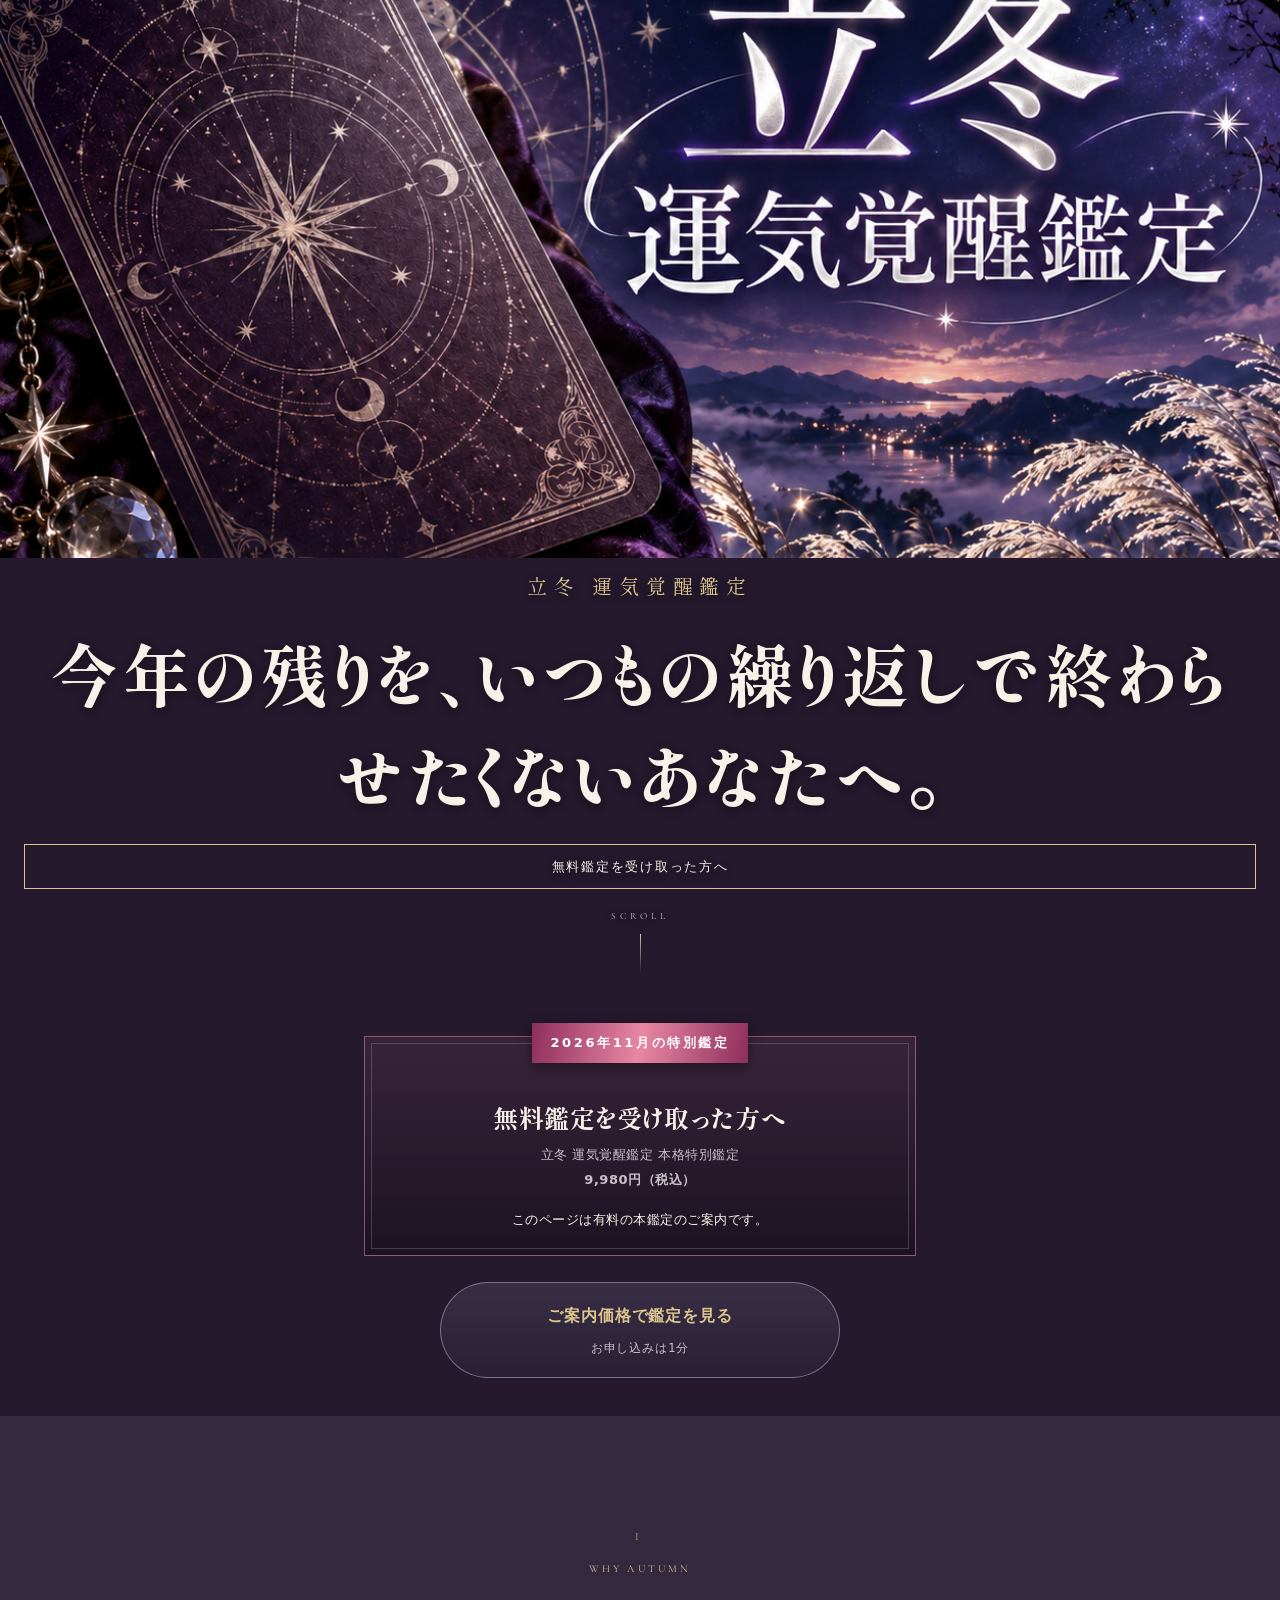
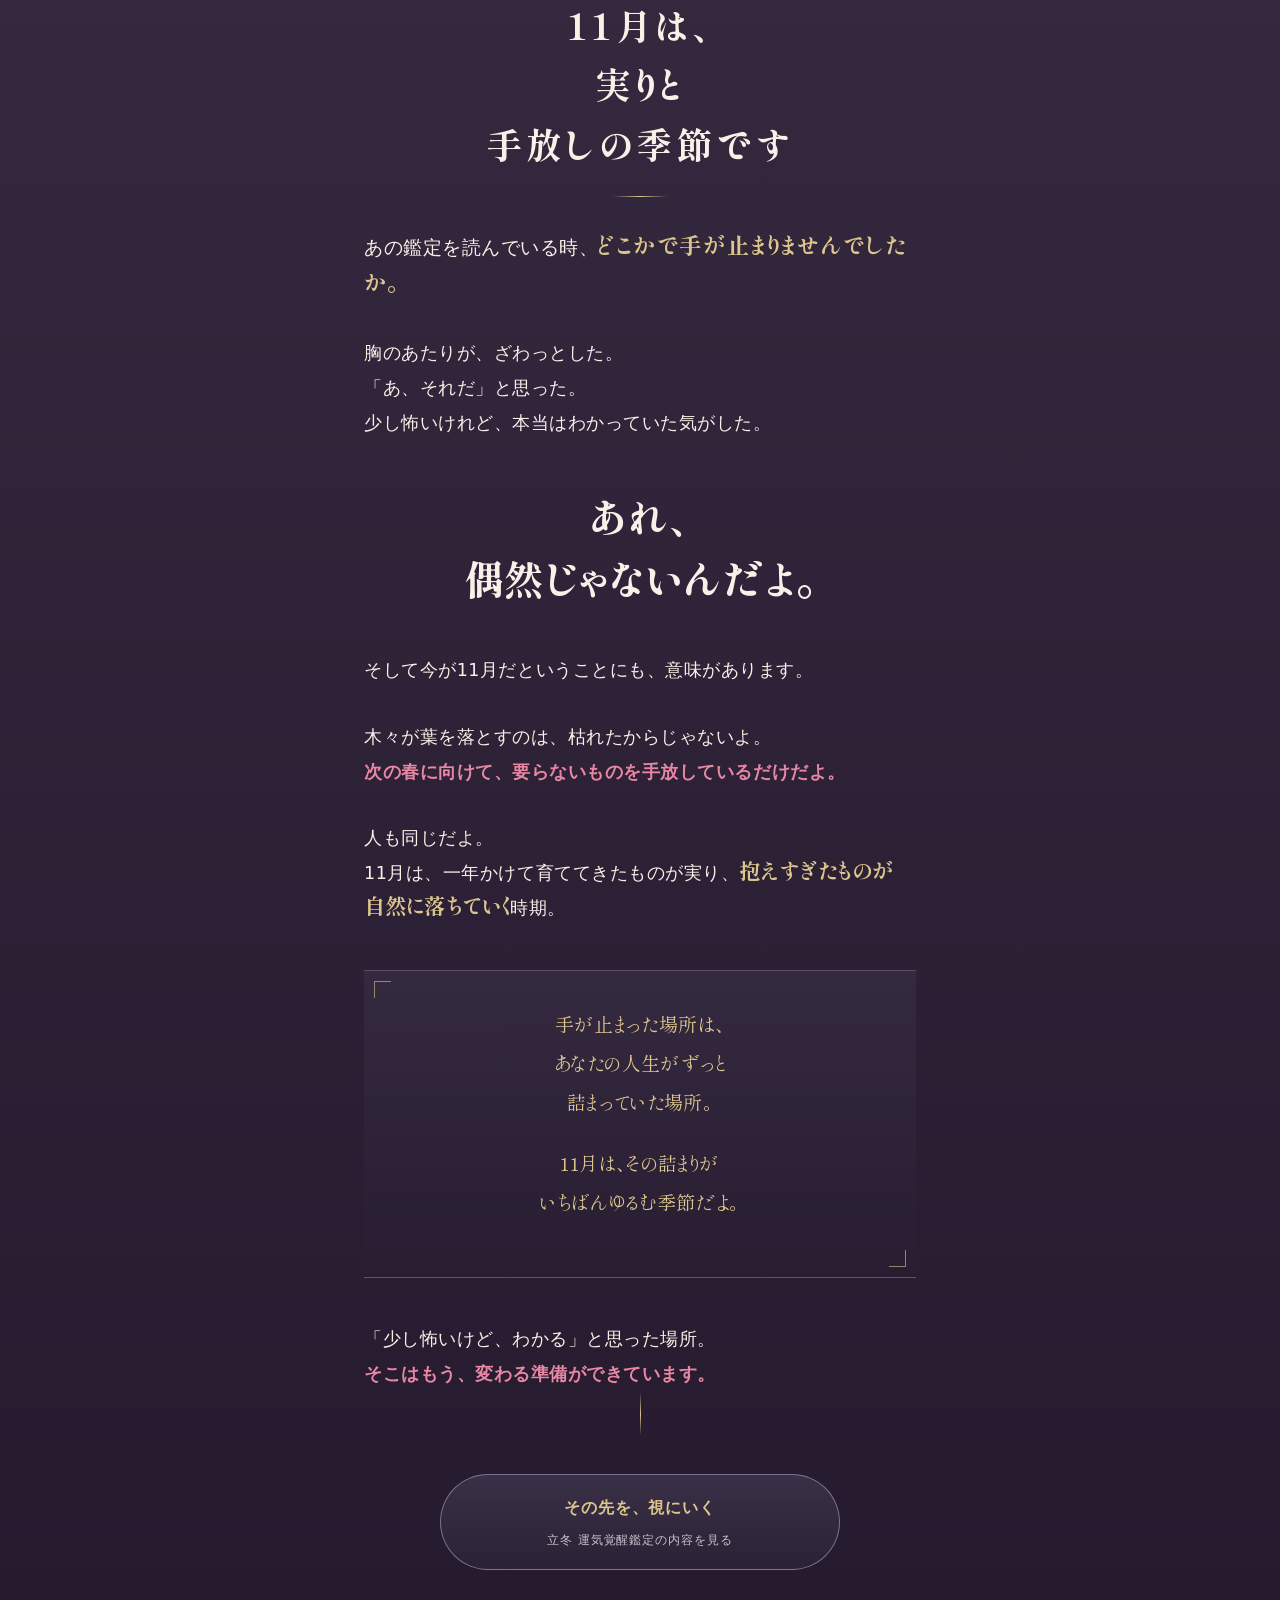
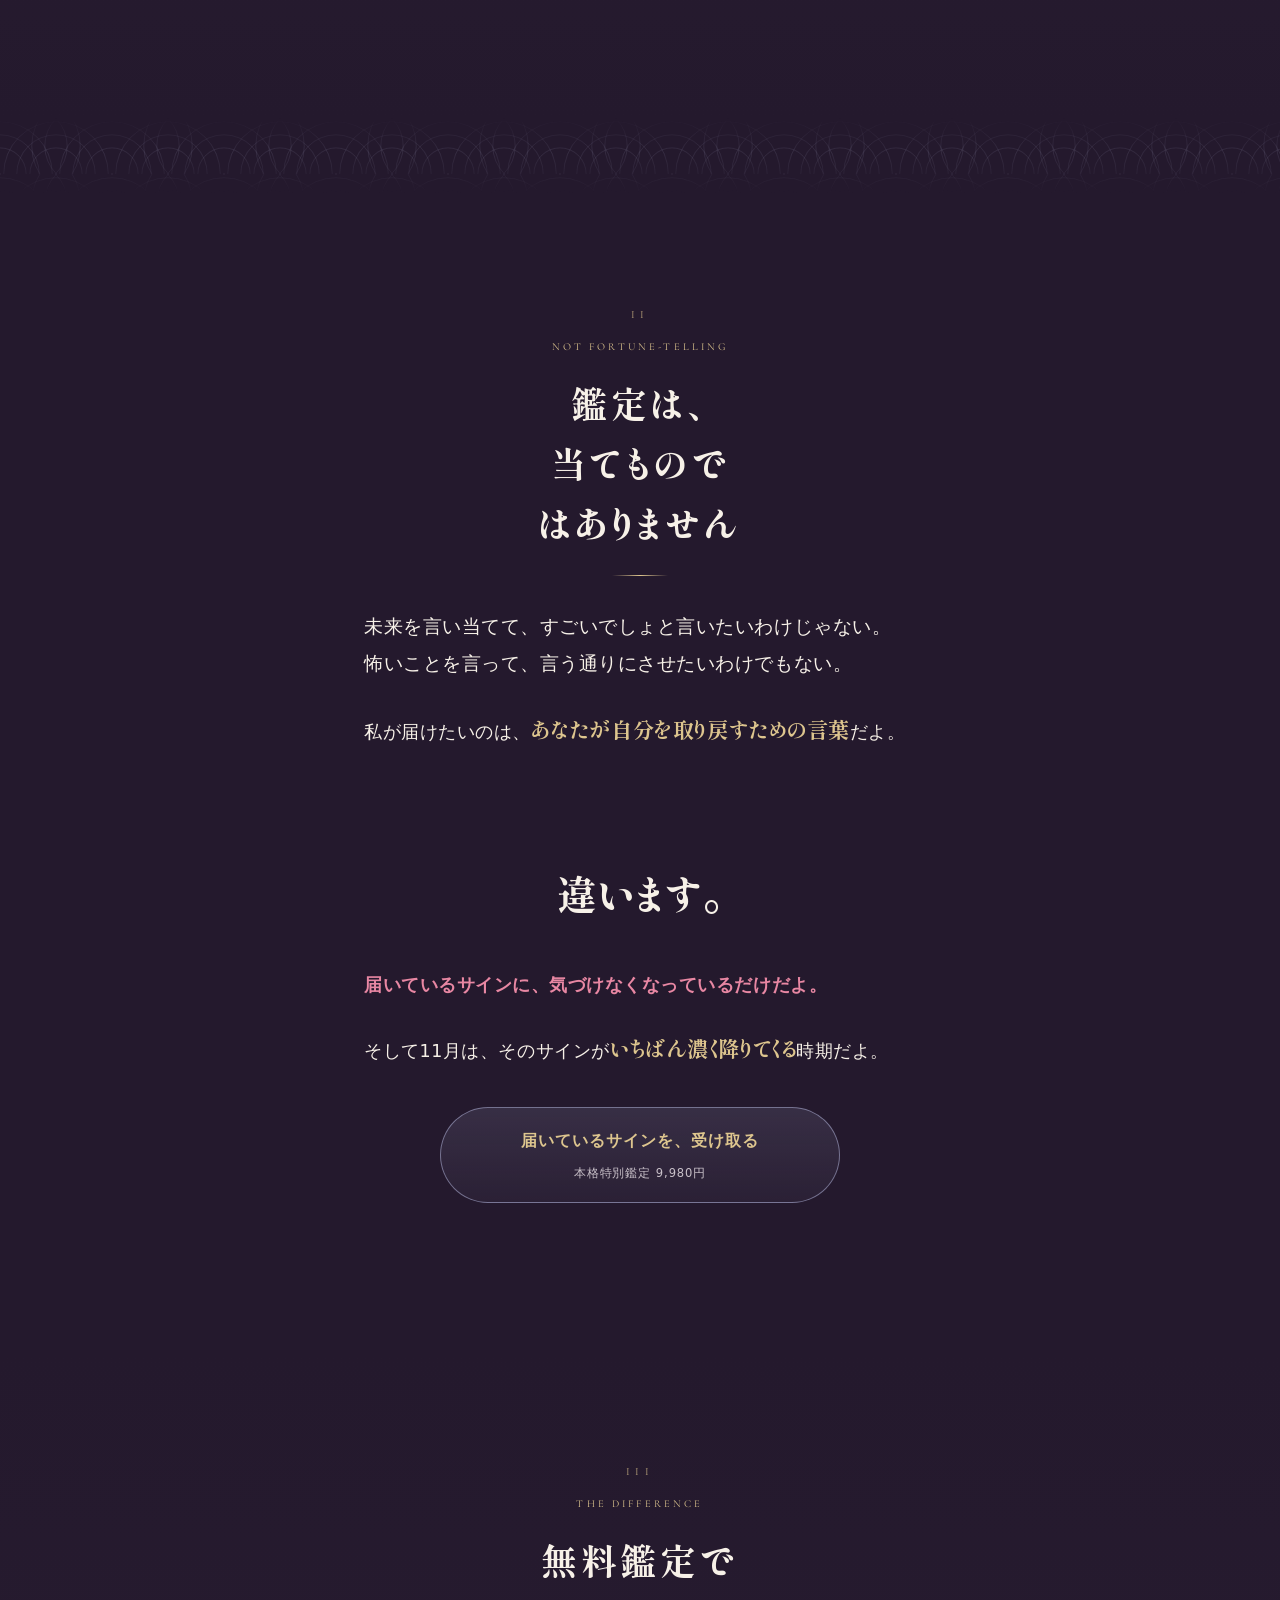
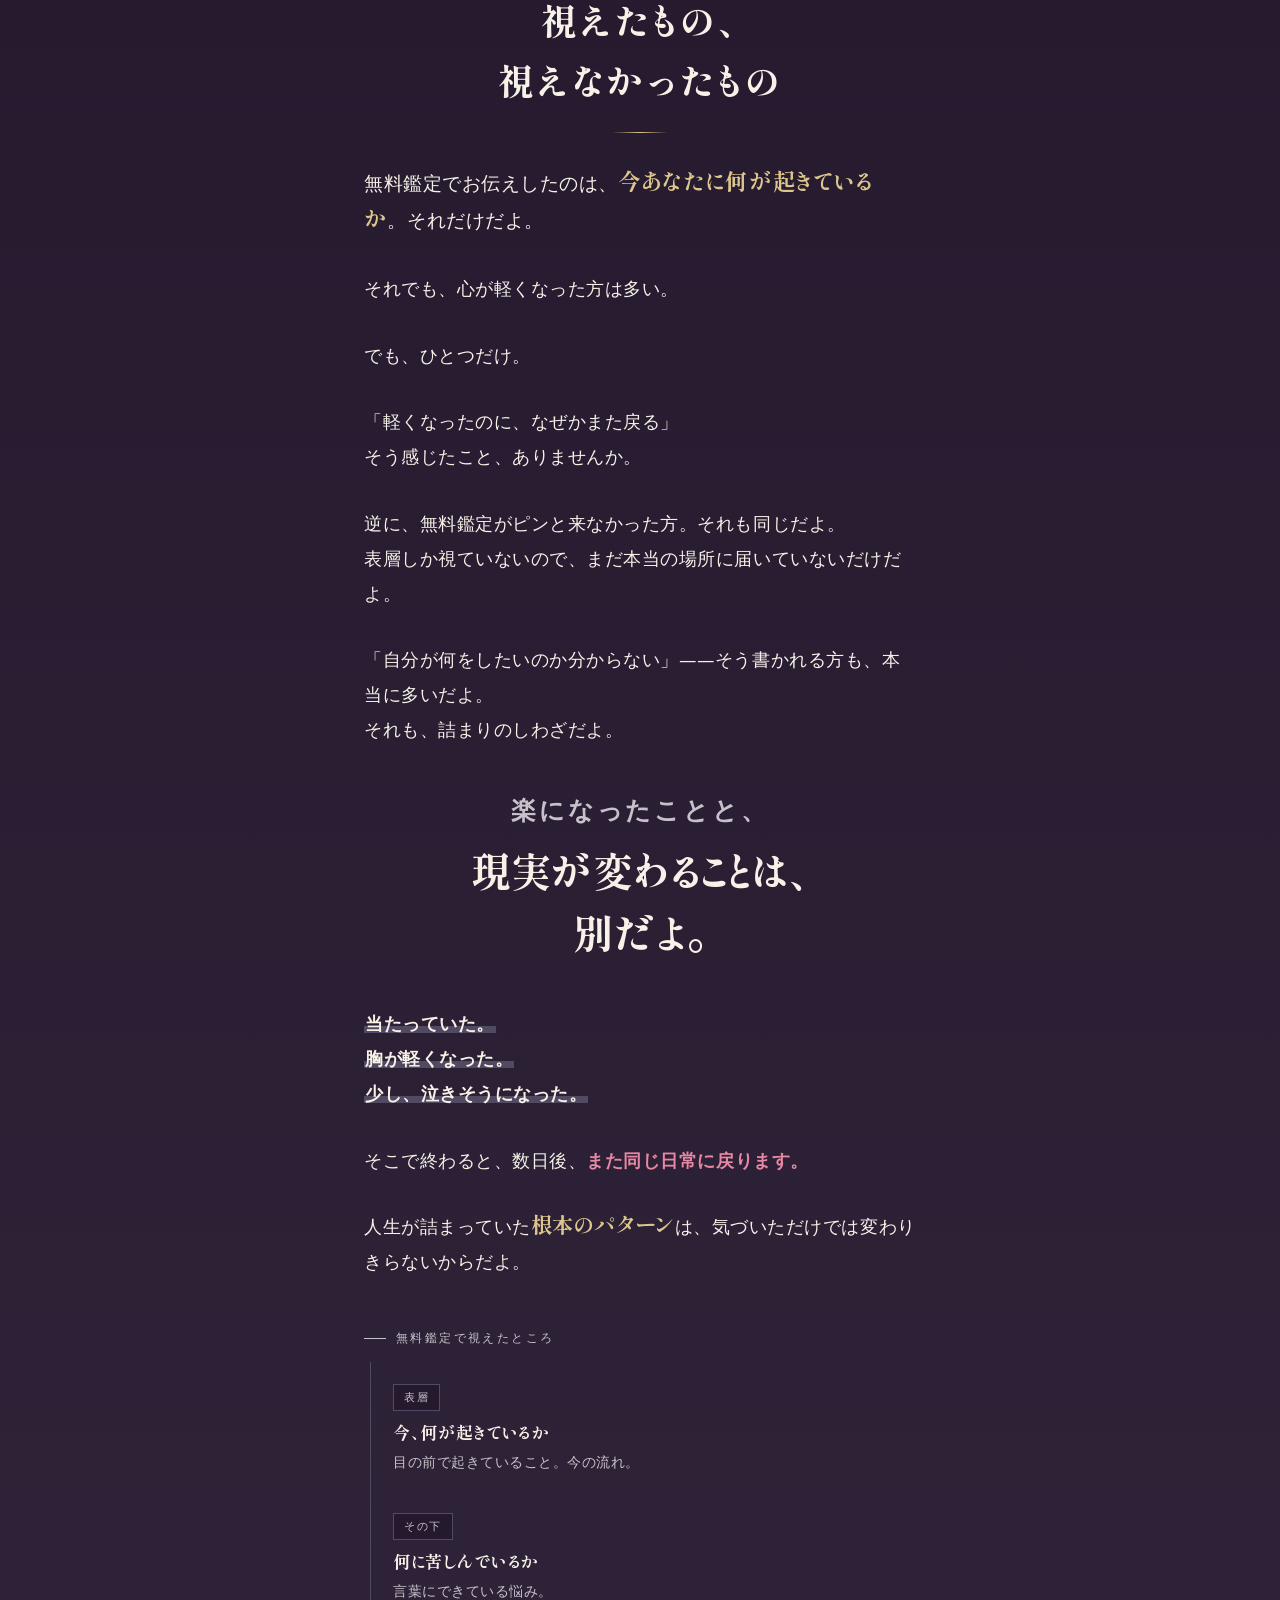
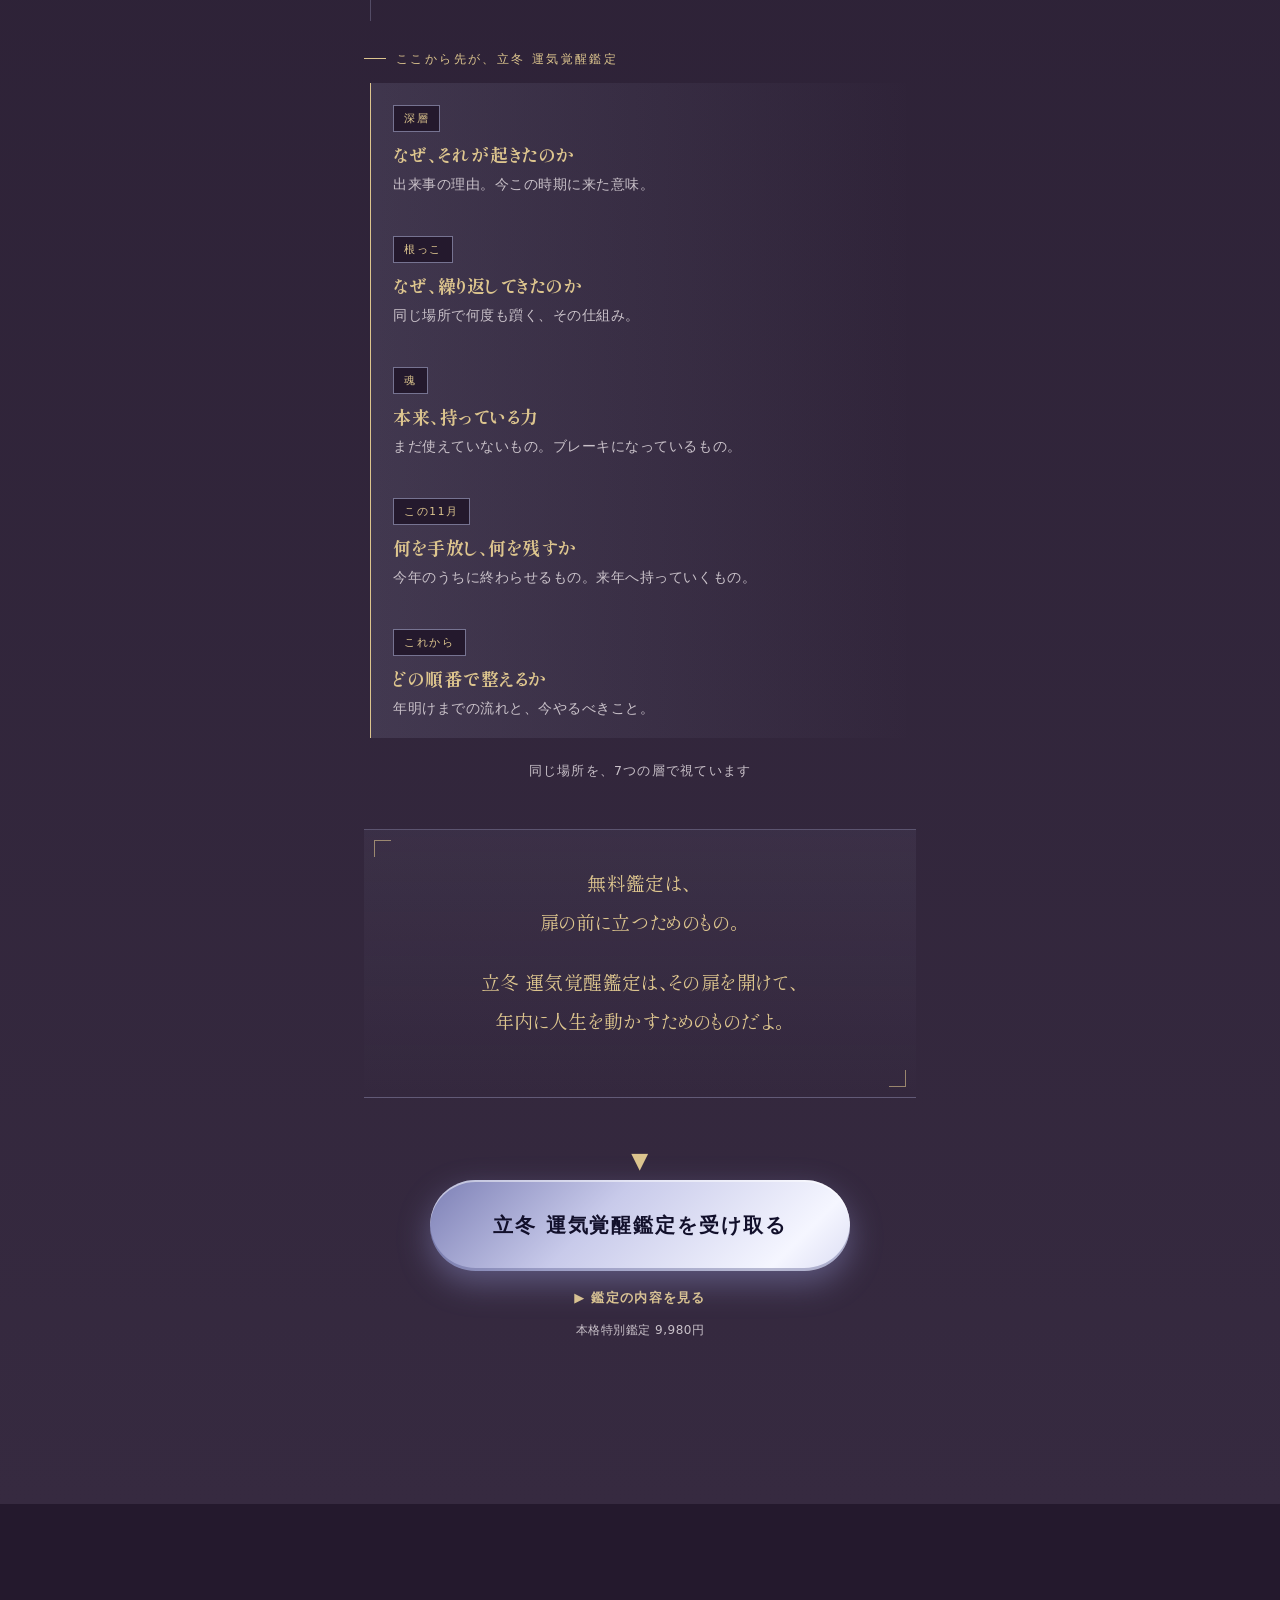
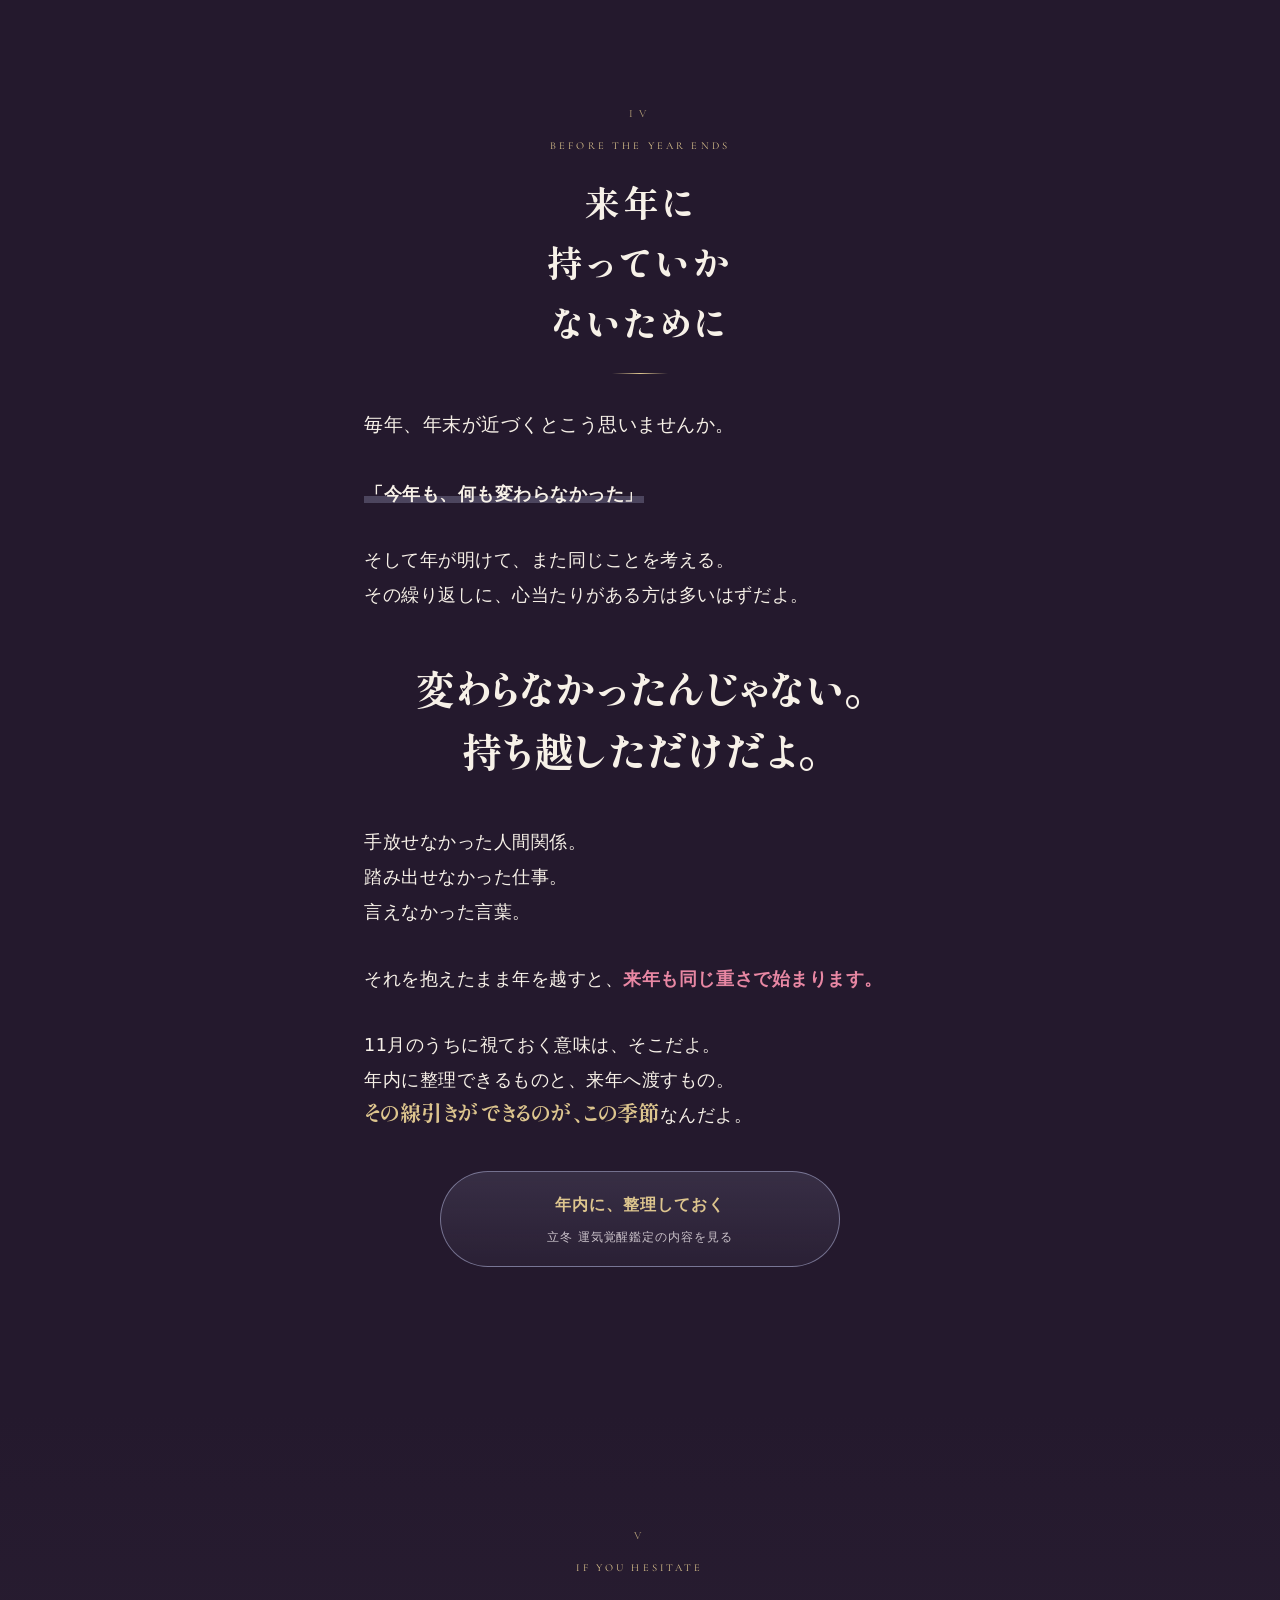
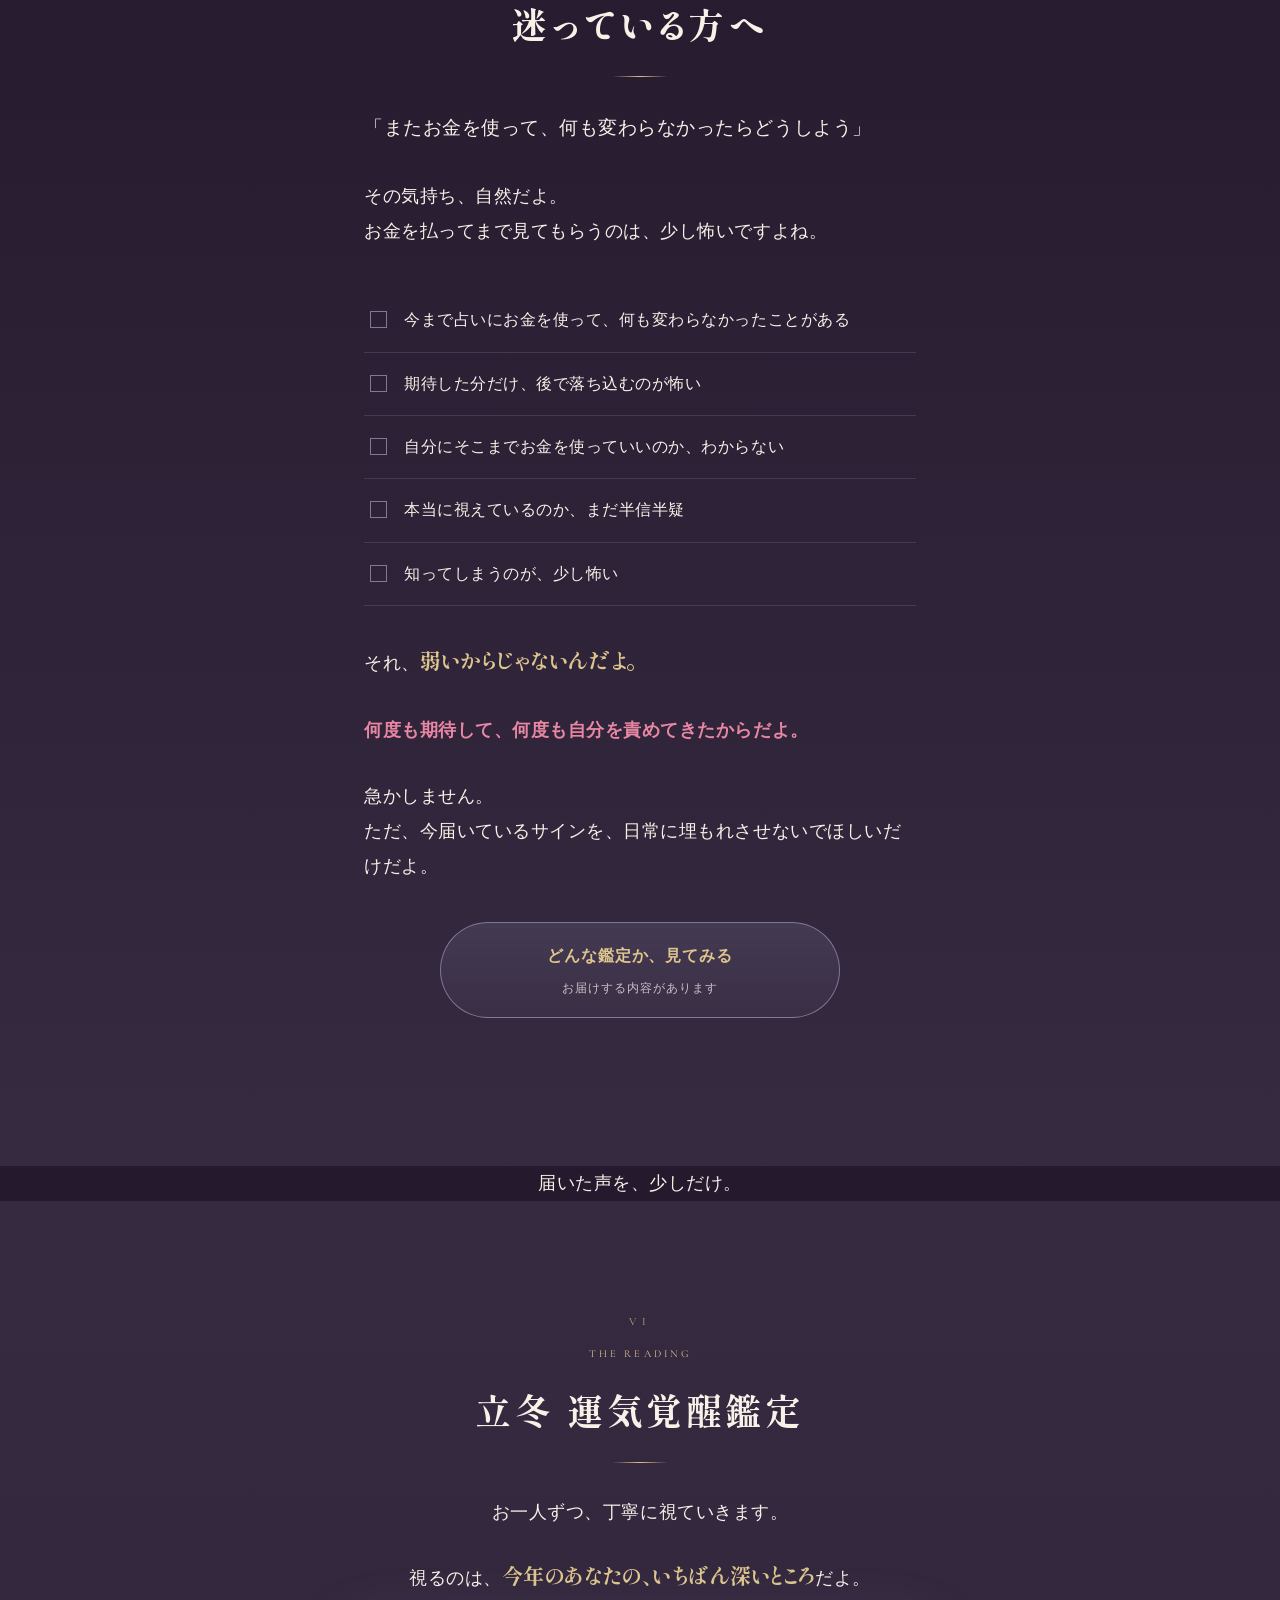
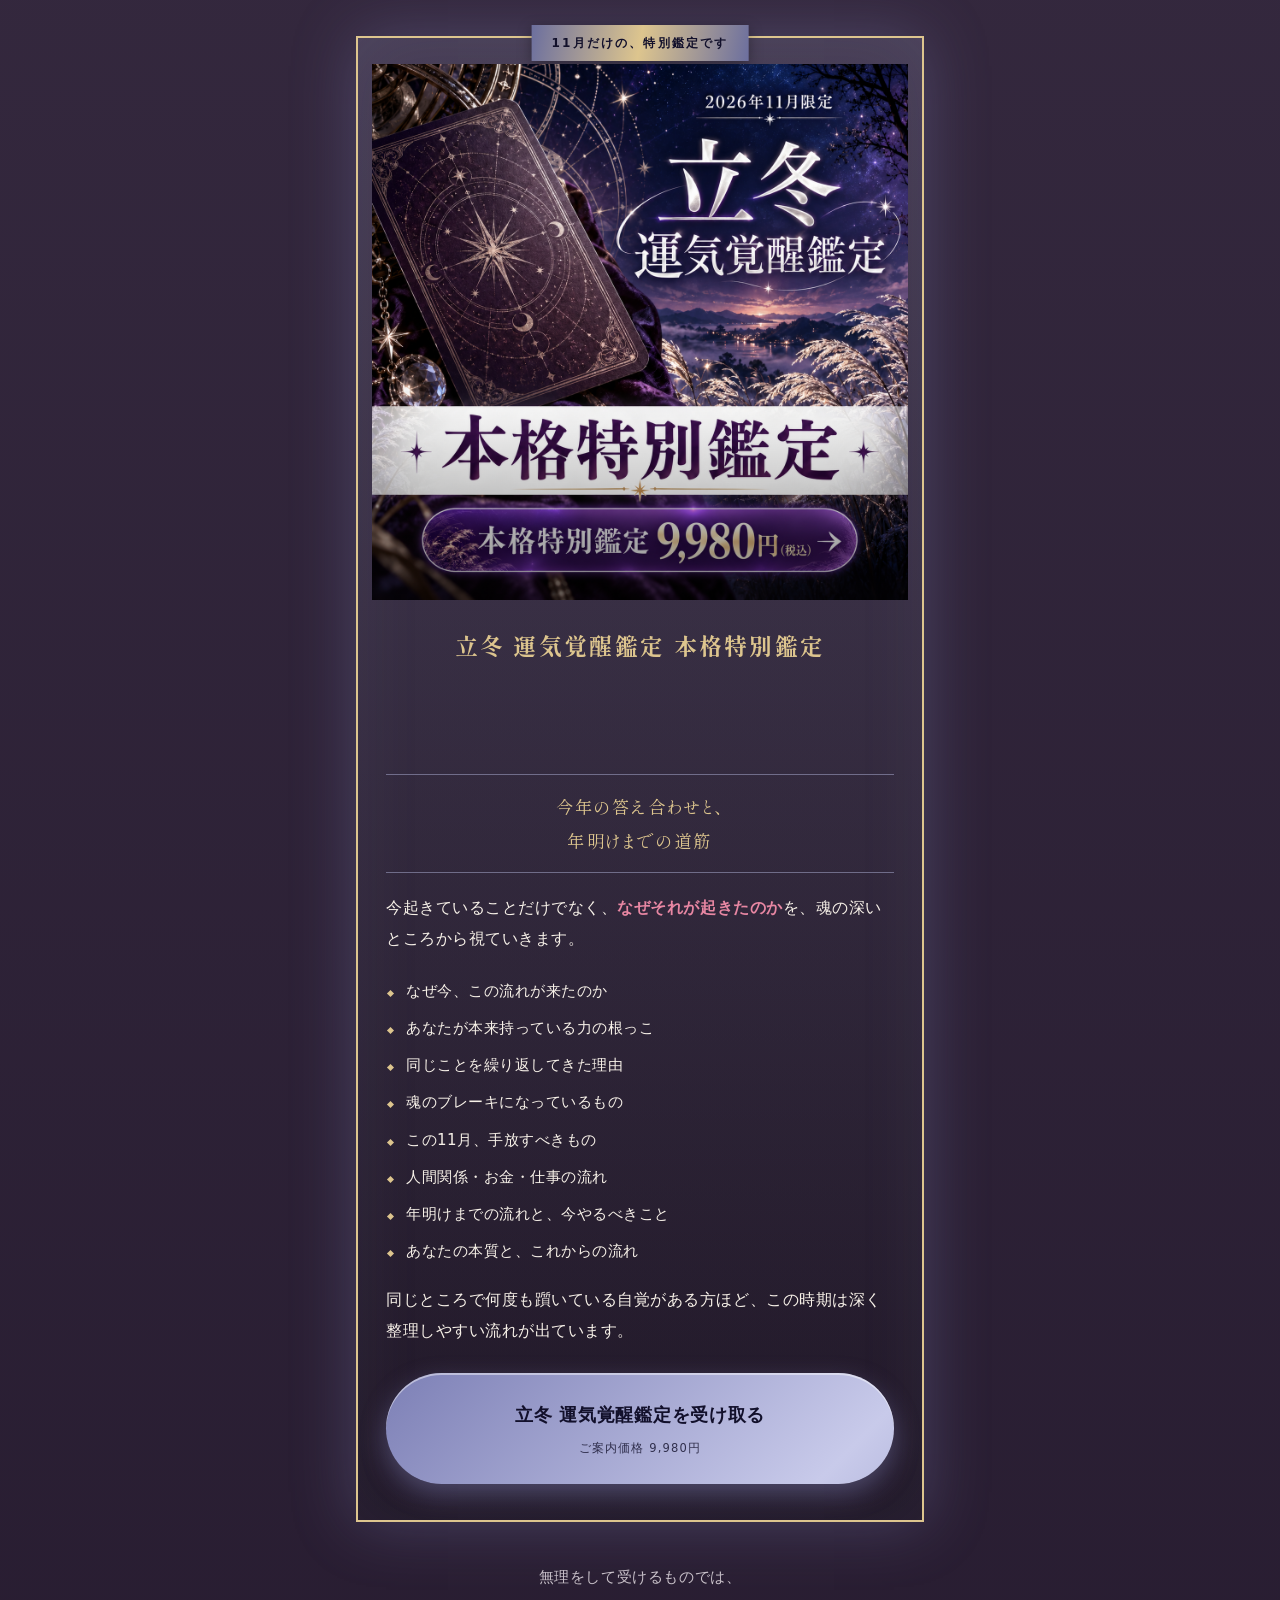
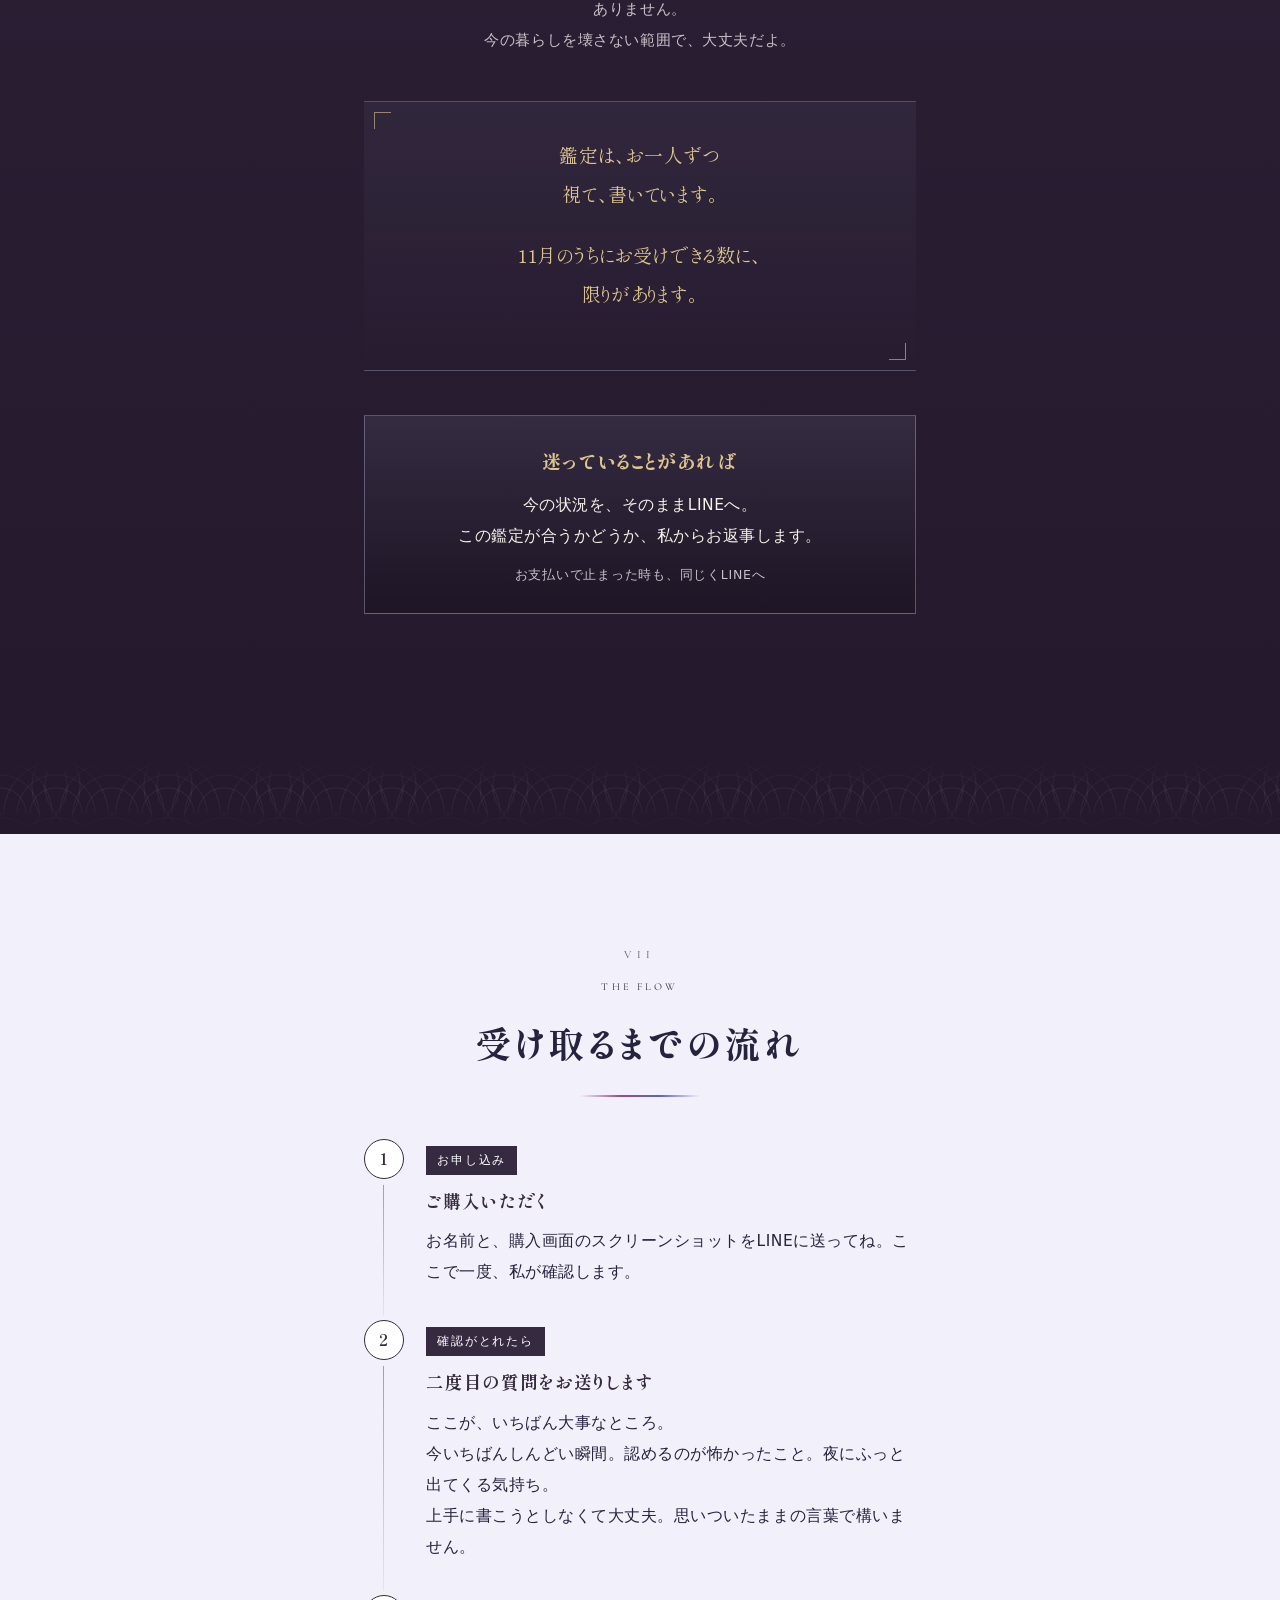
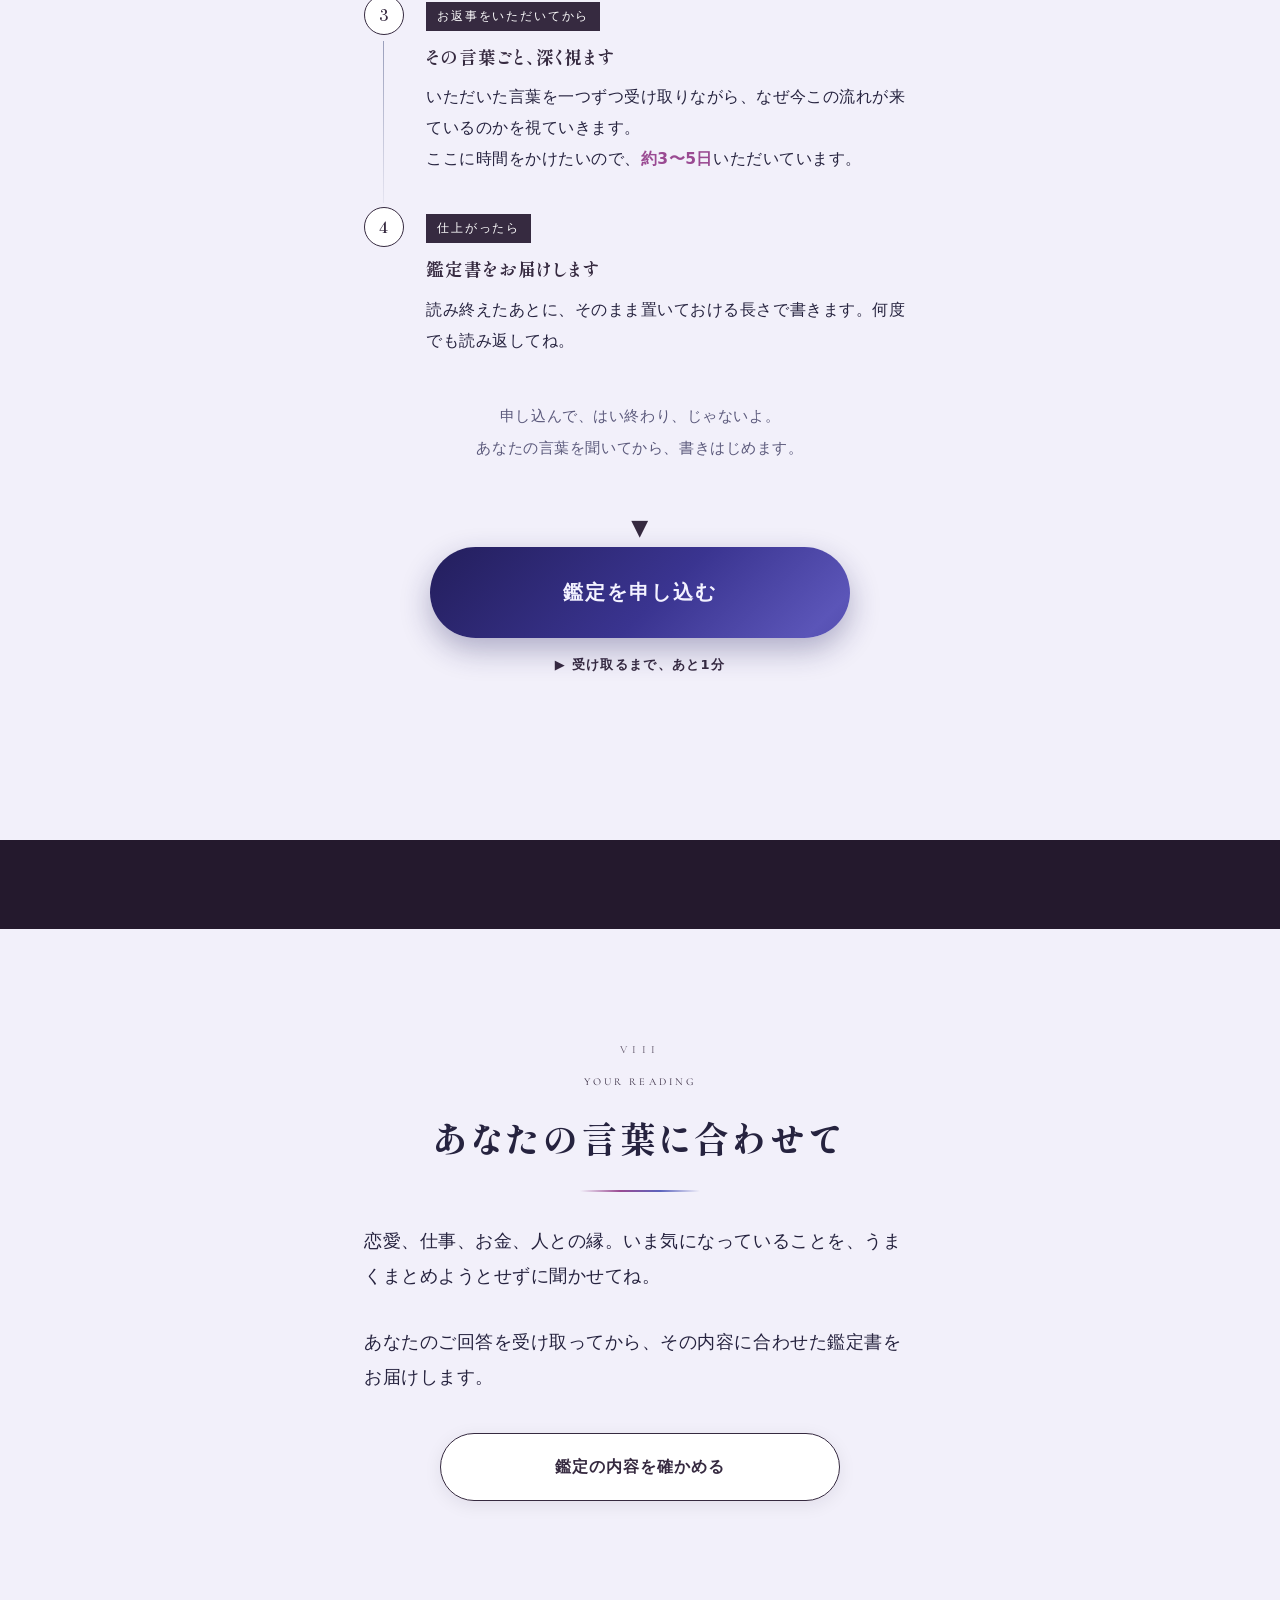
==== 202611-isshi/index.html @ 32f50322 "Add standalone November 2026 reading LP" ====
<!DOCTYPE html>

<html lang="ja">
<head>
<meta charset="utf-8"/>
<meta content="width=device-width, initial-scale=1, viewport-fit=cover" name="viewport"/>
<meta content="noindex" name="robots"/>
<meta content="#1A0E0A" name="theme-color"/>
<title>立冬 運気覚醒鑑定 本格特別鑑定｜いっしー</title>
<link href="https://fonts.googleapis.com" rel="preconnect"/>
<link crossorigin="" href="https://fonts.gstatic.com" rel="preconnect"/>
<link href="https://fonts.googleapis.com/css2?family=Shippori+Mincho+B1:wght@400;600;700;800&amp;family=Cormorant+Garamond:wght@300;500;600&amp;display=swap" rel="stylesheet"/>
<link href="reference-assets/lp.css?v=20261101" rel="stylesheet"/>
<link href="reference-assets/theme-isshi.css?v=20261101" rel="stylesheet"/>
<style>:root{--bg:#24192d;--bg2:#362a40;--bg3:#362a40;--gold:#ddc58e;--gold-hi:#ddc58e;--paper:#f7f1e8;--mute:#c9c1c9;--kon:#362a40}.hero-person img{object-fit:cover;animation:none!important;transform:none!important}.hero-person::after,.hero-flare{display:none!important}.hero-copy .tag{background:transparent;color:#f7f1e8;border:1px solid var(--gold)}.hero-person{opacity:1}.hero{min-height:650px}.hero-copy{text-shadow:0 2px 10px #0007}.hero::after{opacity:.2}.rv,.rv-b,.rv-s,.lines .ln,.stag>*{opacity:1!important;transform:none!important;filter:none!important}.connection-pending{pointer-events:none;opacity:.55}.num-gold{color:#ddc58e}.november-offer{display:block!important}.november-offer p{font-size:13px}.hero-copy .lead{font-size:20px}.s-light{color:#34291f}.hero-copy h1{font-size:clamp(32px,7vw,68px)}@media(max-width:600px){.hero{padding:0;min-height:0;display:flex;flex-direction:column}.hero-person{position:relative;inset:auto;width:100%;height:auto;aspect-ratio:1}.hero-person img{width:100%;height:100%;object-fit:contain}.hero::after{display:none}.hero-copy{position:relative;padding:30px 24px;text-shadow:none;color:#f7f1e8}.hero-copy h1{font-size:32px}.item .thumb{aspect-ratio:1;height:auto}.item .thumb img{width:100%;height:auto}}</style></head>

<body>
<div aria-hidden="true" class="prog"><i id="progbar"></i></div>
<div aria-hidden="true" class="momiji-fall"><i></i><i></i><i></i><i></i><i></i><i></i><i></i><i></i><i></i><i></i><i></i><i></i><i></i><i></i><i></i><i></i><i></i><i></i></div>

<header class="hero">
<div class="hero-person">
<img alt="立冬 運気覚醒鑑定 本格特別鑑定" fetchpriority="high" src="reference-assets/product.png"/>
<div aria-hidden="true" class="hero-flare"></div>
</div>
<div aria-hidden="true" class="particles" id="particles"></div>
<div class="hero-copy">
<div class="lead rv">立冬 運気覚醒鑑定</div>
<h1 class="lines"><span class="ln">今年の残りを、いつもの繰り返しで終わらせたくないあなたへ。</span></h1>
<div class="tag rv">無料鑑定を受け取った方へ</div>
<div class="scrollcue rv"><span class="lat">SCROLL</span><i></i></div>
</div>
</header><div class="limited november-offer"><div class="limbox"><span class="lt">2026年11月の特別鑑定</span><div class="lh">無料鑑定を受け取った方へ</div><div class="ld">立冬 運気覚醒鑑定 本格特別鑑定<br/><b>9,980円（税込）</b></div><p>このページは有料の本鑑定のご案内です。</p></div></div>


<a class="minicta rv" href="#item" style="margin-top:26px">ご案内価格で鑑定を見る<span class="s">お申し込みは1分</span></a>

<section class="s-ai">
<div class="wrap">
<div class="chapno">I</div>
<div class="eyebrow lat">Why autumn</div>
<h2 class="lines"><span class="ln">11月は、</span><br/><span class="ln">実りと</span><br/><span class="ln">手放しの季節です</span></h2>
<div class="gline"></div>
<div class="stag">
<p class="lead-p">あの鑑定を読んでいる時、<span class="ew">どこかで手が止まりませんでしたか。</span></p>
<p>胸のあたりが、ざわっとした。<br/>「あ、それだ」と思った。<br/>少し怖いけれど、本当はわかっていた気がした。</p>
</div>
<div class="big rv-b">あれ、<br/><span class="wipe">偶然じゃないんだよ。</span></div>
<div class="stag">
<p>そして今が11月だということにも、意味があります。</p>
<p>木々が葉を落とすのは、枯れたからじゃないよ。<br/><strong>次の春に向けて、要らないものを手放しているだけだよ。</strong></p>
<p>人も同じだよ。<br/>11月は、一年かけて育ててきたものが実り、<span class="ew">抱えすぎたものが自然に落ちていく</span>時期。</p>
</div>
<div class="quote stag">
<p>手が止まった場所は、<br/>あなたの人生がずっと<br/>詰まっていた場所。</p>
<p>11月は、その詰まりが<br/>いちばんゆるむ季節だよ。</p>
</div>
<div class="rv">
<p>「少し怖いけど、わかる」と思った場所。<br/><strong>そこはもう、変わる準備ができています。</strong></p>
</div>

<div aria-hidden="true" class="vline"></div>
<a class="minicta rv" href="#item">その先を、視にいく<span class="s">立冬 運気覚醒鑑定の内容を見る</span></a>
</div>
</section>
<div aria-hidden="true" class="band"></div>

<section class="s-dark">
<div class="wrap">
<div class="chapno">II</div>
<div class="eyebrow lat">Not fortune-telling</div>
<h2 class="lines"><span class="ln">鑑定は、</span><br/><span class="ln">当てもので</span><br/><span class="ln">はありません</span></h2>
<div class="gline"></div>
<div class="stag">
<p class="lead-p">未来を言い当てて、すごいでしょと言いたいわけじゃない。<br/>怖いことを言って、言う通りにさせたいわけでもない。</p>
<p>私が届けたいのは、<span class="ew">あなたが自分を取り戻すための言葉</span>だよ。</p>
</div>
<div class="ph-full px rv-s">

<div class="ov rv-b">見捨てられたわけでは、<br/>ありません。</div>
</div>

<div class="big rv-b">違います。</div>
<div class="rv">
<p><strong>届いているサインに、気づけなくなっているだけだよ。</strong></p>
<p>そして11月は、そのサインが<span class="ew">いちばん濃く降りてくる</span>時期だよ。</p>
</div>
<a class="minicta rv" href="#item">届いているサインを、受け取る<span class="s">本格特別鑑定 9,980円</span></a>
</div>
</section>

<section class="s-ai-r">
<div class="wrap">
<div class="chapno">III</div>
<div class="eyebrow lat">The difference</div>
<h2 class="lines"><span class="ln">無料鑑定で</span><br/><span class="ln">視えたもの、</span><br/><span class="ln">視えなかったもの</span></h2>
<div class="gline"></div>
<div class="stag">
<p class="lead-p">無料鑑定でお伝えしたのは、<span class="ew">今あなたに何が起きているか</span>。それだけだよ。</p>
<p>それでも、心が軽くなった方は多い。</p>
<p>でも、ひとつだけ。</p>
<p>「軽くなったのに、なぜかまた戻る」<br/>そう感じたこと、ありませんか。</p>
<p>逆に、無料鑑定がピンと来なかった方。それも同じだよ。<br/>表層しか視ていないので、まだ本当の場所に届いていないだけだよ。</p>
<p>「自分が何をしたいのか分からない」——そう書かれる方も、本当に多いだよ。<br/>それも、詰まりのしわざだよ。</p>
</div>
<div class="big rv-b"><span class="s">楽になったことと、</span>現実が変わることは、<br/><span class="wipe">別だよ。</span></div>
<div class="stag">
<p><span class="mk">当たっていた。</span><br/><span class="mk">胸が軽くなった。</span><br/><span class="mk">少し、泣きそうになった。</span></p>
<p>そこで終わると、数日後、<strong>また同じ日常に戻ります。</strong></p>
<p>人生が詰まっていた<span class="ew">根本のパターン</span>は、気づいただけでは変わりきらないからだよ。</p>
</div>
<div class="depth stag">
<div class="band-label f">無料鑑定で視えたところ</div>
<div class="layer free">
<span class="tag">表層</span>
<div class="nm">今、何が起きているか</div>
<div class="sub">目の前で起きていること。今の流れ。</div>
</div>
<div class="layer free">
<span class="tag">その下</span>
<div class="nm">何に苦しんでいるか</div>
<div class="sub">言葉にできている悩み。</div>
</div>
<div class="band-label d">ここから先が、立冬 運気覚醒鑑定</div>
<div class="layer deep">
<span class="tag">深層</span>
<div class="nm">なぜ、それが起きたのか</div>
<div class="sub">出来事の理由。今この時期に来た意味。</div>
</div>
<div class="layer deep">
<span class="tag">根っこ</span>
<div class="nm">なぜ、繰り返してきたのか</div>
<div class="sub">同じ場所で何度も躓く、その仕組み。</div>
</div>
<div class="layer deep">
<span class="tag">魂</span>
<div class="nm">本来、持っている力</div>
<div class="sub">まだ使えていないもの。ブレーキになっているもの。</div>
</div>
<div class="layer deep">
<span class="tag">この11月</span>
<div class="nm">何を手放し、何を残すか</div>
<div class="sub">今年のうちに終わらせるもの。来年へ持っていくもの。</div>
</div>
<div class="layer deep">
<span class="tag">これから</span>
<div class="nm">どの順番で整えるか</div>
<div class="sub">年明けまでの流れと、今やるべきこと。</div>
</div>
<div class="cap2">同じ場所を、7つの層で視ています</div>
</div>
<div class="quote stag">
<p>無料鑑定は、<br/>扉の前に立つためのもの。</p>
<p>立冬 運気覚醒鑑定は、その扉を開けて、<br/>年内に人生を動かすためのものだよ。</p>
</div>
<a class="cta rv" href="#item">
<span class="arrow">▼</span>
<span class="btn">立冬 運気覚醒鑑定を受け取る</span>
<span class="sub">▶ 鑑定の内容を見る</span>
<span class="micro">本格特別鑑定 9,980円</span>
</a>
</div>
</section>
<div class="wrap"><div class="growline"></div></div>

<section class="s-dark">
<div class="wrap">
<div class="chapno">IV</div>
<div class="eyebrow lat">Before the year ends</div>
<h2 class="lines"><span class="ln">来年に</span><br/><span class="ln">持っていか</span><br/><span class="ln">ないために</span></h2>
<div class="gline"></div>
<div class="stag">
<p class="lead-p">毎年、年末が近づくとこう思いませんか。</p>
<p><span class="mk">「今年も、何も変わらなかった」</span></p>
<p>そして年が明けて、また同じことを考える。<br/>その繰り返しに、心当たりがある方は多いはずだよ。</p>
</div>
<div class="big rv-b">変わらなかったんじゃない。<br/><span class="wipe">持ち越しただけだよ。</span></div>
<div class="stag">
<p>手放せなかった人間関係。<br/>踏み出せなかった仕事。<br/>言えなかった言葉。</p>
<p>それを抱えたまま年を越すと、<strong>来年も同じ重さで始まります。</strong></p>
<p>11月のうちに視ておく意味は、そこだよ。<br/>年内に整理できるものと、来年へ渡すもの。<br/><span class="ew">その線引きができるのが、この季節</span>なんだよ。</p>
</div>
<a class="minicta rv" href="#item">年内に、整理しておく<span class="s">立冬 運気覚醒鑑定の内容を見る</span></a>
</div>
</section>

<section class="s-ai-r">
<div class="wrap">
<div class="chapno">V</div>
<div class="eyebrow lat">If you hesitate</div>
<h2 class="lines"><span class="ln">迷っている方へ</span></h2>
<div class="gline"></div>
<div class="stag">
<p class="lead-p">「またお金を使って、何も変わらなかったらどうしよう」</p>
<p>その気持ち、自然だよ。<br/>お金を払ってまで見てもらうのは、少し怖いですよね。</p>
</div>
<ul class="chk rv">
<li>今まで占いにお金を使って、何も変わらなかったことがある</li>
<li>期待した分だけ、後で落ち込むのが怖い</li>
<li>自分にそこまでお金を使っていいのか、わからない</li>
<li>本当に視えているのか、まだ半信半疑</li>
<li>知ってしまうのが、少し怖い</li>
</ul>

<div class="stag">
<p>それ、<span class="ew">弱いからじゃないんだよ。</span></p>
<p><strong>何度も期待して、何度も自分を責めてきたからだよ。</strong></p>
<p>急かしません。<br/>ただ、今届いているサインを、日常に埋もれさせないでほしいだけだよ。</p>
</div>
<a class="minicta rv" href="#item">どんな鑑定か、見てみる<span class="s">お届けする内容があります</span></a>
</div>
</section>


<div class="wrap">
<div class="rv"><p class="tc">届いた声を、少しだけ。</p></div>


</div>
<section class="s-ai" data-sticky-hide="" id="item">
<div class="wrap">
<div class="chapno">VI</div>
<div class="eyebrow lat">The reading</div>
<h2 class="lines"><span class="ln">立冬 運気覚醒鑑定</span></h2>
<div class="gline"></div>
<div class="stag">
<p class="tc">お一人ずつ、丁寧に視ていきます。</p>
<p class="tc">視るのは、<span class="ew">今年のあなたの、いちばん深いところ</span>だよ。</p>
</div>


<div class="item rec">
<div class="badge">11月だけの、特別鑑定です</div>
<div class="thumb"><img alt="立冬 運気覚醒鑑定 本格特別鑑定" decoding="async" loading="lazy" src="reference-assets/product.png"/></div>
<div class="pname">立冬 運気覚醒鑑定 本格特別鑑定</div>
<div class="pr-stage">

<div class="nanto">本格特別鑑定</div>
<div class="price"><span class="num-gold">9,980</span><small>円</small></div>

</div>
<div class="goal">今年の答え合わせと、<br/>年明けまでの道筋</div>
<p>今起きていることだけでなく、<strong>なぜそれが起きたのか</strong>を、魂の深いところから視ていきます。</p>
<ul>
<li>なぜ今、この流れが来たのか</li>
<li>あなたが本来持っている力の根っこ</li>
<li>同じことを繰り返してきた理由</li>
<li>魂のブレーキになっているもの</li>
<li>この11月、手放すべきもの</li>
<li>人間関係・お金・仕事の流れ</li>
<li>年明けまでの流れと、今やるべきこと</li>
<li>あなたの本質と、これからの流れ</li>
</ul>
<p>同じところで何度も躓いている自覚がある方ほど、この時期は深く整理しやすい流れが出ています。</p>
<a class="pbtn" href="https://pmsdqb4c2p0emj0yagvc.stores.jp/items/6ad9b8a13f59f5a3f8e46f3f" rel="noopener" target="_blank">立冬 運気覚醒鑑定を受け取る<span class="s">ご案内価格 9,980円</span></a>
</div>
<div class="whisper rv">
      無理をして受けるものでは、<br/>ありません。<br/>今の暮らしを壊さない範囲で、大丈夫だよ。
    </div>
<div class="quote stag">
<p>鑑定は、お一人ずつ<br/>視て、書いています。</p>
<p>11月のうちにお受けできる数に、<br/>限りがあります。</p>
</div>
<div class="linebox rv">
<div class="lh">迷っていることがあれば</div>
<p>今の状況を、そのままLINEへ。<br/>この鑑定が合うかどうか、私からお返事します。</p>
<div class="ls">お支払いで止まった時も、同じくLINEへ</div>
</div>

</div>
</section>
<div aria-hidden="true" class="band"></div>

<section class="s-light">
<div class="wrap">
<div class="chapno">VII</div>
<div class="eyebrow lat">The flow</div>
<h2 class="lines"><span class="ln">受け取るまでの流れ</span></h2>
<div class="gline"></div>
<div class="steps stag">
<div class="st">
<span class="when">お申し込み</span>
<h4>ご購入いただく</h4>
<p>お名前と、購入画面のスクリーンショットをLINEに送ってね。ここで一度、私が確認します。</p>
</div>
<div class="st">
<span class="when">確認がとれたら</span>
<h4>二度目の質問をお送りします</h4>
<p>ここが、いちばん大事なところ。<br/>今いちばんしんどい瞬間。認めるのが怖かったこと。夜にふっと出てくる気持ち。<br/>上手に書こうとしなくて大丈夫。思いついたままの言葉で構いません。</p>
</div>
<div class="st">
<span class="when">お返事をいただいてから</span>
<h4>その言葉ごと、深く視ます</h4>
<p>いただいた言葉を一つずつ受け取りながら、なぜ今この流れが来ているのかを視ていきます。<br/>ここに時間をかけたいので、<strong>約3〜5日</strong>いただいています。</p>
</div>
<div class="st">
<span class="when">仕上がったら</span>
<h4>鑑定書をお届けします</h4>
<p>読み終えたあとに、そのまま置いておける長さで書きます。何度でも読み返してね。</p>
</div>
</div>
<div class="whisper rv">
      申し込んで、はい終わり、じゃないよ。<br/>
      あなたの言葉を聞いてから、書きはじめます。
    </div>
<a class="cta rv" href="#item">
<span class="arrow">▼</span>
<span class="btn">鑑定を申し込む</span>
<span class="sub">▶ 受け取るまで、あと1分</span>
</a>
</div>
</section>
<div class="wrap"><div class="growline"></div></div>

<section class="s-light">
<div class="wrap"><div class="chapno">VIII</div><div class="eyebrow lat">Your reading</div><h2>あなたの言葉に合わせて</h2><div class="gline"></div><p>恋愛、仕事、お金、人との縁。いま気になっていることを、うまくまとめようとせずに聞かせてね。</p><p>あなたのご回答を受け取ってから、その内容に合わせた鑑定書をお届けします。</p><a class="minicta" href="#item">鑑定の内容を確かめる</a></div>
</section>

<section class="s-ai-r">
<div class="wrap">
<div class="warn stag">
<div class="eyebrow lat">Please do not</div>
<h3>申し込まないでほしい方が、<br/>います</h3>
<p>今、生活が苦しくて、このお金を出すために何かを削らなければならない方。</p>
<p><strong>今回は、見送ってね。</strong></p>
<p>ご家族がいる方は、一度相談してから決めてね。<br/>暮らしを削ってまで、受け取るものじゃないよ。</p>
<p>無料鑑定でお伝えしたことを、何度でも読み返してね。<br/>そこに書いたことは、本当のことだよ。</p>
<p>状況が変わった時に、また来てくださったらいい。<br/><strong>その時、私はここにいます。</strong></p>
</div>
<div class="big rv-b" style="margin-top:46px">暮らしを壊さずに<br/>来られる方へ。</div>

</div>
</section>

<section class="s-dark">
<div class="wrap">
<div class="chapno">X</div>
<div class="eyebrow lat">Questions</div>
<h2 class="sm lines"><span class="ln">よくあるご質問</span></h2>
<div class="gline"></div>
<div class="stag">
<details class="faq"><summary>立冬 運気覚醒鑑定は、ふだんの鑑定と何が違いますか。</summary>
<div class="ans">視る深さは同じだよ。違うのは、この11月にあなたが何を手放し、何を年明けに持っていくべきかを、はっきりお伝えするところだよ。季節の流れに合わせて視ているので、今この時期だけのご案内にしています。</div>
</details>
<details class="faq"><summary>怖いことを言われませんか。</summary>
<div class="ans">言いません。私は、怖がらせて動かす鑑定はしません。ただ、見ないままだと同じことを繰り返しやすい部分については、正直にお伝えします。</div>
</details>
<details class="faq"><summary>当たっていなかったらどうしよう、と思ってしまいます。</summary>
<div class="ans">鑑定は、当てものじゃないよ。読んだときに「ざわっとした場所」を、あなた自身が見つけるためのものだよ。ひとつでも心に残る場所があれば、それが今のあなたに必要なところだよ。</div>
</details>
<details class="faq"><summary>家族に知られませんか。</summary>
<div class="ans">鑑定書はこのLINEにだけ届きます。郵送物も、家に届くものも一切ありません。読む時間も場所も、あなたが決めてね。</div>
</details>
<details class="faq"><summary>どれくらいで届きますか。</summary>
<div class="ans">お申し込みのあと、鑑定前に聞かせてほしいことをLINEでお送りします。ご回答をいただいてから、約3〜5日ほどで仕上げてお届けします。</div>
</details>

<details class="faq"><summary>質問に上手く答えられる自信がありません。</summary>
<div class="ans">大丈夫だよ。長く書かなくて構いません。思いついたままの言葉で送ってね。</div>
</details>
<details class="faq"><summary>お守りの石など、あとから何か購入する必要はありますか。</summary>
<div class="ans">ありません。鑑定の中で、石や道具の購入をお願いすることはありません。追加の費用も一切かかりません。</div>
</details>
<details class="faq"><summary>お支払いがうまくいきません。</summary>
<div class="ans">よくあることなので、気にしないでね。エラーが出た、途中で止まった、どの方法がいいかわからない。そのままLINEに送ってね。一緒に手順を確認します。</div>
</details>
</div>
<a class="minicta rv" href="#item">鑑定を申し込む<span class="s">立冬 運気覚醒鑑定</span></a>
</div>
</section>

<section class="s-ai">
<div class="wrap">
<div class="chapno">XI</div>
<div class="eyebrow lat">From Isshi</div>
<h2 class="lines"><span class="ln">最後に</span></h2>
<div class="gline"></div>
<!-- IMG差し替え⑦：いっしーのポートレート／イメージ（3:4 縦） -->
<div class="ph portrait rv-s">

</div>
<div class="stag">
<p class="lead-p">私は、当てて驚かせる人じゃないよ。</p>
<p><strong>占いは、当てるものじゃなくて、あなたが自分を取り戻すためのもの。</strong></p>

<p>私も昔、大切にされない恋愛をくり返してた時期があるよ。<br/>だから、ひとりで抱えて頑張る辛さが、他人事じゃない。</p>
<p>お金も、仕事も、体も、家族も、人との縁も。<br/>ぜんぶつながってるから、<span class="ew">どこか1つを責めなくていいんだよ。</span></p>
<p>無料鑑定は、入り口。<br/>そこで視えたものの<span class="ew">奥</span>が、まだ残ってる。</p>
<p>あなたがここまで来たこと自体に、意味があるよ。</p>
</div>
<div class="whisper rv">金額の話じゃなくて、<br/>お金も、仕事も、体も、家族も、人との縁も、<br/>ひとりで抱えてきた毎日を、一度ほどきたい人の話だよ。</div>

<div class="sign rv">いっしー</div>
<a class="cta rv" href="#item">
<span class="arrow">▼</span>
<span class="btn">本鑑定を受け取る</span>
<span class="sub">▶ 本格特別鑑定 9,980円</span>

</a>
</div>
</section>
<footer>

</footer>




</body>
</html>
---- 202611-isshi/reference-assets/lp.css ----
/* =====================================================================
   スピ系セールスLP 共通デザインシステム v2  (spi-sales-lp)
   - モバイルファースト（390px基準）／ダーク基調＋明セクションの明暗リズム
   - 感情を動かす4段のジャンプ率： whisper(14.5) < body(17) < quote(19) < big(28-40) < xl(34-50)
   - アカウント別の差し替えは各ページ <style> の :root 上書きだけで行う
   ===================================================================== */

:root{
  /* ---- 色トークン（既定＝みづき・本鑑定：藍×金） ---- */
  --bg:#0A1622;          /* 基調の闇 */
  --bg2:#102437;         /* 一段明るい闇（グラデ用） */
  --bg3:#0D1D2E;
  --gold:#B8964A;
  --gold-hi:#EBD9A8;
  --gold-lo:#8A6E32;
  --paper:#F2EFE7;       /* 本文 */
  --mute:#8FA3B6;        /* 囁き・注釈 */
  --shu:#E8836B;         /* 痛みの言葉・感情ピーク（strong） */
  --marker:rgba(201,162,75,.30);
  /* 明セクション */
  --cream:#F7F4EC;
  --ink:#2A2D3A;
  --ink2:#5A5E70;
  --kon:#0B3050;
  --rose:#C0456B;
  --wis:#6B5BA8;
  /* CTA */
  --cta-a:#B8862F; --cta-b:#E8C877; --cta-c:#FFF3CC; --cta-d:#A87828;
  --cta-ink:#1A1206;
  /* 寸法 */
  --pad:24px;
  --maxw:600px;
  /* 書体 */
  --serif:"Shippori Mincho B1","Hiragino Mincho ProN","Yu Mincho",serif;
  --sans:"Noto Sans JP","Hiragino Sans","Yu Gothic",sans-serif;
  --lat:"Cormorant Garamond",Georgia,serif;
}

/* ---------- リセット ---------- */
*{margin:0;padding:0;box-sizing:border-box}
html{scroll-behavior:smooth;-webkit-text-size-adjust:100%}
html,body{max-width:100%;overflow-x:clip}
body{
  background:var(--bg);color:var(--paper);
  font-family:var(--sans);
  font-size:17px;line-height:2.0;letter-spacing:.03em;
  font-feature-settings:"palt" 1;-webkit-font-smoothing:antialiased;
  padding-bottom:104px;
}
img{max-width:100%;display:block;height:auto}
a{-webkit-tap-highlight-color:rgba(201,162,75,.18)}
p{margin-bottom:1.8em}
p:last-child{margin-bottom:0}
strong{color:var(--shu);font-weight:700}
em{font-style:normal;color:var(--gold-hi)}
b{font-weight:700}
.wrap{max-width:var(--maxw);margin:0 auto;padding:0 var(--pad)}
.lat{font-family:var(--lat);letter-spacing:.3em}
.tc{text-align:center}

/* ---------- 文字の階層（感情のジャンプ率） ---------- */
.lead-p{font-size:18.5px;line-height:2.0;color:var(--paper)}
.whisper{font-size:14.5px;color:var(--mute);text-align:center;margin:36px 0;line-height:2.2;letter-spacing:.04em;text-wrap:balance}
.big{
  font-family:var(--serif);font-size:clamp(28px,8.4vw,40px);font-weight:800;
  line-height:1.55;letter-spacing:.01em;text-align:center;margin:44px 0;color:var(--paper);
  word-break:keep-all;overflow-wrap:break-word;text-wrap:balance;
}
.big.xl{font-size:clamp(34px,10.4vw,50px);line-height:1.42;margin:52px 0}
.big .g{background:linear-gradient(180deg,#FBEFC4,#D9B45C 52%,#A8813A 68%,#F2DFA6);-webkit-background-clip:text;background-clip:text;color:transparent}
.big .s{font-size:.62em;font-weight:600;color:var(--mute);display:block;margin-bottom:.35em;letter-spacing:.12em}
.quote{
  font-family:var(--serif);margin:44px 0;padding:34px 26px;position:relative;
  border-top:1px solid rgba(201,162,75,.32);border-bottom:1px solid rgba(201,162,75,.32);
  background:linear-gradient(180deg,rgba(201,162,75,.06),transparent);
  text-align:center;font-size:19px;line-height:2.05;letter-spacing:.02em;color:var(--gold-hi);
}
.quote p{margin-bottom:1.15em;text-wrap:balance}
.quote::before,.quote::after{content:"";position:absolute;width:16px;height:16px;opacity:.6}
.quote::before{top:10px;left:10px;border-top:1px solid var(--gold);border-left:1px solid var(--gold)}
.quote::after{bottom:10px;right:10px;border-bottom:1px solid var(--gold);border-right:1px solid var(--gold)}

/* 文中の強調3種：ew=感情語（明朝で少し大きく）／mk=マーカー／shu=痛み */
.ew{font-family:var(--serif);font-size:1.22em;font-weight:700;color:var(--gold-hi);line-height:1.2;letter-spacing:.02em}
.mk{background:linear-gradient(transparent 60%,var(--marker) 60%,var(--marker) 94%,transparent 94%);padding:0 .06em;font-weight:600}
.shu{color:var(--shu);font-weight:700}
.jump{display:inline-block;font-family:var(--serif);font-size:1.9em;line-height:1.2;font-weight:800;color:var(--gold-hi);text-shadow:0 0 24px rgba(245,223,160,.35);vertical-align:-.06em;margin:0 .04em}
.capsule{display:inline-block;background:var(--gold-hi);color:#14110A;font-weight:800;padding:.08em .6em;border-radius:999px;margin:0 .15em;font-size:.92em}

/* ---------- 見出し ---------- */
.chapno{display:block;text-align:center;font-family:var(--lat);font-size:11px;letter-spacing:.5em;color:var(--gold);opacity:.8;margin-bottom:10px}
.eyebrow{text-align:center;font-size:10.5px;letter-spacing:.62em;color:var(--gold);margin-bottom:16px;font-family:var(--lat);text-transform:uppercase;transition:letter-spacing 1.6s cubic-bezier(.22,.61,.36,1)}
.eyebrow:not(.on){letter-spacing:.3em}
h2{
  font-family:var(--serif);font-size:clamp(28px,8vw,36px);font-weight:800;text-align:center;
  letter-spacing:.1em;line-height:1.66;margin-bottom:8px;color:var(--paper);position:relative;
  word-break:normal;overflow-wrap:anywhere;line-break:strict;text-wrap:balance;
}
h2.sm{font-size:22px}
h2::after{content:"";position:absolute;left:50%;bottom:-26px;width:1px;height:0;background:linear-gradient(180deg,var(--gold),transparent);transform:translateX(-50%);transition:height 1.4s cubic-bezier(.22,.61,.36,1) .35s}
h2.on::after,.on h2::after{height:26px}
h3{font-family:var(--serif);font-size:20px;font-weight:700;letter-spacing:.08em;line-height:1.85;margin-bottom:18px;color:var(--gold-hi)}
.gline{width:56px;height:1px;background:linear-gradient(90deg,transparent,var(--gold),transparent);margin:22px auto 32px}
.orn{display:flex;align-items:center;gap:13px;justify-content:center;margin:34px auto}
.orn::before,.orn::after{content:"";width:64px;height:1px;background:linear-gradient(90deg,transparent,var(--gold))}
.orn::after{background:linear-gradient(90deg,var(--gold),transparent)}
.orn i{width:7px;height:7px;background:var(--gold);transform:rotate(45deg);box-shadow:0 0 12px rgba(201,162,75,.75)}
.vline{width:1px;height:44px;margin:0 auto;background:linear-gradient(180deg,transparent,var(--gold),transparent)}
.growline{height:1px;width:0;margin:44px auto;background:linear-gradient(90deg,transparent,var(--gold),transparent);transition:width 1.8s cubic-bezier(.22,.61,.36,1)}
.growline.on{width:78%}
.sign{text-align:right;font-family:var(--serif);font-size:18px;letter-spacing:.2em;color:var(--gold-hi);margin-top:38px}

/* ---------- セクション ---------- */
section{padding:60px 0;position:relative}
.s-dark{background:var(--bg)}
.s-ai{background:linear-gradient(180deg,var(--bg2) 0%,var(--bg) 100%)}
.s-ai-r{background:linear-gradient(180deg,var(--bg) 0%,var(--bg3) 100%)}
.s-light{background:var(--cream);color:var(--ink)}
.s-light h2,.s-light .big{color:var(--ink)}
.s-light h3{color:var(--kon)}
.s-light p{color:var(--ink)}
.s-light .eyebrow,.s-light .chapno{color:var(--kon)}
.s-light .gline{background:linear-gradient(90deg,transparent,var(--rose),var(--wis),transparent);height:2px;width:120px}
.s-light .whisper{color:var(--ink2)}
.s-light strong{color:var(--rose)}
.s-light .quote{color:var(--ink);border-color:rgba(22,37,92,.24);background:linear-gradient(180deg,rgba(22,37,92,.05),transparent)}
.s-light .ew{color:var(--kon)}
.s-light h2::after{background:linear-gradient(180deg,var(--rose),transparent)}

/* 青海波の帯 */
.band{height:76px;background-image:url("data:image/svg+xml;utf8,%3Csvg xmlns='http://www.w3.org/2000/svg' width='120' height='60'%3E%3Cg fill='none' stroke='%23C9A24B' stroke-opacity='.11' stroke-width='1'%3E%3Ccircle cx='0' cy='60' r='56'/%3E%3Ccircle cx='0' cy='60' r='42'/%3E%3Ccircle cx='0' cy='60' r='28'/%3E%3Ccircle cx='60' cy='60' r='56'/%3E%3Ccircle cx='60' cy='60' r='42'/%3E%3Ccircle cx='60' cy='60' r='28'/%3E%3Ccircle cx='120' cy='60' r='56'/%3E%3Ccircle cx='120' cy='60' r='42'/%3E%3Ccircle cx='120' cy='60' r='28'/%3E%3Ccircle cx='30' cy='30' r='56'/%3E%3Ccircle cx='30' cy='30' r='42'/%3E%3Ccircle cx='90' cy='30' r='56'/%3E%3Ccircle cx='90' cy='30' r='42'/%3E%3C/g%3E%3C/svg%3E");background-size:112px 56px;-webkit-mask-image:linear-gradient(180deg,transparent,#000 45%,transparent);mask-image:linear-gradient(180deg,transparent,#000 45%,transparent)}

/* ---------- 動き：リビール系 ---------- */
.rv{opacity:0;transform:translateY(28px);transition:opacity 1.1s cubic-bezier(.22,.61,.36,1),transform 1.1s cubic-bezier(.22,.61,.36,1)}
.rv.on{opacity:1;transform:none}
.rv-s{opacity:0;transform:scale(1.05);transition:opacity 1.4s ease,transform 1.9s cubic-bezier(.22,.61,.36,1)}
.rv-s.on{opacity:1;transform:none}
.rv-b{opacity:0;filter:blur(8px);transform:translateY(10px);transition:opacity 1.3s ease,filter 1.3s ease,transform 1.3s cubic-bezier(.22,.61,.36,1)}
.rv-b.on{opacity:1;filter:blur(0);transform:none}
/* 子要素を順番に出す（.stag の直下） */
.stag>*{opacity:0;transform:translateY(16px);transition:opacity .9s cubic-bezier(.22,.61,.36,1),transform .9s cubic-bezier(.22,.61,.36,1)}
.stag.on>*{opacity:1;transform:none}
.stag.on>*:nth-child(1){transition-delay:.05s}
.stag.on>*:nth-child(2){transition-delay:.22s}
.stag.on>*:nth-child(3){transition-delay:.39s}
.stag.on>*:nth-child(4){transition-delay:.56s}
.stag.on>*:nth-child(5){transition-delay:.73s}
.stag.on>*:nth-child(6){transition-delay:.90s}
.stag.on>*:nth-child(7){transition-delay:1.07s}
.stag.on>*:nth-child(8){transition-delay:1.24s}
.stag.on>*:nth-child(n+9){transition-delay:1.4s}
/* 見出し・大文字の行ごと出し（.lines > .ln） */
.lines .ln{display:inline-block;max-width:100%;opacity:0;transform:translateY(.5em);transition:opacity 1s cubic-bezier(.22,.61,.36,1),transform 1s cubic-bezier(.22,.61,.36,1)}
.lines.on .ln{opacity:1;transform:none}
.lines.on .ln:nth-child(2){transition-delay:.28s}
.lines.on .ln:nth-child(3){transition-delay:.56s}
.lines.on .ln:nth-child(4){transition-delay:.84s}
.lines.on .ln:nth-child(5){transition-delay:1.12s}
/* 大文字の下に金の光が走る */
.wipe{display:inline;background-image:linear-gradient(90deg,var(--gold-hi),var(--gold-hi));background-repeat:no-repeat;background-position:0 100%;background-size:0 2px;-webkit-box-decoration-break:clone;box-decoration-break:clone;padding-bottom:.06em;transition:background-size 1.3s cubic-bezier(.22,.61,.36,1) .5s}
.on .wipe,.wipe.on{background-size:100% 2px}
/* 金の箔文字 */
.gg{background:linear-gradient(115deg,#F7E9C4 0%,#DCBE85 28%,#A8874E 48%,#DCBE85 70%,#F7E9C4 100%);background-size:230% 100%;-webkit-background-clip:text;background-clip:text;color:transparent;animation:sheen 8s ease-in-out infinite}
@keyframes sheen{0%,100%{background-position:0% 0}50%{background-position:100% 0}}

/* 進捗バー */
.prog{position:fixed;top:0;left:0;height:2px;width:100%;z-index:70;pointer-events:none}
.prog i{display:block;height:100%;width:0;background:linear-gradient(90deg,var(--gold-lo),var(--gold-hi));box-shadow:0 0 10px rgba(245,223,160,.6);transition:width .1s linear}

/* 粒子 */
.particles{position:absolute;inset:0;overflow:hidden;pointer-events:none;z-index:1}
.particle{position:absolute;bottom:-12px;width:var(--size);height:var(--size);background:radial-gradient(circle,var(--gold-hi) 0%,rgba(245,223,160,0) 70%);border-radius:50%;animation:floatUp var(--duration) linear var(--delay) infinite;will-change:transform,opacity}
@keyframes floatUp{0%{transform:translate3d(0,0,0);opacity:0}12%{opacity:.75}88%{opacity:.35}100%{transform:translate3d(0,-108vh,0);opacity:0}}

/* ---------- ヒーロー：写真上／文字下 ---------- */
.hero{min-height:100svh;display:flex;flex-direction:column;justify-content:flex-start;position:relative;overflow:hidden;background:var(--bg)}
.hero-person{position:relative;width:100%;height:52svh;overflow:hidden;flex:none}
.hero-person img{width:100%;height:100%;object-fit:cover;object-position:38% 26%;transform:scale(1.02);animation:heroDrift 34s ease-in-out infinite alternate}
@keyframes heroDrift{from{transform:scale(1.02)}to{transform:scale(1.09)}}
.hero-person::after{content:"";position:absolute;inset:0;background:linear-gradient(180deg,rgba(0,0,0,.16) 0%,transparent 24%,transparent 58%,color-mix(in srgb,var(--bg) 86%,transparent) 90%,var(--bg) 100%)}
.hero-flare{position:absolute;inset:0;pointer-events:none;z-index:2;background:linear-gradient(100deg,transparent 30%,rgba(255,240,200,.16) 50%,transparent 70%);background-size:300% 100%;background-position:120% 0;animation:flare 3.2s cubic-bezier(.22,.61,.36,1) .6s 1 forwards}
@keyframes flare{0%{background-position:120% 0}100%{background-position:-120% 0}}
.hero-copy{position:relative;z-index:3;flex:1;display:flex;flex-direction:column;justify-content:center;padding:8px 24px 36px;text-align:center}
.hero-copy .lead{font-size:13px;letter-spacing:.34em;color:var(--gold);font-family:var(--serif);margin-bottom:16px}
.hero-copy h1{font-family:var(--serif);font-size:clamp(31px,9vw,44px);font-weight:800;line-height:1.5;letter-spacing:.05em;margin-bottom:18px;word-break:normal;overflow-wrap:anywhere}
.hero-copy .tag{display:inline-block;font-size:12.5px;letter-spacing:.14em;color:var(--gold-hi);border:1px solid rgba(201,162,75,.5);padding:10px 18px;background:rgba(0,0,0,.35);line-height:1.85}
.scrollcue{margin-top:18px;display:flex;flex-direction:column;align-items:center;gap:8px}
.scrollcue span{font-size:9.5px;letter-spacing:.42em;color:var(--mute);font-family:var(--lat)}
.scrollcue i{display:block;width:1px;height:40px;background:linear-gradient(180deg,var(--gold),transparent);animation:cue 2.4s ease-in-out infinite}
@keyframes cue{0%,100%{transform:scaleY(.4);transform-origin:top;opacity:.4}50%{transform:scaleY(1);transform-origin:top;opacity:1}}

/* ---------- 写真 ---------- */
.ph{margin:52px 0;position:relative;overflow:hidden}
.ph img{width:100%;filter:brightness(.94) saturate(.96);will-change:transform}
.ph.wide img{aspect-ratio:16/10;object-fit:cover}
.ph.tall img{aspect-ratio:3/4;object-fit:cover}
.ph.portrait{max-width:300px;margin:46px auto;padding:9px;background:linear-gradient(160deg,rgba(201,162,75,.30),rgba(201,162,75,.06))}
.ph.portrait::before{content:"";position:absolute;inset:9px;border:1px solid rgba(201,162,75,.28);z-index:2;pointer-events:none}
.ph.portrait img{aspect-ratio:3/4;object-fit:cover;object-position:center 20%}
.ph::after{content:"";position:absolute;inset:0;background:linear-gradient(180deg,rgba(0,0,0,.28),transparent 30%,transparent 70%,rgba(0,0,0,.5));pointer-events:none}
.ph .cap{position:absolute;left:0;right:0;bottom:18px;text-align:center;z-index:2;font-size:12.5px;letter-spacing:.2em;color:var(--paper);text-shadow:0 2px 10px rgba(0,0,0,.9)}
.ph-full{position:relative;overflow:hidden;margin:56px 0;width:100%}
.ph-full img{width:100%;aspect-ratio:4/5;object-fit:cover;filter:brightness(.82) saturate(.9);will-change:transform}
.ph-full::after{content:"";position:absolute;inset:0;background:linear-gradient(180deg,var(--bg),transparent 22%,transparent 74%,var(--bg));pointer-events:none}
.ph-full .ov{position:absolute;inset:0;display:flex;align-items:center;justify-content:center;z-index:2;padding:0 30px;text-align:center;font-family:var(--serif);font-size:clamp(21px,5.8vw,27px);font-weight:800;line-height:1.9;letter-spacing:.08em;text-shadow:0 3px 18px rgba(0,0,0,.9)}
/* パララックス（JSで --py を更新） */
.px img{transform:translate3d(0,var(--py,0),0) scale(1.12)}

/* ---------- 共感チェック ---------- */
.chk{margin:40px 0;padding:0;list-style:none}
.chk li{position:relative;padding:16px 6px 16px 40px;border-bottom:1px solid rgba(201,162,75,.14);font-size:16px;line-height:1.9}
.chk li::before{content:"";position:absolute;left:6px;top:22px;width:15px;height:15px;border:1px solid rgba(201,162,75,.6)}
.chk li::after{content:"";position:absolute;left:9px;top:26px;width:11px;height:6px;border-left:1.5px solid var(--gold-hi);border-bottom:1.5px solid var(--gold-hi);transform:rotate(-45deg) scale(0);transform-origin:center;transition:transform .45s cubic-bezier(.34,1.56,.64,1)}
.chk li.on::after{transform:rotate(-45deg) scale(1)}
.chk li.on{background:linear-gradient(90deg,rgba(201,162,75,.07),transparent)}

/* ---------- 実績カウンタ ---------- */
.stat{text-align:center;margin:38px 0}
.stat .num{font-family:var(--lat);font-size:clamp(56px,16vw,78px);font-weight:600;line-height:1;letter-spacing:.02em;background:linear-gradient(180deg,#FBEFC4,#D9B45C 50%,#A8813A 66%,#F2DFA6);-webkit-background-clip:text;background-clip:text;color:transparent}
.stat .unit{font-size:20px;margin-left:6px;font-family:var(--serif);-webkit-text-fill-color:var(--gold-hi)}
.stat .lbl{font-size:13.5px;letter-spacing:.24em;color:var(--mute);margin-top:16px}
.s-light .stat .num{background:linear-gradient(100deg,var(--rose),var(--wis));-webkit-background-clip:text;background-clip:text}
.s-light .stat .unit{-webkit-text-fill-color:var(--kon)}

/* ---------- 深さの図解（本鑑定） ---------- */
.depth{margin:46px 0}
.depth .band-label{display:flex;align-items:center;gap:10px;margin:6px 0 12px;font-size:12px;letter-spacing:.2em}
.depth .band-label.f{color:var(--mute)}
.depth .band-label.d{color:var(--gold);margin-top:26px}
.depth .band-label::before{content:"";width:22px;height:1px;background:currentColor}
.depth .layer{position:relative;padding:16px 16px 16px 22px;border-left:1px solid rgba(201,162,75,.28);margin-left:6px}
.depth .layer .tag{display:inline-block;font-size:10.5px;letter-spacing:.16em;padding:2px 10px;margin-bottom:6px;color:var(--mute);border:1px solid rgba(201,162,75,.3);background:var(--bg)}
.depth .layer .nm{font-family:var(--serif);font-size:17px;font-weight:700;color:var(--paper);line-height:1.8;margin-bottom:2px}
.depth .layer .sub{font-size:13.5px;color:var(--mute);line-height:1.9}
.depth .layer.free{opacity:.8}
.depth .layer.deep{background:linear-gradient(90deg,rgba(201,162,75,.12),transparent);border-left-color:var(--gold)}
.depth .layer.deep .tag{color:var(--gold-hi);border-color:rgba(201,162,75,.6)}
.depth .layer.deep .nm{color:var(--gold-hi);font-size:18px}
.depth .cap2{text-align:center;font-size:12.5px;color:var(--mute);margin-top:20px;letter-spacing:.1em}

/* ---------- 2列比較表 ---------- */
.vs{margin:34px 0 8px;border:1px solid rgba(201,162,75,.3);overflow:hidden}
.vs .r{display:grid;grid-template-columns:1fr 1.15fr;border-bottom:1px solid rgba(201,162,75,.16)}
.vs .r:last-child{border-bottom:none}
.vs .c{padding:14px 10px;font-size:14px;line-height:1.7;text-align:center;word-break:keep-all}
.vs .c:first-child{border-right:1px solid rgba(201,162,75,.16);color:var(--mute)}
.vs .r.hd .c{background:rgba(0,0,0,.25);font-weight:800;font-size:14.5px;color:var(--paper);padding:15px 8px;font-family:var(--serif)}
.vs .r.hd .c:last-child{background:rgba(201,162,75,.16);color:var(--gold-hi)}
.vs .r.pr .c .v{font-family:var(--lat);font-size:26px;font-weight:600;color:var(--paper)}
.vs .r.pr .c:last-child .v{font-size:30px;background:linear-gradient(180deg,#FBEFC4,#D9B45C 50%,#A8813A 66%,#F2DFA6);-webkit-background-clip:text;background-clip:text;color:transparent}
.vs .r .c:last-child{color:var(--paper)}
.vs .tick{color:var(--gold-hi);font-weight:700}
.vs .tick::before{content:"✓ ";color:var(--gold)}
.vs .dash{color:var(--mute);opacity:.5}

/* ---------- 商品／プランカード ---------- */
.item,.plan{margin:26px 0;padding:34px 24px 30px;border:1px solid rgba(201,162,75,.26);background:linear-gradient(180deg,rgba(255,255,255,.035),rgba(0,0,0,.18));position:relative}
.item.rec,.plan.rec{border:2px solid var(--gold);background:linear-gradient(180deg,rgba(201,162,75,.16),rgba(0,0,0,.2));box-shadow:0 0 60px rgba(201,162,75,.26),inset 0 0 70px rgba(201,162,75,.07);margin:40px -8px;padding:46px 28px 36px}
.item.rec.on,.plan.rec.on{animation:recGlow 2.4s ease-out .4s 1}
@keyframes recGlow{0%{box-shadow:0 0 60px rgba(201,162,75,.26),inset 0 0 70px rgba(201,162,75,.07)}35%{box-shadow:0 0 110px rgba(235,217,168,.55),inset 0 0 90px rgba(201,162,75,.16)}100%{box-shadow:0 0 60px rgba(201,162,75,.26),inset 0 0 70px rgba(201,162,75,.07)}}
.badge{position:absolute;top:-13px;left:50%;transform:translateX(-50%);background:linear-gradient(100deg,var(--gold-lo),var(--gold-hi),var(--gold-lo));color:#14110A;font-size:12px;font-weight:800;letter-spacing:.18em;padding:6px 20px;white-space:nowrap;box-shadow:0 4px 14px rgba(0,0,0,.35)}
.thumb{margin:-12px -6px 20px;position:relative;overflow:hidden}
.thumb img{width:100%;aspect-ratio:1/1;object-fit:cover}
.thumb::after{content:"";position:absolute;inset:0;background:linear-gradient(180deg,transparent 62%,rgba(0,0,0,.45) 100%);pointer-events:none}
.rec .thumb{margin:-20px -14px 22px}
.pname{font-family:var(--serif);font-size:20px;font-weight:700;letter-spacing:.1em;text-align:center;margin-bottom:8px;color:var(--gold-hi)}
.rec .pname{font-size:23px}
.pterm{font-size:12px;letter-spacing:.3em;color:var(--mute);text-align:center;margin-bottom:16px;font-family:var(--lat)}
.was{text-align:center;font-size:14px;color:var(--mute);margin-bottom:2px}
.was s{text-decoration:line-through;text-decoration-color:rgba(232,131,107,.8)}
.price{text-align:center;font-size:30px;font-weight:800;letter-spacing:.02em;margin-bottom:6px;font-family:var(--lat);line-height:1.1}
.rec .price{font-size:40px}
.price small{font-size:15px;letter-spacing:.1em;margin-left:3px;font-family:var(--serif);color:var(--gold-hi)}
.num-gold{font-size:1em;font-weight:700;display:inline-block;background:linear-gradient(180deg,#FBEFC4 0%,#D9B45C 46%,#A8813A 62%,#F2DFA6 100%);-webkit-background-clip:text;background-clip:text;color:transparent;filter:drop-shadow(0 2px 4px rgba(0,0,0,.4))}
.goal{text-align:center;font-family:var(--serif);font-size:16px;color:var(--gold-hi);letter-spacing:.08em;margin:20px 0;padding:15px 0;border-top:1px solid rgba(201,162,75,.22);border-bottom:1px solid rgba(201,162,75,.22);line-height:1.9}
.rec .goal{font-size:17.5px;border-color:rgba(201,162,75,.5)}
.item p,.plan p{font-size:15.5px;line-height:2.0;margin-bottom:1.4em}
.item p:last-of-type,.plan p:last-of-type{margin-bottom:0}
.honest{color:var(--mute);font-size:14.5px}
.item ul,.plan ul{list-style:none;margin:18px 0}
.item ul li,.plan ul li{position:relative;padding-left:20px;font-size:15px;line-height:1.95;margin-bottom:8px}
.item ul li::before,.plan ul li::before{content:"";position:absolute;left:2px;top:14px;width:5px;height:5px;background:var(--gold);transform:rotate(45deg)}
.pbtn{display:block;margin-top:26px;text-decoration:none;text-align:center;padding:21px 14px;font-weight:800;font-size:17px;letter-spacing:.08em;color:var(--gold-hi);border:2px solid rgba(201,162,75,.6);background:rgba(201,162,75,.08);border-radius:999px;min-height:60px}
.rec .pbtn{color:var(--cta-ink);border:none;background:linear-gradient(135deg,var(--cta-a),var(--cta-b) 48%,var(--cta-d));background-size:200% 100%;animation:ctaShine 3.4s ease-in-out infinite,ctaPulse 2.6s ease-in-out infinite;font-size:18px;letter-spacing:.04em;padding:24px 14px;font-weight:900;box-shadow:0 10px 26px rgba(201,162,75,.36),0 2px 0 rgba(255,255,255,.45) inset}
.pbtn .s{display:block;font-size:11.5px;font-weight:500;letter-spacing:.1em;margin-top:4px;opacity:.8}

/* 波動の重なり（伴走） */
.wave{margin:22px 0 4px}
.wave .lbl{font-size:12px;letter-spacing:.16em;color:var(--mute);margin-bottom:9px;text-align:center}
.wave .rings{display:flex;justify-content:center;align-items:center;gap:7px}
.wave .rings i{width:10px;height:10px;border-radius:50%;border:1px solid rgba(201,162,75,.5);transition:background .6s ease,box-shadow .6s ease,transform .4s ease}
.wave .rings i.f{background:radial-gradient(circle,var(--gold-hi) 0%,var(--gold) 75%);box-shadow:0 0 9px rgba(245,223,160,.55)}
.wave .cnt{text-align:center;font-size:13px;color:var(--gold-hi);margin-top:11px;letter-spacing:.1em}
.wave .cnt b{font-family:var(--lat);font-size:1.6em;font-weight:600;margin:0 3px}

/* 月相（伴走） */
.moonwrap{display:flex;justify-content:center;gap:18px;margin:46px 0}
.moonwrap .col{text-align:center}
.moonwrap .m{width:28px;height:28px;border-radius:50%;border:1px solid rgba(201,162,75,.55);position:relative;overflow:hidden;margin:0 auto}
.moonwrap .m i{position:absolute;inset:0;background:var(--gold);transform-origin:left center;transform:scaleX(0);transition:transform 1.4s cubic-bezier(.22,.61,.36,1)}
.moonwrap.on .m1 i{transform:scaleX(.12)}
.moonwrap.on .m2 i{transform:scaleX(.34);transition-delay:.25s}
.moonwrap.on .m3 i{transform:scaleX(.62);transition-delay:.5s}
.moonwrap.on .m4 i{transform:scaleX(1);background:linear-gradient(135deg,var(--gold-hi),var(--gold));transition-delay:.75s}
.moonwrap .lb{font-size:11px;letter-spacing:.2em;color:var(--mute);text-align:center;margin-top:8px}

/* 装置カード（伴走） */
.dev{margin:30px 0;padding:30px 24px;background:linear-gradient(180deg,rgba(255,255,255,.04),rgba(0,0,0,.2));border:1px solid rgba(201,162,75,.2);position:relative}
.dev::before{content:"";position:absolute;top:-1px;left:-1px;width:22px;height:22px;border-top:1px solid var(--gold);border-left:1px solid var(--gold)}
.dev::after{content:"";position:absolute;bottom:-1px;right:-1px;width:22px;height:22px;border-bottom:1px solid var(--gold);border-right:1px solid var(--gold)}
.dev .no{font-family:var(--lat);font-size:12px;letter-spacing:.34em;color:var(--gold);margin-bottom:12px}
.dev p{font-size:16px;line-height:2.1;margin-bottom:1.5em}

/* 因果の流れ図 */
.flow{margin:46px 0}
.flow .fi{text-align:center;padding:18px 16px;border:1px solid rgba(201,162,75,.24);background:rgba(0,0,0,.2);font-size:15.5px;line-height:1.85}
.flow .fa{width:1px;height:32px;margin:0 auto;background:linear-gradient(180deg,var(--gold),transparent);position:relative}
.flow .fa::after{content:"";position:absolute;bottom:2px;left:50%;transform:translateX(-50%) rotate(45deg);width:6px;height:6px;border-right:1px solid var(--gold);border-bottom:1px solid var(--gold)}
.flow .fi.last{border-color:rgba(201,162,75,.6);background:rgba(201,162,75,.1);color:var(--gold-hi);font-family:var(--serif);font-weight:700;font-size:17px}

/* ---------- 受け取りまでの流れ ---------- */
.steps{margin:44px 0;counter-reset:st}
.steps .st{position:relative;padding:0 0 34px 62px}
.steps .st::before{counter-increment:st;content:counter(st);position:absolute;left:0;top:-2px;width:38px;height:38px;border-radius:50%;border:1px solid rgba(201,162,75,.6);display:flex;align-items:center;justify-content:center;font-family:var(--lat);font-size:17px;color:var(--gold-hi);background:rgba(201,162,75,.07)}
.steps .st::after{content:"";position:absolute;left:19px;top:44px;bottom:6px;width:1px;background:linear-gradient(180deg,rgba(201,162,75,.45),rgba(201,162,75,.08))}
.steps .st:last-child{padding-bottom:0}
.steps .st:last-child::after{display:none}
.steps .st h4{font-family:var(--serif);font-size:17.5px;font-weight:700;color:var(--gold-hi);letter-spacing:.06em;margin-bottom:10px;line-height:1.75}
.steps .st p{font-size:15.5px;line-height:2.0;margin-bottom:0}
.steps .st .when{display:inline-block;font-size:11.5px;letter-spacing:.16em;color:var(--gold);border:1px solid rgba(201,162,75,.35);padding:3px 11px;margin-bottom:11px}
.s-light .steps .st::before{background:#fff;color:var(--kon);border-color:var(--kon)}
.s-light .steps .st::after{background:linear-gradient(180deg,rgba(22,37,92,.4),rgba(22,37,92,.06))}
.s-light .steps .st h4{color:var(--kon)}
.s-light .steps .st .when{color:#fff;background:var(--kon);border:none}

/* ---------- 声 ---------- */
.voice{margin:24px 0;padding:26px 22px;background:rgba(255,255,255,.04);border-left:2px solid rgba(201,162,75,.5);position:relative}
.voice::before{content:"\201C";position:absolute;top:6px;right:16px;font-family:var(--lat);font-size:56px;line-height:1;color:rgba(201,162,75,.22)}
.voice .meta{font-size:12px;color:var(--gold);letter-spacing:.16em;margin-bottom:12px}
.voice .vhd{font-family:var(--serif);font-size:20px;font-weight:800;line-height:1.6;color:var(--gold-hi);margin-bottom:14px;letter-spacing:.02em}
.voice p{font-size:15.5px;line-height:2.05;margin-bottom:0;color:#E8E3DA}
.s-light .voice{background:#fff;border-left:3px solid var(--rose);box-shadow:0 4px 20px rgba(20,17,34,.08)}
.s-light .voice p{color:var(--ink)}
.s-light .voice .meta{color:var(--wis);font-weight:700}
.s-light .voice .vhd{color:var(--rose)}
.s-light .voice::before{color:rgba(107,91,168,.18)}
.wcard{background:#fff;padding:26px 22px;margin:20px 0;box-shadow:0 6px 26px rgba(20,17,34,.10)}
.wcard .hd{font-family:var(--serif);font-size:21px;font-weight:800;color:var(--ink);line-height:1.5;margin-bottom:8px}
.wcard .who{font-size:12.5px;color:var(--ink2);margin-top:10px;text-align:center}
.wcard p{font-size:15px;line-height:1.95;color:var(--ink);margin:0}
/* 感想スクショ（画像は無加工・原寸比率。外側に薄い影だけ） */
.shot{margin:18px 0}
.shot img{width:100%;height:auto;display:block;box-shadow:0 6px 22px rgba(20,17,34,.14)}
.gradline{height:2px;background:linear-gradient(90deg,var(--rose),var(--wis));margin:14px 0 16px;border:0}

/* ---------- 警告 ---------- */
.warn{margin:44px 0;padding:34px 24px;border:1px solid rgba(232,131,107,.42);background:linear-gradient(180deg,rgba(181,67,46,.10),rgba(0,0,0,.25))}
.warn h3{color:#E8A392;text-align:center}
.warn .eyebrow{color:#E8A392}

/* ---------- FAQ ---------- */
.faq{border-bottom:1px solid rgba(201,162,75,.16)}
.faq summary{padding:22px 34px 22px 4px;cursor:pointer;list-style:none;font-size:16px;font-weight:600;line-height:1.85;position:relative;color:var(--paper)}
.faq summary::-webkit-details-marker{display:none}
.faq summary::after{content:"";position:absolute;right:8px;top:50%;width:9px;height:9px;border-right:1px solid var(--gold);border-bottom:1px solid var(--gold);transform:translateY(-70%) rotate(45deg);transition:transform .35s ease}
.faq[open] summary::after{transform:translateY(-30%) rotate(225deg)}
.faq .ans{padding:0 4px 26px;font-size:15.5px;line-height:2.05;color:#D8D3CA}

/* ---------- CTA 3階層：peek（冒頭）／minicta（文中・弱）／cta（ピーク・強）／sticky（追従） ---------- */
@keyframes ctaShine{0%,100%{background-position:0% 0}50%{background-position:100% 0}}
@keyframes ctaPulse{0%,100%{transform:scale(1)}50%{transform:scale(1.028)}}
@keyframes ctaSweep{0%{left:-60%}55%{left:120%}100%{left:120%}}
@keyframes bob{0%,100%{transform:translateY(0);opacity:.55}50%{transform:translateY(6px);opacity:1}}

.pricepeek{margin:0 auto;padding:26px 20px 24px;max-width:var(--maxw);border-top:1px solid rgba(201,162,75,.28);border-bottom:1px solid rgba(201,162,75,.28);background:linear-gradient(180deg,rgba(201,162,75,.07),transparent);text-align:center}
.pricepeek .ttl{font-size:12px;letter-spacing:.24em;color:var(--gold);margin-bottom:14px}
.pricepeek .items{display:grid;grid-template-columns:repeat(2,1fr);gap:12px;max-width:420px;margin:0 auto}
.pricepeek .it{padding:13px 8px;border:1px solid rgba(201,162,75,.24);background:rgba(0,0,0,.18);position:relative}
.pricepeek .it.rec{border-color:rgba(201,162,75,.8);background:rgba(201,162,75,.12)}
.pricepeek .it .n{font-size:12.5px;color:var(--paper);margin-bottom:7px;line-height:1.5}
.pricepeek .it .v{font-family:var(--lat);font-size:27px;font-weight:600;line-height:1;background:linear-gradient(180deg,#FBEFC4,#D9B45C 50%,#A8813A 66%,#F2DFA6);-webkit-background-clip:text;background-clip:text;color:transparent}
.pricepeek .it .v small{font-family:var(--serif);font-size:12px;-webkit-text-fill-color:var(--gold-hi);margin-left:2px}
.pricepeek .it .b{display:inline-block;font-size:10px;letter-spacing:.1em;color:#1A1206;background:linear-gradient(100deg,#C9A24B,#F0D68F);padding:2px 8px;margin-top:8px}
.pricepeek .note{font-size:12.5px;color:var(--mute);margin-top:14px;line-height:1.9}

.minicta{display:block;margin:38px auto;max-width:400px;text-decoration:none;text-align:center;padding:17px 16px;border:1.5px solid rgba(201,162,75,.55);background:linear-gradient(180deg,rgba(201,162,75,.14),rgba(201,162,75,.05));color:var(--gold-hi);font-weight:800;font-size:16px;letter-spacing:.06em;border-radius:999px;position:relative;overflow:hidden;min-height:60px}
.minicta::after{content:"";position:absolute;top:0;left:-60%;width:38%;height:100%;background:linear-gradient(100deg,transparent,rgba(255,255,255,.22),transparent);animation:ctaSweep 5s ease-in-out infinite}
.minicta .s{display:block;font-size:11.5px;color:var(--mute);font-weight:400;margin-top:5px;letter-spacing:.08em}
.s-light .minicta{border-color:var(--kon);background:#fff;color:var(--kon);box-shadow:0 4px 18px rgba(20,17,34,.08)}
.s-light .minicta .s{color:var(--ink2)}

.cta{display:block;margin:52px auto;max-width:420px;text-decoration:none;position:relative}
.cta .arrow{display:block;text-align:center;color:var(--gold-hi);font-size:22px;line-height:1;margin-bottom:8px;animation:bob 1.5s ease-in-out infinite}
.cta .btn{display:block;text-align:center;padding:26px 18px;background:linear-gradient(135deg,var(--cta-a) 0%,var(--cta-b) 22%,var(--cta-c) 46%,var(--cta-b) 62%,var(--cta-d) 100%);background-size:200% 100%;color:var(--cta-ink);font-weight:900;font-size:19.5px;letter-spacing:.1em;border-radius:999px;box-shadow:0 12px 32px rgba(201,162,75,.42),0 2px 0 rgba(255,255,255,.5) inset,0 -3px 0 rgba(120,86,26,.35) inset;animation:ctaShine 3.4s ease-in-out infinite,ctaPulse 2.6s ease-in-out infinite;position:relative;overflow:hidden}
.cta .btn::after{content:"";position:absolute;top:0;left:-60%;width:40%;height:100%;background:linear-gradient(100deg,transparent,rgba(255,255,255,.75),transparent);animation:ctaSweep 3.6s ease-in-out infinite}
.cta .sub{text-align:center;font-size:13px;color:var(--gold-hi);margin-top:14px;letter-spacing:.1em;display:block;font-weight:600}
.cta .micro{text-align:center;font-size:12px;color:var(--mute);margin-top:7px;display:block}
.s-light .cta .arrow{color:var(--kon)}
.s-light .cta .sub{color:var(--kon)}
.s-light .cta .micro{color:var(--ink2)}

/* CTA直前の感情ピーク */
.peak{text-align:center;margin:52px auto 30px;max-width:520px;font-family:var(--serif)}
.peak .l1{font-size:15px;color:var(--mute);letter-spacing:.14em;margin-bottom:16px;line-height:2}
.peak .l2{font-size:clamp(30px,9vw,42px);font-weight:800;line-height:1.5;letter-spacing:.02em;color:var(--paper);word-break:keep-all}
.peak .l2 em{background:linear-gradient(115deg,#FBEFC4,#D9B45C 45%,#F5DFA0 52%,#A8813A 70%,#F2DFA6);background-size:220% 100%;-webkit-background-clip:text;background-clip:text;color:transparent;animation:sheen 6s ease-in-out infinite}
.peak .l3{font-size:14.5px;color:var(--mute);margin-top:18px;line-height:1.95;font-family:var(--sans)}

/* 追従バー */
.sticky{position:fixed;left:0;right:0;bottom:0;z-index:60;padding:10px 14px calc(10px + env(safe-area-inset-bottom));background:linear-gradient(180deg,color-mix(in srgb,var(--bg) 55%,transparent),color-mix(in srgb,var(--bg) 98%,transparent));backdrop-filter:blur(16px);-webkit-backdrop-filter:blur(16px);border-top:1px solid rgba(201,162,75,.4);transform:translateY(105%);transition:transform .5s cubic-bezier(.22,.61,.36,1)}
.sticky.on{transform:none}
.sticky .lab{display:block;text-align:center;font-size:11px;letter-spacing:.14em;color:var(--gold-hi);margin-bottom:7px;font-weight:600}
.sticky .row{display:flex;align-items:center;gap:11px;max-width:460px;margin:0 auto}
.sticky .pricebox{flex:none;text-align:left;line-height:1.25}
.sticky .pricebox .p{font-family:var(--lat);font-size:25px;font-weight:600;background:linear-gradient(180deg,#FBEFC4,#D9B45C 50%,#A8813A 66%,#F2DFA6);-webkit-background-clip:text;background-clip:text;color:transparent}
.sticky .pricebox .p small{font-family:var(--serif);font-size:12px;-webkit-text-fill-color:var(--gold-hi);margin-left:2px}
.sticky .pricebox .n{font-size:10.5px;color:var(--mute);letter-spacing:.06em;white-space:nowrap}
.sticky .row a{flex:1;display:block;text-decoration:none;text-align:center;padding:16px 10px;font-weight:900;font-size:15.5px;letter-spacing:.08em;color:var(--cta-ink);background:linear-gradient(135deg,var(--cta-a),#F0D68F 48%,var(--cta-d));border-radius:999px;box-shadow:0 6px 20px rgba(201,162,75,.4),0 2px 0 rgba(255,255,255,.45) inset;animation:ctaPulse 2.6s ease-in-out infinite}

/* ---------- 限定料金（ジャパネット型：通常→なんと→限定→お得額） ---------- */
.limited{margin:0 auto;max-width:var(--maxw);padding:0 var(--pad)}
.limbox{position:relative;margin:26px 0 0;padding:24px 18px 22px;border:1.5px solid rgba(232,131,107,.55);background:linear-gradient(180deg,rgba(232,131,107,.10),rgba(0,0,0,.25));text-align:center}
.limbox::before{content:"";position:absolute;inset:6px;border:1px solid rgba(201,162,75,.25);pointer-events:none}
.limbox .lt{display:inline-block;position:relative;top:-38px;margin-bottom:-30px;background:linear-gradient(100deg,#B5432E,#E8836B 50%,#B5432E);color:#fff;font-weight:900;font-size:13px;letter-spacing:.2em;padding:7px 18px;box-shadow:0 4px 14px rgba(0,0,0,.4)}
.limbox .lh{font-family:var(--serif);font-size:clamp(20px,5.8vw,25px);font-weight:800;line-height:1.6;color:var(--paper);margin-bottom:6px;word-break:keep-all}
.limbox .lh .g{color:var(--gold-hi)}
.limbox .ld{font-size:13px;color:var(--mute);line-height:1.9;margin-bottom:14px}
.cd{display:flex;justify-content:center;align-items:flex-end;gap:6px;margin:8px 0 10px}
.cd .u{text-align:center}
.cd .u b{display:block;font-family:var(--lat);font-size:clamp(30px,8.6vw,40px);font-weight:600;line-height:1;color:#fff;text-shadow:0 0 18px rgba(232,131,107,.6);min-width:1.35em;font-variant-numeric:tabular-nums}
.cd .u.s b{color:#FFB4A0}
.cd .u i{display:block;font-style:normal;font-size:10.5px;letter-spacing:.18em;color:var(--mute);margin-top:6px}
.cd .sep{font-family:var(--lat);font-size:26px;color:rgba(232,131,107,.8);line-height:1;padding-bottom:18px;animation:blink 1s steps(1) infinite}
@keyframes blink{50%{opacity:.25}}
.cd.expired{display:none}
.cd-expired{display:none;font-size:13.5px;color:var(--gold-hi);line-height:1.9;margin:6px 0 10px}
.cd-expired.on{display:block}
.limbox .ln2{font-size:12.5px;color:var(--gold-hi);letter-spacing:.06em;line-height:1.9}
/* カード内の価格段階見せ */
.pr-stage{text-align:center;margin:6px 0 4px}
.pr-stage .was{font-size:14.5px;color:var(--mute);margin-bottom:6px}
.pr-stage .was s{position:relative;text-decoration:none}
.pr-stage .was s::after{content:"";position:absolute;left:0;right:0;top:52%;height:2px;background:var(--shu);transform:scaleX(0);transform-origin:left;transition:transform .7s cubic-bezier(.22,.61,.36,1) .5s}
.on .pr-stage .was s::after{transform:scaleX(1)}
.pr-stage .nanto{font-family:var(--serif);font-size:16px;font-weight:700;color:var(--shu);letter-spacing:.14em;margin-bottom:2px;opacity:0;transform:translateY(6px);transition:opacity .6s ease 1.1s,transform .6s ease 1.1s}
.on .pr-stage .nanto{opacity:1;transform:none}
.pr-stage .price{margin-bottom:8px;transform:scale(.6);opacity:0;transition:transform .8s cubic-bezier(.34,1.56,.64,1) 1.5s,opacity .5s ease 1.5s}
.on .pr-stage .price{transform:none;opacity:1}
.pr-stage .off{display:inline-block;font-size:12.5px;font-weight:800;letter-spacing:.1em;color:#1A1206;background:linear-gradient(100deg,#F0D68F,#FBEFC4 50%,#E8C877);padding:4px 14px;border-radius:999px;opacity:0;transform:scale(.8);transition:opacity .5s ease 2.2s,transform .5s cubic-bezier(.34,1.56,.64,1) 2.2s}
.on .pr-stage .off{opacity:1;transform:none}
.pr-stage .off b{font-family:var(--lat);font-size:1.25em;margin:0 2px}
/* 混雑お詫び型の社会的証明（テレビ通販「オペレーターを増やして」型） */
.crowd{text-wrap:pretty;display:flex;gap:12px;align-items:flex-start;margin:30px 0 8px;padding:16px 16px;border:1px solid rgba(201,162,75,.3);background:rgba(201,162,75,.07);font-size:14px;line-height:1.9;color:var(--paper)}
.crowd b{color:var(--gold-hi)}
.crowd .dot{flex:none;width:9px;height:9px;border-radius:50%;background:#E8836B;margin-top:9px;box-shadow:0 0 0 0 rgba(232,131,107,.7);animation:crowdPulse 1.8s ease-out infinite}
@keyframes crowdPulse{0%{box-shadow:0 0 0 0 rgba(232,131,107,.7)}100%{box-shadow:0 0 0 12px rgba(232,131,107,0)}}
.crowd.hot{border-color:rgba(232,131,107,.6);background:linear-gradient(180deg,rgba(232,131,107,.14),rgba(0,0,0,.25))}
.crowd .ct{font-family:var(--serif);font-size:16.5px;font-weight:800;color:#fff;letter-spacing:.06em;margin-bottom:4px}
/* 残枠バー（売り切れ間近） */
.stock{margin:14px 0 4px}
.stock .sl{display:flex;justify-content:space-between;align-items:baseline;font-size:12px;letter-spacing:.1em;color:var(--mute);margin-bottom:6px}
.stock .sl b{font-family:var(--serif);font-size:15px;color:#FFB4A0;letter-spacing:.08em}
.stock .bar{height:9px;border-radius:999px;background:rgba(255,255,255,.08);border:1px solid rgba(201,162,75,.25);overflow:hidden}
.stock .bar i{display:block;height:100%;width:0;border-radius:999px;background:linear-gradient(90deg,#B5432E,#E8836B 60%,#FFB4A0);box-shadow:0 0 12px rgba(232,131,107,.6);transition:width 2.2s cubic-bezier(.22,.61,.36,1) .4s}
.on .stock .bar i,.stock.on .bar i{width:var(--fill,92%)}
.stock .sn{font-size:11.5px;color:var(--mute);margin-top:8px;text-align:center;letter-spacing:.04em;line-height:1.8}
.sticky .lab .hot{color:#FFB4A0;font-weight:800;margin-right:8px}
/* LINE相談ボックス（電話＝接客チャネルの代替） */
.linebox{margin:34px 0;padding:26px 22px;text-align:center;border:1px solid rgba(201,162,75,.4);background:linear-gradient(180deg,rgba(201,162,75,.10),rgba(0,0,0,.2))}
.linebox .lh{font-family:var(--serif);font-size:19px;font-weight:800;color:var(--gold-hi);margin-bottom:10px;letter-spacing:.06em}
.linebox p{font-size:15.5px;line-height:2;margin-bottom:10px;text-wrap:balance}
.linebox .ls{font-size:12.5px;color:var(--mute);letter-spacing:.06em}
/* 追従バーの残り時間 */
.sticky .lab .cdmini{color:#fff;font-family:var(--lat);font-size:13.5px;letter-spacing:.04em;margin-left:6px;font-variant-numeric:tabular-nums}

/* 今だけ特典（ジャパネット「さらに今なら」型） */
.bonus{position:relative;margin:34px 0 10px;padding:30px 20px 24px;text-align:center;border:2px solid var(--gold);background:linear-gradient(180deg,rgba(201,162,75,.16),rgba(0,0,0,.25));box-shadow:0 0 40px rgba(201,162,75,.18),inset 0 0 40px rgba(201,162,75,.06)}
.bonus .bt{display:inline-block;position:relative;top:-46px;margin-bottom:-38px;background:linear-gradient(100deg,var(--gold-lo),var(--gold-hi) 50%,var(--gold-lo));color:#14110A;font-weight:900;font-size:13px;letter-spacing:.2em;padding:7px 20px;box-shadow:0 4px 14px rgba(0,0,0,.4)}
.bonus .bh{font-family:var(--serif);font-size:clamp(21px,6vw,26px);font-weight:800;line-height:1.6;color:var(--gold-hi);margin-bottom:10px;word-break:keep-all}
.bonus .bw{font-size:14px;color:var(--mute);margin-bottom:6px}
.bonus .bw s{color:var(--paper);font-size:1.15em}
.bonus .bfree{font-family:var(--serif);font-size:clamp(30px,9vw,42px);font-weight:800;line-height:1.2;background:linear-gradient(180deg,#FBEFC4,#D9B45C 52%,#A8813A 68%,#F2DFA6);-webkit-background-clip:text;background-clip:text;color:transparent;margin:4px 0 12px}
.bonus p{font-size:15px;line-height:1.95;margin-bottom:8px;text-wrap:balance}
.bonus .bn{font-size:12px;color:var(--mute);letter-spacing:.06em}
.gift{display:inline-block;font-size:12.5px;font-weight:700;letter-spacing:.08em;color:var(--gold-hi);border:1px solid rgba(201,162,75,.6);background:rgba(201,162,75,.1);padding:4px 12px;border-radius:999px;margin:10px auto 0}
.plan .gift{display:block;width:max-content;max-width:100%;margin:12px auto 0}
/* ---------- フッター ---------- */
footer{padding:56px 0 34px;text-align:center;border-top:1px solid rgba(201,162,75,.14)}
footer p{font-size:12px;color:var(--mute);letter-spacing:.1em;margin-bottom:.9em;line-height:2}
footer a{color:var(--mute);text-decoration:underline;text-underline-offset:3px;display:inline-block;padding:14px 8px;min-height:44px}

/* ---------- レスポンシブ ---------- */
@media (max-width:380px){
  :root{--pad:20px}
  body{font-size:16.5px}
  h2{font-size:27px;letter-spacing:.08em}
  .price{font-size:27px}.rec .price{font-size:34px}
  .peak .l2{font-size:28px}
  .pricepeek .it .v{font-size:24px}
  .sticky .pricebox .p{font-size:21px}
  .sticky .row a{font-size:14px}
  .vs .c{font-size:13px;padding:12px 6px}
}
@media (min-width:700px){
  body{font-size:17.5px}
  section{padding:110px 0}
  .hero-person{height:62svh}
}
@media (prefers-reduced-motion:reduce){
  *{animation:none!important;transition:none!important}
  .rv,.rv-s,.rv-b,.stag>*,.lines .ln{opacity:1;transform:none;filter:none}
  .particle,.hero-flare{display:none}
  .chk li::after{transform:rotate(-45deg) scale(1)}
  .wipe{background-size:100% 2px}
  .growline{width:78%}
  .moonwrap .m1 i{transform:scaleX(.12)}.moonwrap .m2 i{transform:scaleX(.34)}.moonwrap .m3 i{transform:scaleX(.62)}.moonwrap .m4 i{transform:scaleX(1)}
  .px img{transform:none}
  .eyebrow:not(.on){letter-spacing:.62em}
}

/* =====================================================================
   図解部品 v3（見るだけで分かる）: .strata 地層図 / .curve 心の折れ線 / .loop 戻るループ / .depthbar 深さバー / .dev .ic アイコン / .tl 章の一行要約
   色はすべてトークン参照（テーマで自動追従）
   ===================================================================== */
.tl{font-size:13px;letter-spacing:.14em;color:var(--gold-hi);margin:-10px 0 26px;padding:8px 12px;border:1px solid rgba(201,162,75,.35);display:inline-block;background:rgba(201,162,75,.06)}
.s-light .tl{color:var(--kon);border-color:rgba(255,255,255,.35);background:rgba(255,255,255,.06)}

/* 地層図 */
.strata{position:relative;margin:40px 0 30px;padding-left:54px}
.strata .gauge{position:absolute;left:0;top:0;bottom:0;width:44px}
.strata .gauge i{position:absolute;left:20px;width:1px;background:var(--gold);opacity:.7}
.strata .gauge .g1{top:0;height:var(--free-h,33%)}
.strata .gauge .g2{top:0;height:100%;opacity:.3}
.strata .gauge b{position:absolute;left:0;width:44px;text-align:center;font-size:9.5px;letter-spacing:.06em;line-height:1.35;color:var(--gold-hi);background:var(--bg);padding:3px 0;font-family:var(--serif);font-weight:700}
.strata .gauge .l1{top:calc(var(--free-h,33%) - 16px)}
.strata .gauge .l2{bottom:-6px}
.strata .layer{position:relative;padding:14px 14px 12px 16px;border-left:3px solid rgba(201,162,75,.35);margin-bottom:6px;background:linear-gradient(90deg,rgba(201,162,75,calc(.05 + var(--d,0) * .06)),transparent 85%)}
.strata .layer::before{content:"";position:absolute;left:-3px;top:0;bottom:0;width:3px;background:var(--gold);opacity:calc(.25 + var(--d,0) * .18)}
.strata .layer .lv{font-size:10px;letter-spacing:.24em;color:var(--mute);display:block;margin-bottom:2px}
.strata .layer b{display:block;font-family:var(--serif);font-size:16.5px;font-weight:700;color:var(--paper);line-height:1.6}
.strata .layer small{display:block;font-size:12.5px;color:var(--mute);line-height:1.8;margin-top:2px}
.strata .layer.deep b{color:var(--gold-hi)}
.strata .layer.deep{border-left-color:var(--gold)}
.strata .layer.free{opacity:.78}
.strata .cap{margin:14px 0 0;font-size:12.5px;color:var(--mute);letter-spacing:.08em;text-align:right}

/* SVG共通 */
.dg{display:block;width:100%;height:auto;margin:30px 0 10px}
.dg .ax{stroke:var(--mute);stroke-opacity:.5;stroke-width:1}
.dg .ln{stroke:var(--gold-hi);stroke-width:2.6;fill:none;stroke-linecap:round;stroke-linejoin:round}
.dg .ln2{stroke:var(--shu);stroke-width:2.6;fill:none;stroke-linecap:round;stroke-dasharray:6 6}
.dg .tx{fill:var(--mute);font-size:11px;font-family:var(--sans);letter-spacing:.06em}
.dg .tb{fill:var(--paper);font-size:12.5px;font-family:var(--serif);font-weight:700}
.dg .tg{fill:var(--gold-hi);font-size:12.5px;font-family:var(--serif);font-weight:700}
.dg .ts{fill:var(--shu);font-size:12.5px;font-family:var(--serif);font-weight:700}
.dg .nd{fill:var(--bg);stroke:var(--gold);stroke-width:1.2}
.dg .nd.bad{stroke:var(--shu)}
.dg .arc{fill:none;stroke:var(--gold);stroke-width:1.4;stroke-opacity:.8}
.dg .arr{fill:var(--gold)}
.dg .out{stroke:var(--gold-hi);stroke-width:2.4;fill:none;stroke-linecap:round}
.dg .outh{fill:var(--gold-hi)}
.dg .dot{fill:var(--gold-hi)}
.dg .dotr{fill:var(--shu)}
.s-light .dg .tb{fill:var(--ink)}.s-light .dg .tx{fill:var(--ink2)}.s-light .dg .nd{fill:var(--cream)}
.dgcap{display:flex;gap:16px;justify-content:center;flex-wrap:wrap;font-size:12px;color:var(--mute);margin-bottom:26px}
.dgcap i{display:inline-block;width:18px;height:0;border-top:2.6px solid var(--gold-hi);vertical-align:middle;margin-right:6px}
.dgcap i.d{border-top-style:dashed;border-top-color:var(--shu)}

/* 深さバー */
.depthbar{margin:34px 0 8px}
.depthbar .row{display:grid;grid-template-columns:64px 1fr;align-items:center;gap:12px;margin-bottom:12px}
.depthbar .nm{font-family:var(--serif);font-size:13.5px;color:var(--paper);letter-spacing:.06em;text-align:right;line-height:1.3}
.depthbar .bar{position:relative;height:26px;background:rgba(201,162,75,.08);border:1px solid rgba(201,162,75,.25)}
.depthbar .bar i{position:absolute;left:0;top:0;bottom:0;width:0;background:linear-gradient(90deg,rgba(201,162,75,.35),var(--gold));transition:width 1.6s cubic-bezier(.22,.61,.36,1) .2s}
.depthbar.on .bar i{width:var(--w)}
.depthbar .bar b{position:absolute;right:6px;top:4px;height:18px;line-height:18px;padding:0 8px;font-size:11px;letter-spacing:.1em;color:var(--gold-hi);font-family:var(--serif);background:var(--bg);border:1px solid rgba(201,162,75,.4)}
.depthbar .row.rec .bar i{background:linear-gradient(90deg,rgba(201,162,75,.5),var(--gold-hi))}
.depthbar .row.rec .nm{color:var(--gold-hi)}
.depthbar .scale{display:grid;grid-template-columns:64px 1fr;gap:12px;font-size:10.5px;color:var(--mute);letter-spacing:.08em}
.depthbar .scale div{display:flex;justify-content:space-between}

/* 装置アイコン */
.dev .ic{width:34px;height:34px;display:block;margin-bottom:10px;color:var(--gold-hi)}
.dev .ic svg{width:100%;height:100%;fill:none;stroke:currentColor;stroke-width:1.5;stroke-linecap:round;stroke-linejoin:round}

/* =====================================================================
   編集デザイン層 v4（body.ed で有効）: テンプレ感・単調さを崩す
   透かしノンブル／縦書き一行／左右の振り／写真のはみ出し／番号カード／スクショの互い違い
   ===================================================================== */
body.ed section{position:relative;overflow:hidden}
body.ed .chapno{position:absolute;right:calc(var(--pad) - 6px);top:26px;font-size:96px;line-height:1;letter-spacing:0;opacity:.09;color:var(--gold-hi);font-family:var(--lat);font-weight:500;pointer-events:none;margin:0;text-align:right;padding:0}
body.ed .s-light .chapno{color:#fff;opacity:.1}
/* 縦書きの一行 */
.tate{writing-mode:vertical-rl;text-orientation:mixed;font-family:var(--serif);font-size:20px;letter-spacing:.28em;line-height:1.9;color:var(--gold-hi);margin:34px 0 34px auto;padding:10px 12px;border-right:1px solid rgba(201,162,75,.5);height:min(280px,64vw);text-align:start;font-weight:600}
.tate.l{margin:34px auto 34px 0;border-right:none;border-left:1px solid rgba(201,162,75,.5)}
.s-light .tate{color:var(--kon);border-color:rgba(255,255,255,.4)}
/* 核心一行を左右に振る（xlは中央のまま） */
body.ed section:nth-of-type(even) .big:not(.xl){text-align:right;padding-right:14px;padding-left:0}
body.ed section:nth-of-type(odd) .big:not(.xl){text-align:left;padding-left:14px}
/* 写真を左右にはみ出す */
body.ed section:nth-of-type(odd) .ph.wide{margin-left:calc(-1 * var(--pad));width:calc(100% + var(--pad));border-radius:0 6px 6px 0}
body.ed section:nth-of-type(even) .ph.wide{margin-right:calc(-1 * var(--pad));width:calc(100% + var(--pad));border-radius:6px 0 0 6px}
body.ed .ph.wide img{aspect-ratio:16/11}
/* 共感チェック：番号つきカード */
body.ed .chk{counter-reset:ck;display:grid;gap:10px}
body.ed .chk li{border:1px solid rgba(201,162,75,.35);border-bottom-width:1px;padding:16px 16px 16px 58px;background:rgba(255,255,255,.04);font-size:15.5px;line-height:1.85}
body.ed .chk li::before{counter-increment:ck;content:counter(ck,decimal-leading-zero);left:14px;top:14px;width:auto;height:auto;border:none;font-family:var(--lat);font-size:22px;color:var(--gold);line-height:1;opacity:.9}
body.ed .chk li::after{left:auto;right:14px;top:22px}
body.ed .chk li.on{background:rgba(201,162,75,.10)}
/* スクショを互い違いに */
body.ed .shot{width:calc(100% - 22px)}
body.ed .shot:nth-of-type(odd){margin-right:auto;margin-left:0}
body.ed .shot:nth-of-type(even){margin-left:auto;margin-right:0}
body.ed .shot img{box-shadow:0 14px 34px rgba(0,0,0,.22)}
/* 章間の呼吸：小さな装飾線 */
.breath{display:flex;align-items:center;justify-content:center;gap:10px;margin:54px 0 8px;color:var(--gold);opacity:.8}
.breath::before,.breath::after{content:"";width:28px;height:1px;background:currentColor}
.breath i{width:5px;height:5px;background:currentColor;transform:rotate(45deg)}
/* 商品カードの上の一言（型の変化） */
.pre{font-family:var(--serif);font-size:13px;letter-spacing:.3em;color:var(--gold-hi);text-align:center;margin:34px 0 -8px}

body.ed .chk li{padding-right:44px}
body.ed .chk li::after{top:24px}

/* =====================================================================
   数字の書体を統一（ユーザー指摘：Cormorantのオールドスタイル数字は高さが揃わず読みにくい）
   → 数字はすべて明朝（Shippori Mincho B1）のライニング数字・等幅に
   ===================================================================== */
.cd .u b,.sticky .lab .cdmini,.price,.num-gold,.stat .num,.sticky .pricebox .p,.pricepeek .it .v,.vs .r.pr .c .v,.wave .cnt b,.steps .st::before,.pr-stage .off b,.dev .no,body.ed .chk li::before,body.ed .chapno{font-family:var(--serif)!important;font-variant-numeric:lining-nums tabular-nums;font-feature-settings:"lnum" 1,"tnum" 1}
.cd .u b{font-weight:700;font-size:clamp(32px,9vw,42px);letter-spacing:.02em}
.cd .sep{font-family:var(--serif);font-size:26px;padding-bottom:16px}
.sticky .lab .cdmini{font-weight:700;font-size:13px}
.price{font-weight:800}
.stat .num{font-weight:800;font-size:clamp(46px,13vw,64px);letter-spacing:.02em}
.sticky .pricebox .p{font-weight:800;font-size:22px}
.pricepeek .it .v{font-weight:800}
.vs .r.pr .c .v{font-weight:800;font-size:24px}
.wave .cnt b{font-weight:800;font-size:1.4em}
.steps .st::before{font-size:15px;font-weight:700}
.dev .no{font-size:13px}
body.ed .chapno{font-size:80px;font-weight:700}
body.ed .chk li::before{font-size:18px;font-weight:700}
---- 202611-isshi/reference-assets/theme-isshi.css ----
/* =====================================================================
   いっしー 本鑑定テーマ「深い藍紫 × 銀・プラチナ」（spi-sales-lp / theme-isshi.css）
   lp.css の後に読み込む。構造・文字階層・動きは共通、色だけ差し替える。
   みづき（藍×金）／あまね（生成り×ボルドー）と被らない：夜の旅・月光・銀の羅針。

   方針：
   1) 基本は :root のトークン上書き（--gold 系は「銀」の値を入れる）
   2) lp.css 側でトークン化されていない金色の直書き（gradient / rgba）だけ、
      「色プロパティのみ」を上書きする。
   3) 構造セレクタ（.item>* / position / z-index / margin / padding / display 等）は一切触らない。
   ===================================================================== */
:root{
  /* 闇：深い藍紫 */
  --bg:#0E0B22;  --bg2:#1A1540;  --bg3:#130F2E;
  /* 銀・プラチナ（変数名は lp.css に合わせて gold のまま） */
  --gold:#A9ABCF;  --gold-hi:#E8E9F6;  --gold-lo:#6C6F9E;
  --paper:#EFEEF8;           /* 本文 */
  --mute:#9795BA;            /* 囁き・注釈 */
  --shu:#E887A3;             /* 痛みの言葉・感情ピーク（ローズ） */
  --marker:rgba(169,171,207,.30);
  /* 明セクション：冷たい月光の白 */
  --cream:#F2F0FA;
  --ink:#26233F;
  --ink2:#5C5A7C;
  --kon:#2B2670;             /* 見出し・アクセント（深い藍紫） */
  --rose:#9A4A92;            /* 明セクションの強調（菫ローズ） */
  --wis:#5B63BD;
  /* CTA：プラチナ */
  --cta-a:#7D80B6; --cta-b:#C8CAEA; --cta-c:#F5F6FF; --cta-d:#6A6DA6;
  --cta-ink:#12102B;
}

/* ---------- 直書きの金グラデを銀に（背景グラデ・文字色のみ） ---------- */
.big .g,
.num-gold,
.vs .r.pr .c:last-child .v,
.sticky .pricebox .p,
.pricepeek .it .v,
.stat .num,
.bonus .bfree{
  background-image:linear-gradient(180deg,#FFFFFF,#CBCDEC 48%,#8E91C6 64%,#E9EAFA);
}
.gg,
.peak .l2 em{
  background-image:linear-gradient(115deg,#F4F5FF 0%,#C4C7E8 28%,#8B8EC2 48%,#C4C7E8 70%,#F4F5FF 100%);
}
.gg{background-size:230% 100%}
.peak .l2 em{background-size:220% 100%}
.jump{text-shadow:0 0 24px rgba(200,202,240,.38)}

/* ---------- 銀のヘアライン（rgba 直書き分） ---------- */
a{-webkit-tap-highlight-color:rgba(169,171,207,.18)}
.quote{border-top-color:rgba(169,171,207,.34);border-bottom-color:rgba(169,171,207,.34);background-image:linear-gradient(180deg,rgba(169,171,207,.07),transparent)}
.chk li{border-bottom-color:rgba(169,171,207,.18)}
.chk li::before{border-color:rgba(169,171,207,.65)}
.chk li.on{background-image:linear-gradient(90deg,rgba(169,171,207,.09),transparent)}
body.ed .chk li{border-color:rgba(169,171,207,.38)}
.hero-copy .tag{border-color:rgba(169,171,207,.55)}
.ph.portrait{background-image:linear-gradient(160deg,rgba(169,171,207,.32),rgba(169,171,207,.07))}
.ph.portrait::before{border-color:rgba(169,171,207,.3)}

/* 深さ図 */
.depth .layer{border-left-color:rgba(169,171,207,.3)}
.depth .layer .tag{border-color:rgba(169,171,207,.34)}
.depth .layer.deep{background-image:linear-gradient(90deg,rgba(169,171,207,.14),transparent)}
.depth .layer.deep .tag{border-color:rgba(169,171,207,.62)}

/* 比較表 */
.vs{border-color:rgba(169,171,207,.34)}
.vs .r{border-bottom-color:rgba(169,171,207,.18)}
.vs .c:first-child{border-right-color:rgba(169,171,207,.18)}
.vs .r.hd .c:last-child{background:rgba(169,171,207,.18)}

/* 商品カード（色・影のみ。レイアウトは触らない） */
.item,.plan{border-color:rgba(169,171,207,.28);background-image:linear-gradient(180deg,rgba(255,255,255,.04),rgba(0,0,0,.2))}
.item.rec,.plan.rec{background-image:linear-gradient(180deg,rgba(169,171,207,.17),rgba(0,0,0,.22));box-shadow:0 0 60px rgba(150,153,214,.28),inset 0 0 70px rgba(169,171,207,.08)}
@keyframes recGlow{
  0%{box-shadow:0 0 60px rgba(150,153,214,.28),inset 0 0 70px rgba(169,171,207,.08)}
  35%{box-shadow:0 0 110px rgba(214,216,246,.55),inset 0 0 90px rgba(169,171,207,.18)}
  100%{box-shadow:0 0 60px rgba(150,153,214,.28),inset 0 0 70px rgba(169,171,207,.08)}
}
.goal{border-top-color:rgba(169,171,207,.24);border-bottom-color:rgba(169,171,207,.24)}
.rec .goal{border-top-color:rgba(169,171,207,.52);border-bottom-color:rgba(169,171,207,.52)}
.pbtn{border-color:rgba(169,171,207,.62);background-color:rgba(169,171,207,.09)}
.rec .pbtn{box-shadow:0 10px 26px rgba(150,153,214,.38),0 2px 0 rgba(255,255,255,.45) inset}
.pr-stage .off{background-image:linear-gradient(100deg,#D5D7F2,#FFFFFF 50%,#BFC2E8)}
.badge{color:#12102B}

/* 限定ボックス：リボンは菫ローズ（藍紫の上で警告色が浮かないように） */
.limbox{border-color:rgba(232,135,163,.55);background-image:linear-gradient(180deg,rgba(232,135,163,.10),rgba(0,0,0,.25))}
.limbox::before{border-color:rgba(169,171,207,.28)}
.limbox .lt{background-image:linear-gradient(100deg,#8E2E5C,#E887A3 50%,#8E2E5C)}
.cd .u b{text-shadow:0 0 18px rgba(232,135,163,.55)}
.cd .u.s b{color:#FFC1D2}
.cd .sep{color:rgba(232,135,163,.8)}
.stock .sl b{color:#FFC1D2}
.stock .bar{border-color:rgba(169,171,207,.28)}
.stock .bar i{background-image:linear-gradient(90deg,#8E2E5C,#E887A3 60%,#FFC1D2);box-shadow:0 0 12px rgba(232,135,163,.55)}
.sticky .lab .hot{color:#FFC1D2}

/* 混雑帯・LINE箱・警告 */
.crowd{border-color:rgba(169,171,207,.32);background-color:rgba(169,171,207,.07)}
.crowd.hot{border-color:rgba(232,135,163,.6);background-image:linear-gradient(180deg,rgba(232,135,163,.14),rgba(0,0,0,.25))}
.crowd .dot{background:#E887A3}
@keyframes crowdPulse{0%{box-shadow:0 0 0 0 rgba(232,135,163,.7)}100%{box-shadow:0 0 0 12px rgba(232,135,163,0)}}
.linebox{border-color:rgba(169,171,207,.42);background-image:linear-gradient(180deg,rgba(169,171,207,.11),rgba(0,0,0,.2))}
.warn{border-color:rgba(232,135,163,.42);background-image:linear-gradient(180deg,rgba(142,46,92,.14),rgba(0,0,0,.25))}
.warn h3,.warn .eyebrow{color:#F0A6BC}

/* CTA */
.minicta{border-color:rgba(169,171,207,.58);background-image:linear-gradient(180deg,rgba(169,171,207,.15),rgba(169,171,207,.05))}
.cta .btn{box-shadow:0 12px 32px rgba(150,153,214,.42),0 2px 0 rgba(255,255,255,.5) inset,0 -3px 0 rgba(70,73,126,.35) inset}
.sticky{border-top-color:rgba(169,171,207,.42)}
.sticky .row a{box-shadow:0 6px 20px rgba(150,153,214,.4),0 2px 0 rgba(255,255,255,.45) inset}
.sticky .row a{background-image:linear-gradient(135deg,var(--cta-a),#D9DBF4 48%,var(--cta-d))}

/* 明セクションのCTA（銀は明地で沈むため、深い藍紫に反転） */
.s-light .cta .btn{background-image:linear-gradient(135deg,#231E5C 0%,#3A3490 30%,#5B55B8 50%,#3A3490 70%,#231E5C 100%);color:#F3F2FF;box-shadow:0 12px 30px rgba(35,30,92,.32)}
.s-light .cta .btn::after{background-image:linear-gradient(100deg,transparent,rgba(255,255,255,.45),transparent)}
.s-light .cta .arrow,.s-light .cta .sub{color:var(--kon)}

/* 進捗バー・ヒーローの光・粒子 */
.prog i{box-shadow:0 0 10px rgba(214,216,246,.6)}
.hero-flare{background-image:linear-gradient(100deg,transparent 30%,rgba(214,218,255,.16) 50%,transparent 70%)}

/* 青海波の帯：銀の線に */
.band{background-image:url("data:image/svg+xml;utf8,%3Csvg xmlns='http://www.w3.org/2000/svg' width='120' height='60'%3E%3Cg fill='none' stroke='%23A9ABCF' stroke-opacity='.13' stroke-width='1'%3E%3Ccircle cx='0' cy='60' r='56'/%3E%3Ccircle cx='0' cy='60' r='42'/%3E%3Ccircle cx='0' cy='60' r='28'/%3E%3Ccircle cx='60' cy='60' r='56'/%3E%3Ccircle cx='60' cy='60' r='42'/%3E%3Ccircle cx='60' cy='60' r='28'/%3E%3Ccircle cx='120' cy='60' r='56'/%3E%3Ccircle cx='120' cy='60' r='42'/%3E%3Ccircle cx='120' cy='60' r='28'/%3E%3Ccircle cx='30' cy='30' r='56'/%3E%3Ccircle cx='30' cy='30' r='42'/%3E%3Ccircle cx='90' cy='30' r='56'/%3E%3Ccircle cx='90' cy='30' r='42'/%3E%3C/g%3E%3C/svg%3E")}

/* FAQ・フッター */
.faq{border-bottom-color:rgba(169,171,207,.2)}
.faq .ans{color:#D5D3E8}
footer{border-top-color:rgba(169,171,207,.18)}

/* ヒーロー写真の見え方補正（2026-10-08 差し替えた横長写真に合わせる）
   lp.css の object-position:38% 26% は縦長写真向け。
   今回の写真は顔が中央やや上にあるため、中央寄りに補正する。 */
.hero-person img{object-position:50% 30%}

/* 表示速度の改善（2026-10-08）: 本文ゴシックのWebフォント読み込みを廃止。
   Hiragino Sans（iOS/Mac標準）で視覚的な差はほぼ無く、約1MB削減できる。
   見出しの明朝（Shippori Mincho B1）は世界観の核なので維持する。 */
:root{--sans:"Hiragino Sans","Hiragino Kaku Gothic ProN","Yu Gothic Medium","Yu Gothic",system-ui,sans-serif}
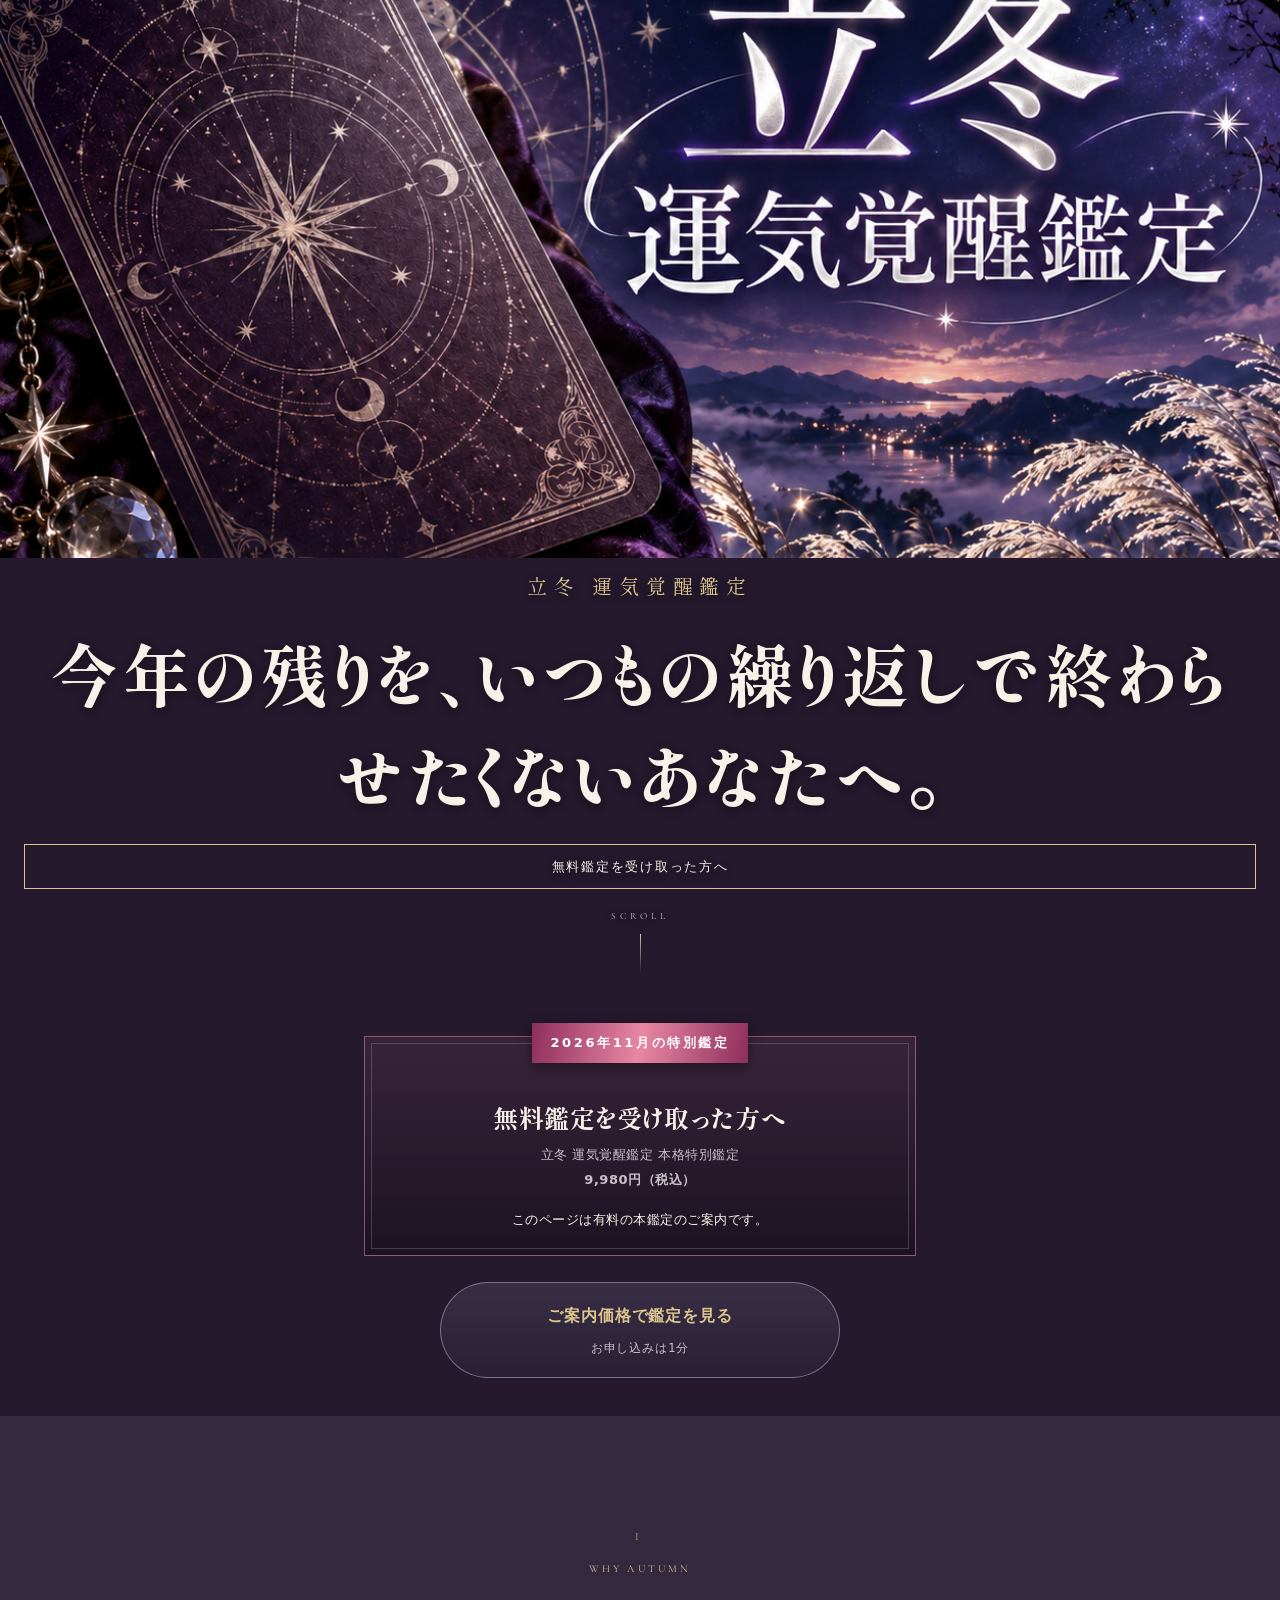
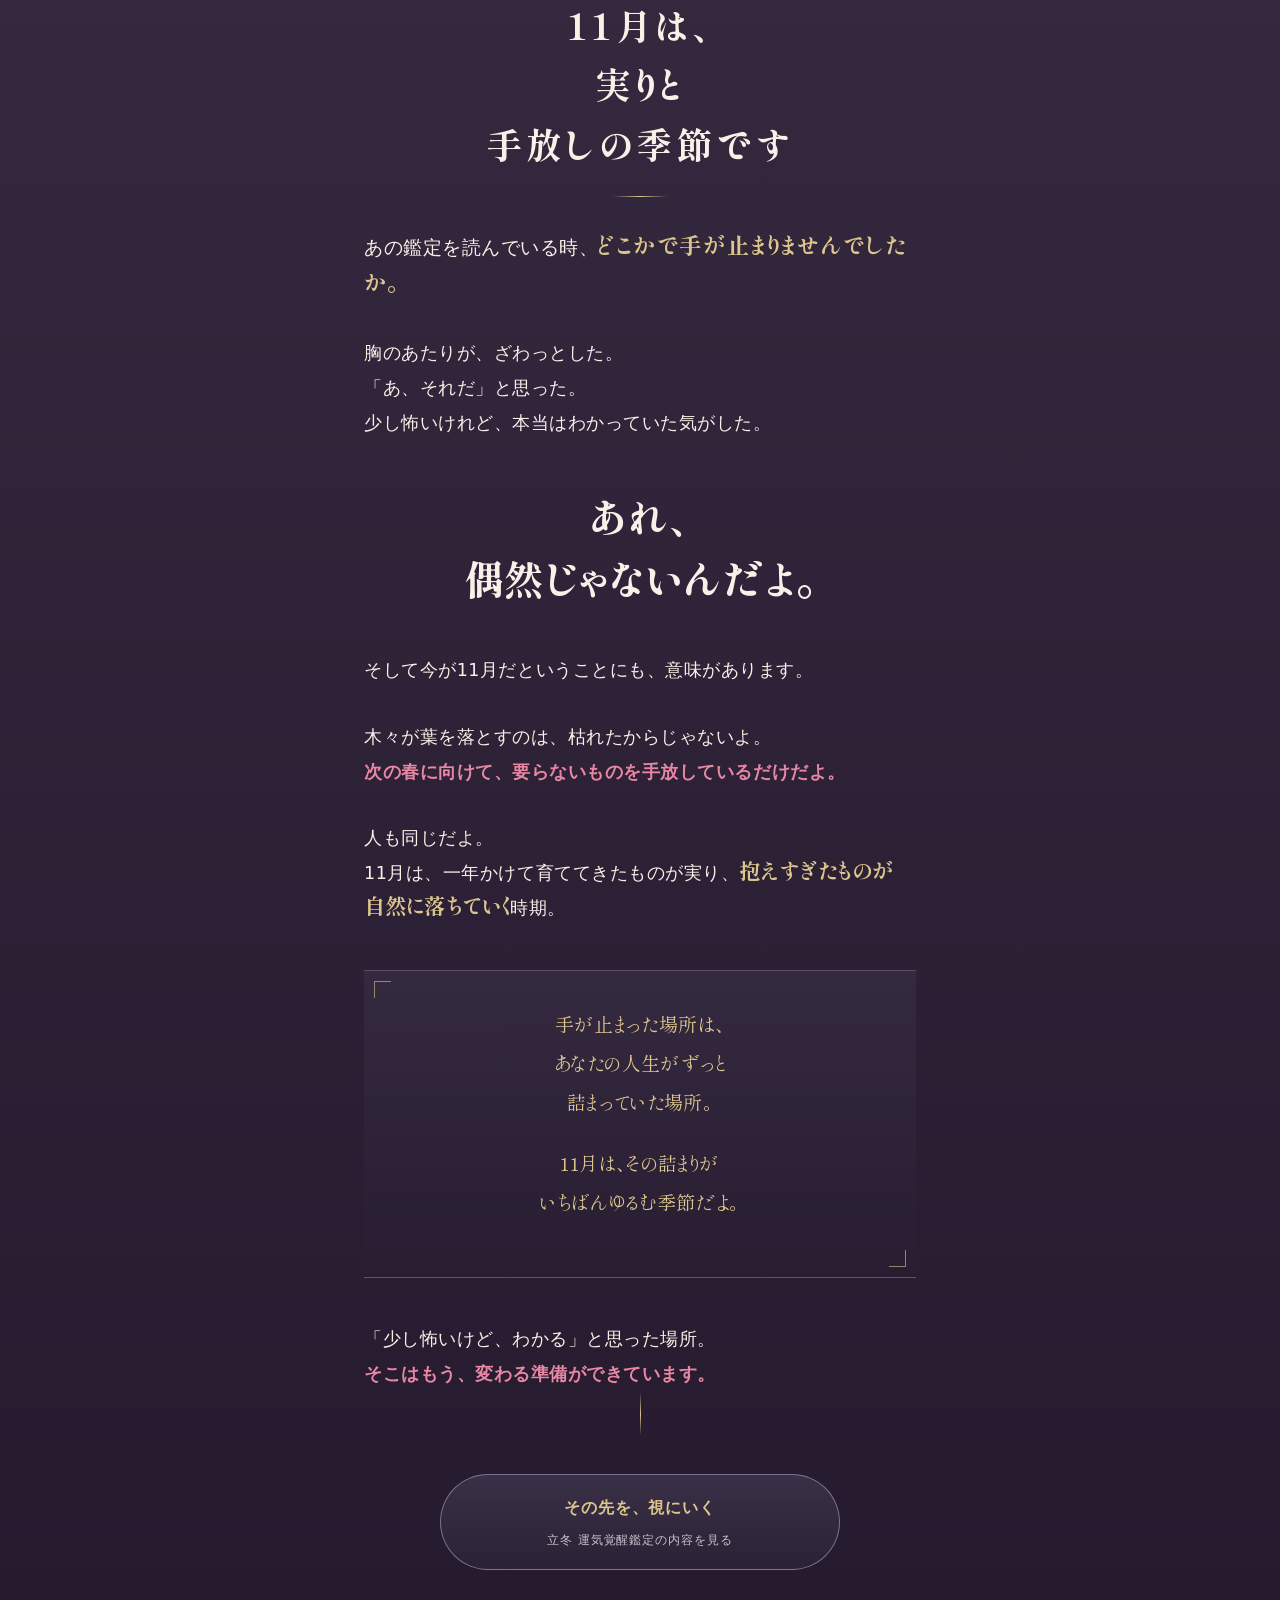
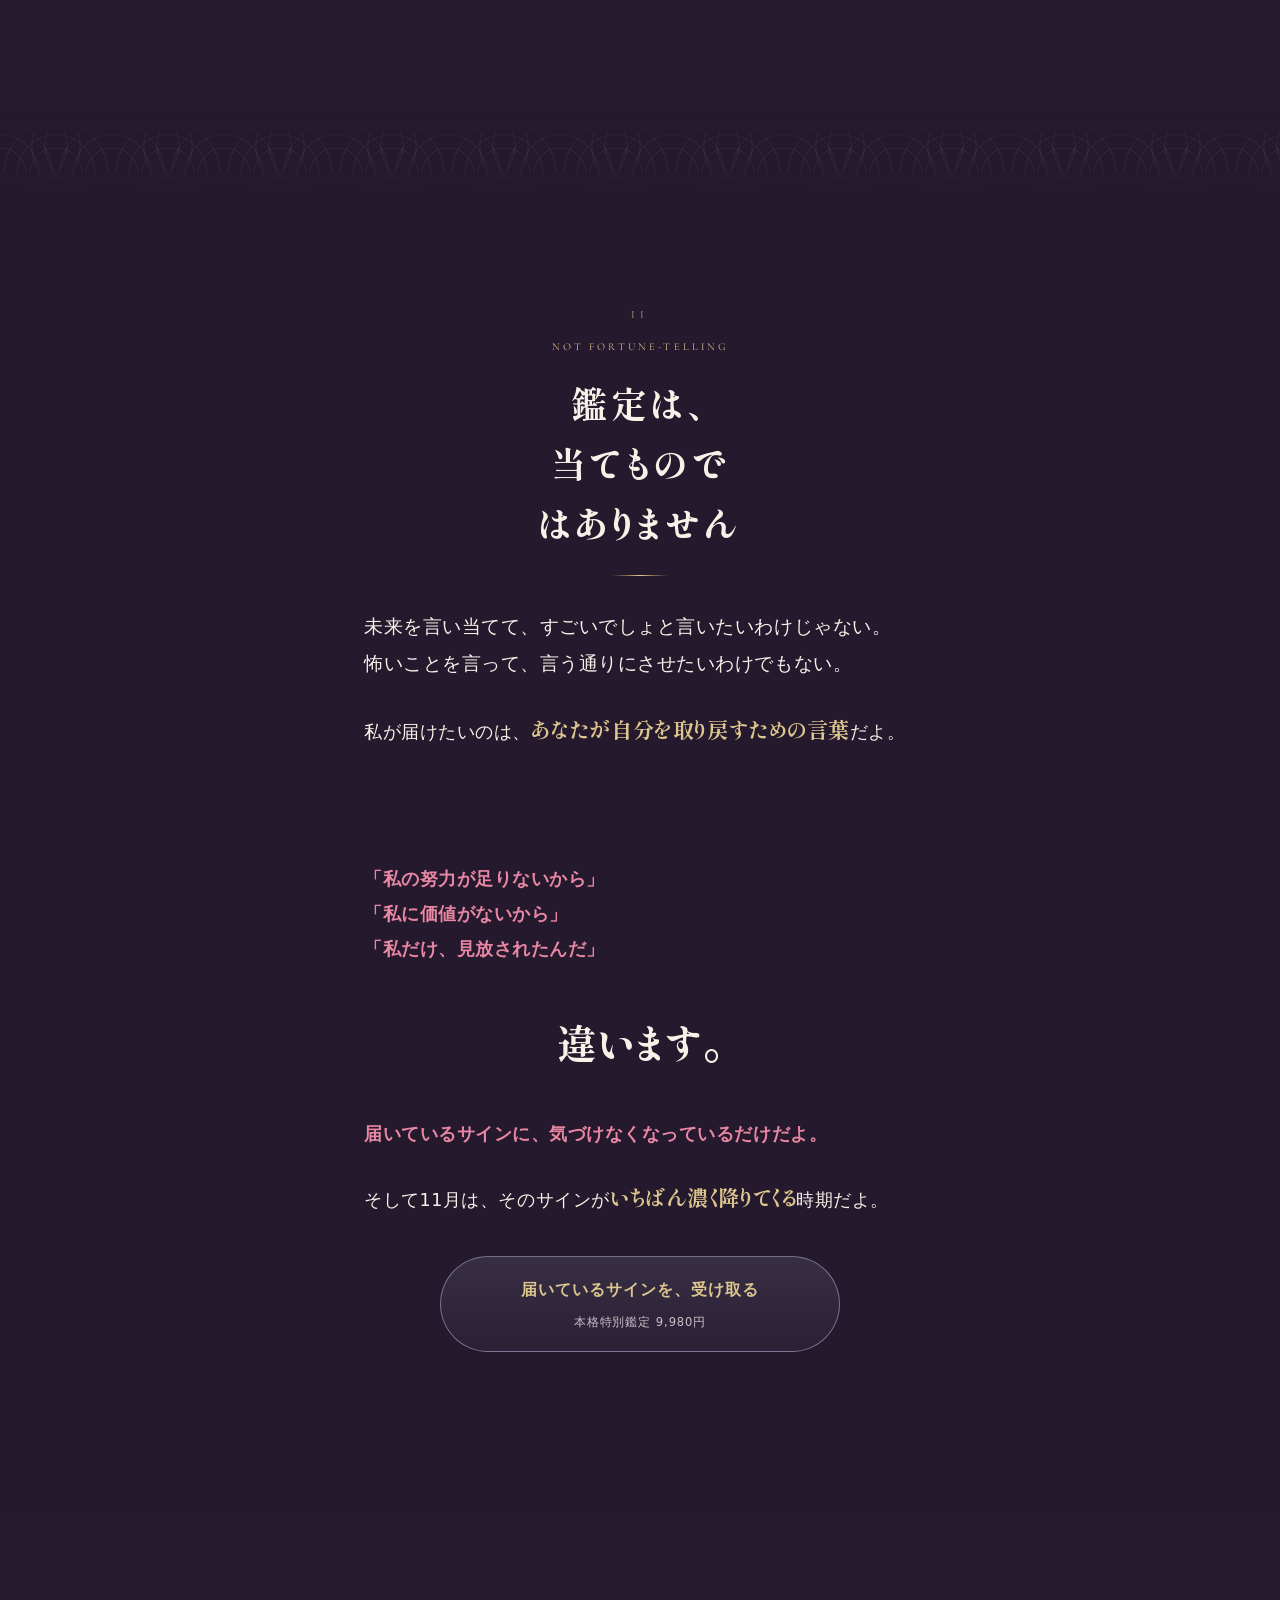
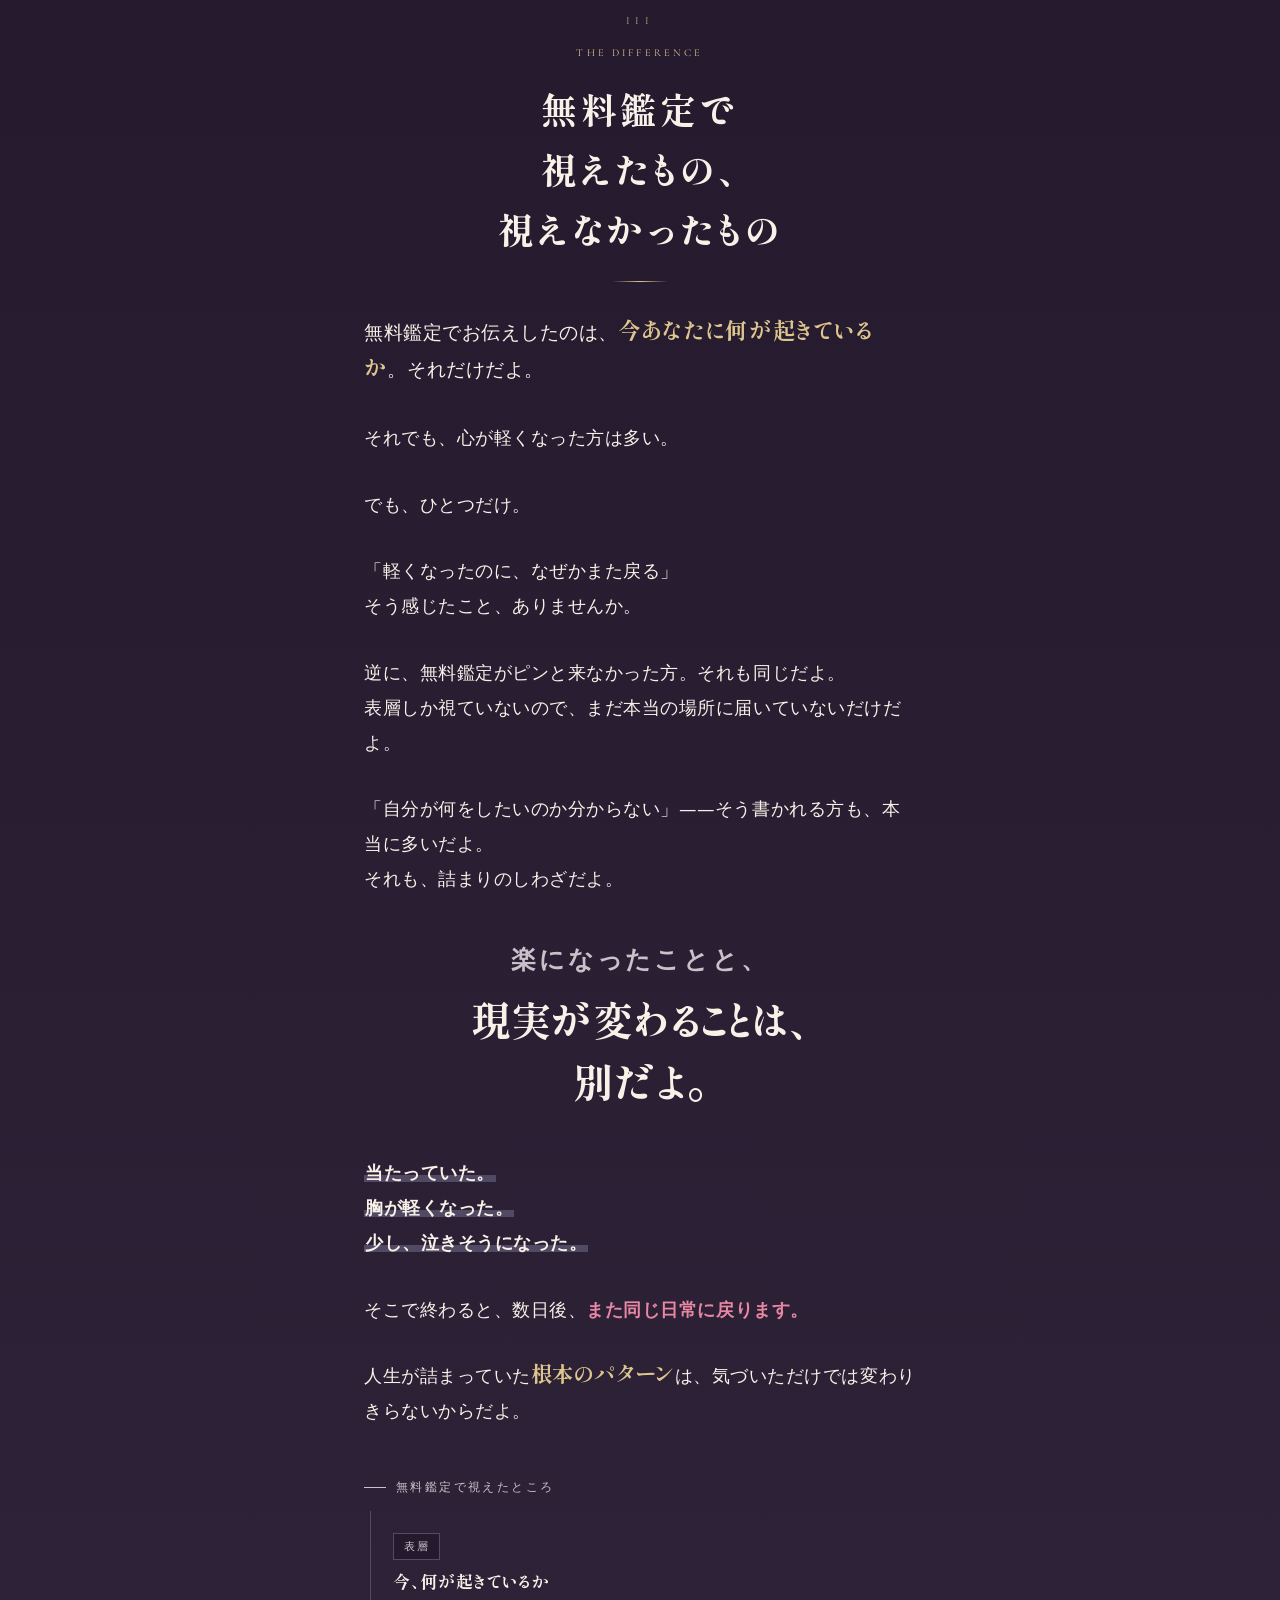
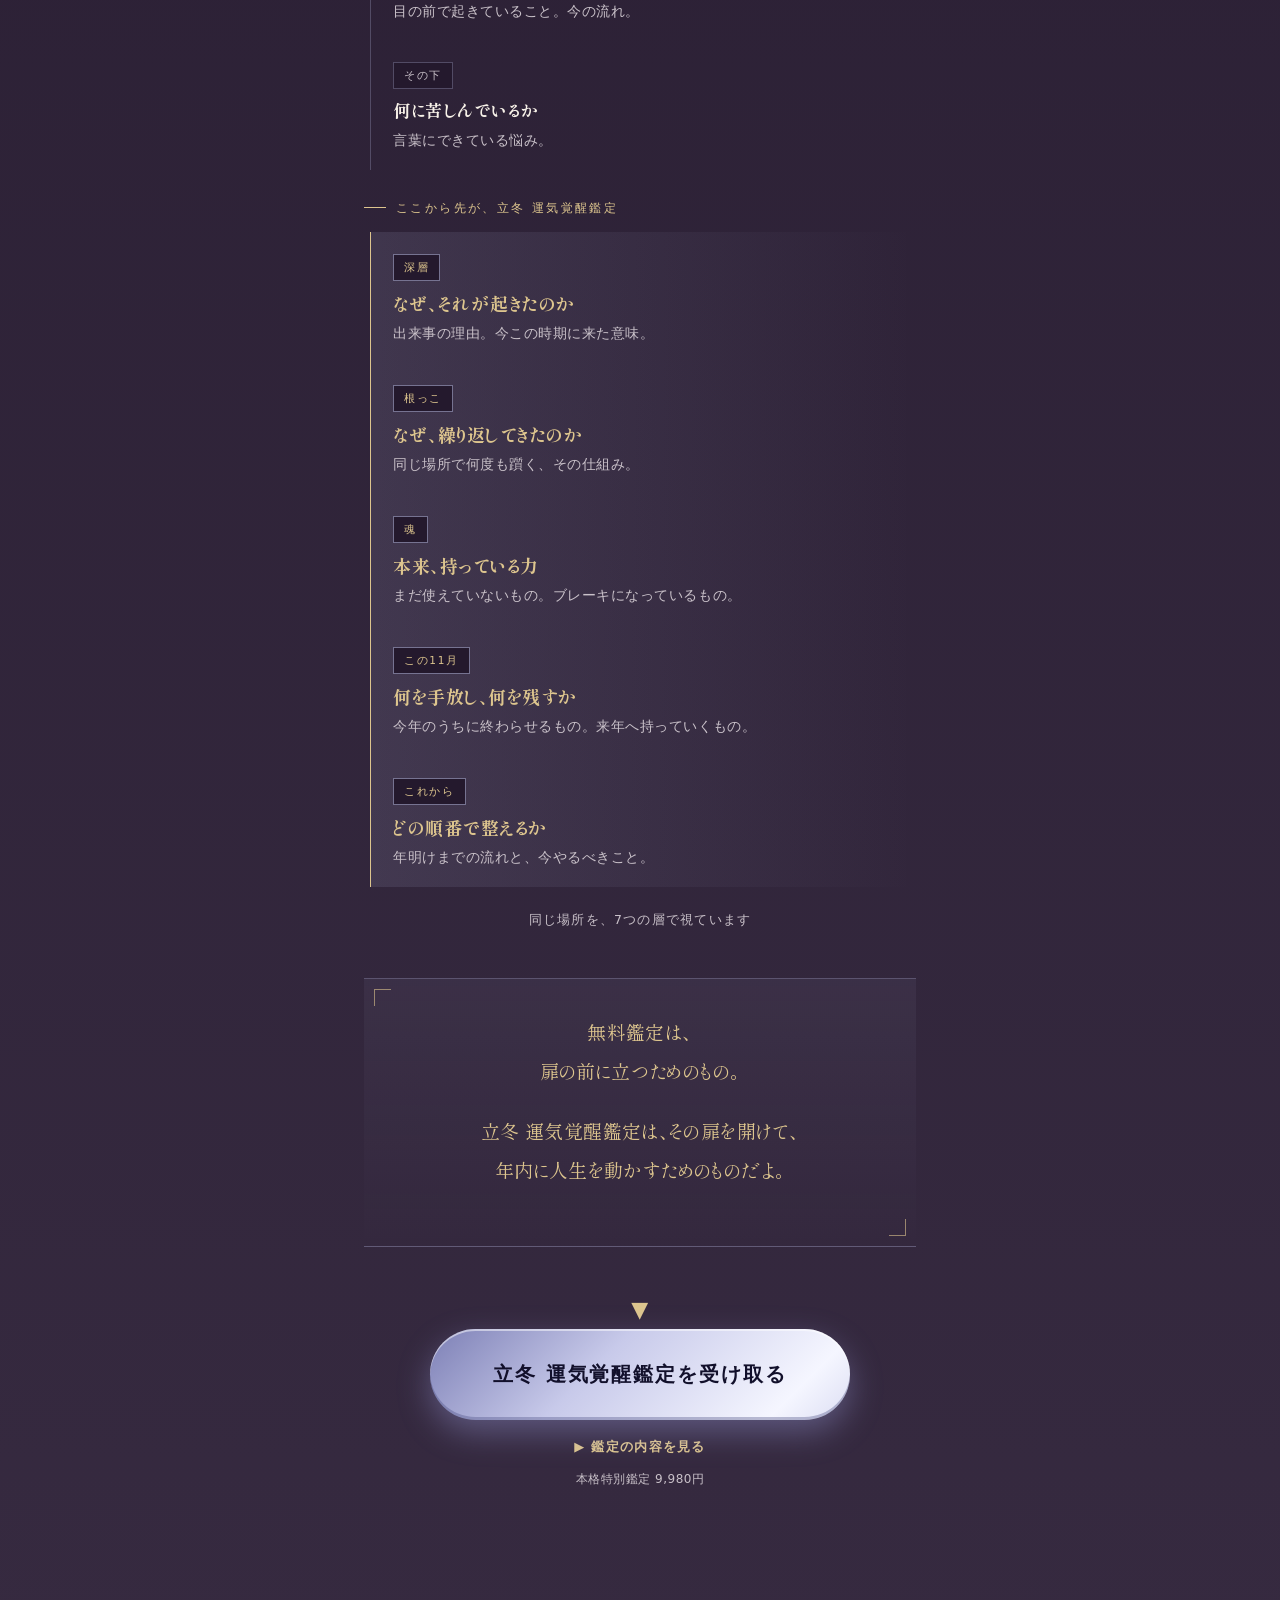
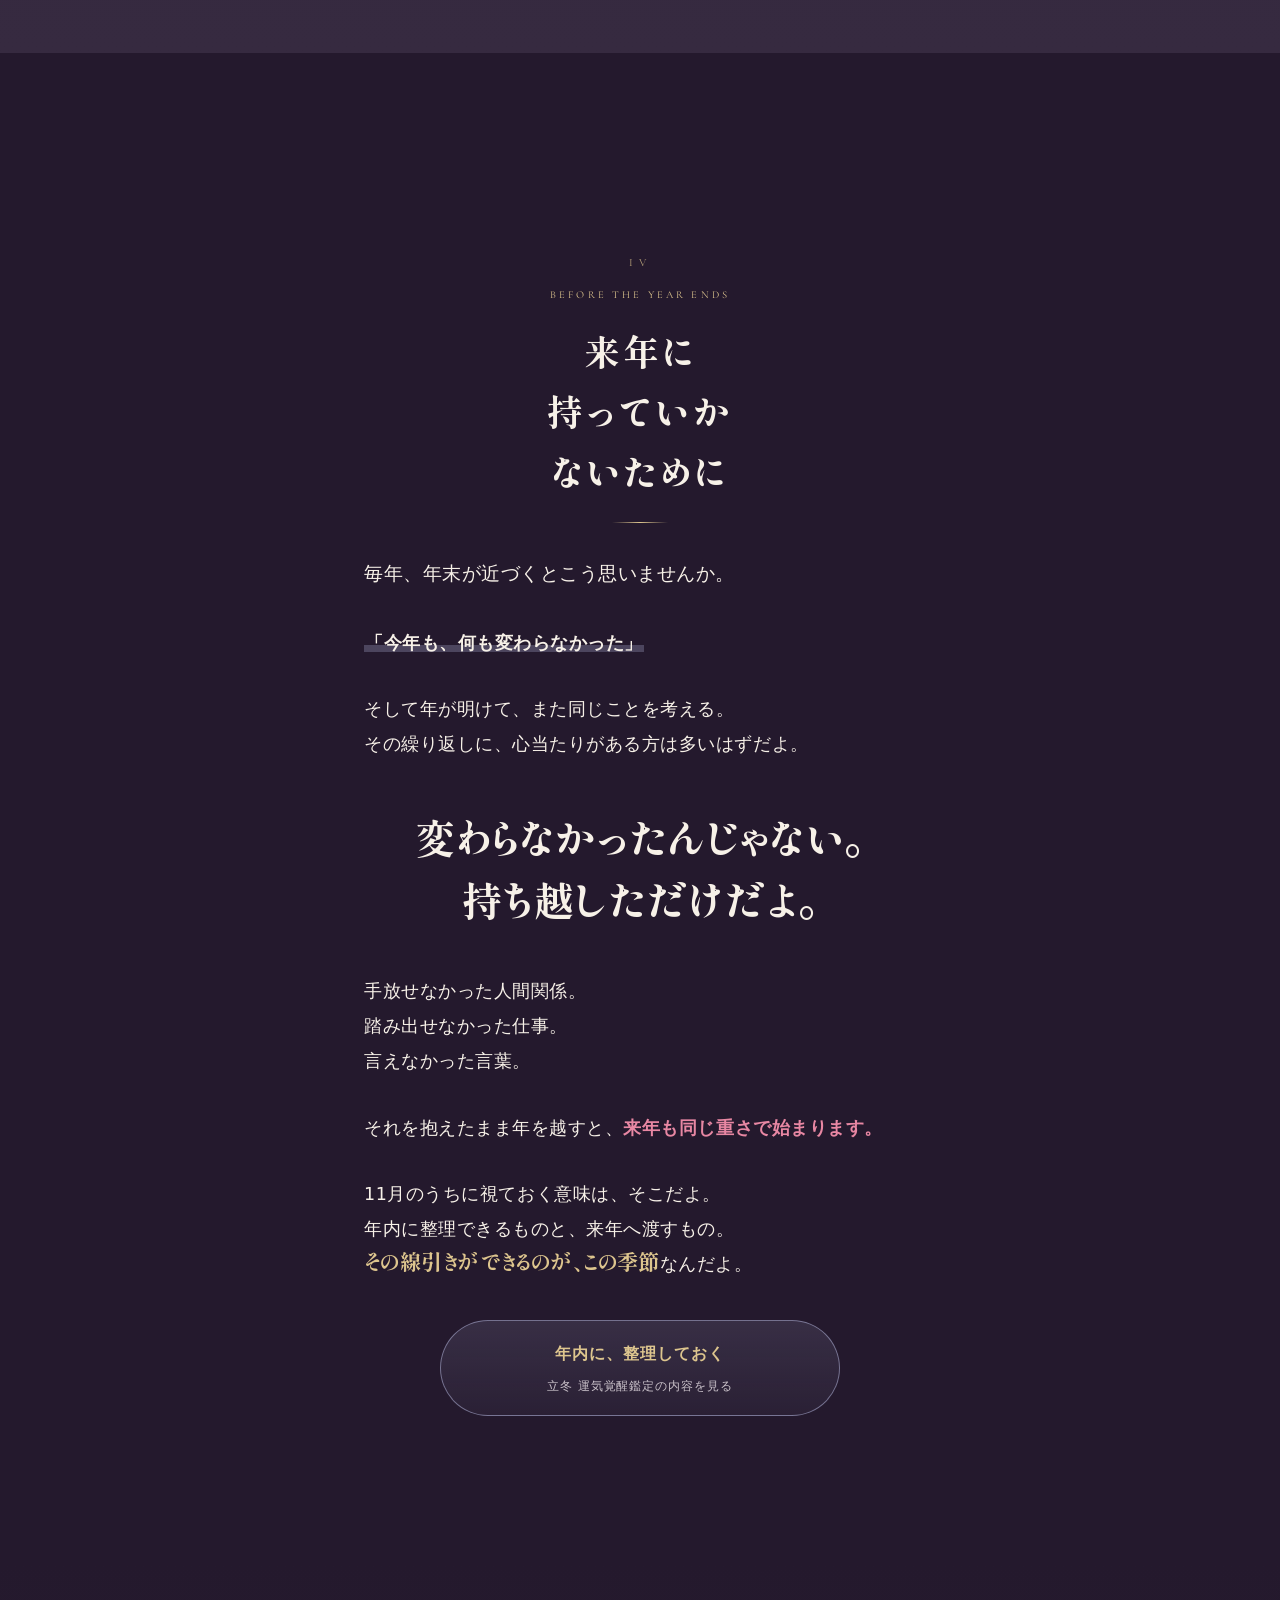
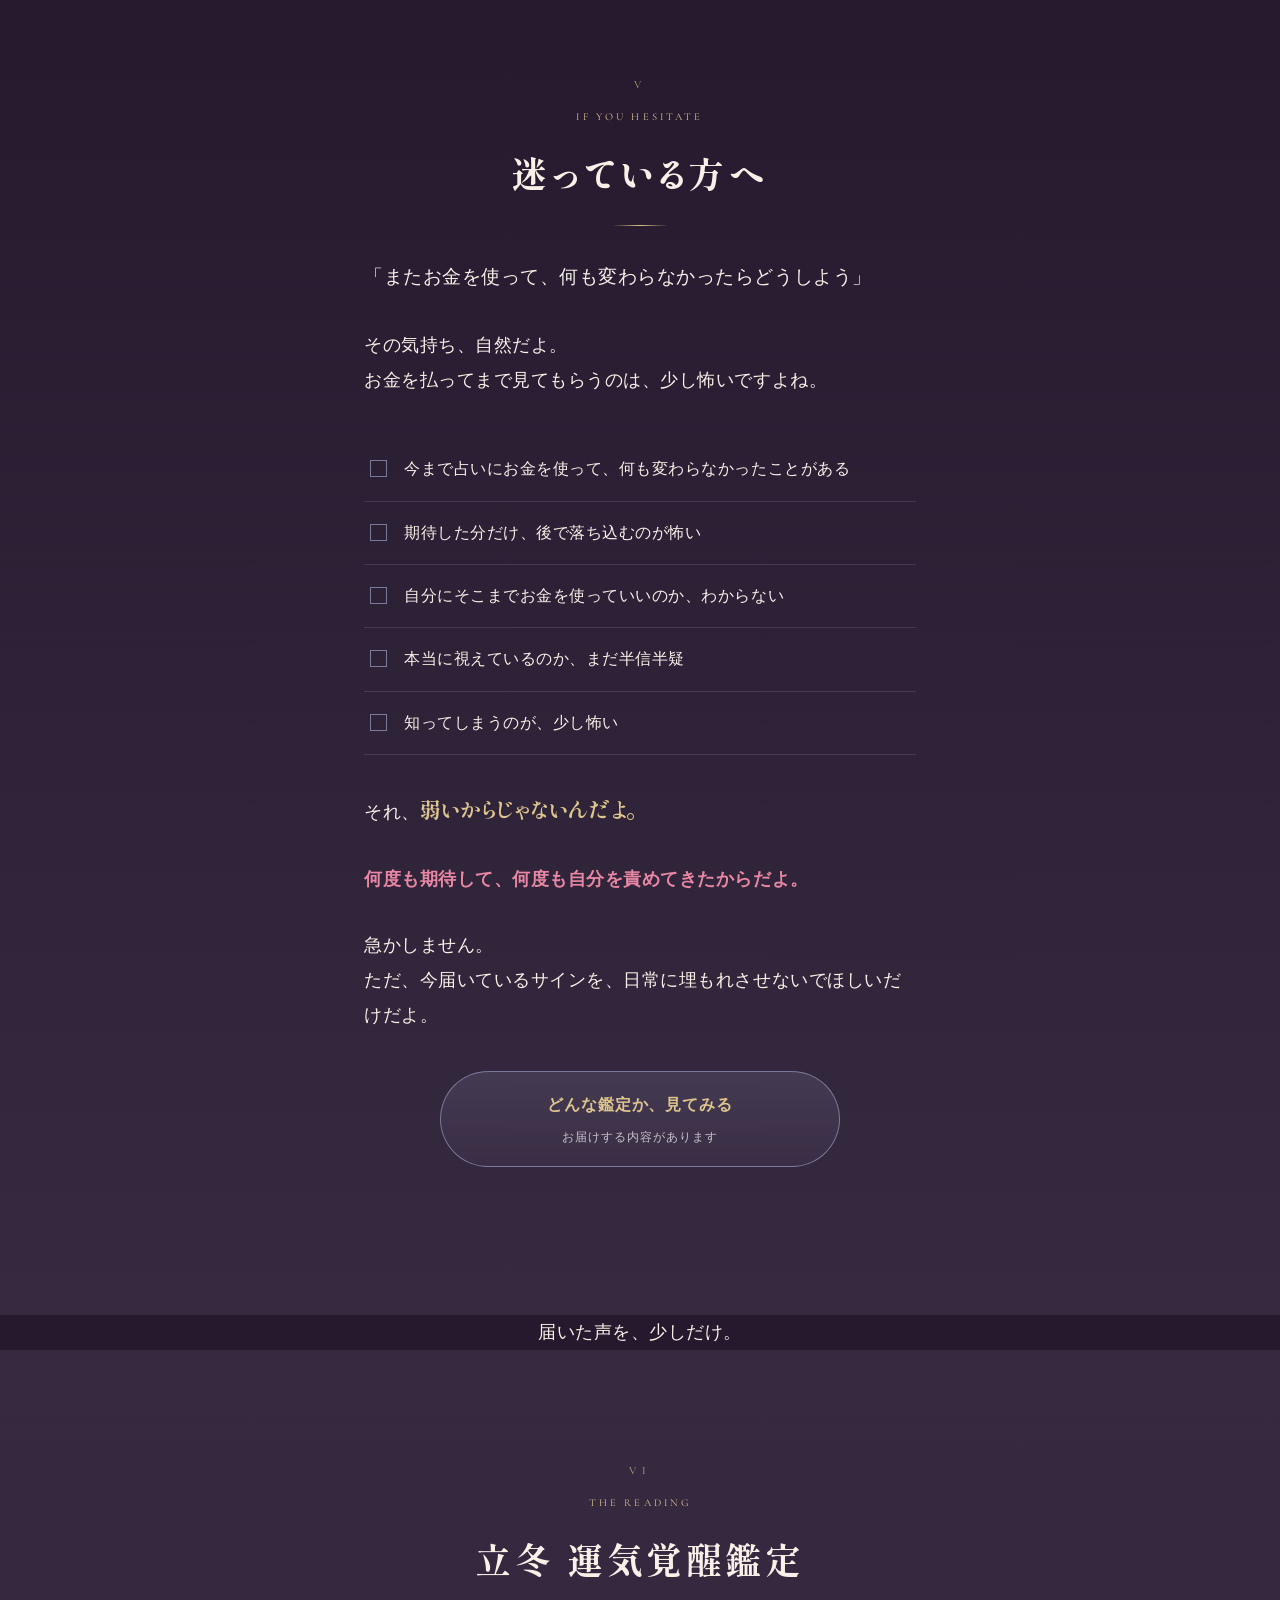
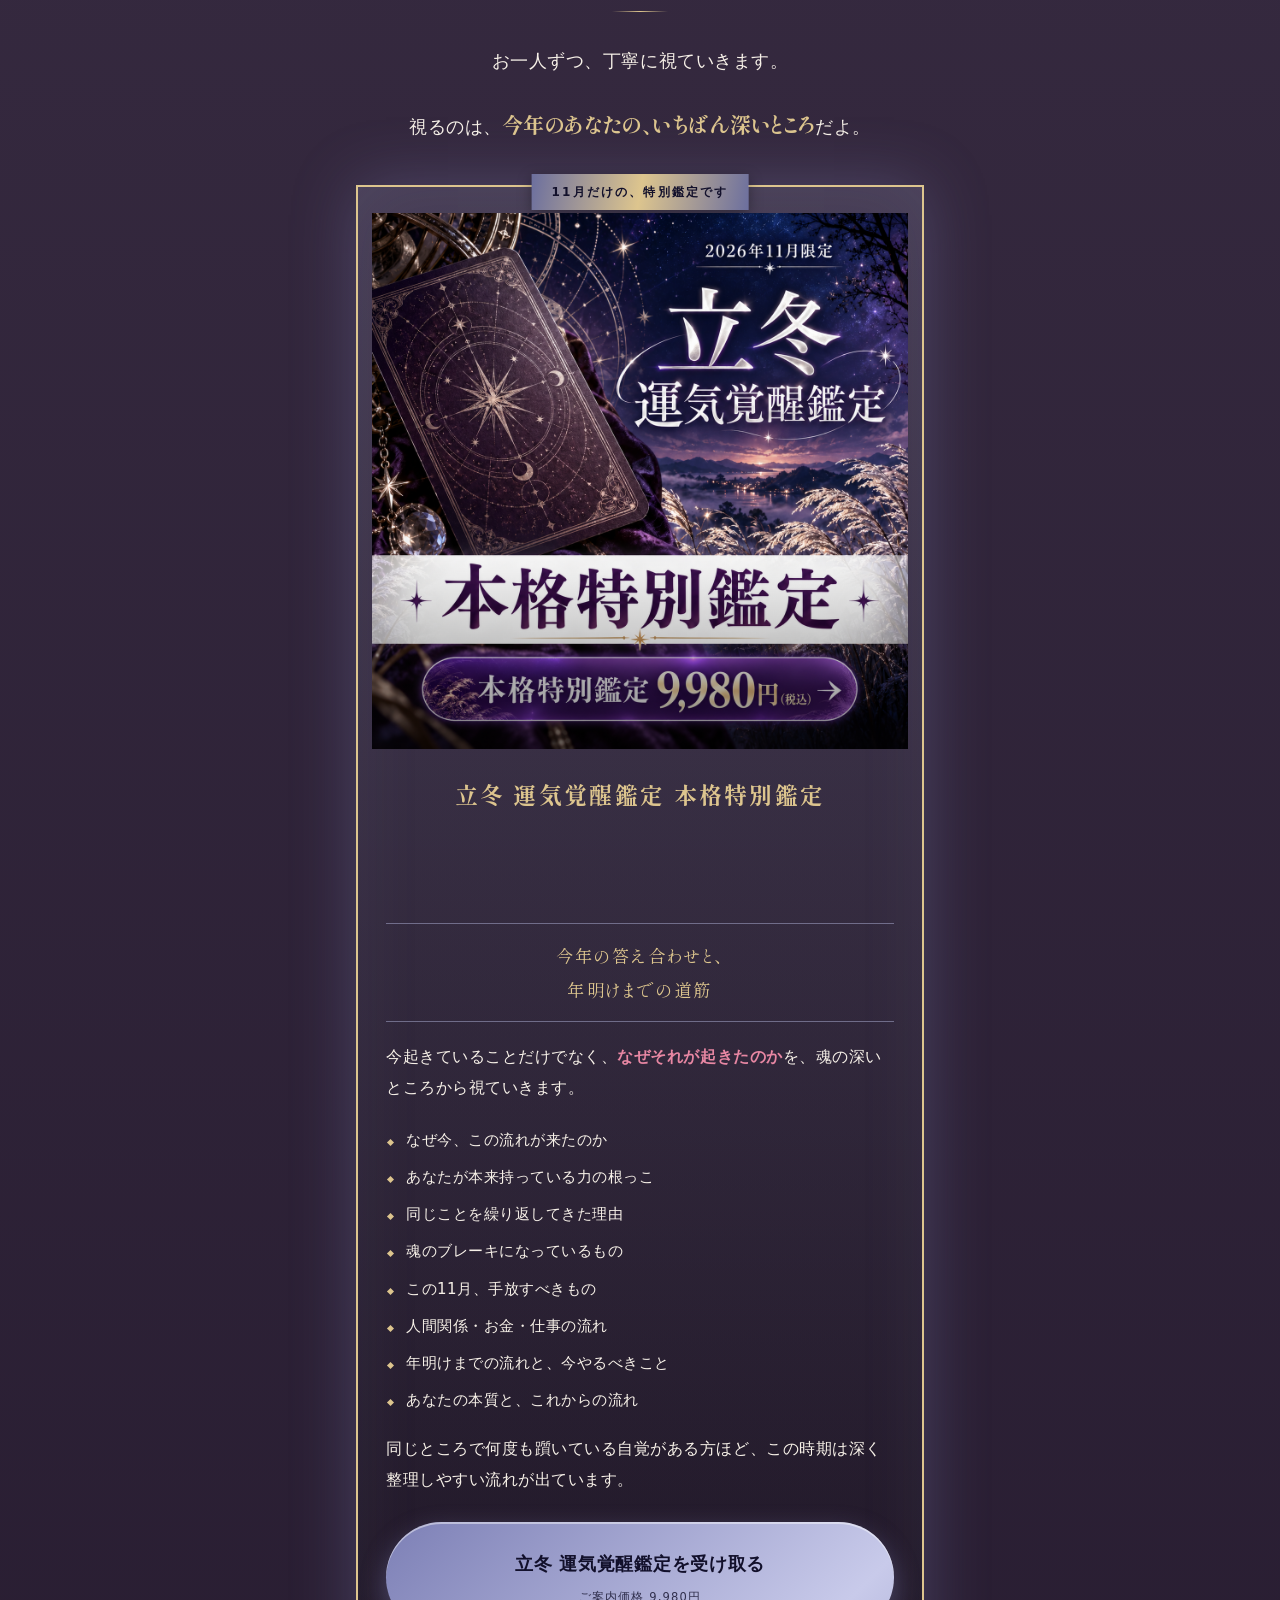
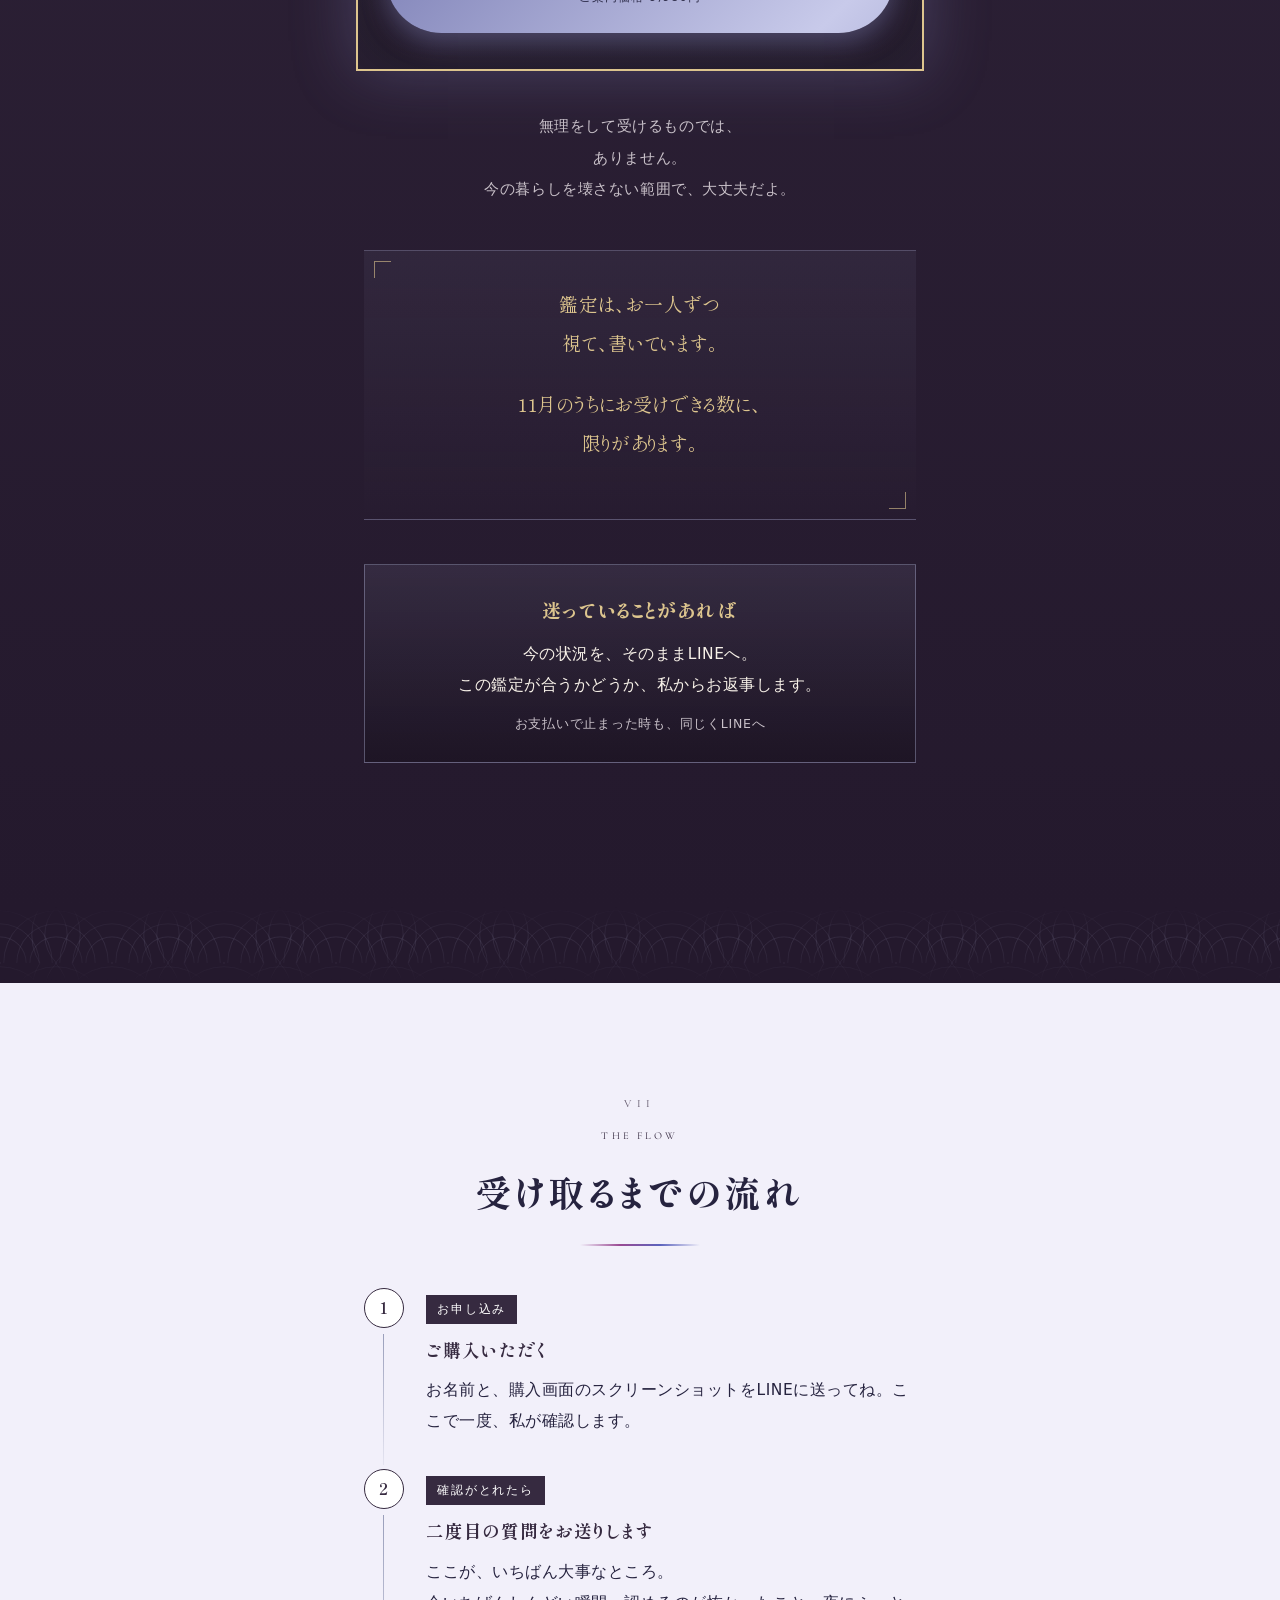
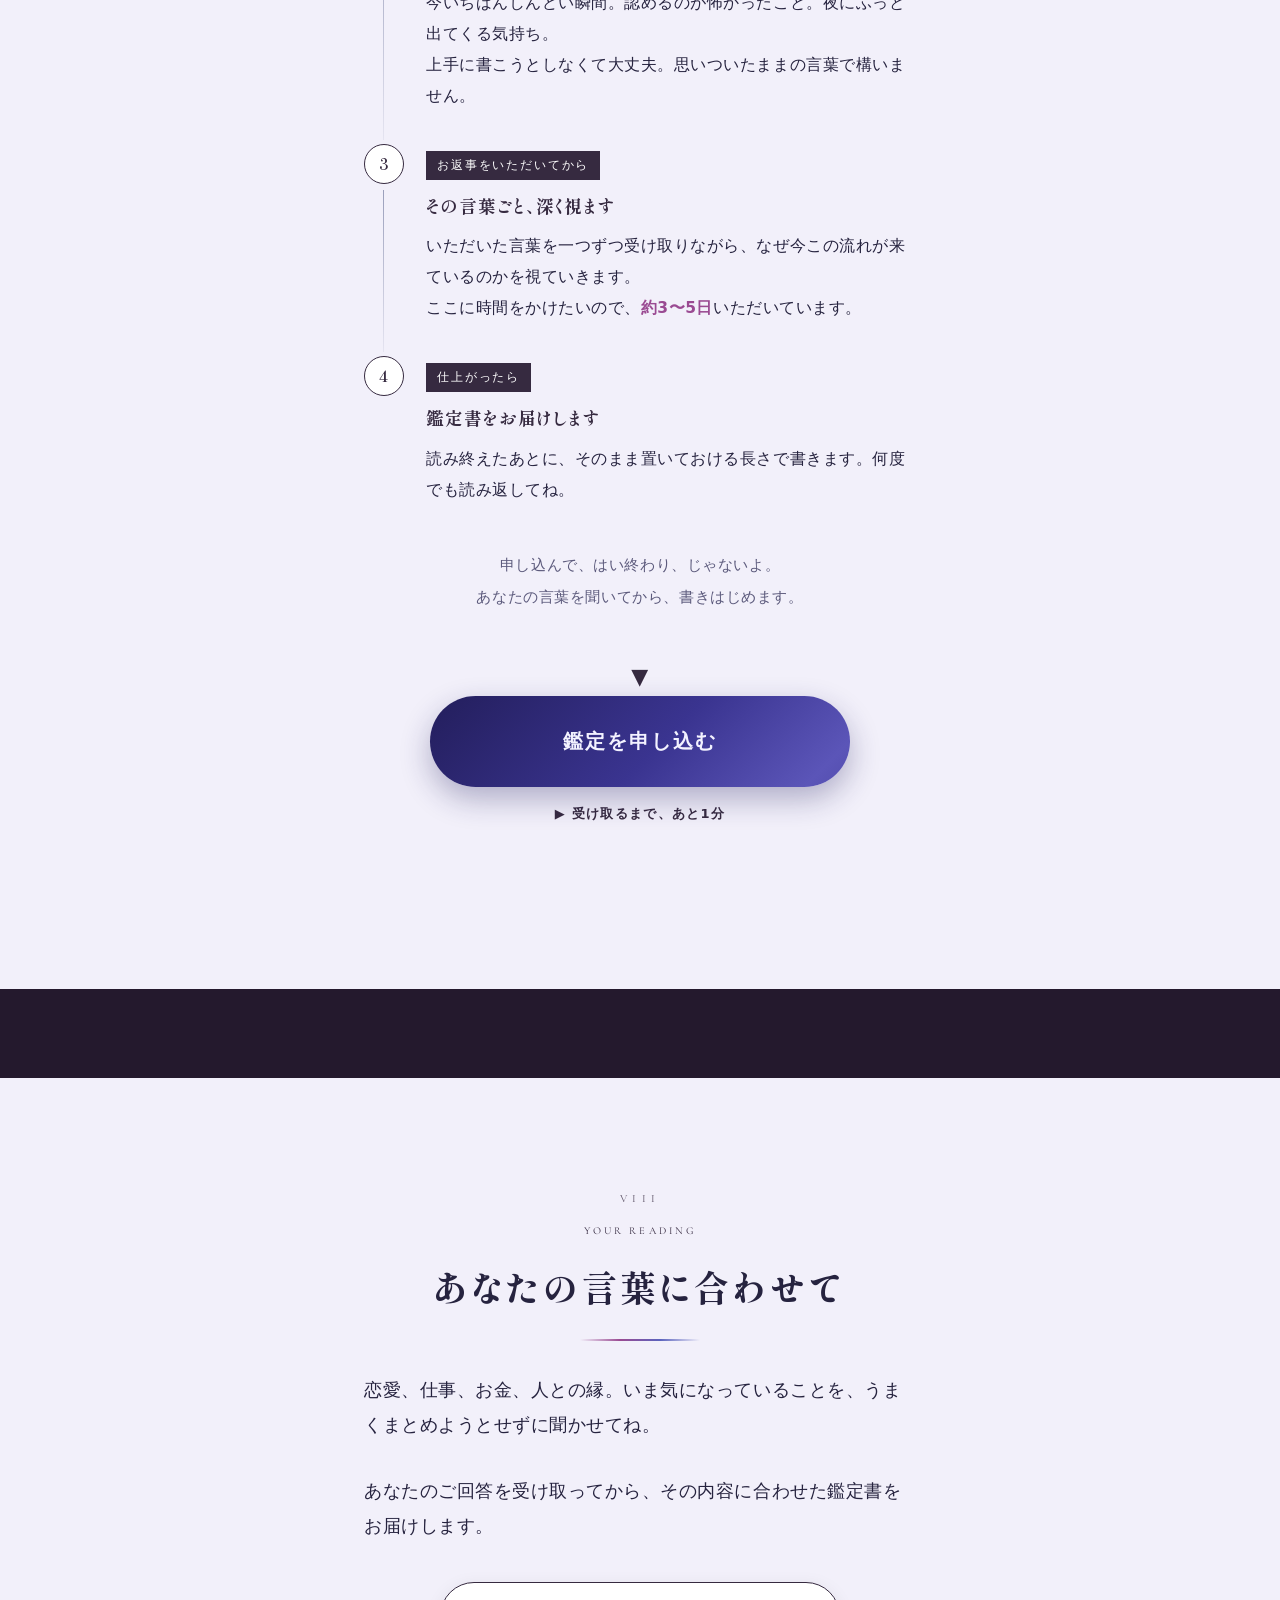
==== commit 1e499041: "Finalize November LP links and footer" ====
--- a/202611-isshi/index.html
+++ b/202611-isshi/index.html
@@ -79,7 +79,10 @@
 
 <div class="ov rv-b">見捨てられたわけでは、<br/>ありません。</div>
 </div>
-
+<div class="stag">
+
+<p><span class="shu">「私の努力が足りないから」</span><br/><span class="shu">「私に価値がないから」</span><br/><span class="shu">「私だけ、見放されたんだ」</span></p>
+</div>
 <div class="big rv-b">違います。</div>
 <div class="rv">
 <p><strong>届いているサインに、気づけなくなっているだけだよ。</strong></p>
@@ -399,9 +402,7 @@
 </a>
 </div>
 </section>
-<footer>
-
-</footer>
+<footer><div class="wrap"><p>いっしー｜2026年11月の特別鑑定</p><p><a href="https://pmsdqb4c2p0emj0yagvc.stores.jp/tokushoho" rel="noopener" target="_blank">特定商取引法に基づく表記</a></p><p>ご相談は、鑑定をご案内した公式LINEへ。</p></div></footer>
 
 
 
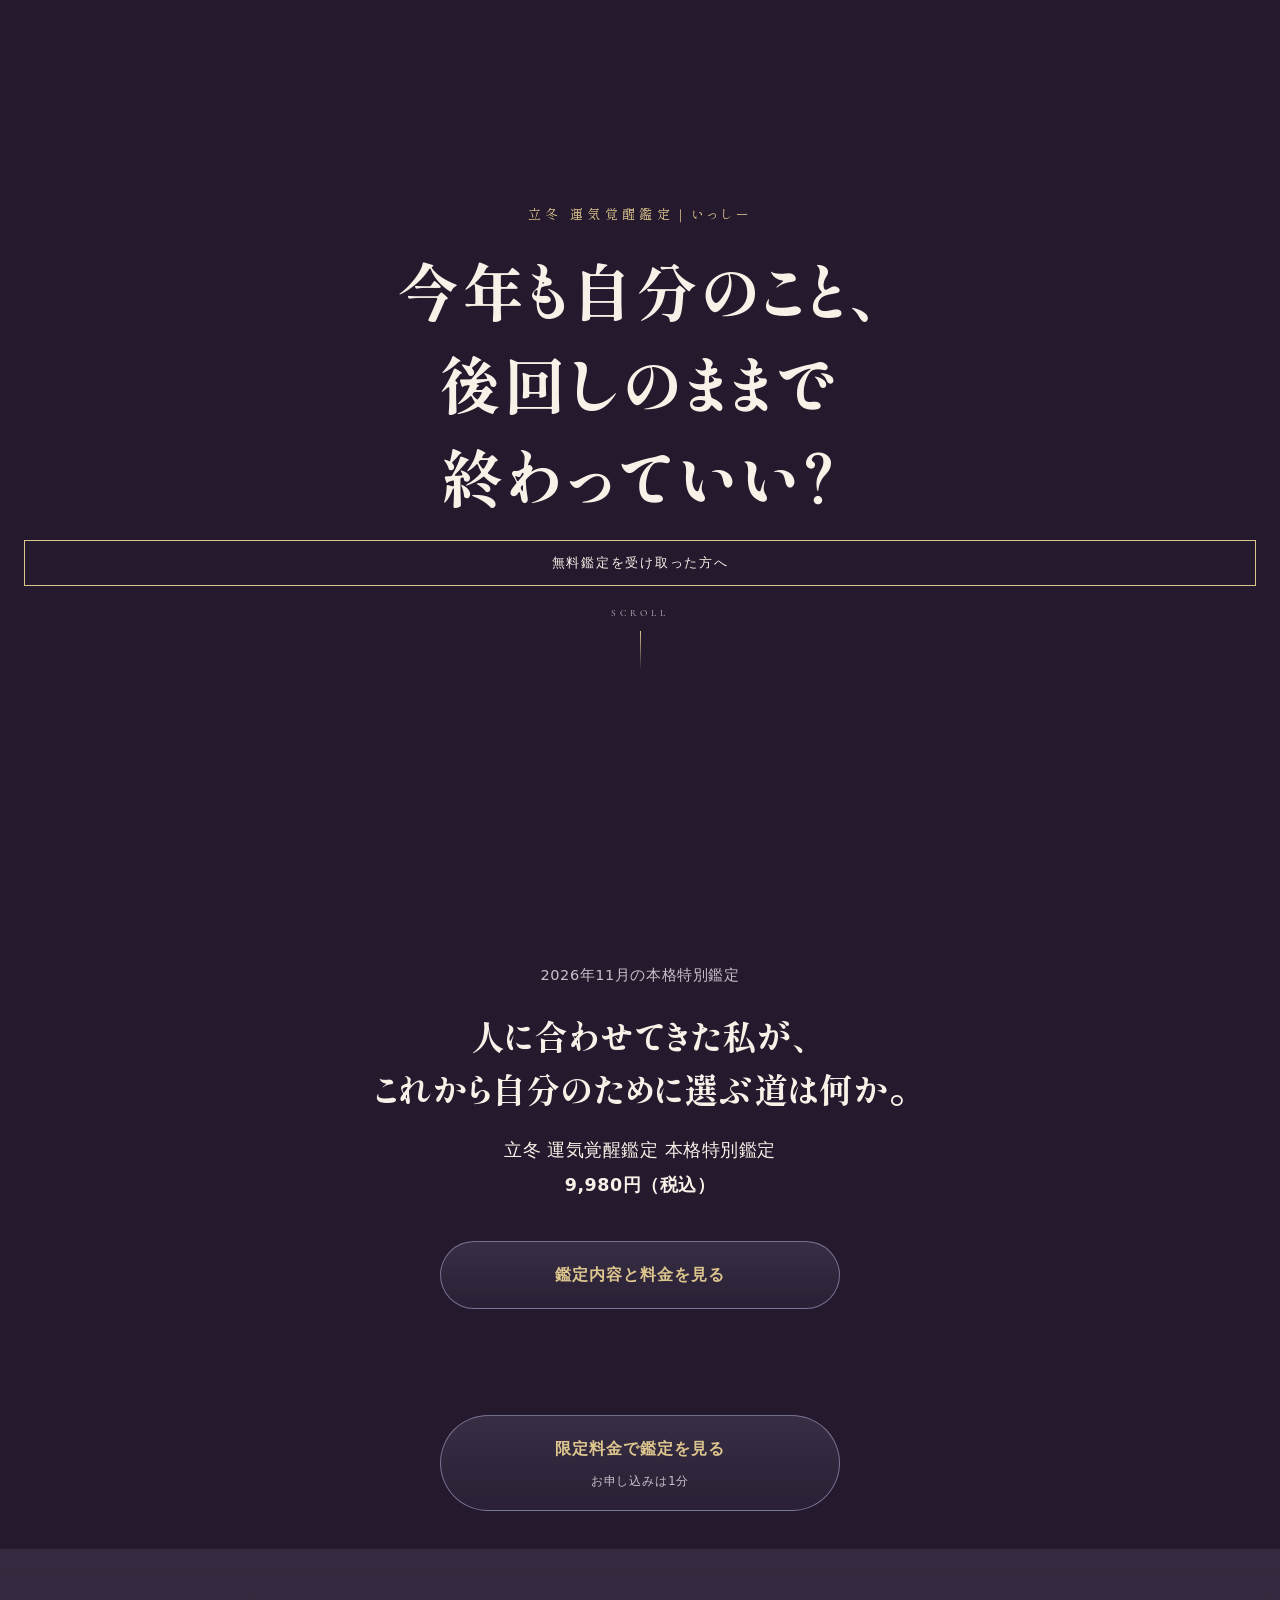
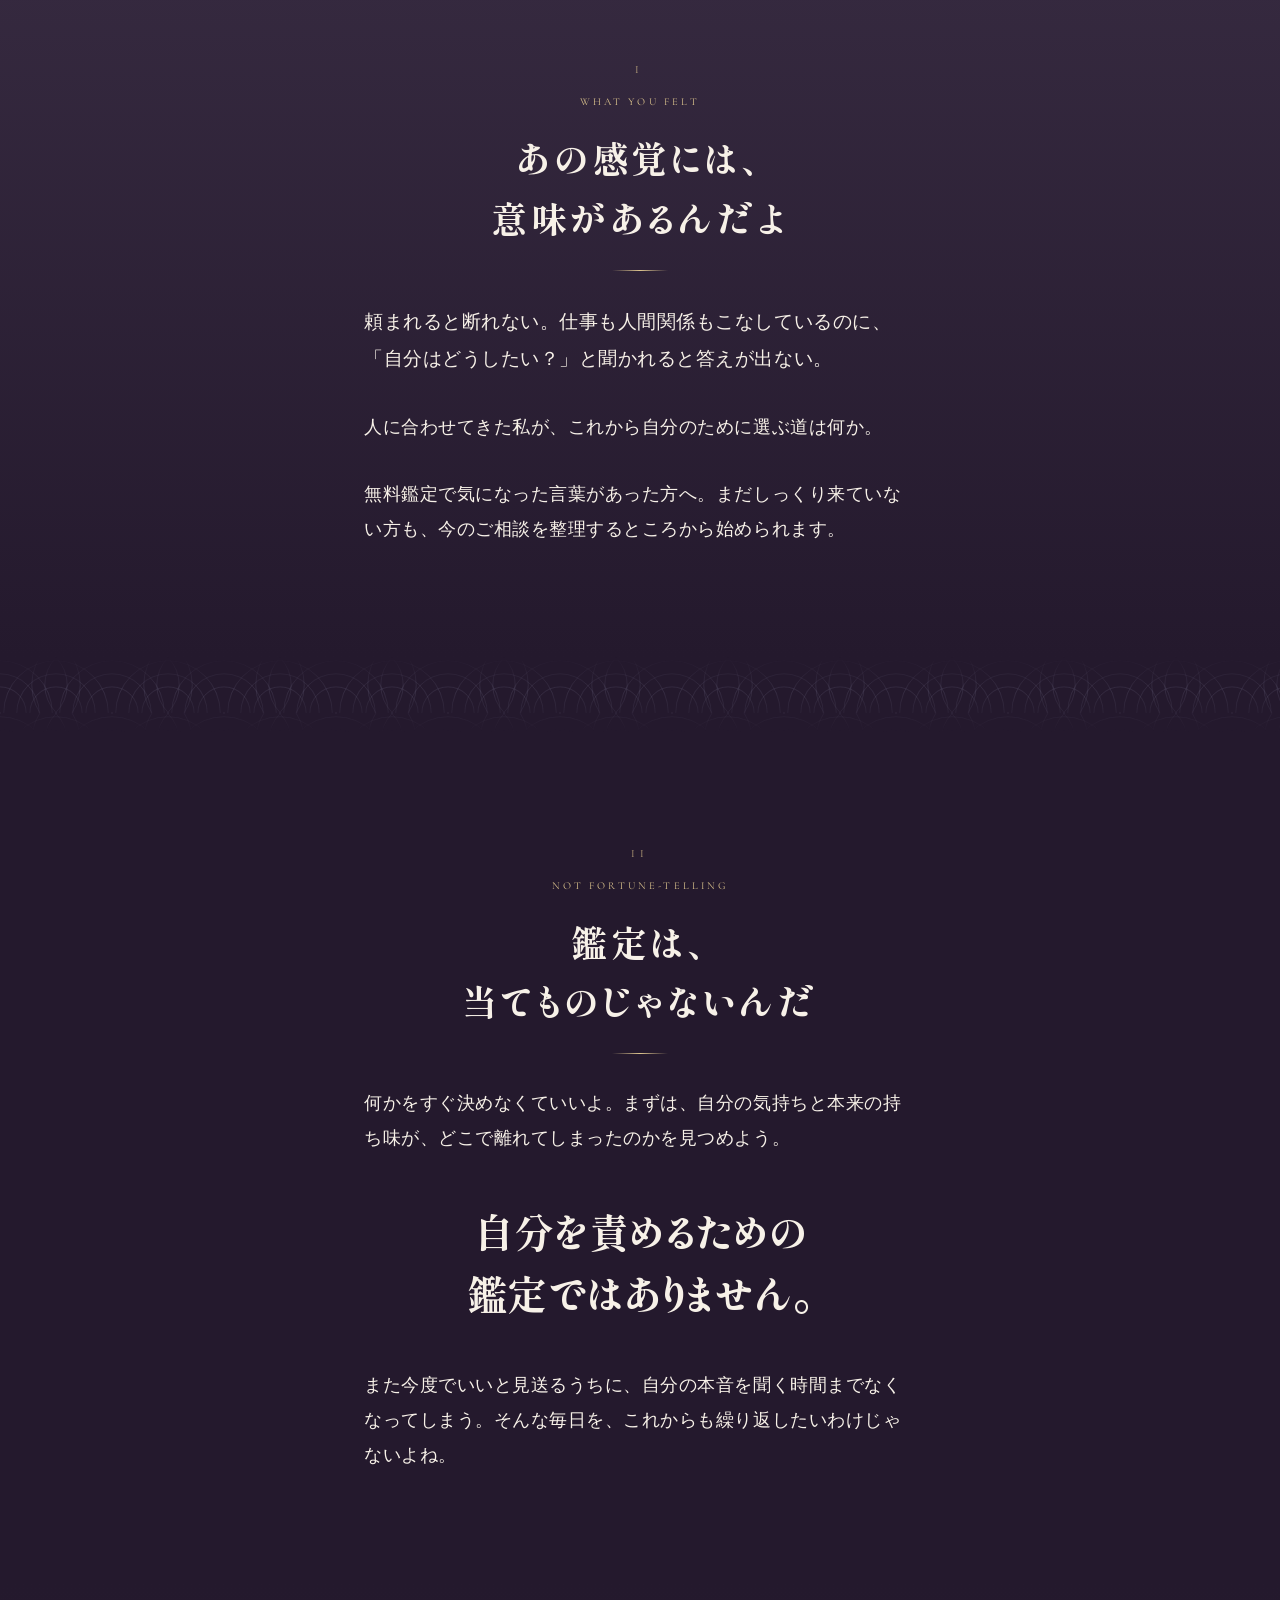
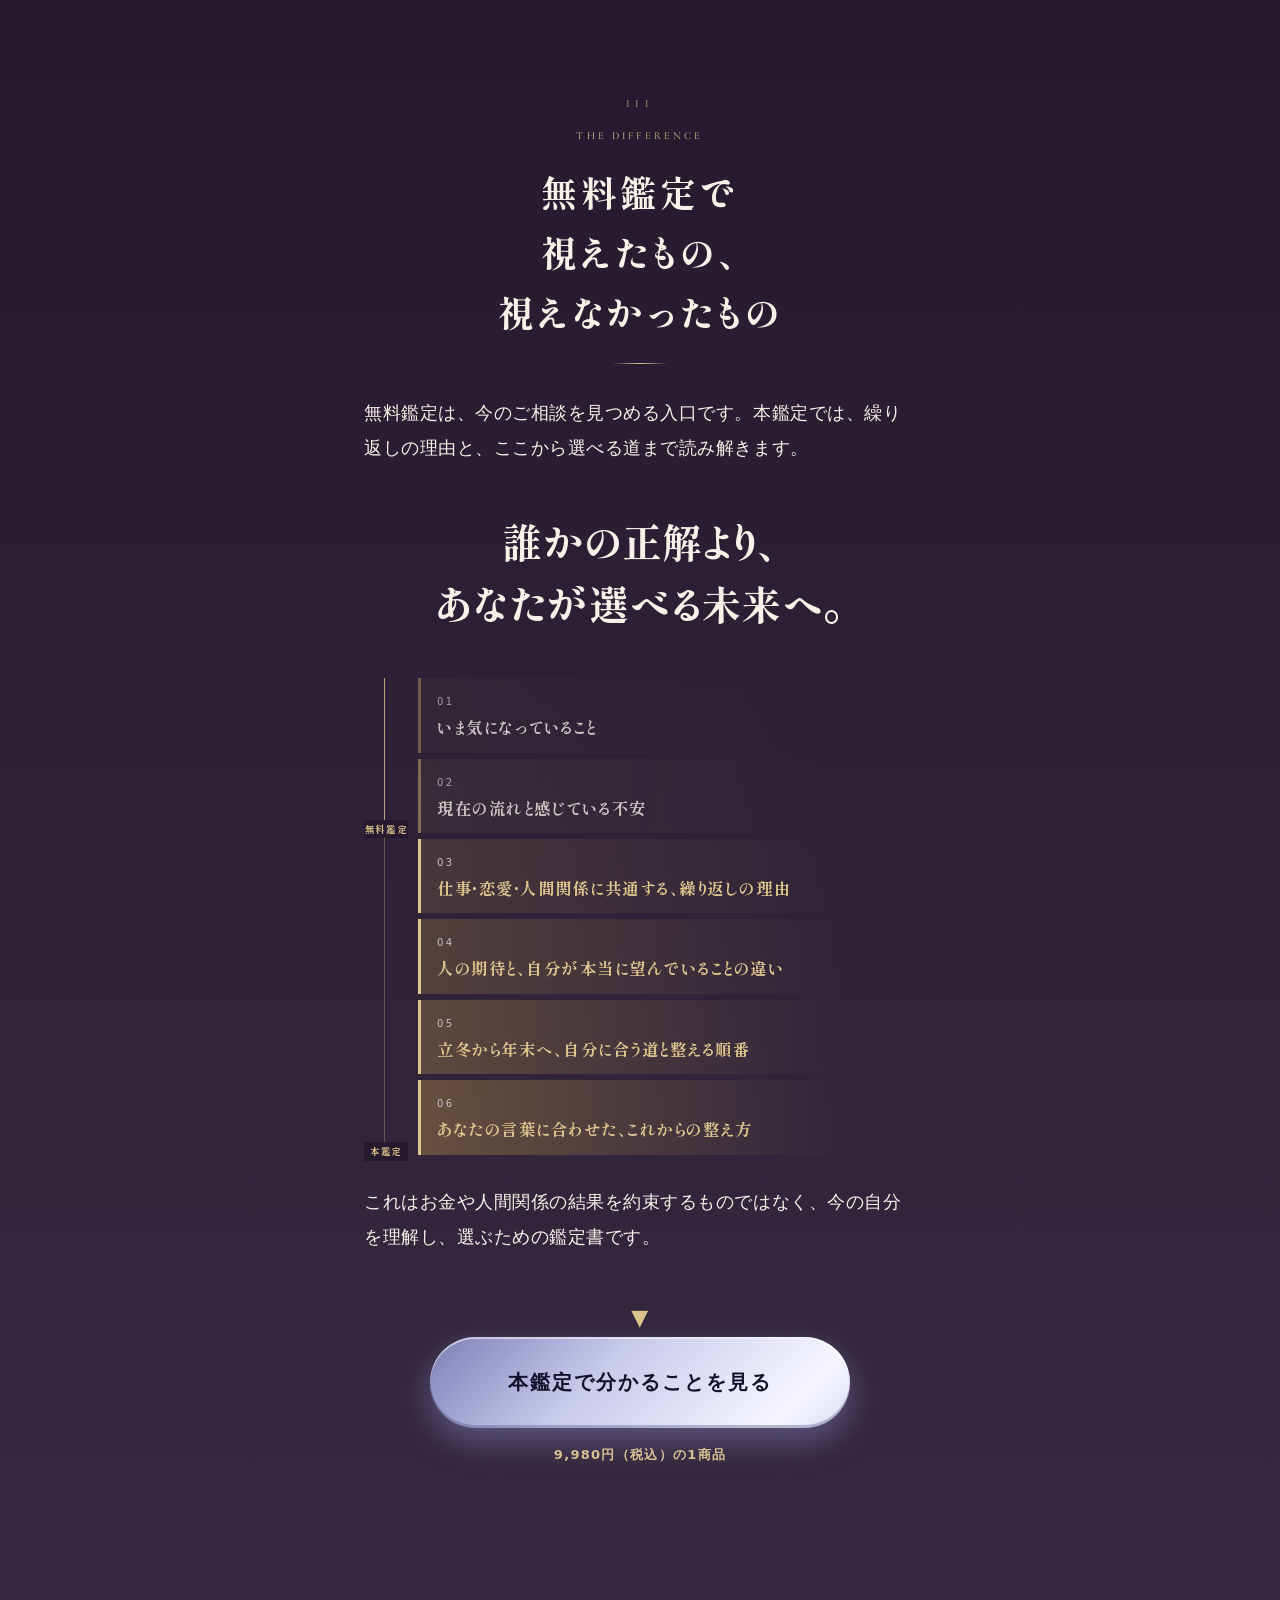
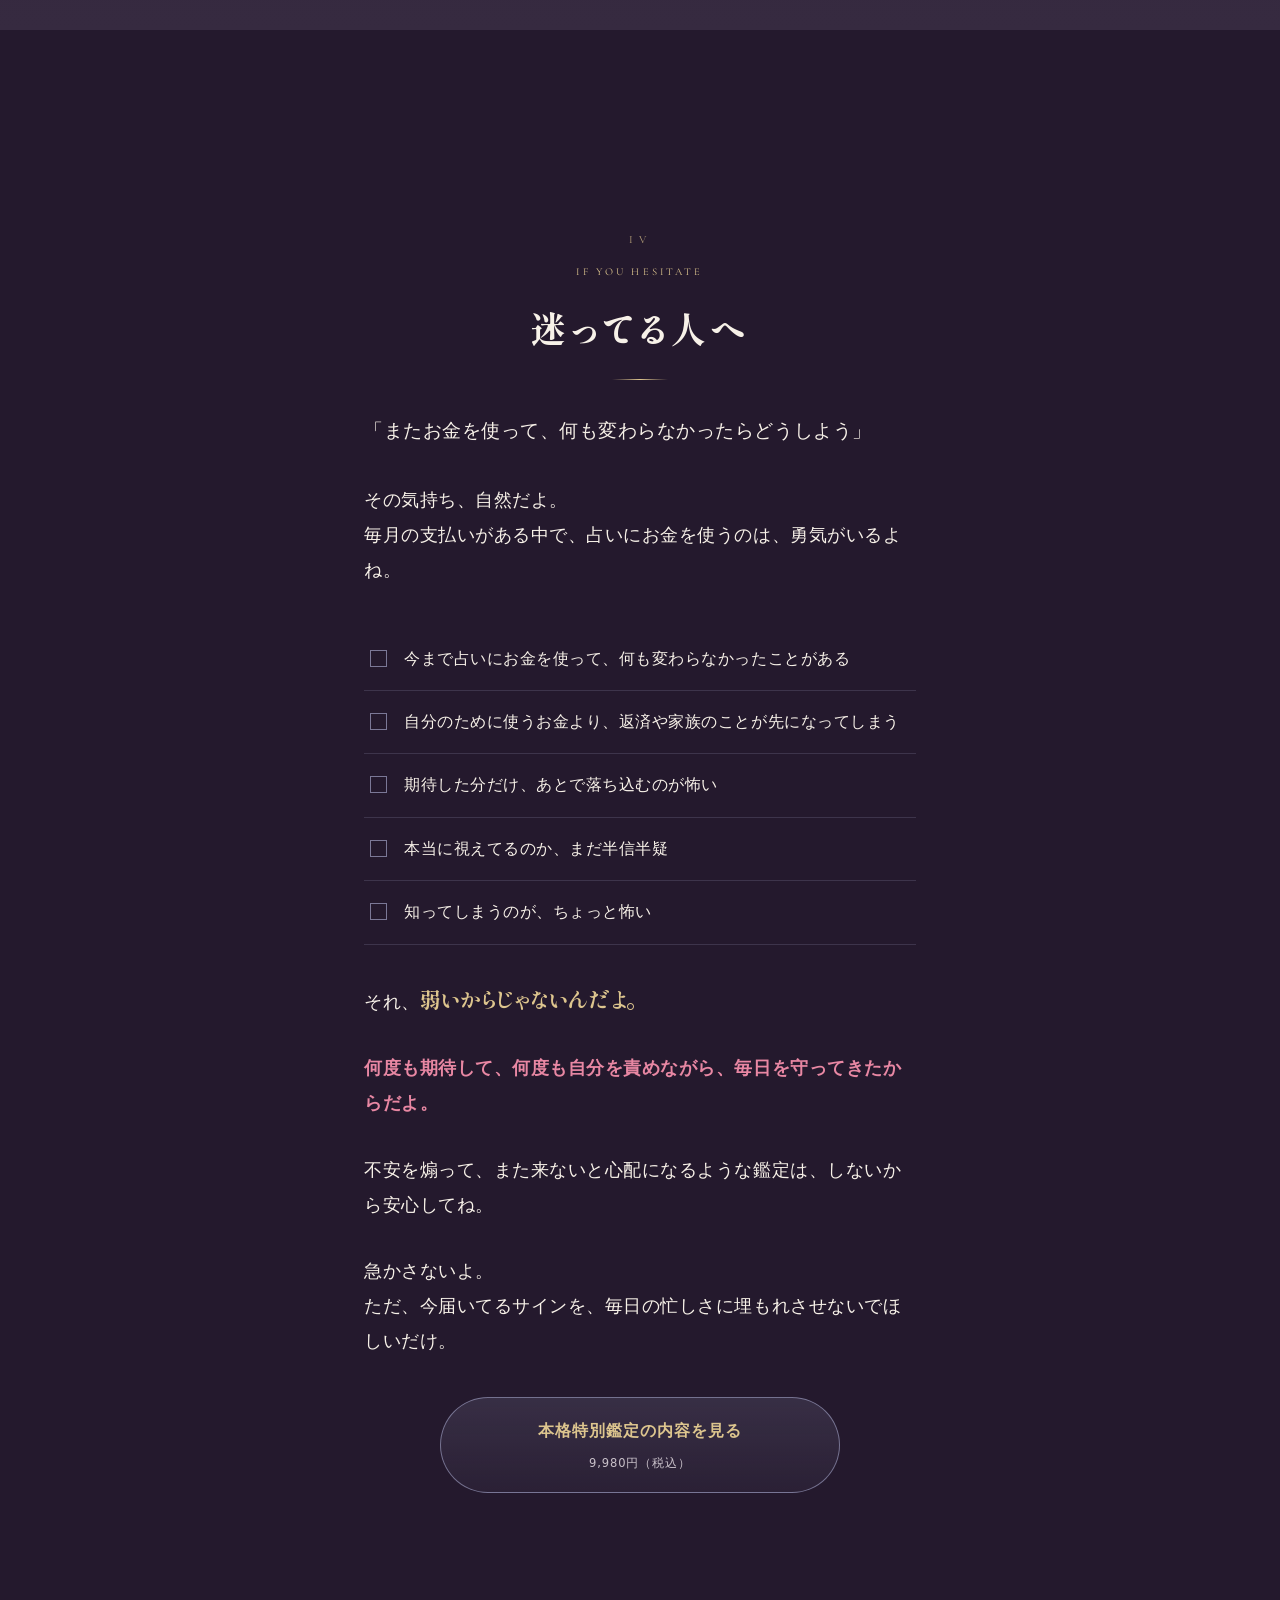
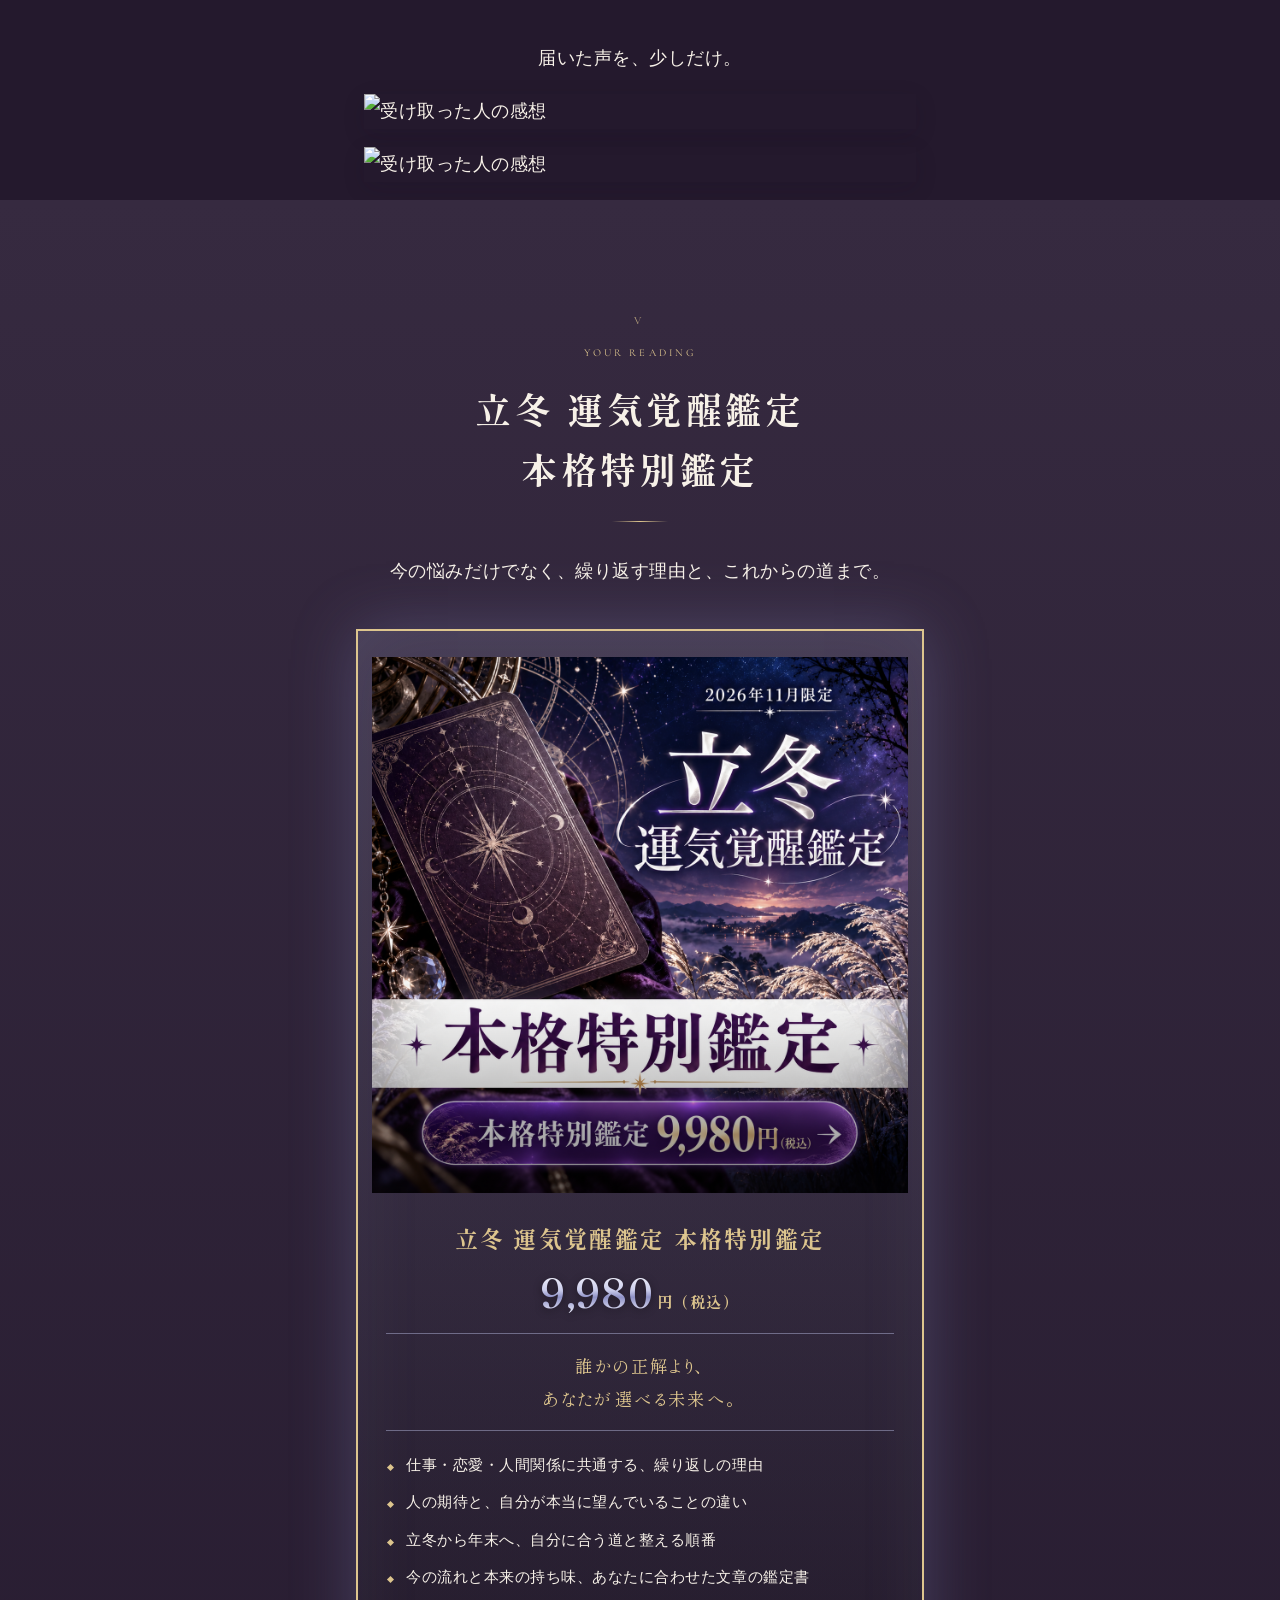
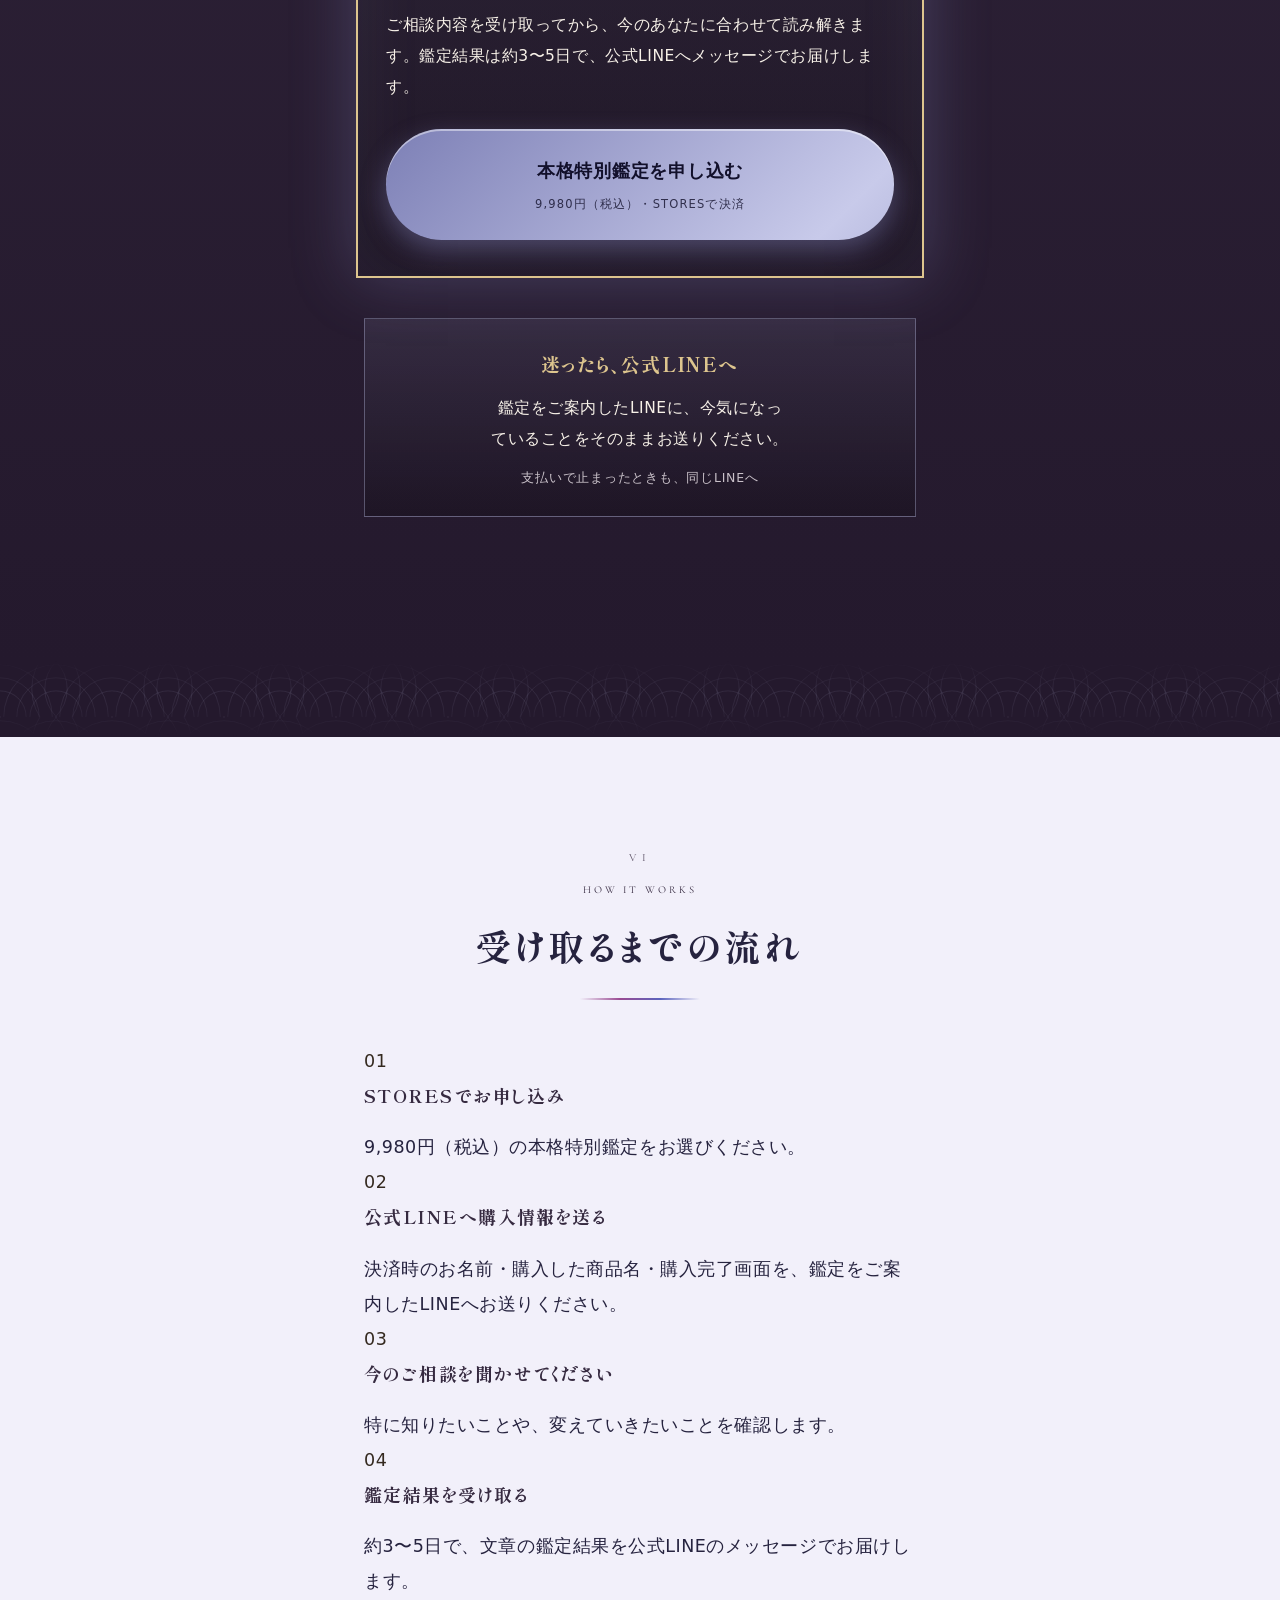
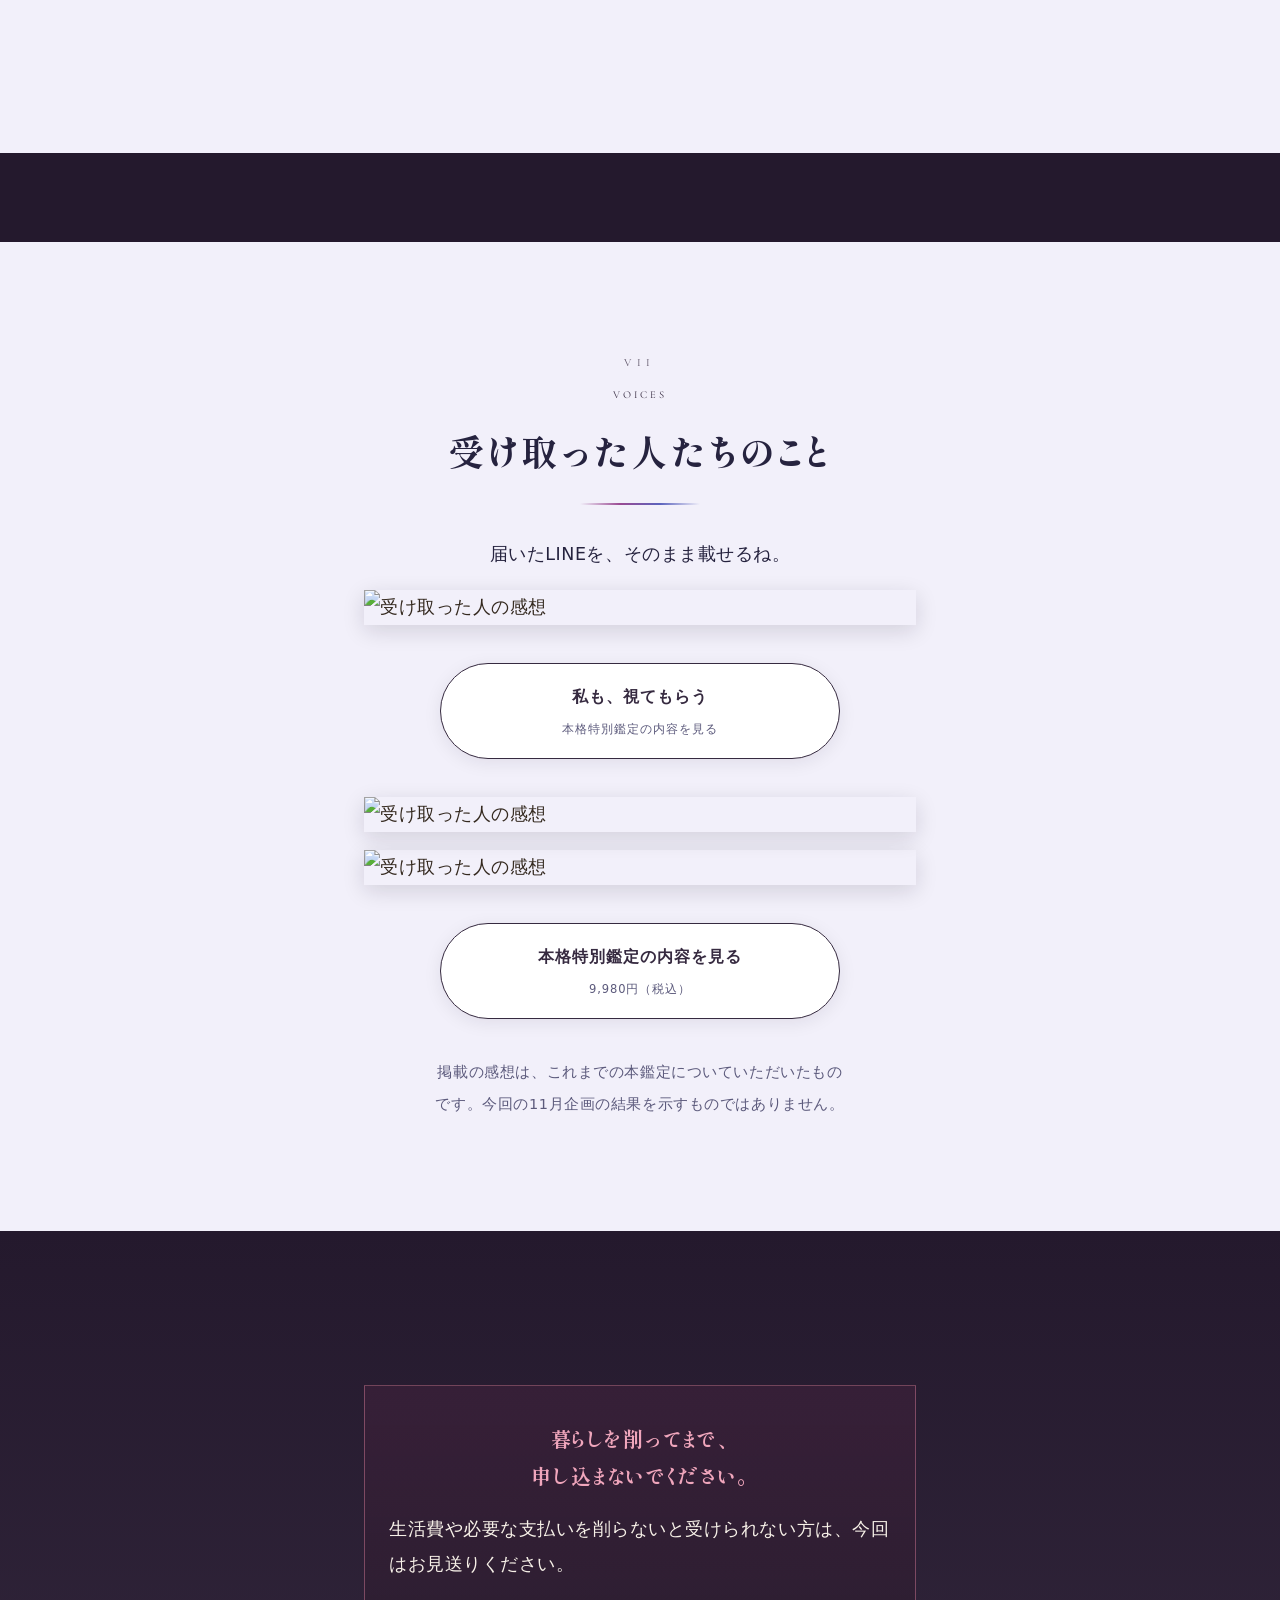
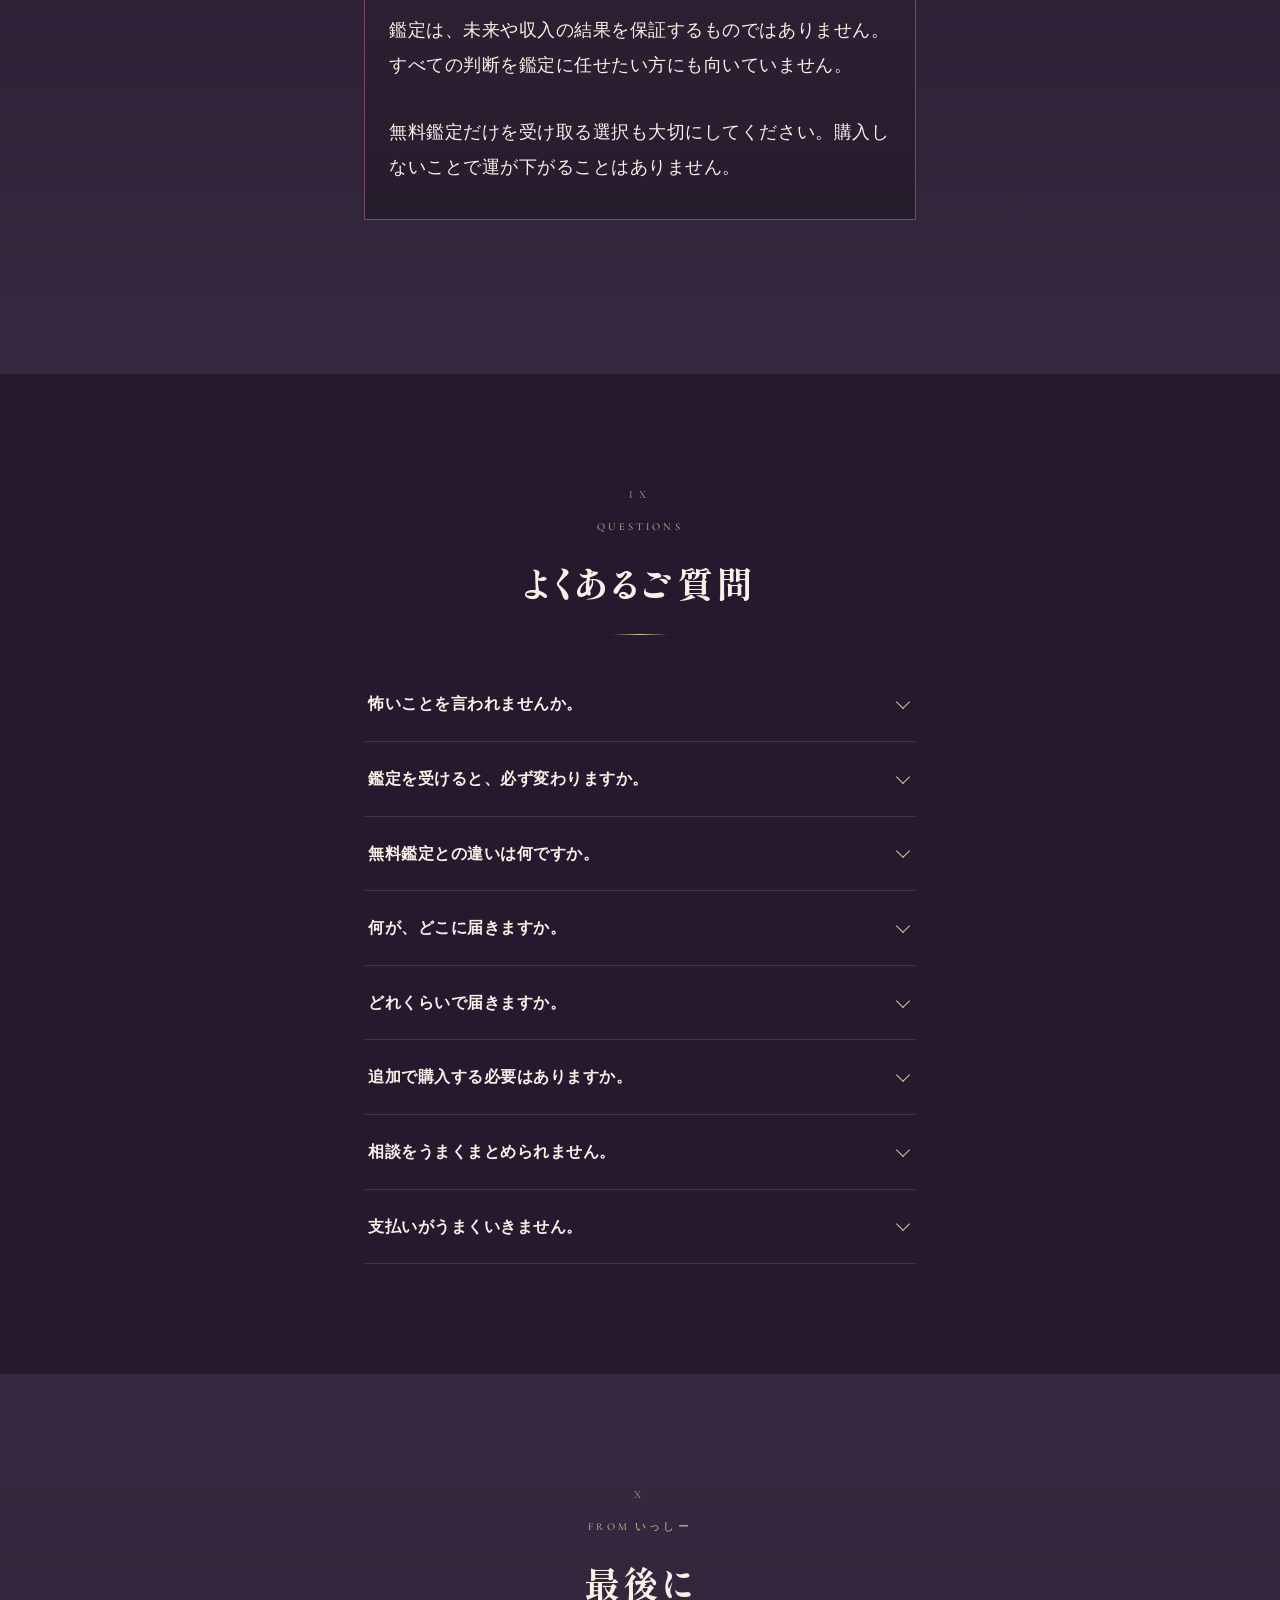
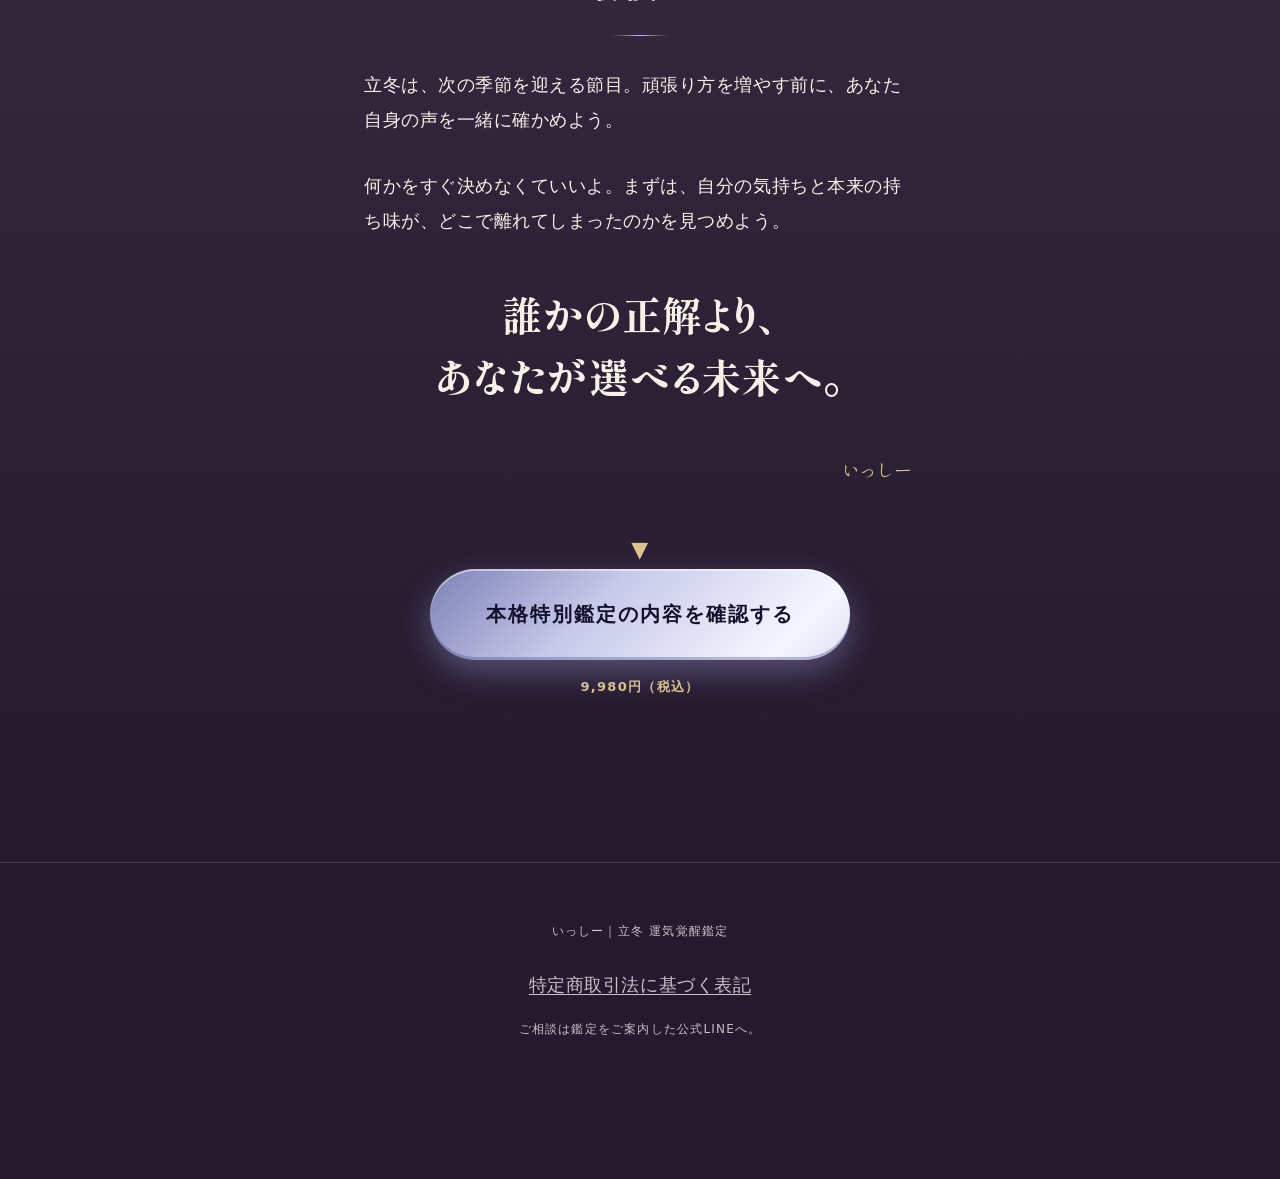
==== commit ebdc2294: "Refine November reading LPs from account originals and N1 concerns" ====
--- a/202611-isshi/index.html
+++ b/202611-isshi/index.html
@@ -5,404 +5,125 @@
 <meta charset="utf-8"/>
 <meta content="width=device-width, initial-scale=1, viewport-fit=cover" name="viewport"/>
 <meta content="noindex" name="robots"/>
-<meta content="#1A0E0A" name="theme-color"/>
+<meta content="#0E0B22" name="theme-color"/>
 <title>立冬 運気覚醒鑑定 本格特別鑑定｜いっしー</title>
 <link href="https://fonts.googleapis.com" rel="preconnect"/>
 <link crossorigin="" href="https://fonts.gstatic.com" rel="preconnect"/>
 <link href="https://fonts.googleapis.com/css2?family=Shippori+Mincho+B1:wght@400;600;700;800&amp;family=Cormorant+Garamond:wght@300;500;600&amp;display=swap" rel="stylesheet"/>
-<link href="reference-assets/lp.css?v=20261101" rel="stylesheet"/>
-<link href="reference-assets/theme-isshi.css?v=20261101" rel="stylesheet"/>
-<style>:root{--bg:#24192d;--bg2:#362a40;--bg3:#362a40;--gold:#ddc58e;--gold-hi:#ddc58e;--paper:#f7f1e8;--mute:#c9c1c9;--kon:#362a40}.hero-person img{object-fit:cover;animation:none!important;transform:none!important}.hero-person::after,.hero-flare{display:none!important}.hero-copy .tag{background:transparent;color:#f7f1e8;border:1px solid var(--gold)}.hero-person{opacity:1}.hero{min-height:650px}.hero-copy{text-shadow:0 2px 10px #0007}.hero::after{opacity:.2}.rv,.rv-b,.rv-s,.lines .ln,.stag>*{opacity:1!important;transform:none!important;filter:none!important}.connection-pending{pointer-events:none;opacity:.55}.num-gold{color:#ddc58e}.november-offer{display:block!important}.november-offer p{font-size:13px}.hero-copy .lead{font-size:20px}.s-light{color:#34291f}.hero-copy h1{font-size:clamp(32px,7vw,68px)}@media(max-width:600px){.hero{padding:0;min-height:0;display:flex;flex-direction:column}.hero-person{position:relative;inset:auto;width:100%;height:auto;aspect-ratio:1}.hero-person img{width:100%;height:100%;object-fit:contain}.hero::after{display:none}.hero-copy{position:relative;padding:30px 24px;text-shadow:none;color:#f7f1e8}.hero-copy h1{font-size:32px}.item .thumb{aspect-ratio:1;height:auto}.item .thumb img{width:100%;height:auto}}</style></head>
+<link href="reference-assets/lp.css?v=20261022n1" rel="stylesheet"/>
+<link href="reference-assets/theme-isshi.css?v=20261022n1" rel="stylesheet"/>
+<style>:root{--bg:#24192d;--bg2:#362a40;--bg3:#362a40;--gold:#ddc58e;--gold-hi:#ddc58e;--paper:#f7f1e8;--mute:#c9c1c9;--kon:#362a40}.rv,.rv-s,.rv-b,.ln,.stag>*{opacity:1!important;transform:none!important;filter:none!important}.hero-person img{animation:none!important;transform:none!important}.hero-flare{display:none}.hero-copy .tag{background:transparent;border:1px solid var(--gold);color:inherit}.november-note{padding:42px 24px;text-align:center;max-width:760px;margin:auto}.november-note .big{font-size:clamp(24px,5vw,34px)}.item .thumb{aspect-ratio:1;height:auto}.item .thumb img{width:100%;height:auto}.price{opacity:1!important;transform:none!important}.s-light{color:#34291f}.hero-copy h1{font-size:clamp(32px,6vw,62px)}.layer b{font-size:16px}.pbtn{min-height:60px}.step h3{font-size:18px}.november-note p{max-width:660px;margin:18px auto}@media(max-width:600px){.hero{min-height:0;display:flex;flex-direction:column;padding:0}.hero-person{position:relative;inset:auto;width:100%;height:auto;aspect-ratio:1}.hero-person img{width:100%;height:100%;object-fit:cover}.hero::after{display:none}.hero-copy{padding:30px 24px;text-shadow:none;color:#f7f1e8}.hero-copy h1{font-size:32px}.hero-copy .lead{font-size:17px}.strata{padding-left:34px}}</style></head>
+
 
 <body>
 <div aria-hidden="true" class="prog"><i id="progbar"></i></div>
-<div aria-hidden="true" class="momiji-fall"><i></i><i></i><i></i><i></i><i></i><i></i><i></i><i></i><i></i><i></i><i></i><i></i><i></i><i></i><i></i><i></i><i></i><i></i></div>
 
 <header class="hero">
+
 <div class="hero-person">
-<img alt="立冬 運気覚醒鑑定 本格特別鑑定" fetchpriority="high" src="reference-assets/product.png"/>
+<img alt="いっしーの世界観イメージ" fetchpriority="high" onerror="this.closest('.ph,.ph-full,.thumb,.shot,.hero-person')?.style.setProperty('display','none')" src="https://optinai.github.io/isshi-kantei/img/i_hero.jpg"/>
 <div aria-hidden="true" class="hero-flare"></div>
 </div>
 <div aria-hidden="true" class="particles" id="particles"></div>
 <div class="hero-copy">
-<div class="lead rv">立冬 運気覚醒鑑定</div>
-<h1 class="lines"><span class="ln">今年の残りを、いつもの繰り返しで終わらせたくないあなたへ。</span></h1>
+<div class="lead rv">立冬 運気覚醒鑑定｜いっしー</div>
+<h1 class="lines">今年も自分のこと、<br/>後回しのままで<br/>終わっていい？</h1>
 <div class="tag rv">無料鑑定を受け取った方へ</div>
 <div class="scrollcue rv"><span class="lat">SCROLL</span><i></i></div>
 </div>
-</header><div class="limited november-offer"><div class="limbox"><span class="lt">2026年11月の特別鑑定</span><div class="lh">無料鑑定を受け取った方へ</div><div class="ld">立冬 運気覚醒鑑定 本格特別鑑定<br/><b>9,980円（税込）</b></div><p>このページは有料の本鑑定のご案内です。</p></div></div>
+</header><div class="november-note"><p class="whisper">2026年11月の本格特別鑑定</p><p class="big">人に合わせてきた私が、これから自分のために選ぶ道は何か。</p><p>立冬 運気覚醒鑑定 本格特別鑑定<br/><b>9,980円（税込）</b></p><a class="minicta" href="#item">鑑定内容と料金を見る</a></div>
 
 
-<a class="minicta rv" href="#item" style="margin-top:26px">ご案内価格で鑑定を見る<span class="s">お申し込みは1分</span></a>
+<a class="minicta rv" href="#item" style="margin-top:26px">限定料金で鑑定を見る<span class="s">お申し込みは1分</span></a>
 
 <section class="s-ai">
-<div class="wrap">
-<div class="chapno">I</div>
-<div class="eyebrow lat">Why autumn</div>
-<h2 class="lines"><span class="ln">11月は、</span><br/><span class="ln">実りと</span><br/><span class="ln">手放しの季節です</span></h2>
-<div class="gline"></div>
-<div class="stag">
-<p class="lead-p">あの鑑定を読んでいる時、<span class="ew">どこかで手が止まりませんでしたか。</span></p>
-<p>胸のあたりが、ざわっとした。<br/>「あ、それだ」と思った。<br/>少し怖いけれど、本当はわかっていた気がした。</p>
-</div>
-<div class="big rv-b">あれ、<br/><span class="wipe">偶然じゃないんだよ。</span></div>
-<div class="stag">
-<p>そして今が11月だということにも、意味があります。</p>
-<p>木々が葉を落とすのは、枯れたからじゃないよ。<br/><strong>次の春に向けて、要らないものを手放しているだけだよ。</strong></p>
-<p>人も同じだよ。<br/>11月は、一年かけて育ててきたものが実り、<span class="ew">抱えすぎたものが自然に落ちていく</span>時期。</p>
-</div>
-<div class="quote stag">
-<p>手が止まった場所は、<br/>あなたの人生がずっと<br/>詰まっていた場所。</p>
-<p>11月は、その詰まりが<br/>いちばんゆるむ季節だよ。</p>
-</div>
-<div class="rv">
-<p>「少し怖いけど、わかる」と思った場所。<br/><strong>そこはもう、変わる準備ができています。</strong></p>
-</div>
-
-<div aria-hidden="true" class="vline"></div>
-<a class="minicta rv" href="#item">その先を、視にいく<span class="s">立冬 運気覚醒鑑定の内容を見る</span></a>
-</div>
+<div class="wrap"><div class="chapno">I</div><div class="eyebrow lat">What you felt</div><h2 class="lines"><span class="ln">あの感覚には、</span><br/><span class="ln">意味があるんだよ</span></h2><div class="gline"></div><div class="stag"><p class="lead-p">頼まれると断れない。仕事も人間関係もこなしているのに、「自分はどうしたい？」と聞かれると答えが出ない。</p><p>人に合わせてきた私が、これから自分のために選ぶ道は何か。</p><p>無料鑑定で気になった言葉があった方へ。まだしっくり来ていない方も、今のご相談を整理するところから始められます。</p></div></div>
 </section>
 <div aria-hidden="true" class="band"></div>
 
 <section class="s-dark">
-<div class="wrap">
-<div class="chapno">II</div>
-<div class="eyebrow lat">Not fortune-telling</div>
-<h2 class="lines"><span class="ln">鑑定は、</span><br/><span class="ln">当てもので</span><br/><span class="ln">はありません</span></h2>
-<div class="gline"></div>
-<div class="stag">
-<p class="lead-p">未来を言い当てて、すごいでしょと言いたいわけじゃない。<br/>怖いことを言って、言う通りにさせたいわけでもない。</p>
-<p>私が届けたいのは、<span class="ew">あなたが自分を取り戻すための言葉</span>だよ。</p>
-</div>
-<div class="ph-full px rv-s">
-
-<div class="ov rv-b">見捨てられたわけでは、<br/>ありません。</div>
-</div>
-<div class="stag">
-
-<p><span class="shu">「私の努力が足りないから」</span><br/><span class="shu">「私に価値がないから」</span><br/><span class="shu">「私だけ、見放されたんだ」</span></p>
-</div>
-<div class="big rv-b">違います。</div>
-<div class="rv">
-<p><strong>届いているサインに、気づけなくなっているだけだよ。</strong></p>
-<p>そして11月は、そのサインが<span class="ew">いちばん濃く降りてくる</span>時期だよ。</p>
-</div>
-<a class="minicta rv" href="#item">届いているサインを、受け取る<span class="s">本格特別鑑定 9,980円</span></a>
-</div>
+<div class="wrap"><div class="chapno">II</div><div class="eyebrow lat">Not fortune-telling</div><h2 class="lines"><span class="ln">鑑定は、</span><br/><span class="ln">当てものじゃないんだ</span></h2><div class="gline"></div><div class="stag"><p>何かをすぐ決めなくていいよ。まずは、自分の気持ちと本来の持ち味が、どこで離れてしまったのかを見つめよう。</p><div class="big">自分を責めるための<br/>鑑定ではありません。</div><p>また今度でいいと見送るうちに、自分の本音を聞く時間までなくなってしまう。そんな毎日を、これからも繰り返したいわけじゃないよね。</p></div></div>
 </section>
 
 <section class="s-ai-r">
-<div class="wrap">
-<div class="chapno">III</div>
-<div class="eyebrow lat">The difference</div>
-<h2 class="lines"><span class="ln">無料鑑定で</span><br/><span class="ln">視えたもの、</span><br/><span class="ln">視えなかったもの</span></h2>
-<div class="gline"></div>
-<div class="stag">
-<p class="lead-p">無料鑑定でお伝えしたのは、<span class="ew">今あなたに何が起きているか</span>。それだけだよ。</p>
-<p>それでも、心が軽くなった方は多い。</p>
-<p>でも、ひとつだけ。</p>
-<p>「軽くなったのに、なぜかまた戻る」<br/>そう感じたこと、ありませんか。</p>
-<p>逆に、無料鑑定がピンと来なかった方。それも同じだよ。<br/>表層しか視ていないので、まだ本当の場所に届いていないだけだよ。</p>
-<p>「自分が何をしたいのか分からない」——そう書かれる方も、本当に多いだよ。<br/>それも、詰まりのしわざだよ。</p>
-</div>
-<div class="big rv-b"><span class="s">楽になったことと、</span>現実が変わることは、<br/><span class="wipe">別だよ。</span></div>
-<div class="stag">
-<p><span class="mk">当たっていた。</span><br/><span class="mk">胸が軽くなった。</span><br/><span class="mk">少し、泣きそうになった。</span></p>
-<p>そこで終わると、数日後、<strong>また同じ日常に戻ります。</strong></p>
-<p>人生が詰まっていた<span class="ew">根本のパターン</span>は、気づいただけでは変わりきらないからだよ。</p>
-</div>
-<div class="depth stag">
-<div class="band-label f">無料鑑定で視えたところ</div>
-<div class="layer free">
-<span class="tag">表層</span>
-<div class="nm">今、何が起きているか</div>
-<div class="sub">目の前で起きていること。今の流れ。</div>
-</div>
-<div class="layer free">
-<span class="tag">その下</span>
-<div class="nm">何に苦しんでいるか</div>
-<div class="sub">言葉にできている悩み。</div>
-</div>
-<div class="band-label d">ここから先が、立冬 運気覚醒鑑定</div>
-<div class="layer deep">
-<span class="tag">深層</span>
-<div class="nm">なぜ、それが起きたのか</div>
-<div class="sub">出来事の理由。今この時期に来た意味。</div>
-</div>
-<div class="layer deep">
-<span class="tag">根っこ</span>
-<div class="nm">なぜ、繰り返してきたのか</div>
-<div class="sub">同じ場所で何度も躓く、その仕組み。</div>
-</div>
-<div class="layer deep">
-<span class="tag">魂</span>
-<div class="nm">本来、持っている力</div>
-<div class="sub">まだ使えていないもの。ブレーキになっているもの。</div>
-</div>
-<div class="layer deep">
-<span class="tag">この11月</span>
-<div class="nm">何を手放し、何を残すか</div>
-<div class="sub">今年のうちに終わらせるもの。来年へ持っていくもの。</div>
-</div>
-<div class="layer deep">
-<span class="tag">これから</span>
-<div class="nm">どの順番で整えるか</div>
-<div class="sub">年明けまでの流れと、今やるべきこと。</div>
-</div>
-<div class="cap2">同じ場所を、7つの層で視ています</div>
-</div>
-<div class="quote stag">
-<p>無料鑑定は、<br/>扉の前に立つためのもの。</p>
-<p>立冬 運気覚醒鑑定は、その扉を開けて、<br/>年内に人生を動かすためのものだよ。</p>
-</div>
-<a class="cta rv" href="#item">
-<span class="arrow">▼</span>
-<span class="btn">立冬 運気覚醒鑑定を受け取る</span>
-<span class="sub">▶ 鑑定の内容を見る</span>
-<span class="micro">本格特別鑑定 9,980円</span>
-</a>
-</div>
+<div class="wrap"><div class="chapno">III</div><div class="eyebrow lat">The difference</div><h2 class="lines"><span class="ln">無料鑑定で</span><br/><span class="ln">視えたもの、</span><br/><span class="ln">視えなかったもの</span></h2><div class="gline"></div><p>無料鑑定は、今のご相談を見つめる入口です。本鑑定では、繰り返しの理由と、ここから選べる道まで読み解きます。</p><div class="big">誰かの正解より、<br/>あなたが選べる未来へ。</div><div class="strata" style="--free-h:33%"><div aria-hidden="true" class="gauge"><i class="g1"></i><i class="g2"></i><b class="l1">無料鑑定</b><b class="l2">本鑑定</b></div><div class="layer free" style="--d:0"><span class="lv">01</span><b>いま気になっていること</b></div><div class="layer free" style="--d:1"><span class="lv">02</span><b>現在の流れと感じている不安</b></div><div class="layer deep" style="--d:2"><span class="lv">03</span><b>仕事・恋愛・人間関係に共通する、繰り返しの理由</b></div><div class="layer deep" style="--d:3"><span class="lv">04</span><b>人の期待と、自分が本当に望んでいることの違い</b></div><div class="layer deep" style="--d:4"><span class="lv">05</span><b>立冬から年末へ、自分に合う道と整える順番</b></div><div class="layer deep" style="--d:5"><span class="lv">06</span><b>あなたの言葉に合わせた、これからの整え方</b></div></div><p>これはお金や人間関係の結果を約束するものではなく、今の自分を理解し、選ぶための鑑定書です。</p><a class="cta" href="#item"><span class="arrow">▼</span><span class="btn">本鑑定で分かることを見る</span><span class="sub">9,980円（税込）の1商品</span></a></div>
 </section>
 <div class="wrap"><div class="growline"></div></div>
 
 <section class="s-dark">
 <div class="wrap">
 <div class="chapno">IV</div>
-<div class="eyebrow lat">Before the year ends</div>
-<h2 class="lines"><span class="ln">来年に</span><br/><span class="ln">持っていか</span><br/><span class="ln">ないために</span></h2>
-<div class="gline"></div>
-<div class="stag">
-<p class="lead-p">毎年、年末が近づくとこう思いませんか。</p>
-<p><span class="mk">「今年も、何も変わらなかった」</span></p>
-<p>そして年が明けて、また同じことを考える。<br/>その繰り返しに、心当たりがある方は多いはずだよ。</p>
-</div>
-<div class="big rv-b">変わらなかったんじゃない。<br/><span class="wipe">持ち越しただけだよ。</span></div>
-<div class="stag">
-<p>手放せなかった人間関係。<br/>踏み出せなかった仕事。<br/>言えなかった言葉。</p>
-<p>それを抱えたまま年を越すと、<strong>来年も同じ重さで始まります。</strong></p>
-<p>11月のうちに視ておく意味は、そこだよ。<br/>年内に整理できるものと、来年へ渡すもの。<br/><span class="ew">その線引きができるのが、この季節</span>なんだよ。</p>
-</div>
-<a class="minicta rv" href="#item">年内に、整理しておく<span class="s">立冬 運気覚醒鑑定の内容を見る</span></a>
-</div>
-</section>
-
-<section class="s-ai-r">
-<div class="wrap">
-<div class="chapno">V</div>
 <div class="eyebrow lat">If you hesitate</div>
-<h2 class="lines"><span class="ln">迷っている方へ</span></h2>
+<h2 class="lines"><span class="ln">迷ってる人へ</span></h2>
 <div class="gline"></div>
 <div class="stag">
 <p class="lead-p">「またお金を使って、何も変わらなかったらどうしよう」</p>
-<p>その気持ち、自然だよ。<br/>お金を払ってまで見てもらうのは、少し怖いですよね。</p>
+<p>その気持ち、自然だよ。<br/>毎月の支払いがある中で、占いにお金を使うのは、勇気がいるよね。</p>
 </div>
 <ul class="chk rv">
 <li>今まで占いにお金を使って、何も変わらなかったことがある</li>
-<li>期待した分だけ、後で落ち込むのが怖い</li>
-<li>自分にそこまでお金を使っていいのか、わからない</li>
-<li>本当に視えているのか、まだ半信半疑</li>
-<li>知ってしまうのが、少し怖い</li>
+<li>自分のために使うお金より、返済や家族のことが先になってしまう</li>
+<li>期待した分だけ、あとで落ち込むのが怖い</li>
+<li>本当に視えてるのか、まだ半信半疑</li>
+<li>知ってしまうのが、ちょっと怖い</li>
 </ul>
 
+<div class="ph wide px rv-s">
+<img alt="静かな光" decoding="async" loading="lazy" onerror="this.closest('.ph,.ph-full,.thumb,.shot,.hero-person')?.style.setProperty('display','none')" src="https://optinai.github.io/isshi-kantei/img/window_01.jpg"/>
+</div>
 <div class="stag">
 <p>それ、<span class="ew">弱いからじゃないんだよ。</span></p>
-<p><strong>何度も期待して、何度も自分を責めてきたからだよ。</strong></p>
-<p>急かしません。<br/>ただ、今届いているサインを、日常に埋もれさせないでほしいだけだよ。</p>
+<p><strong>何度も期待して、何度も自分を責めながら、毎日を守ってきたからだよ。</strong></p>
+<p>不安を煽って、また来ないと心配になるような鑑定は、しないから安心してね。</p>
+<p>急かさないよ。<br/>ただ、今届いてるサインを、毎日の忙しさに埋もれさせないでほしいだけ。</p>
 </div>
-<a class="minicta rv" href="#item">どんな鑑定か、見てみる<span class="s">お届けする内容があります</span></a>
+<a class="minicta rv" href="#item">本格特別鑑定の内容を見る<span class="s">9,980円（税込）</span></a>
 </div>
 </section>
 
 
 <div class="wrap">
 <div class="rv"><p class="tc">届いた声を、少しだけ。</p></div>
-
-
+<figure class="shot rv"><img alt="受け取った人の感想" decoding="async" loading="lazy" src="https://optinai.github.io/isshi-kantei/img/voices/k_01.png"/></figure>
+<figure class="shot rv"><img alt="受け取った人の感想" decoding="async" loading="lazy" src="https://optinai.github.io/isshi-kantei/img/voices/k_02.png"/></figure>
 </div>
 <section class="s-ai" data-sticky-hide="" id="item">
-<div class="wrap">
-<div class="chapno">VI</div>
-<div class="eyebrow lat">The reading</div>
-<h2 class="lines"><span class="ln">立冬 運気覚醒鑑定</span></h2>
-<div class="gline"></div>
-<div class="stag">
-<p class="tc">お一人ずつ、丁寧に視ていきます。</p>
-<p class="tc">視るのは、<span class="ew">今年のあなたの、いちばん深いところ</span>だよ。</p>
-</div>
-
-
-<div class="item rec">
-<div class="badge">11月だけの、特別鑑定です</div>
-<div class="thumb"><img alt="立冬 運気覚醒鑑定 本格特別鑑定" decoding="async" loading="lazy" src="reference-assets/product.png"/></div>
-<div class="pname">立冬 運気覚醒鑑定 本格特別鑑定</div>
-<div class="pr-stage">
-
-<div class="nanto">本格特別鑑定</div>
-<div class="price"><span class="num-gold">9,980</span><small>円</small></div>
-
-</div>
-<div class="goal">今年の答え合わせと、<br/>年明けまでの道筋</div>
-<p>今起きていることだけでなく、<strong>なぜそれが起きたのか</strong>を、魂の深いところから視ていきます。</p>
-<ul>
-<li>なぜ今、この流れが来たのか</li>
-<li>あなたが本来持っている力の根っこ</li>
-<li>同じことを繰り返してきた理由</li>
-<li>魂のブレーキになっているもの</li>
-<li>この11月、手放すべきもの</li>
-<li>人間関係・お金・仕事の流れ</li>
-<li>年明けまでの流れと、今やるべきこと</li>
-<li>あなたの本質と、これからの流れ</li>
-</ul>
-<p>同じところで何度も躓いている自覚がある方ほど、この時期は深く整理しやすい流れが出ています。</p>
-<a class="pbtn" href="https://pmsdqb4c2p0emj0yagvc.stores.jp/items/6ad9b8a13f59f5a3f8e46f3f" rel="noopener" target="_blank">立冬 運気覚醒鑑定を受け取る<span class="s">ご案内価格 9,980円</span></a>
-</div>
-<div class="whisper rv">
-      無理をして受けるものでは、<br/>ありません。<br/>今の暮らしを壊さない範囲で、大丈夫だよ。
-    </div>
-<div class="quote stag">
-<p>鑑定は、お一人ずつ<br/>視て、書いています。</p>
-<p>11月のうちにお受けできる数に、<br/>限りがあります。</p>
-</div>
-<div class="linebox rv">
-<div class="lh">迷っていることがあれば</div>
-<p>今の状況を、そのままLINEへ。<br/>この鑑定が合うかどうか、私からお返事します。</p>
-<div class="ls">お支払いで止まった時も、同じくLINEへ</div>
-</div>
-
-</div>
+<div class="wrap"><div class="chapno">V</div><div class="eyebrow lat">Your reading</div><h2>立冬 運気覚醒鑑定<br/>本格特別鑑定</h2><div class="gline"></div><p class="tc">今の悩みだけでなく、繰り返す理由と、これからの道まで。</p><div class="item rec"><div class="thumb"><img alt="立冬 運気覚醒鑑定 本格特別鑑定" loading="lazy" src="reference-assets/product.png"/></div><div class="pname">立冬 運気覚醒鑑定 本格特別鑑定</div><div class="price"><span class="num-gold">9,980</span><small>円（税込）</small></div><div class="goal">誰かの正解より、<br/>あなたが選べる未来へ。</div><ul><li>仕事・恋愛・人間関係に共通する、繰り返しの理由</li><li>人の期待と、自分が本当に望んでいることの違い</li><li>立冬から年末へ、自分に合う道と整える順番</li><li>今の流れと本来の持ち味、あなたに合わせた文章の鑑定書</li></ul><p>ご相談内容を受け取ってから、今のあなたに合わせて読み解きます。鑑定結果は約3〜5日で、公式LINEへメッセージでお届けします。</p><a class="pbtn" href="https://pmsdqb4c2p0emj0yagvc.stores.jp/items/6ad9b8a13f59f5a3f8e46f3f" rel="noopener" target="_blank">本格特別鑑定を申し込む<span class="s">9,980円（税込）・STORESで決済</span></a></div><div class="linebox"><div class="lh">迷ったら、公式LINEへ</div><p>鑑定をご案内したLINEに、今気になっていることをそのままお送りください。</p><div class="ls">支払いで止まったときも、同じLINEへ</div></div></div>
 </section>
 <div aria-hidden="true" class="band"></div>
 
 <section class="s-light">
-<div class="wrap">
-<div class="chapno">VII</div>
-<div class="eyebrow lat">The flow</div>
-<h2 class="lines"><span class="ln">受け取るまでの流れ</span></h2>
-<div class="gline"></div>
-<div class="steps stag">
-<div class="st">
-<span class="when">お申し込み</span>
-<h4>ご購入いただく</h4>
-<p>お名前と、購入画面のスクリーンショットをLINEに送ってね。ここで一度、私が確認します。</p>
-</div>
-<div class="st">
-<span class="when">確認がとれたら</span>
-<h4>二度目の質問をお送りします</h4>
-<p>ここが、いちばん大事なところ。<br/>今いちばんしんどい瞬間。認めるのが怖かったこと。夜にふっと出てくる気持ち。<br/>上手に書こうとしなくて大丈夫。思いついたままの言葉で構いません。</p>
-</div>
-<div class="st">
-<span class="when">お返事をいただいてから</span>
-<h4>その言葉ごと、深く視ます</h4>
-<p>いただいた言葉を一つずつ受け取りながら、なぜ今この流れが来ているのかを視ていきます。<br/>ここに時間をかけたいので、<strong>約3〜5日</strong>いただいています。</p>
-</div>
-<div class="st">
-<span class="when">仕上がったら</span>
-<h4>鑑定書をお届けします</h4>
-<p>読み終えたあとに、そのまま置いておける長さで書きます。何度でも読み返してね。</p>
-</div>
-</div>
-<div class="whisper rv">
-      申し込んで、はい終わり、じゃないよ。<br/>
-      あなたの言葉を聞いてから、書きはじめます。
-    </div>
-<a class="cta rv" href="#item">
-<span class="arrow">▼</span>
-<span class="btn">鑑定を申し込む</span>
-<span class="sub">▶ 受け取るまで、あと1分</span>
-</a>
-</div>
+<div class="wrap"><div class="chapno">VI</div><div class="eyebrow lat">How it works</div><h2>受け取るまでの流れ</h2><div class="gline"></div><div class="steps"><div class="step"><span class="n">01</span><div><h3>STORESでお申し込み</h3><p>9,980円（税込）の本格特別鑑定をお選びください。</p></div></div><div class="step"><span class="n">02</span><div><h3>公式LINEへ購入情報を送る</h3><p>決済時のお名前・購入した商品名・購入完了画面を、鑑定をご案内したLINEへお送りください。</p></div></div><div class="step"><span class="n">03</span><div><h3>今のご相談を聞かせてください</h3><p>特に知りたいことや、変えていきたいことを確認します。</p></div></div><div class="step"><span class="n">04</span><div><h3>鑑定結果を受け取る</h3><p>約3〜5日で、文章の鑑定結果を公式LINEのメッセージでお届けします。</p></div></div></div></div>
 </section>
 <div class="wrap"><div class="growline"></div></div>
 
 <section class="s-light">
-<div class="wrap"><div class="chapno">VIII</div><div class="eyebrow lat">Your reading</div><h2>あなたの言葉に合わせて</h2><div class="gline"></div><p>恋愛、仕事、お金、人との縁。いま気になっていることを、うまくまとめようとせずに聞かせてね。</p><p>あなたのご回答を受け取ってから、その内容に合わせた鑑定書をお届けします。</p><a class="minicta" href="#item">鑑定の内容を確かめる</a></div>
+<div class="wrap">
+<div class="chapno">VII</div>
+<div class="eyebrow lat">Voices</div>
+<h2 class="lines"><span class="ln">受け取った人たちのこと</span></h2>
+<div class="gline"></div>
+<div class="rv"><p class="tc">届いたLINEを、そのまま載せるね。</p></div>
+<figure class="shot rv"><img alt="受け取った人の感想" decoding="async" loading="lazy" src="https://optinai.github.io/isshi-kantei/img/voices/k_03.png"/></figure>
+<a class="minicta rv" href="#item">私も、視てもらう<span class="s">本格特別鑑定の内容を見る</span></a>
+<figure class="shot rv"><img alt="受け取った人の感想" decoding="async" loading="lazy" src="https://optinai.github.io/isshi-kantei/img/voices/k_04.png"/></figure>
+<figure class="shot rv"><img alt="受け取った人の感想" decoding="async" loading="lazy" src="https://optinai.github.io/isshi-kantei/img/voices/k_05.png"/></figure>
+<a class="minicta rv" href="#item">本格特別鑑定の内容を見る<span class="s">9,980円（税込）</span></a>
+<p class="whisper">掲載の感想は、これまでの本鑑定についていただいたものです。今回の11月企画の結果を示すものではありません。</p></div>
 </section>
 
 <section class="s-ai-r">
-<div class="wrap">
-<div class="warn stag">
-<div class="eyebrow lat">Please do not</div>
-<h3>申し込まないでほしい方が、<br/>います</h3>
-<p>今、生活が苦しくて、このお金を出すために何かを削らなければならない方。</p>
-<p><strong>今回は、見送ってね。</strong></p>
-<p>ご家族がいる方は、一度相談してから決めてね。<br/>暮らしを削ってまで、受け取るものじゃないよ。</p>
-<p>無料鑑定でお伝えしたことを、何度でも読み返してね。<br/>そこに書いたことは、本当のことだよ。</p>
-<p>状況が変わった時に、また来てくださったらいい。<br/><strong>その時、私はここにいます。</strong></p>
-</div>
-<div class="big rv-b" style="margin-top:46px">暮らしを壊さずに<br/>来られる方へ。</div>
-
-</div>
+<div class="wrap"><div class="warn"><h3>暮らしを削ってまで、<br/>申し込まないでください。</h3><p>生活費や必要な支払いを削らないと受けられない方は、今回はお見送りください。</p><p>鑑定は、未来や収入の結果を保証するものではありません。すべての判断を鑑定に任せたい方にも向いていません。</p><p>無料鑑定だけを受け取る選択も大切にしてください。購入しないことで運が下がることはありません。</p></div></div>
 </section>
 
 <section class="s-dark">
-<div class="wrap">
-<div class="chapno">X</div>
-<div class="eyebrow lat">Questions</div>
-<h2 class="sm lines"><span class="ln">よくあるご質問</span></h2>
-<div class="gline"></div>
-<div class="stag">
-<details class="faq"><summary>立冬 運気覚醒鑑定は、ふだんの鑑定と何が違いますか。</summary>
-<div class="ans">視る深さは同じだよ。違うのは、この11月にあなたが何を手放し、何を年明けに持っていくべきかを、はっきりお伝えするところだよ。季節の流れに合わせて視ているので、今この時期だけのご案内にしています。</div>
-</details>
-<details class="faq"><summary>怖いことを言われませんか。</summary>
-<div class="ans">言いません。私は、怖がらせて動かす鑑定はしません。ただ、見ないままだと同じことを繰り返しやすい部分については、正直にお伝えします。</div>
-</details>
-<details class="faq"><summary>当たっていなかったらどうしよう、と思ってしまいます。</summary>
-<div class="ans">鑑定は、当てものじゃないよ。読んだときに「ざわっとした場所」を、あなた自身が見つけるためのものだよ。ひとつでも心に残る場所があれば、それが今のあなたに必要なところだよ。</div>
-</details>
-<details class="faq"><summary>家族に知られませんか。</summary>
-<div class="ans">鑑定書はこのLINEにだけ届きます。郵送物も、家に届くものも一切ありません。読む時間も場所も、あなたが決めてね。</div>
-</details>
-<details class="faq"><summary>どれくらいで届きますか。</summary>
-<div class="ans">お申し込みのあと、鑑定前に聞かせてほしいことをLINEでお送りします。ご回答をいただいてから、約3〜5日ほどで仕上げてお届けします。</div>
-</details>
-
-<details class="faq"><summary>質問に上手く答えられる自信がありません。</summary>
-<div class="ans">大丈夫だよ。長く書かなくて構いません。思いついたままの言葉で送ってね。</div>
-</details>
-<details class="faq"><summary>お守りの石など、あとから何か購入する必要はありますか。</summary>
-<div class="ans">ありません。鑑定の中で、石や道具の購入をお願いすることはありません。追加の費用も一切かかりません。</div>
-</details>
-<details class="faq"><summary>お支払いがうまくいきません。</summary>
-<div class="ans">よくあることなので、気にしないでね。エラーが出た、途中で止まった、どの方法がいいかわからない。そのままLINEに送ってね。一緒に手順を確認します。</div>
-</details>
-</div>
-<a class="minicta rv" href="#item">鑑定を申し込む<span class="s">立冬 運気覚醒鑑定</span></a>
-</div>
+<div class="wrap"><div class="chapno">IX</div><div class="eyebrow lat">Questions</div><h2>よくあるご質問</h2><div class="gline"></div><details class="faq"><summary>怖いことを言われませんか。</summary><div class="ans">不幸や霊障を断定したり、購入しないと悪いことが起きると伝えたりはしません。ご相談に合わないと感じたら、無理に申し込む必要はありません。</div></details><details class="faq"><summary>鑑定を受けると、必ず変わりますか。</summary><div class="ans">未来や収入、相手の気持ちなどの結果は保証できません。ご相談の背景を見つめ、自分で選ぶための手がかりをお届けするものです。</div></details><details class="faq"><summary>無料鑑定との違いは何ですか。</summary><div class="ans">無料鑑定は今の悩みを知る入口。本鑑定では、同じ悩みが続く背景と、これから整える順番、選べる道まで文章でお伝えします。</div></details><details class="faq"><summary>何が、どこに届きますか。</summary><div class="ans">ご相談に合わせた文章の鑑定書を、公式LINEのメッセージでお届けします。郵送物はありません。決済履歴や端末の通知などは、ご自身の設定をご確認ください。</div></details><details class="faq"><summary>どれくらいで届きますか。</summary><div class="ans">購入後、公式LINEへ決済時のお名前・購入した商品名・購入完了画面をお送りください。ご相談内容を確認し、約3〜5日で鑑定結果をお届けします。</div></details><details class="faq"><summary>追加で購入する必要はありますか。</summary><div class="ans">この鑑定は9,980円（税込）の1商品です。鑑定を受けるために、お守りや石などを追加で購入する必要はありません。</div></details><details class="faq"><summary>相談をうまくまとめられません。</summary><div class="ans">今いちばん気になることを、そのままの言葉でお送りください。長く、きれいに書く必要はありません。</div></details><details class="faq"><summary>支払いがうまくいきません。</summary><div class="ans">エラー画面や、どの段階で止まったかを、鑑定をご案内した公式LINEへお送りください。</div></details></div>
 </section>
 
 <section class="s-ai">
-<div class="wrap">
-<div class="chapno">XI</div>
-<div class="eyebrow lat">From Isshi</div>
-<h2 class="lines"><span class="ln">最後に</span></h2>
-<div class="gline"></div>
-<!-- IMG差し替え⑦：いっしーのポートレート／イメージ（3:4 縦） -->
-<div class="ph portrait rv-s">
-
-</div>
-<div class="stag">
-<p class="lead-p">私は、当てて驚かせる人じゃないよ。</p>
-<p><strong>占いは、当てるものじゃなくて、あなたが自分を取り戻すためのもの。</strong></p>
-
-<p>私も昔、大切にされない恋愛をくり返してた時期があるよ。<br/>だから、ひとりで抱えて頑張る辛さが、他人事じゃない。</p>
-<p>お金も、仕事も、体も、家族も、人との縁も。<br/>ぜんぶつながってるから、<span class="ew">どこか1つを責めなくていいんだよ。</span></p>
-<p>無料鑑定は、入り口。<br/>そこで視えたものの<span class="ew">奥</span>が、まだ残ってる。</p>
-<p>あなたがここまで来たこと自体に、意味があるよ。</p>
-</div>
-<div class="whisper rv">金額の話じゃなくて、<br/>お金も、仕事も、体も、家族も、人との縁も、<br/>ひとりで抱えてきた毎日を、一度ほどきたい人の話だよ。</div>
-
-<div class="sign rv">いっしー</div>
-<a class="cta rv" href="#item">
-<span class="arrow">▼</span>
-<span class="btn">本鑑定を受け取る</span>
-<span class="sub">▶ 本格特別鑑定 9,980円</span>
-
-</a>
-</div>
+<div class="wrap"><div class="chapno">X</div><div class="eyebrow lat">From いっしー</div><h2>最後に</h2><div class="gline"></div><p>立冬は、次の季節を迎える節目。頑張り方を増やす前に、あなた自身の声を一緒に確かめよう。</p><p>何かをすぐ決めなくていいよ。まずは、自分の気持ちと本来の持ち味が、どこで離れてしまったのかを見つめよう。</p><div class="big">誰かの正解より、<br/>あなたが選べる未来へ。</div><p class="sign">いっしー</p><a class="cta" href="#item"><span class="arrow">▼</span><span class="btn">本格特別鑑定の内容を確認する</span><span class="sub">9,980円（税込）</span></a></div>
 </section>
-<footer><div class="wrap"><p>いっしー｜2026年11月の特別鑑定</p><p><a href="https://pmsdqb4c2p0emj0yagvc.stores.jp/tokushoho" rel="noopener" target="_blank">特定商取引法に基づく表記</a></p><p>ご相談は、鑑定をご案内した公式LINEへ。</p></div></footer>
+<footer><div class="wrap"><p>いっしー｜立冬 運気覚醒鑑定</p><a href="https://pmsdqb4c2p0emj0yagvc.stores.jp/tokushoho" rel="noopener" target="_blank">特定商取引法に基づく表記</a><p>ご相談は鑑定をご案内した公式LINEへ。</p></div></footer>
 
 
 
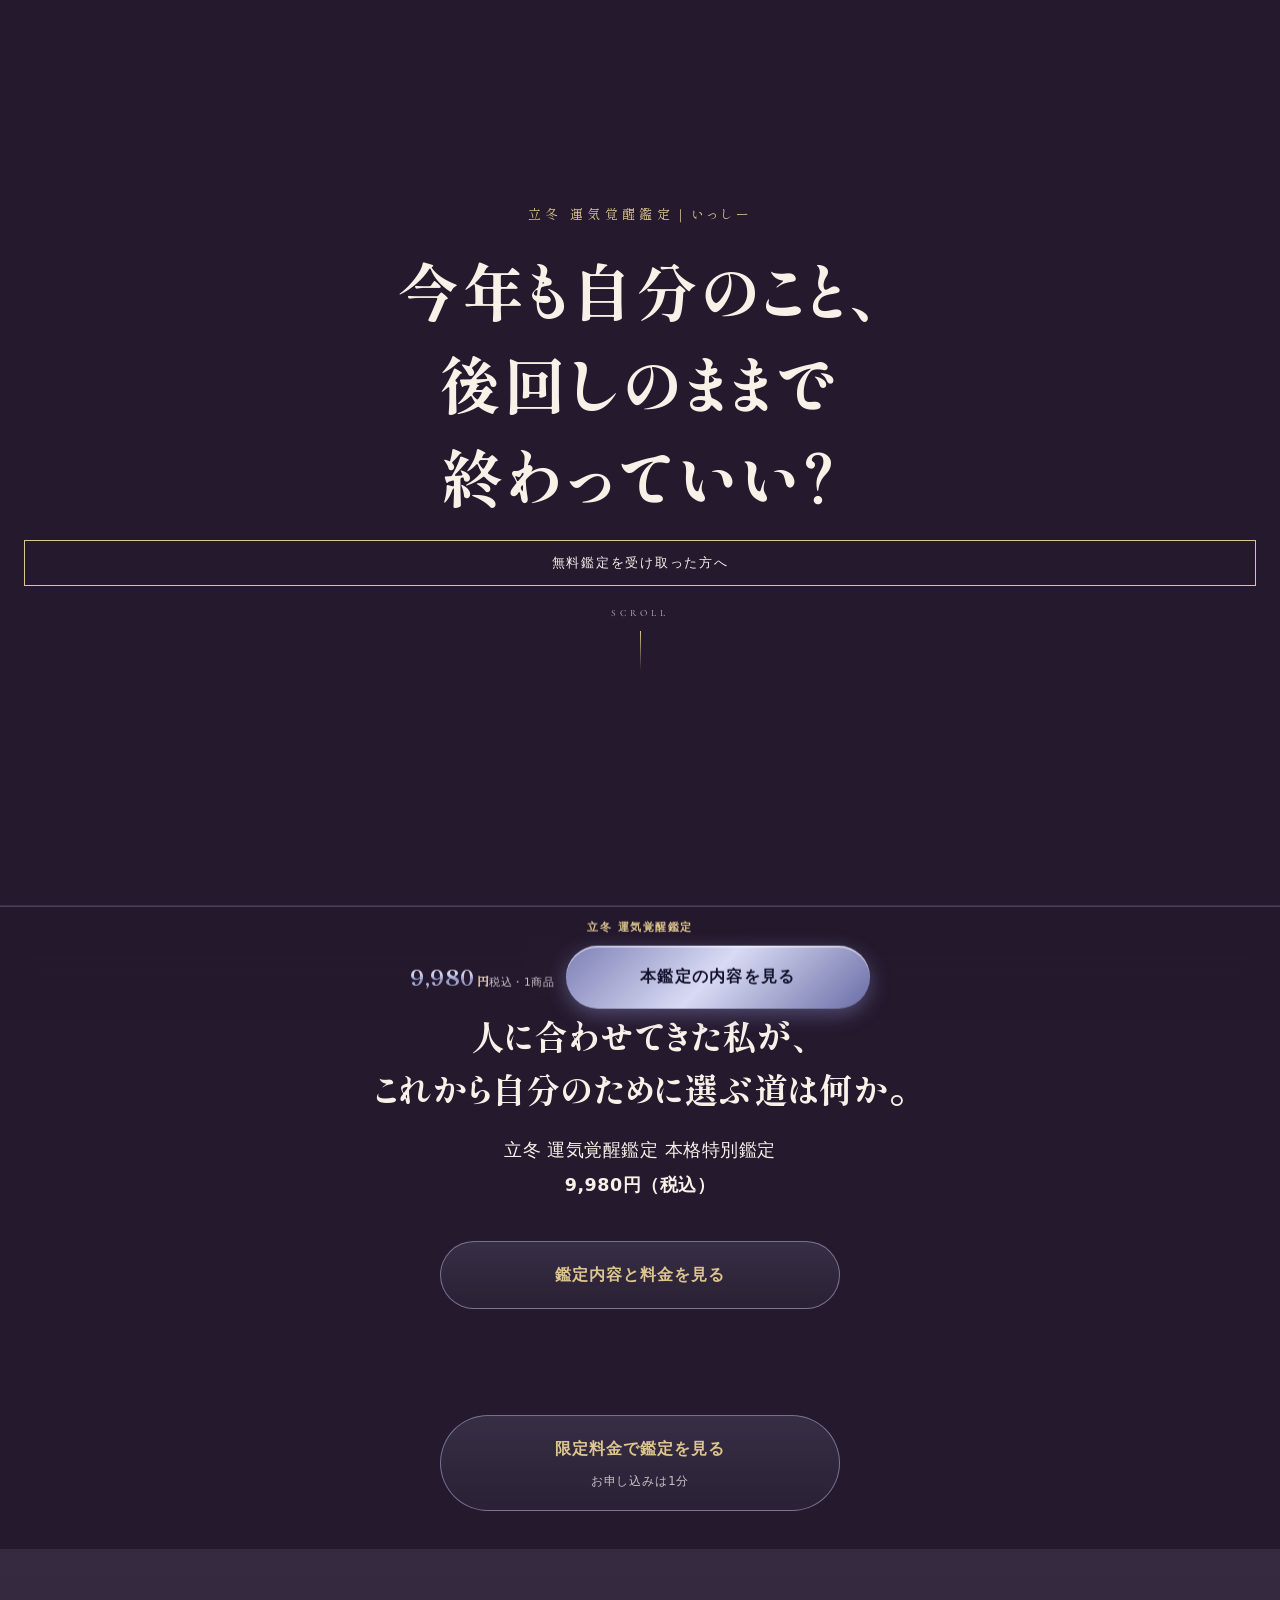
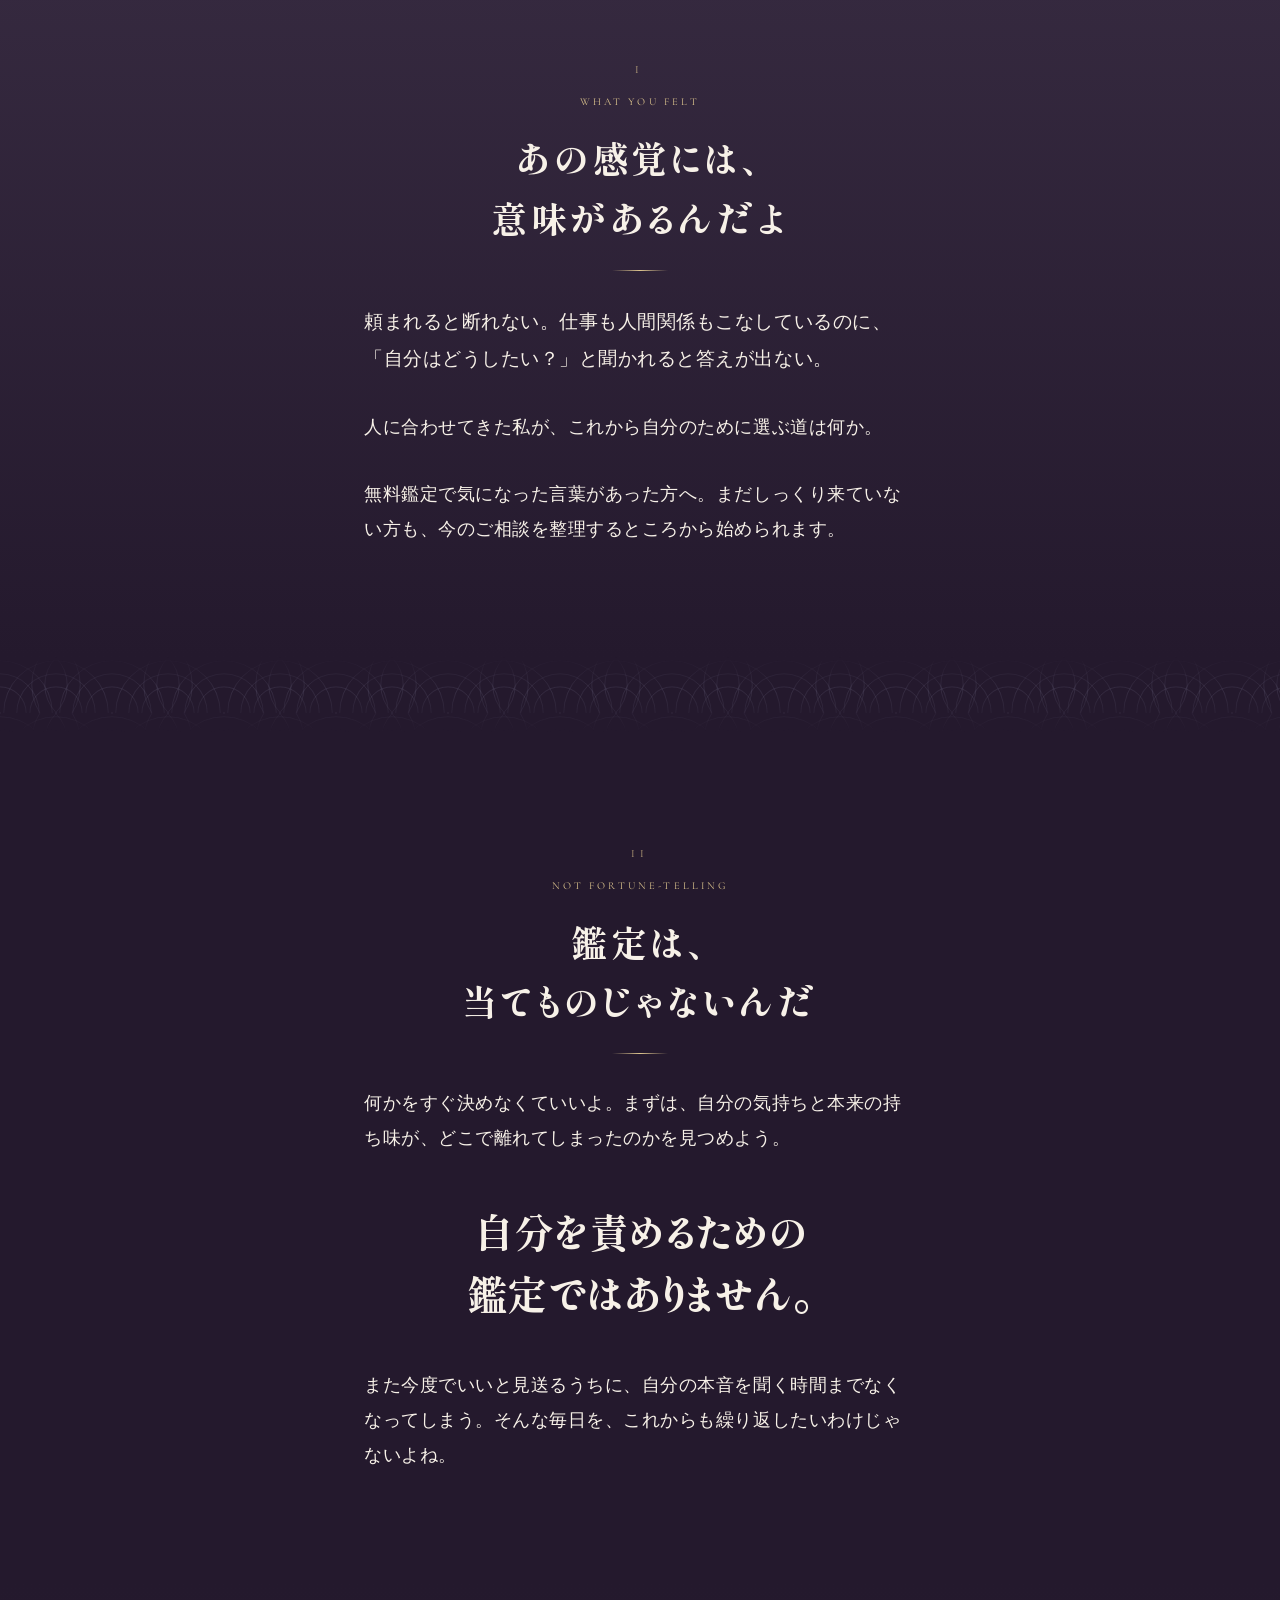
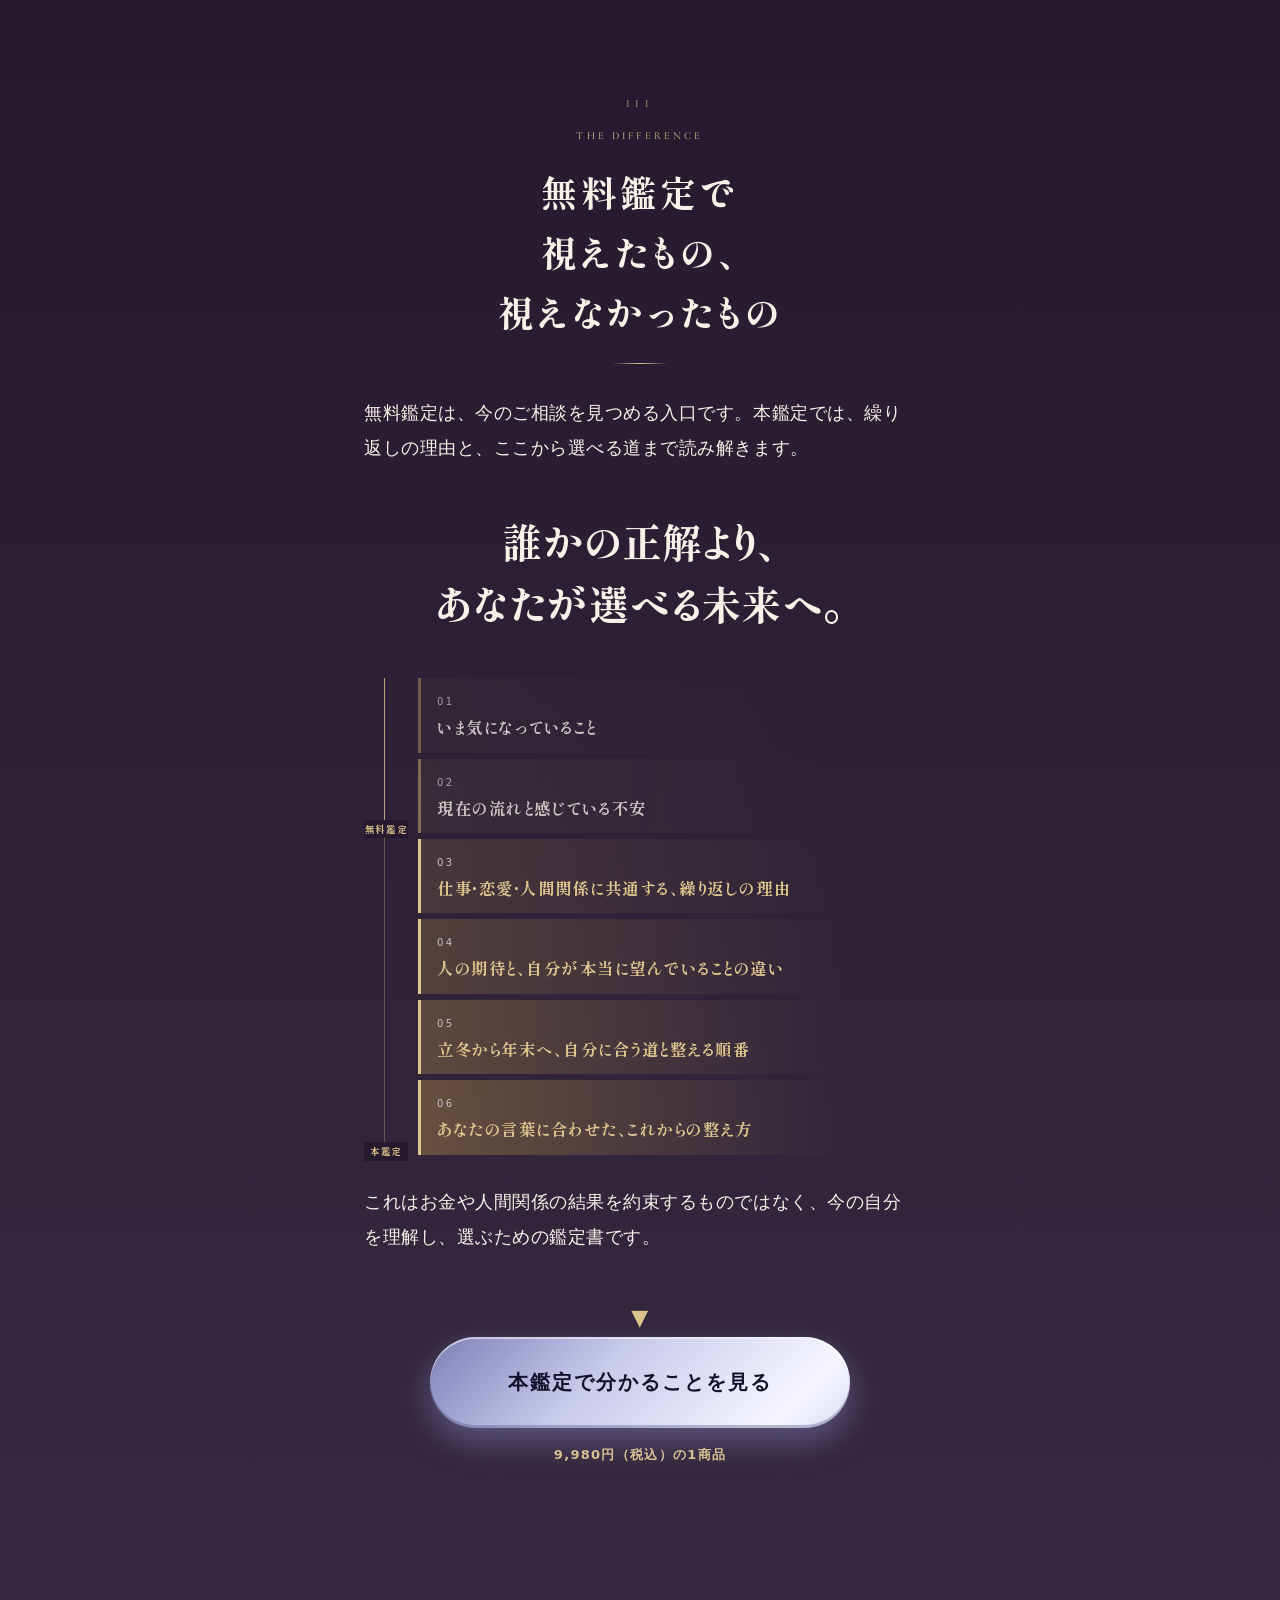
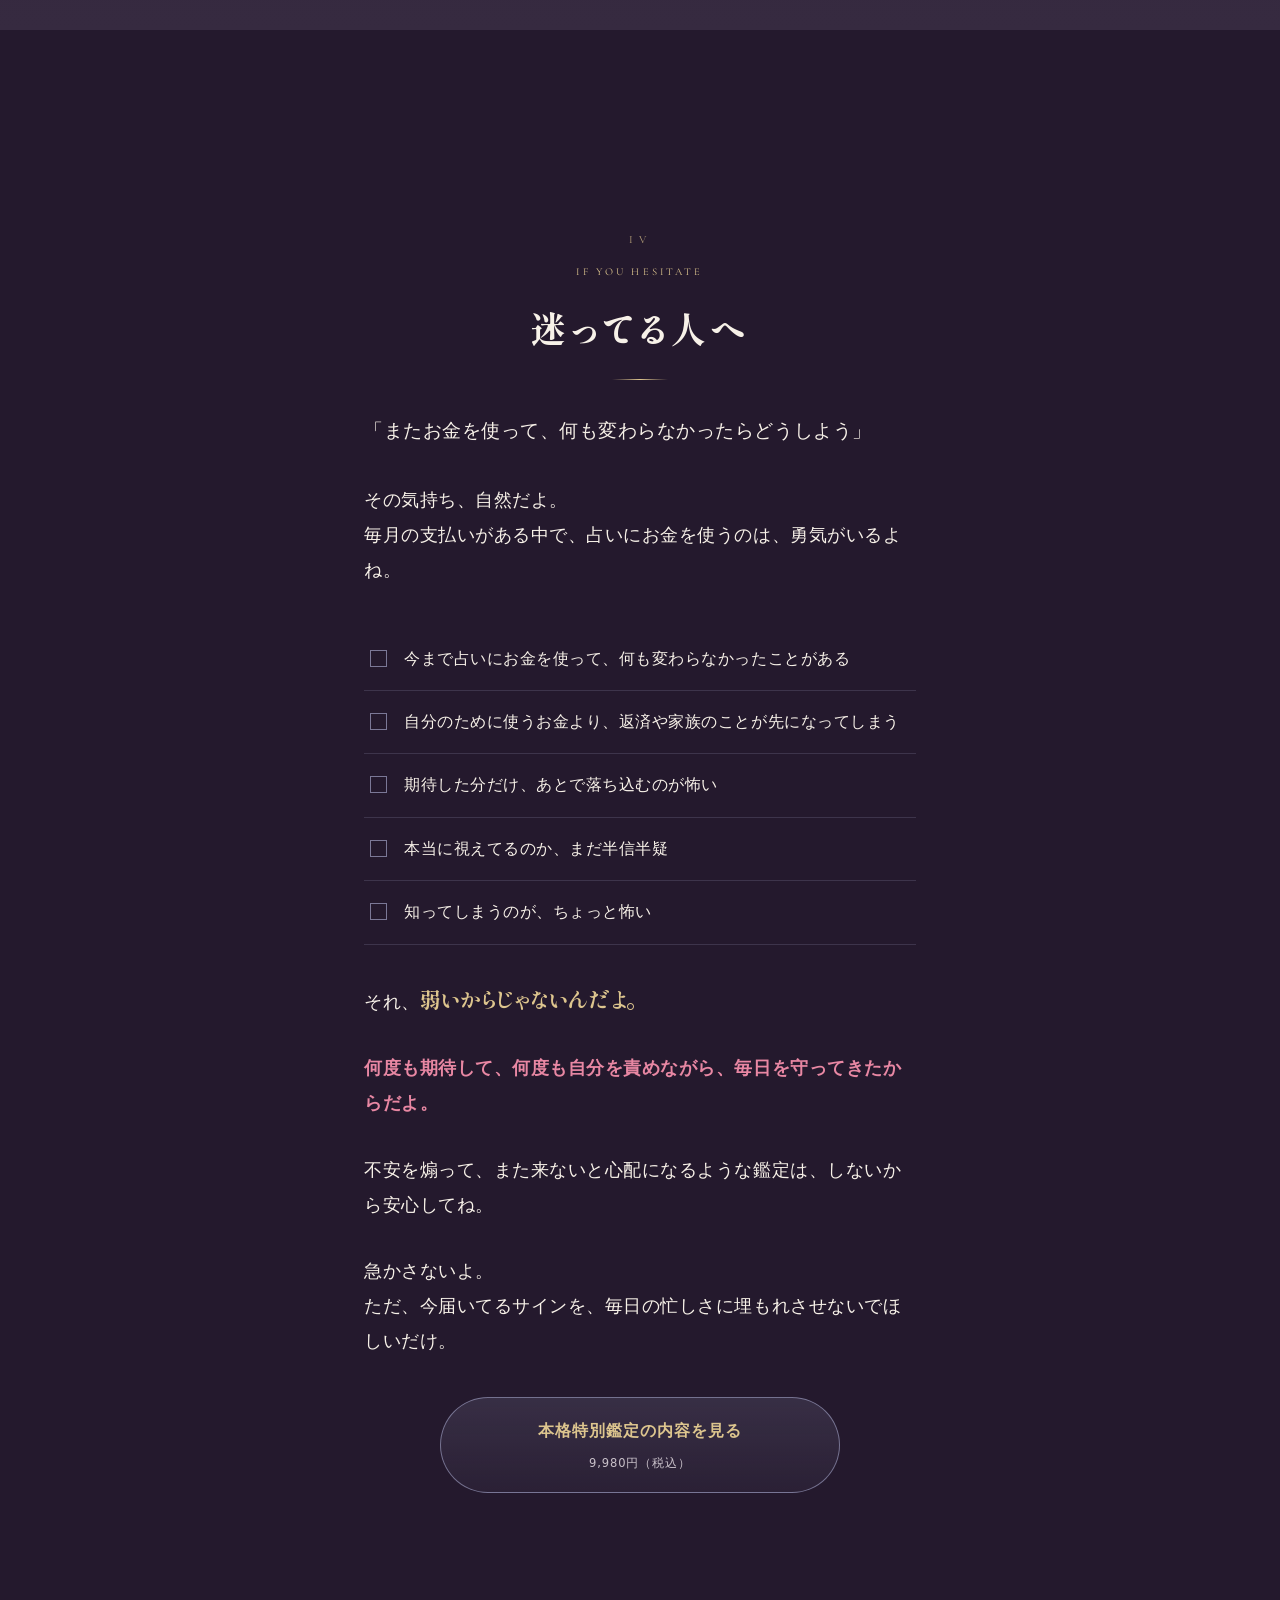
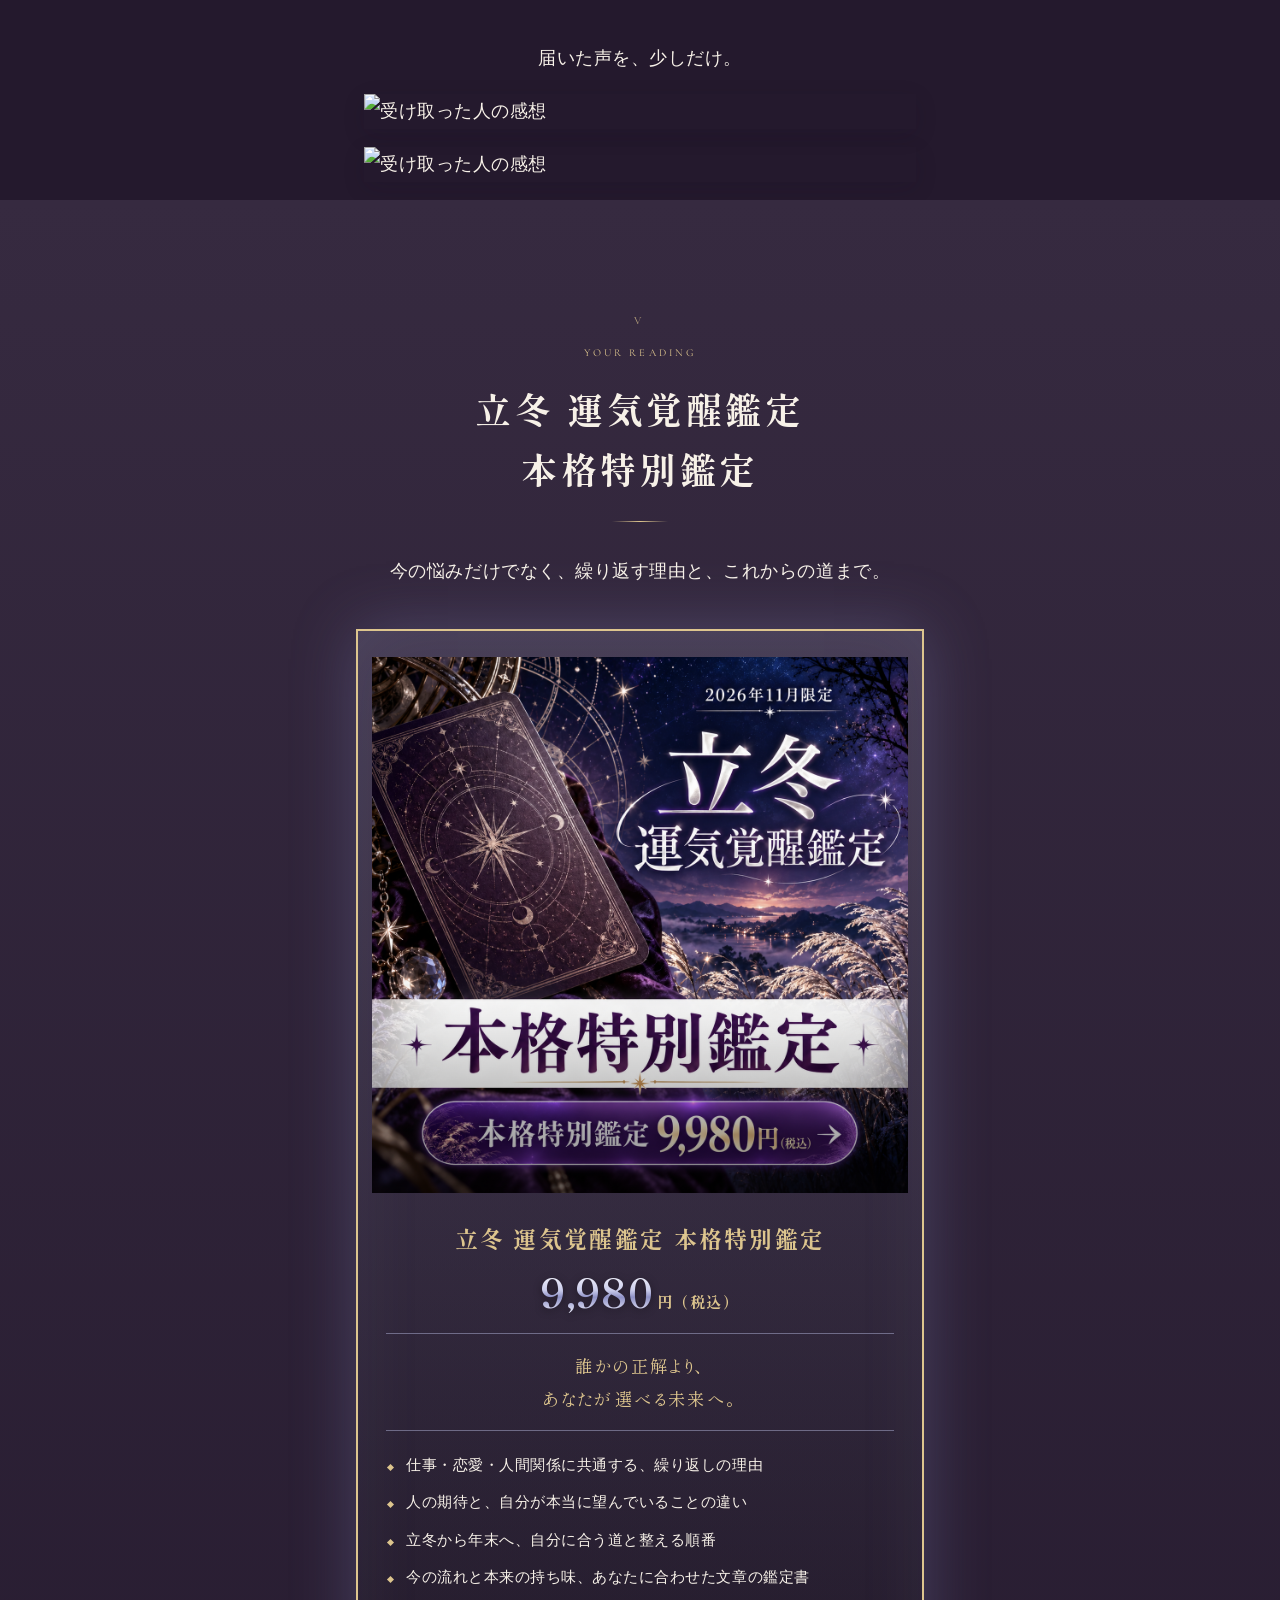
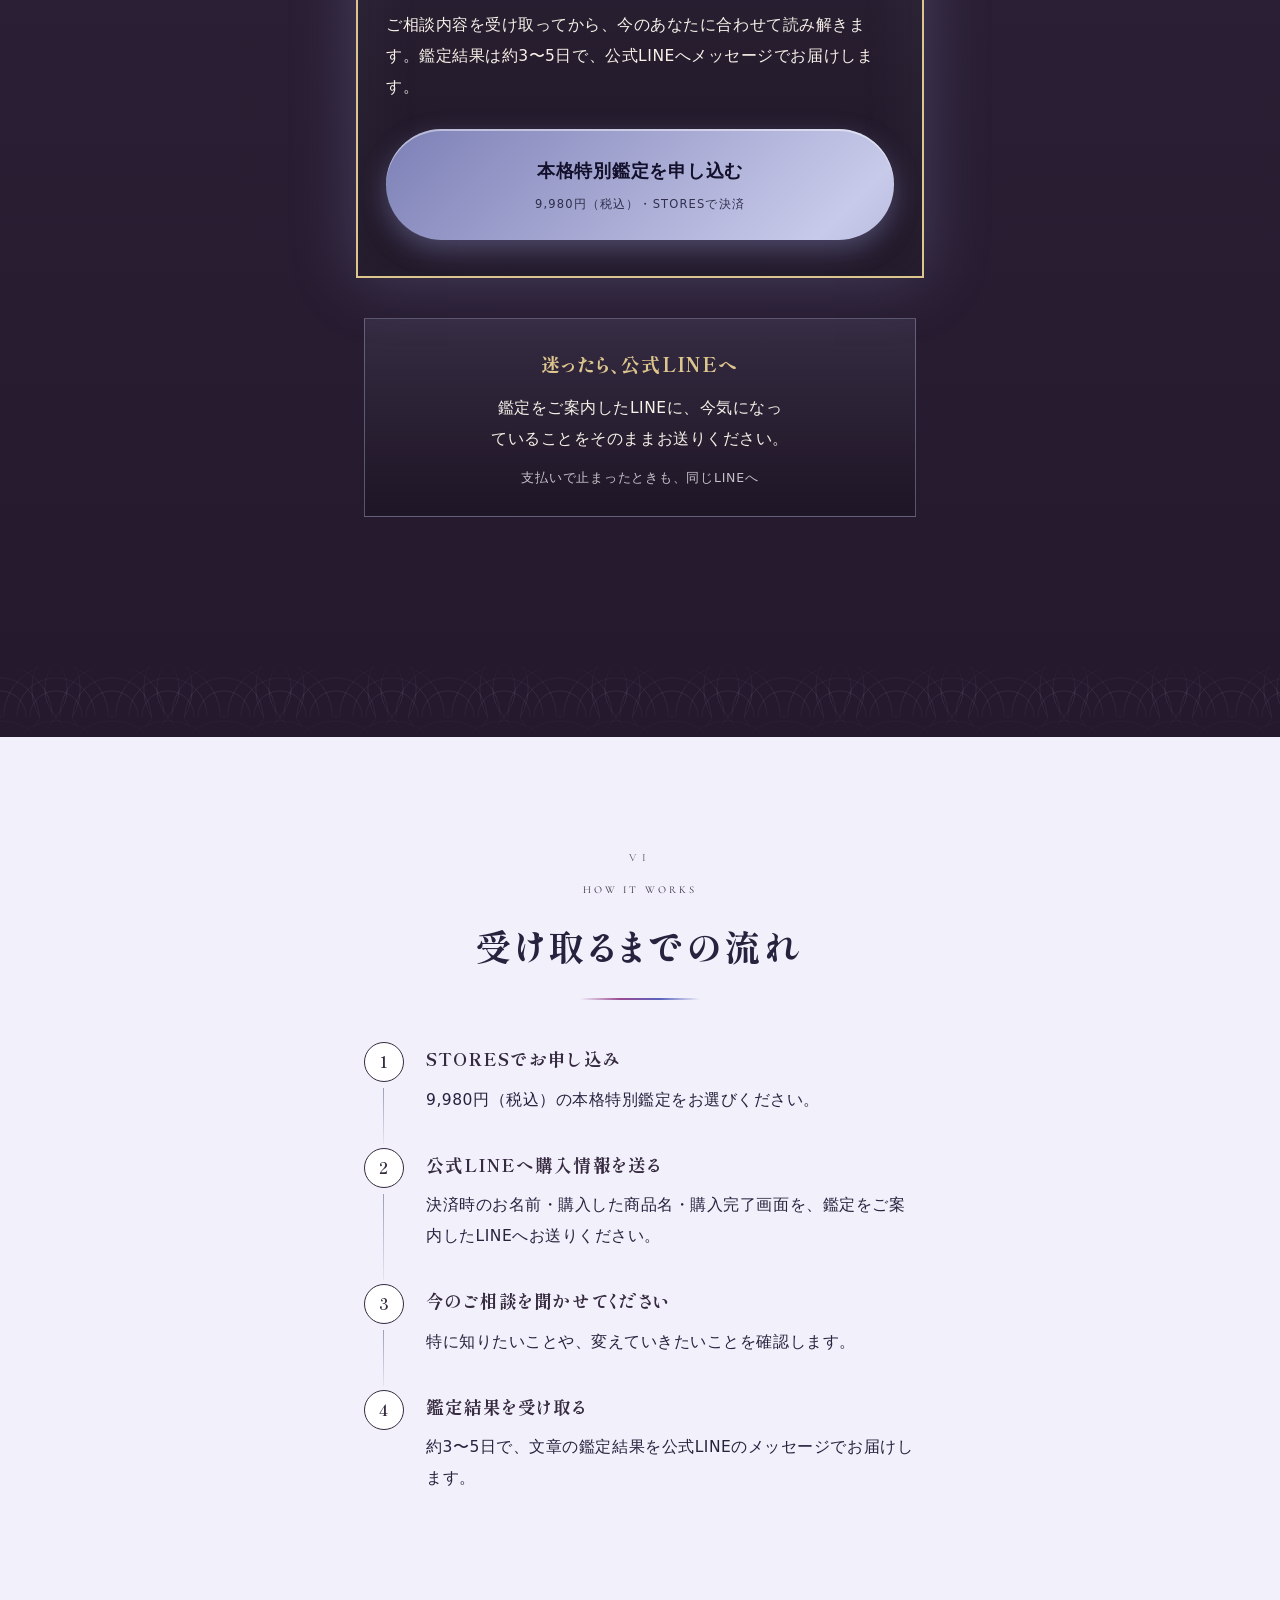
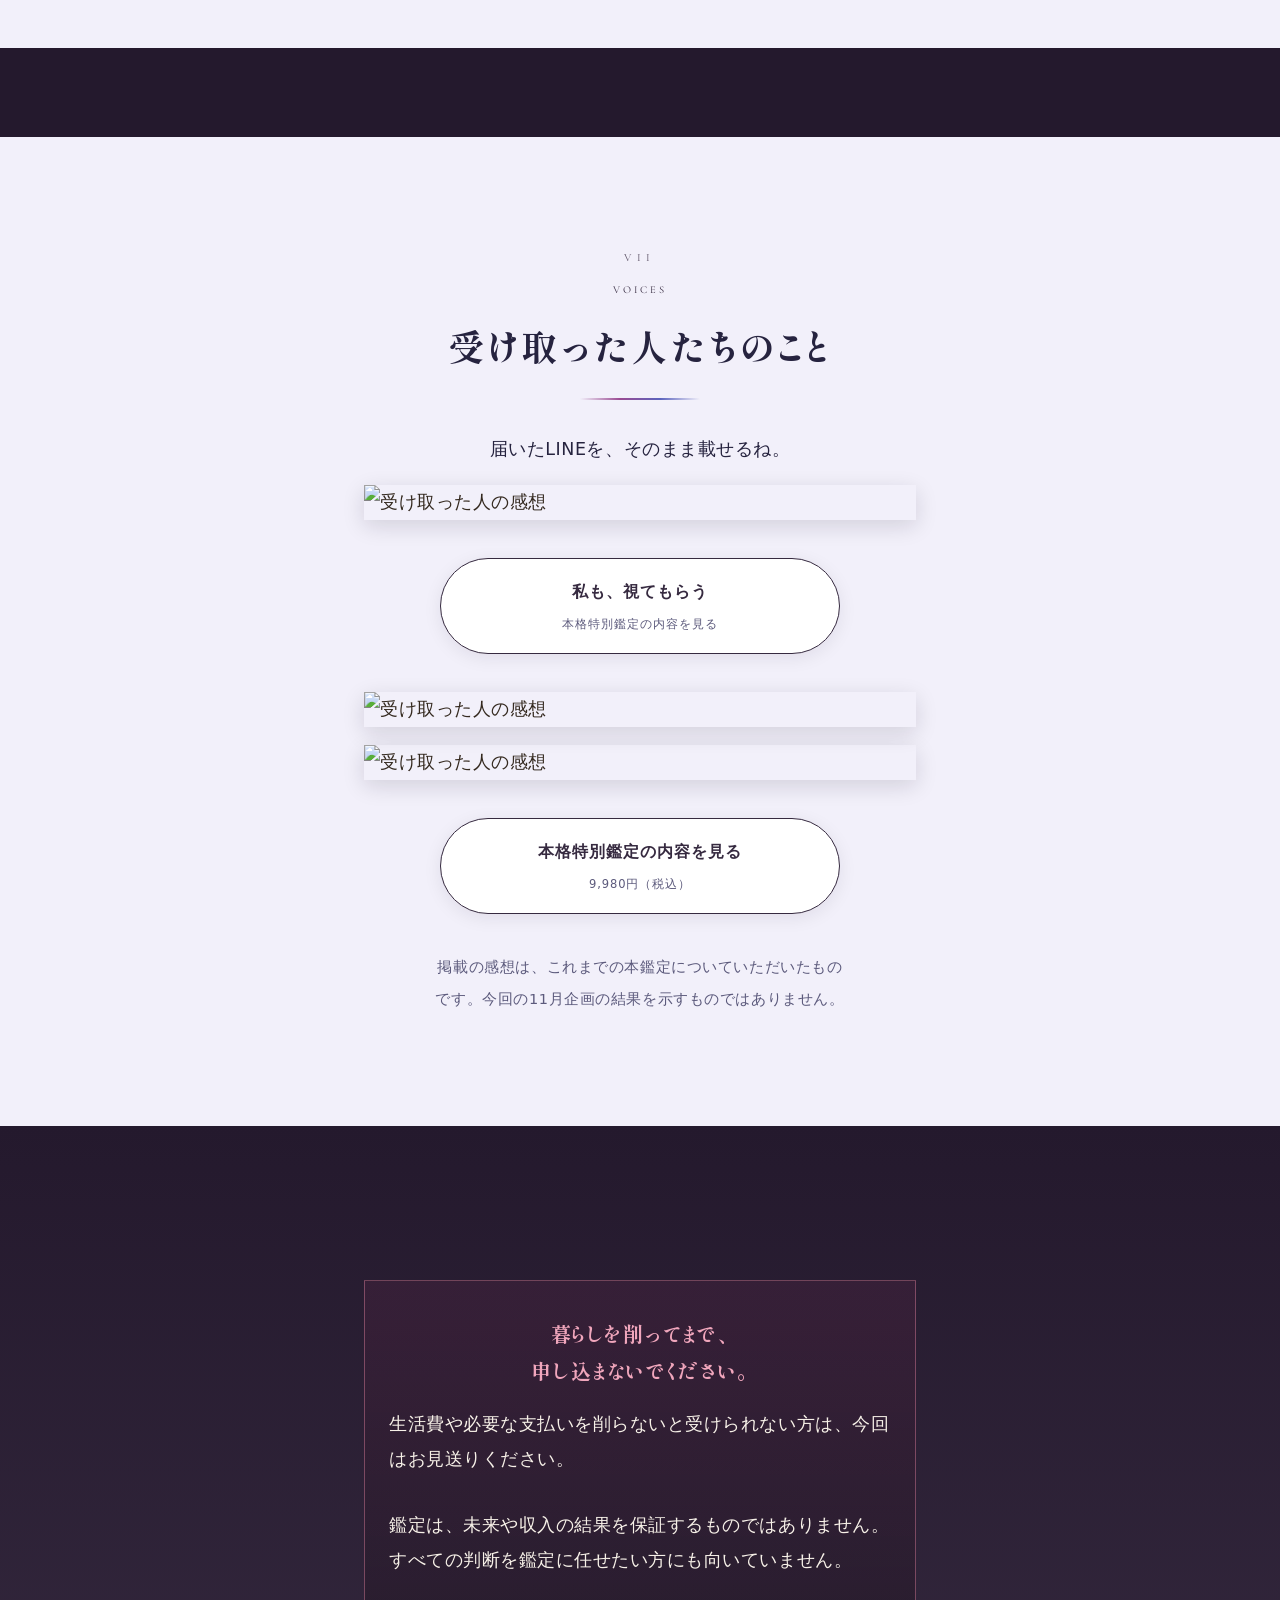
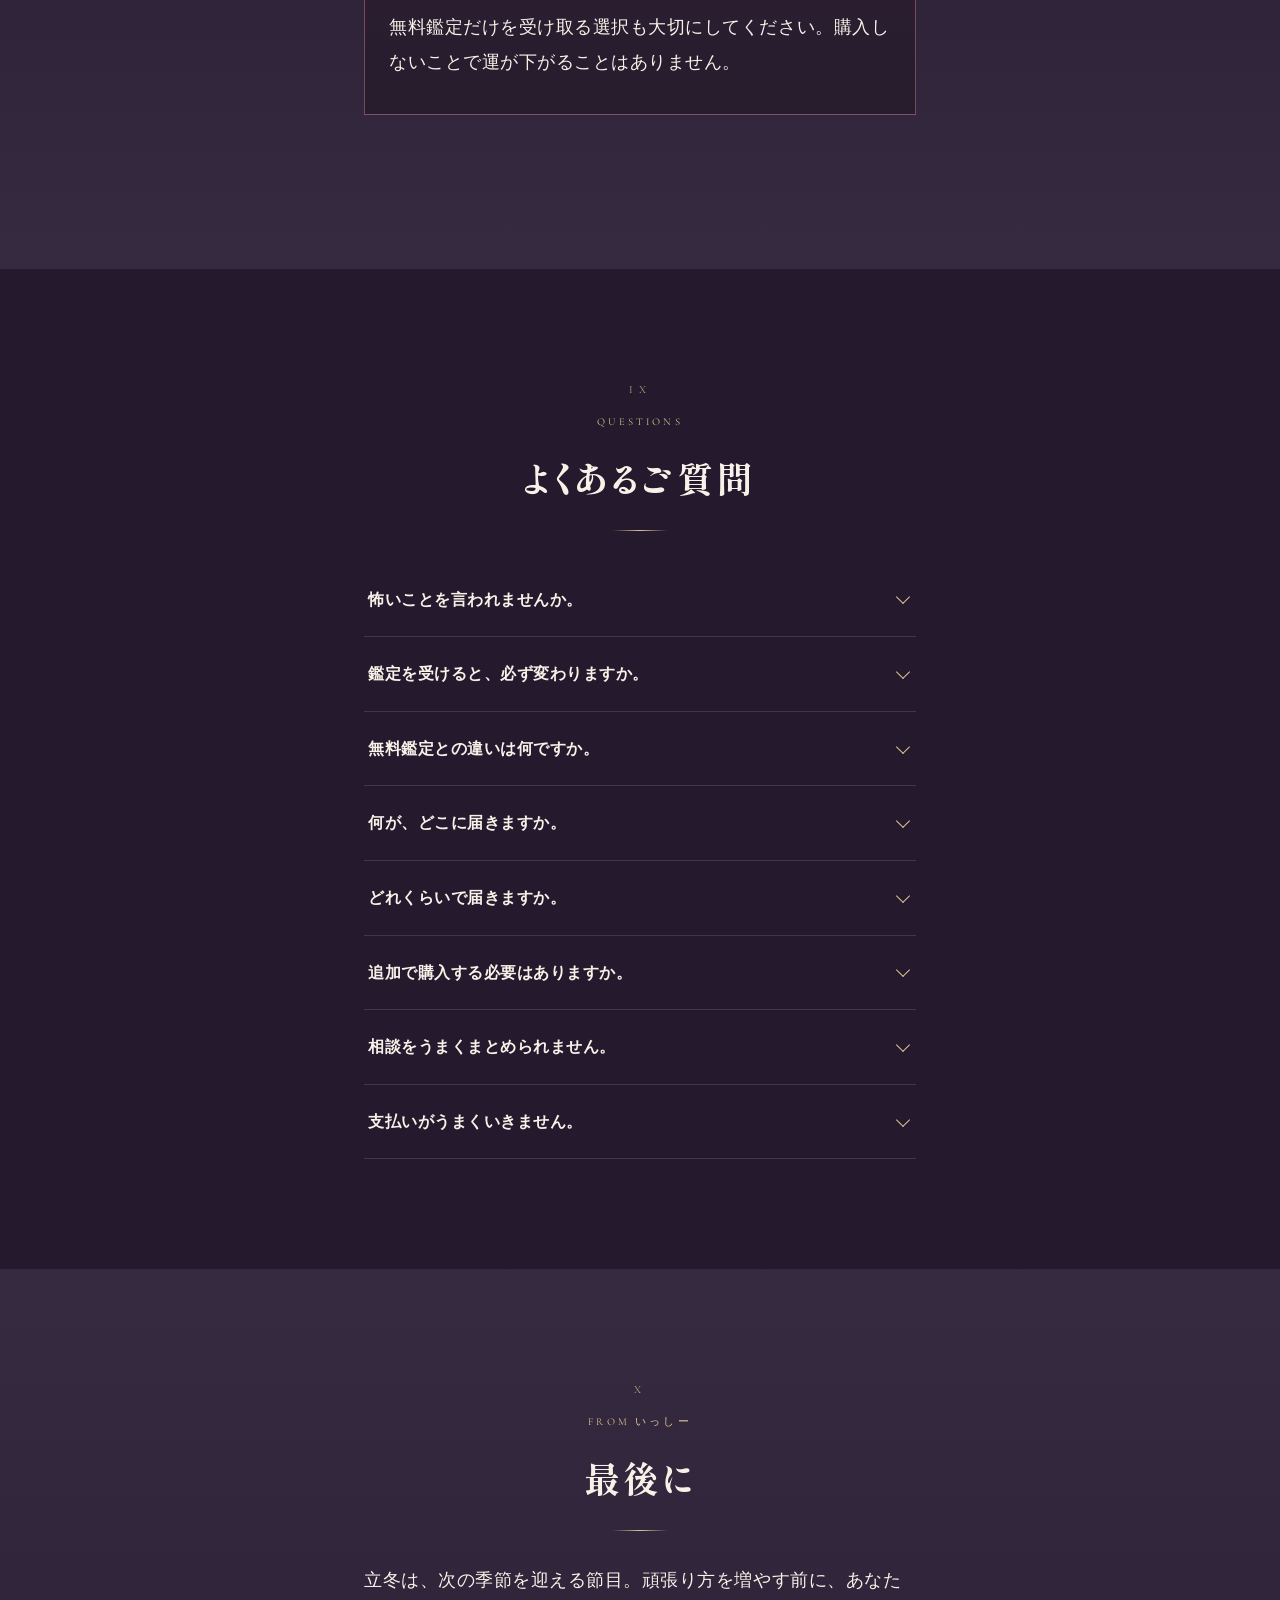
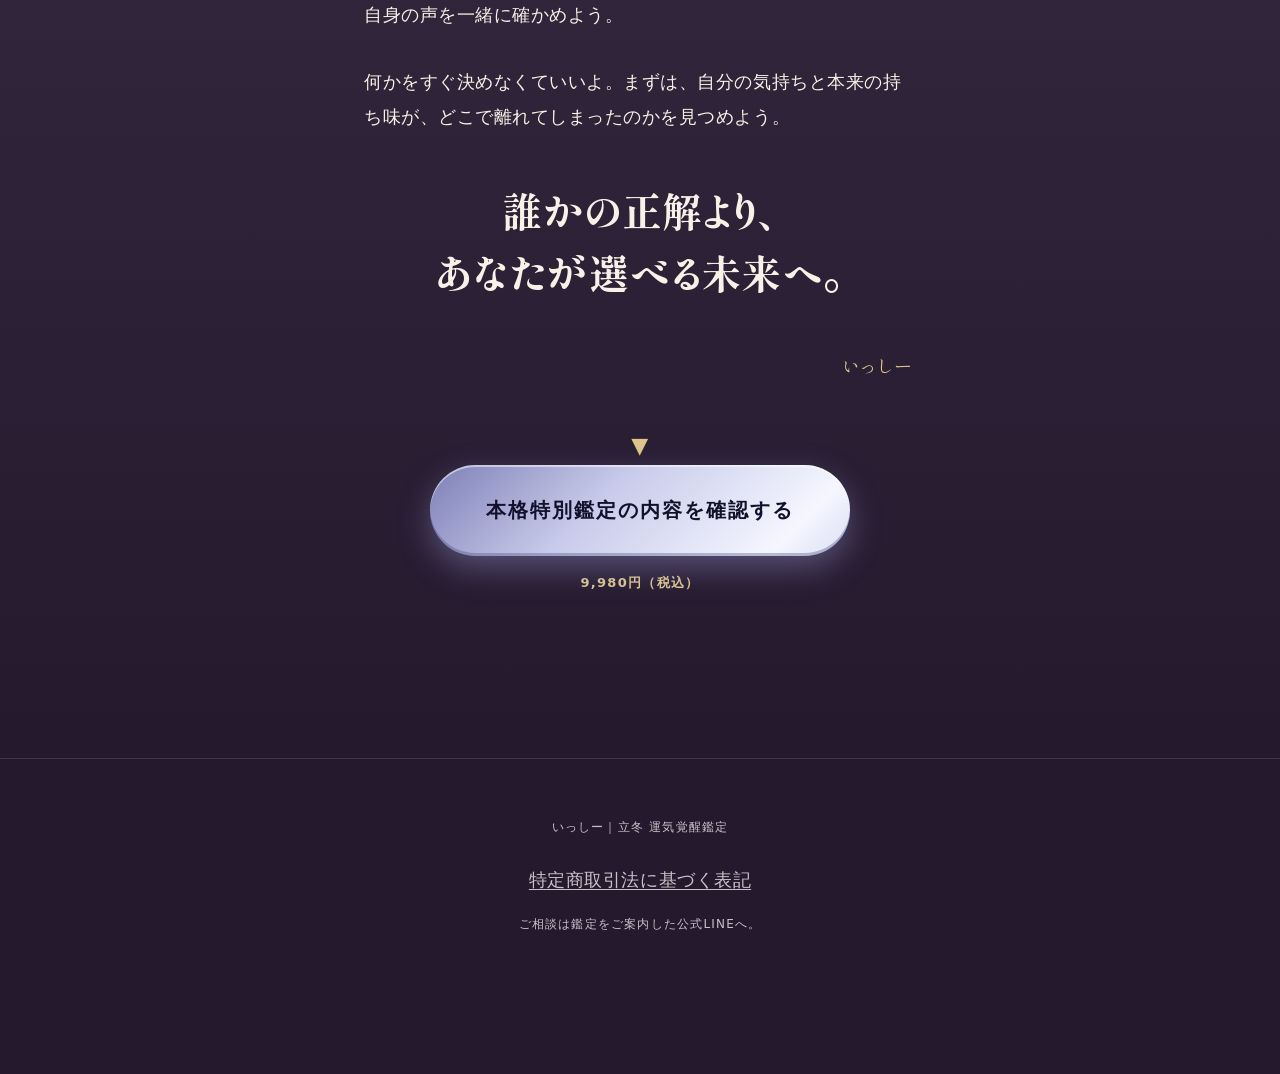
==== commit a25e3227: "Polish mobile headings and restore reading navigation" ====
--- a/202611-isshi/index.html
+++ b/202611-isshi/index.html
@@ -12,7 +12,7 @@
 <link href="https://fonts.googleapis.com/css2?family=Shippori+Mincho+B1:wght@400;600;700;800&amp;family=Cormorant+Garamond:wght@300;500;600&amp;display=swap" rel="stylesheet"/>
 <link href="reference-assets/lp.css?v=20261022n1" rel="stylesheet"/>
 <link href="reference-assets/theme-isshi.css?v=20261022n1" rel="stylesheet"/>
-<style>:root{--bg:#24192d;--bg2:#362a40;--bg3:#362a40;--gold:#ddc58e;--gold-hi:#ddc58e;--paper:#f7f1e8;--mute:#c9c1c9;--kon:#362a40}.rv,.rv-s,.rv-b,.ln,.stag>*{opacity:1!important;transform:none!important;filter:none!important}.hero-person img{animation:none!important;transform:none!important}.hero-flare{display:none}.hero-copy .tag{background:transparent;border:1px solid var(--gold);color:inherit}.november-note{padding:42px 24px;text-align:center;max-width:760px;margin:auto}.november-note .big{font-size:clamp(24px,5vw,34px)}.item .thumb{aspect-ratio:1;height:auto}.item .thumb img{width:100%;height:auto}.price{opacity:1!important;transform:none!important}.s-light{color:#34291f}.hero-copy h1{font-size:clamp(32px,6vw,62px)}.layer b{font-size:16px}.pbtn{min-height:60px}.step h3{font-size:18px}.november-note p{max-width:660px;margin:18px auto}@media(max-width:600px){.hero{min-height:0;display:flex;flex-direction:column;padding:0}.hero-person{position:relative;inset:auto;width:100%;height:auto;aspect-ratio:1}.hero-person img{width:100%;height:100%;object-fit:cover}.hero::after{display:none}.hero-copy{padding:30px 24px;text-shadow:none;color:#f7f1e8}.hero-copy h1{font-size:32px}.hero-copy .lead{font-size:17px}.strata{padding-left:34px}}</style></head>
+<style>:root{--bg:#24192d;--bg2:#362a40;--bg3:#362a40;--gold:#ddc58e;--gold-hi:#ddc58e;--paper:#f7f1e8;--mute:#c9c1c9;--kon:#362a40}.rv,.rv-s,.rv-b,.ln,.stag>*{opacity:1!important;transform:none!important;filter:none!important}.hero-person img{animation:none!important;transform:none!important}.hero-flare{display:none}.hero-copy .tag{background:transparent;border:1px solid var(--gold);color:inherit}.november-note{padding:42px 24px;text-align:center;max-width:760px;margin:auto}.november-note .big{font-size:clamp(24px,5vw,34px)}.item .thumb{aspect-ratio:1;height:auto}.item .thumb img{width:100%;height:auto}.price{opacity:1!important;transform:none!important}.s-light{color:#34291f}.hero-copy h1{font-size:clamp(32px,6vw,62px)}.layer b{font-size:16px}.pbtn{min-height:60px}.step h3{font-size:18px}.november-note p{max-width:660px;margin:18px auto}@media(max-width:600px){.hero{min-height:0;display:flex;flex-direction:column;padding:0}.hero-person{position:relative;inset:auto;width:100%;height:auto;aspect-ratio:1}.hero-person img{width:100%;height:100%;object-fit:cover}.hero::after{display:none}.hero-copy{padding:30px 24px;text-shadow:none;color:#f7f1e8}.hero-copy h1{font-size:30px;letter-spacing:.03em;line-height:1.65}.hero-copy .lead{font-size:17px}.strata{padding-left:34px}}</style></head>
 
 
 <body>
@@ -93,7 +93,7 @@
 <div aria-hidden="true" class="band"></div>
 
 <section class="s-light">
-<div class="wrap"><div class="chapno">VI</div><div class="eyebrow lat">How it works</div><h2>受け取るまでの流れ</h2><div class="gline"></div><div class="steps"><div class="step"><span class="n">01</span><div><h3>STORESでお申し込み</h3><p>9,980円（税込）の本格特別鑑定をお選びください。</p></div></div><div class="step"><span class="n">02</span><div><h3>公式LINEへ購入情報を送る</h3><p>決済時のお名前・購入した商品名・購入完了画面を、鑑定をご案内したLINEへお送りください。</p></div></div><div class="step"><span class="n">03</span><div><h3>今のご相談を聞かせてください</h3><p>特に知りたいことや、変えていきたいことを確認します。</p></div></div><div class="step"><span class="n">04</span><div><h3>鑑定結果を受け取る</h3><p>約3〜5日で、文章の鑑定結果を公式LINEのメッセージでお届けします。</p></div></div></div></div>
+<div class="wrap"><div class="chapno">VI</div><div class="eyebrow lat">How it works</div><h2>受け取るまでの流れ</h2><div class="gline"></div><div class="steps"><div class="st"><h4>STORESでお申し込み</h4><p>9,980円（税込）の本格特別鑑定をお選びください。</p></div><div class="st"><h4>公式LINEへ購入情報を送る</h4><p>決済時のお名前・購入した商品名・購入完了画面を、鑑定をご案内したLINEへお送りください。</p></div><div class="st"><h4>今のご相談を聞かせてください</h4><p>特に知りたいことや、変えていきたいことを確認します。</p></div><div class="st"><h4>鑑定結果を受け取る</h4><p>約3〜5日で、文章の鑑定結果を公式LINEのメッセージでお届けします。</p></div></div></div>
 </section>
 <div class="wrap"><div class="growline"></div></div>
 
@@ -128,5 +128,5 @@
 
 
 
-</body>
+<div aria-label="本鑑定のご案内" class="sticky"><span class="lab">立冬 運気覚醒鑑定</span><div class="row"><div class="pricebox"><span class="p">9,980<small>円</small></span><span class="n">税込・1商品</span></div><a href="#item">本鑑定の内容を見る</a></div></div><script>(()=>{const h=document.querySelector('header'),p=document.querySelector('#item'),b=document.querySelector('.sticky');let past=false,inside=false;const render=()=>b.classList.toggle('on',past&&!inside);new IntersectionObserver(([e])=>{past=!e.isIntersecting&&e.boundingClientRect.bottom<0;render();}).observe(h);new IntersectionObserver(([e])=>{inside=e.isIntersecting;render();}).observe(p);})();</script></body>
 </html>
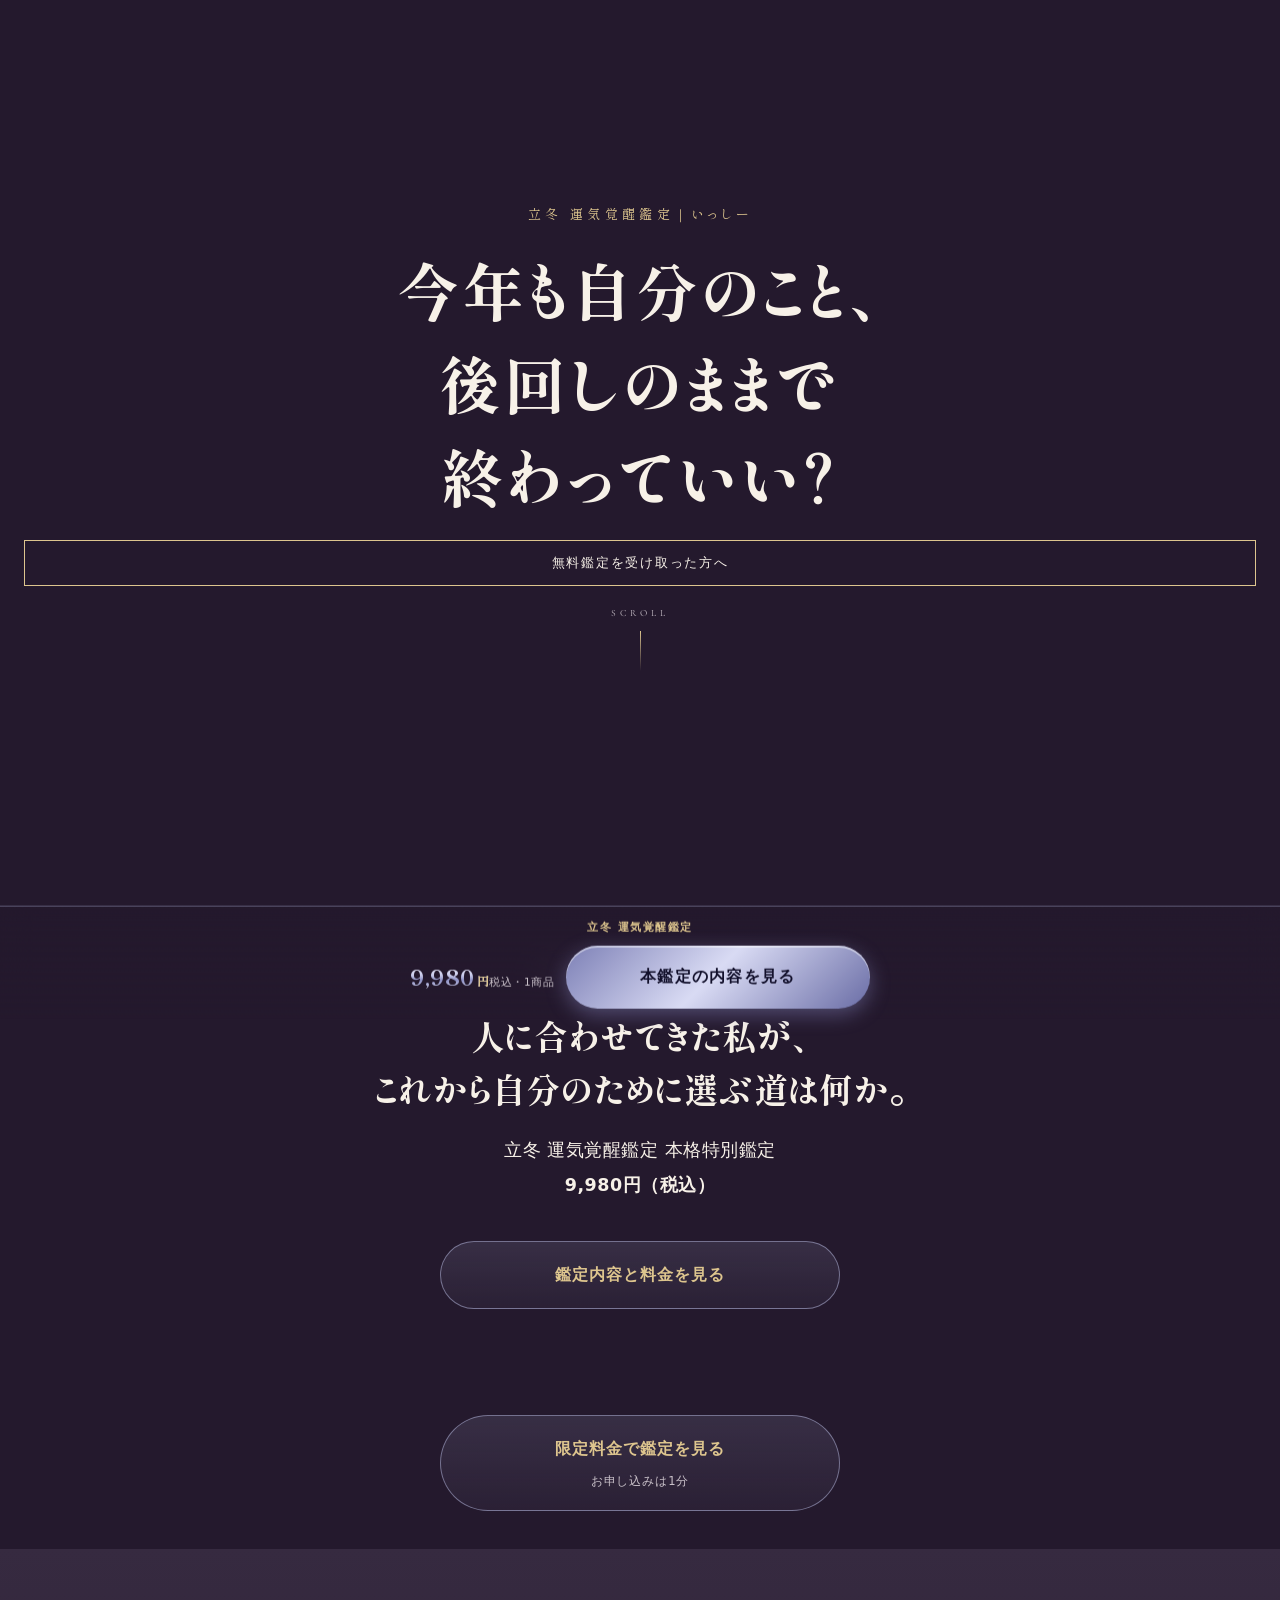
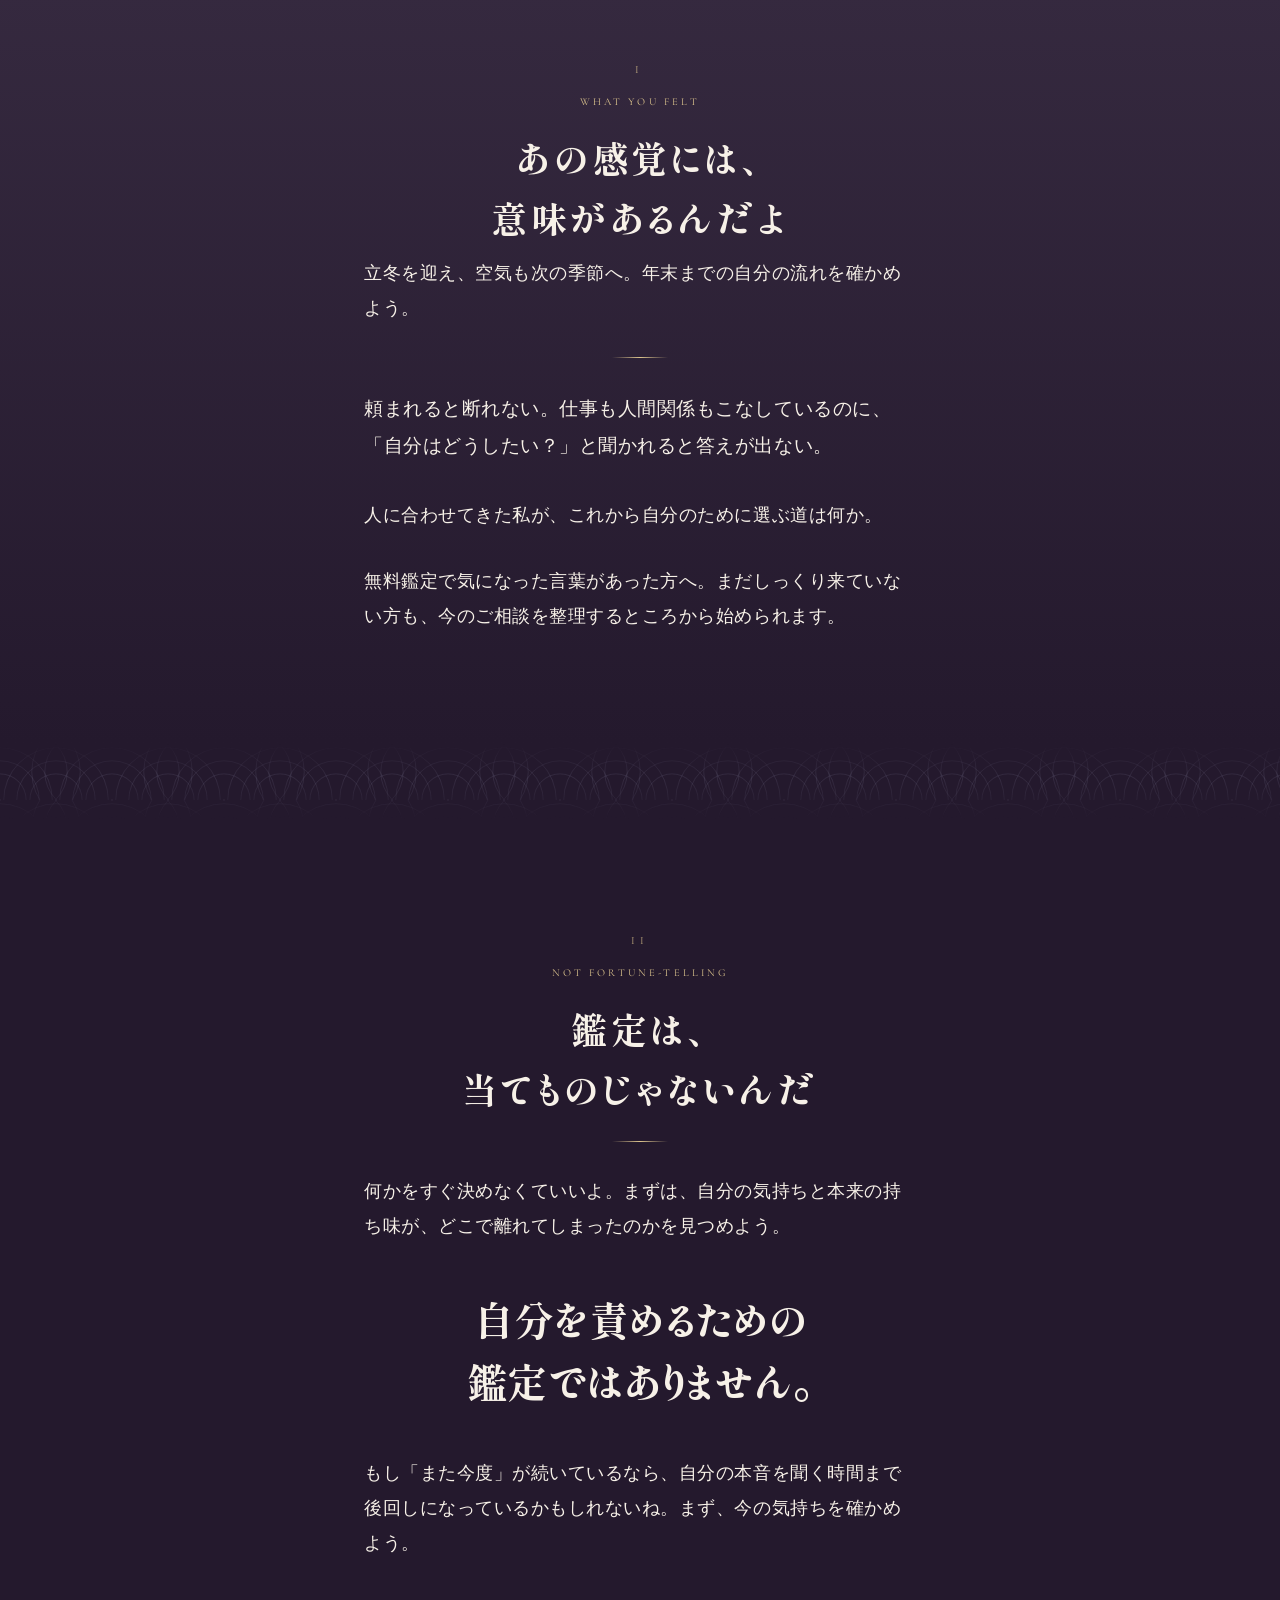
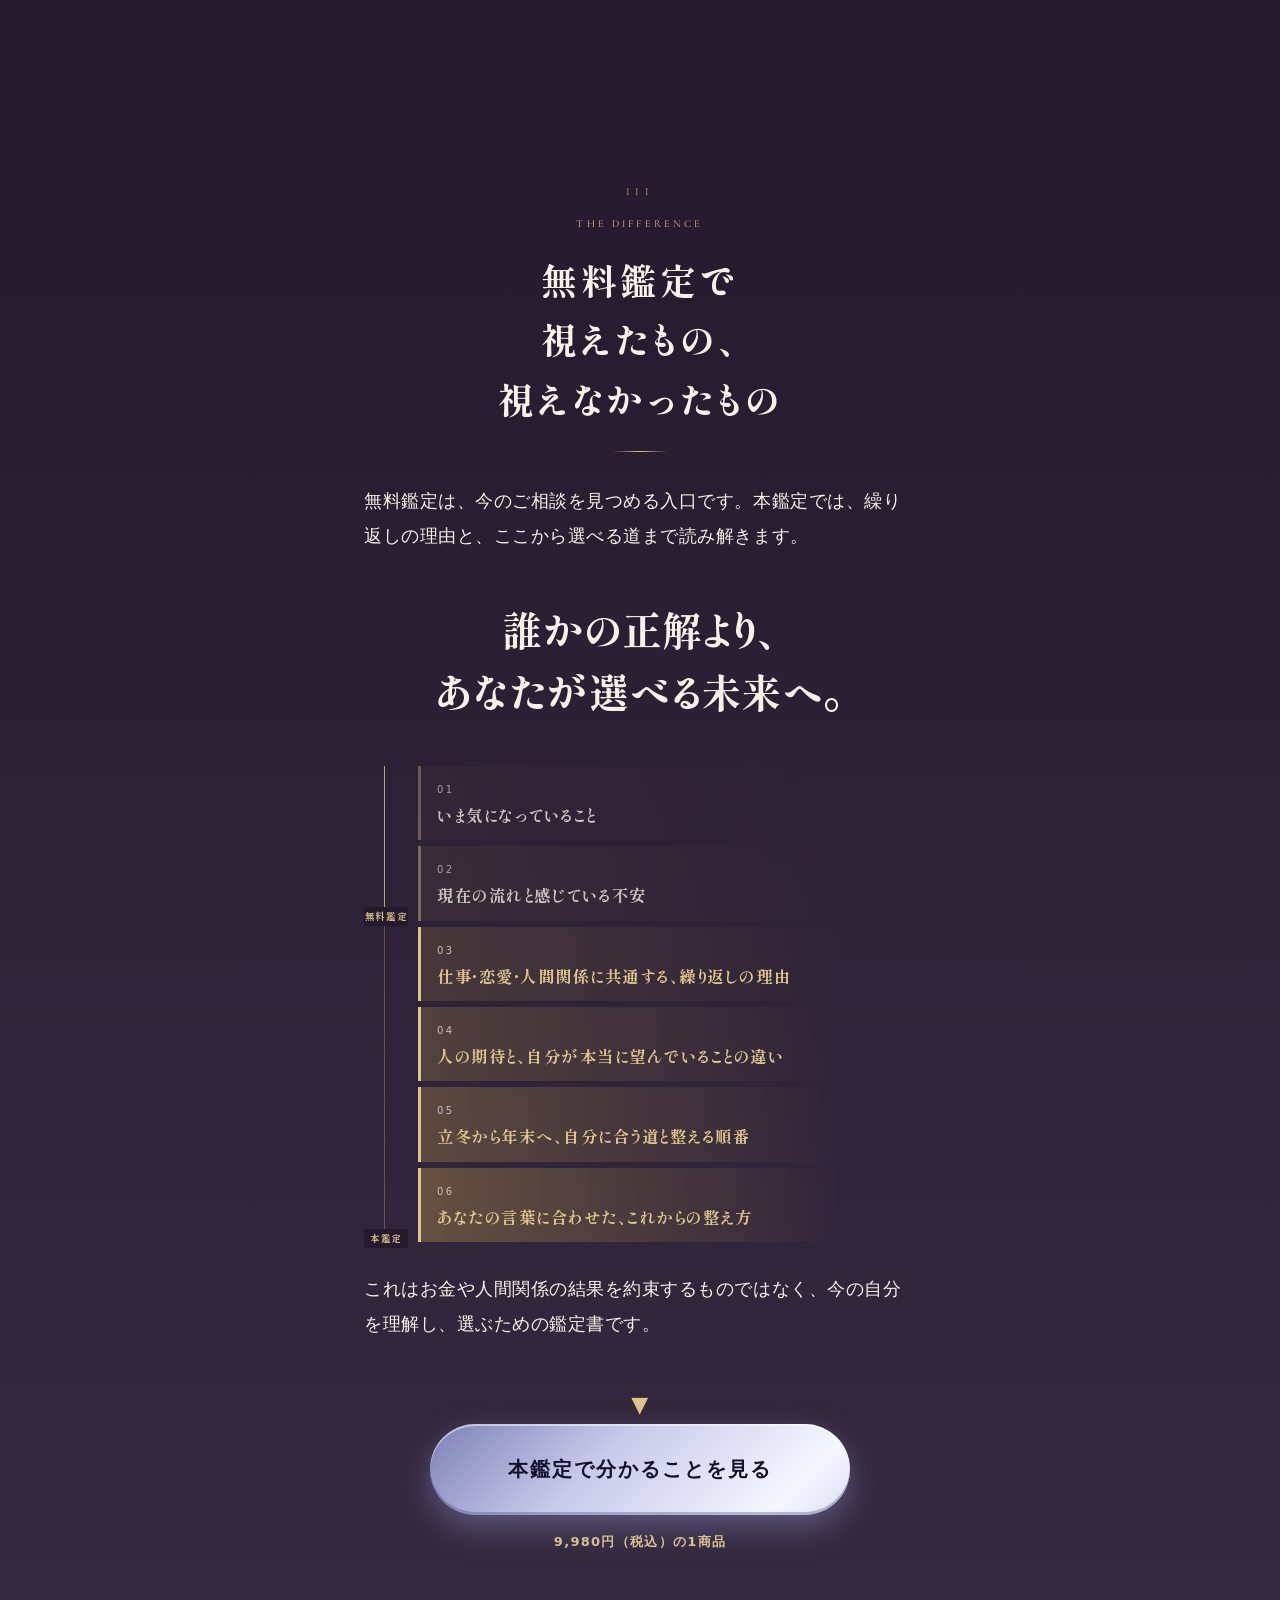
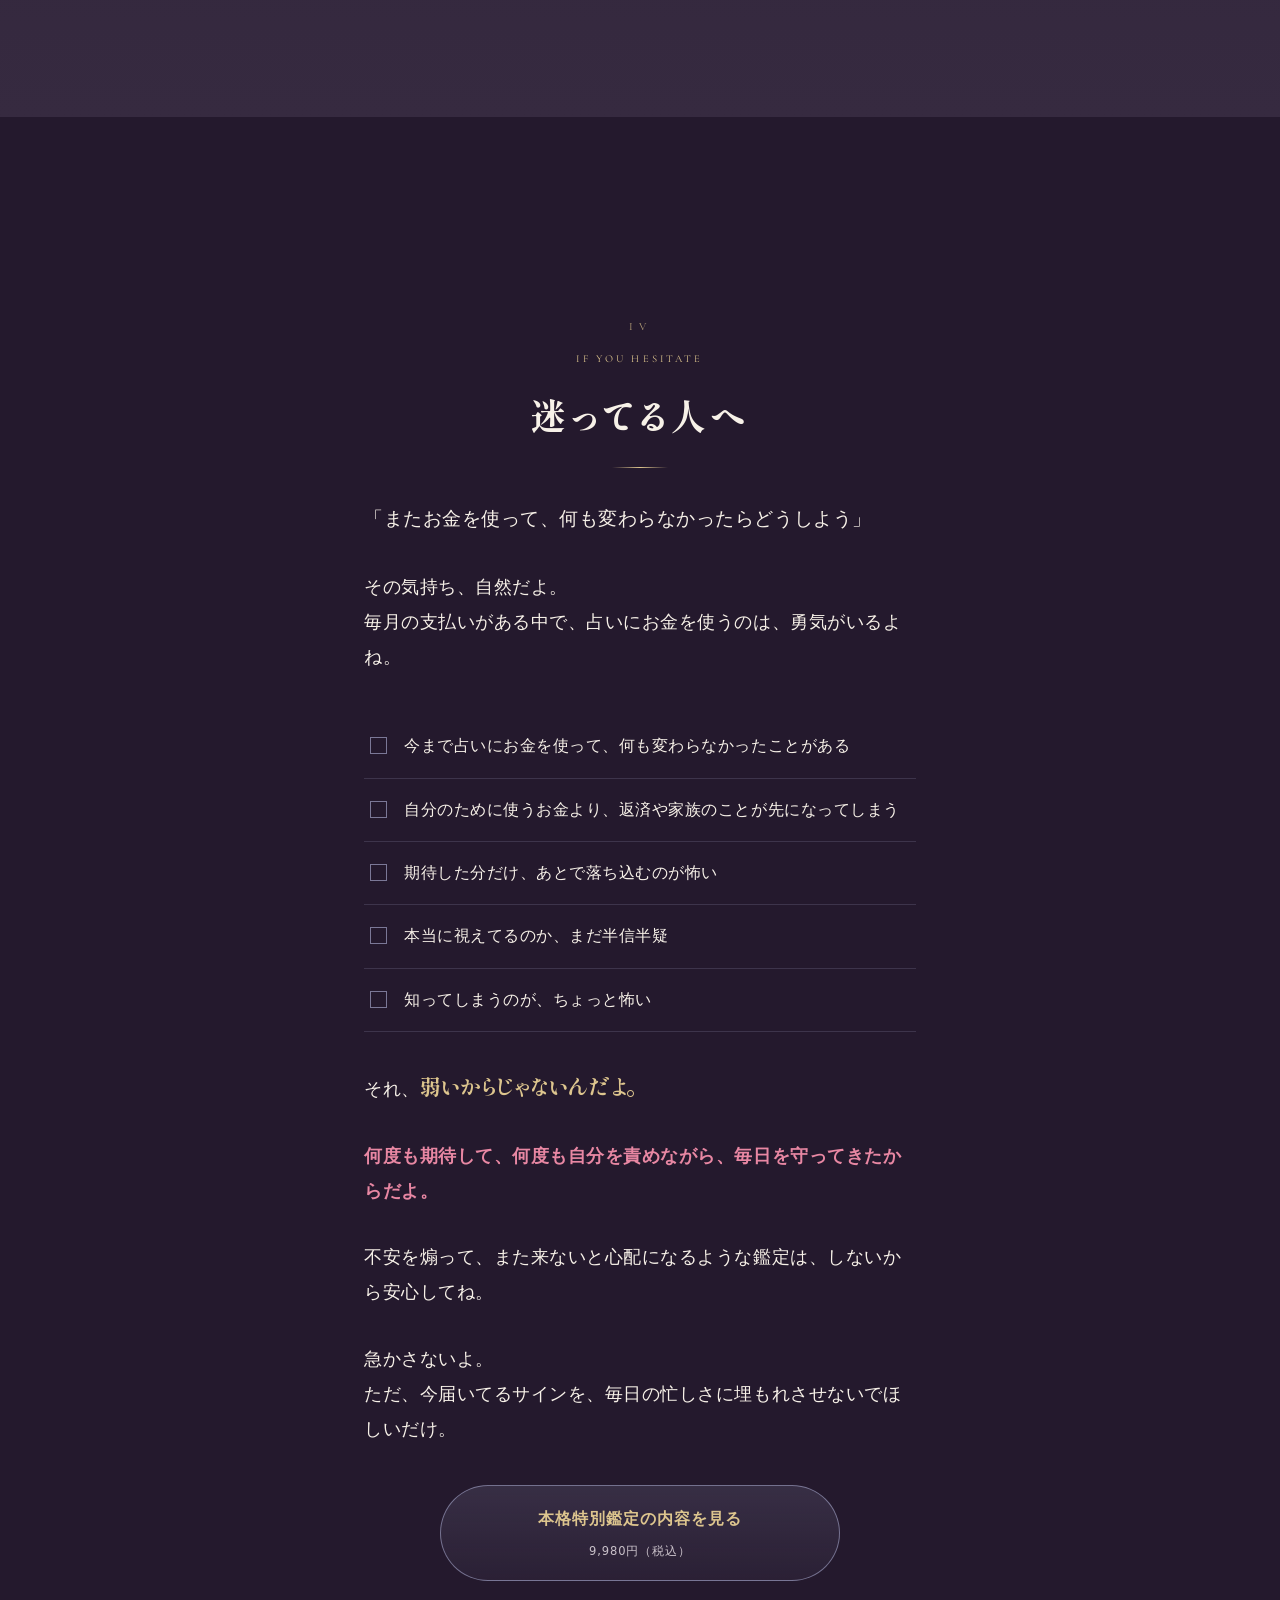
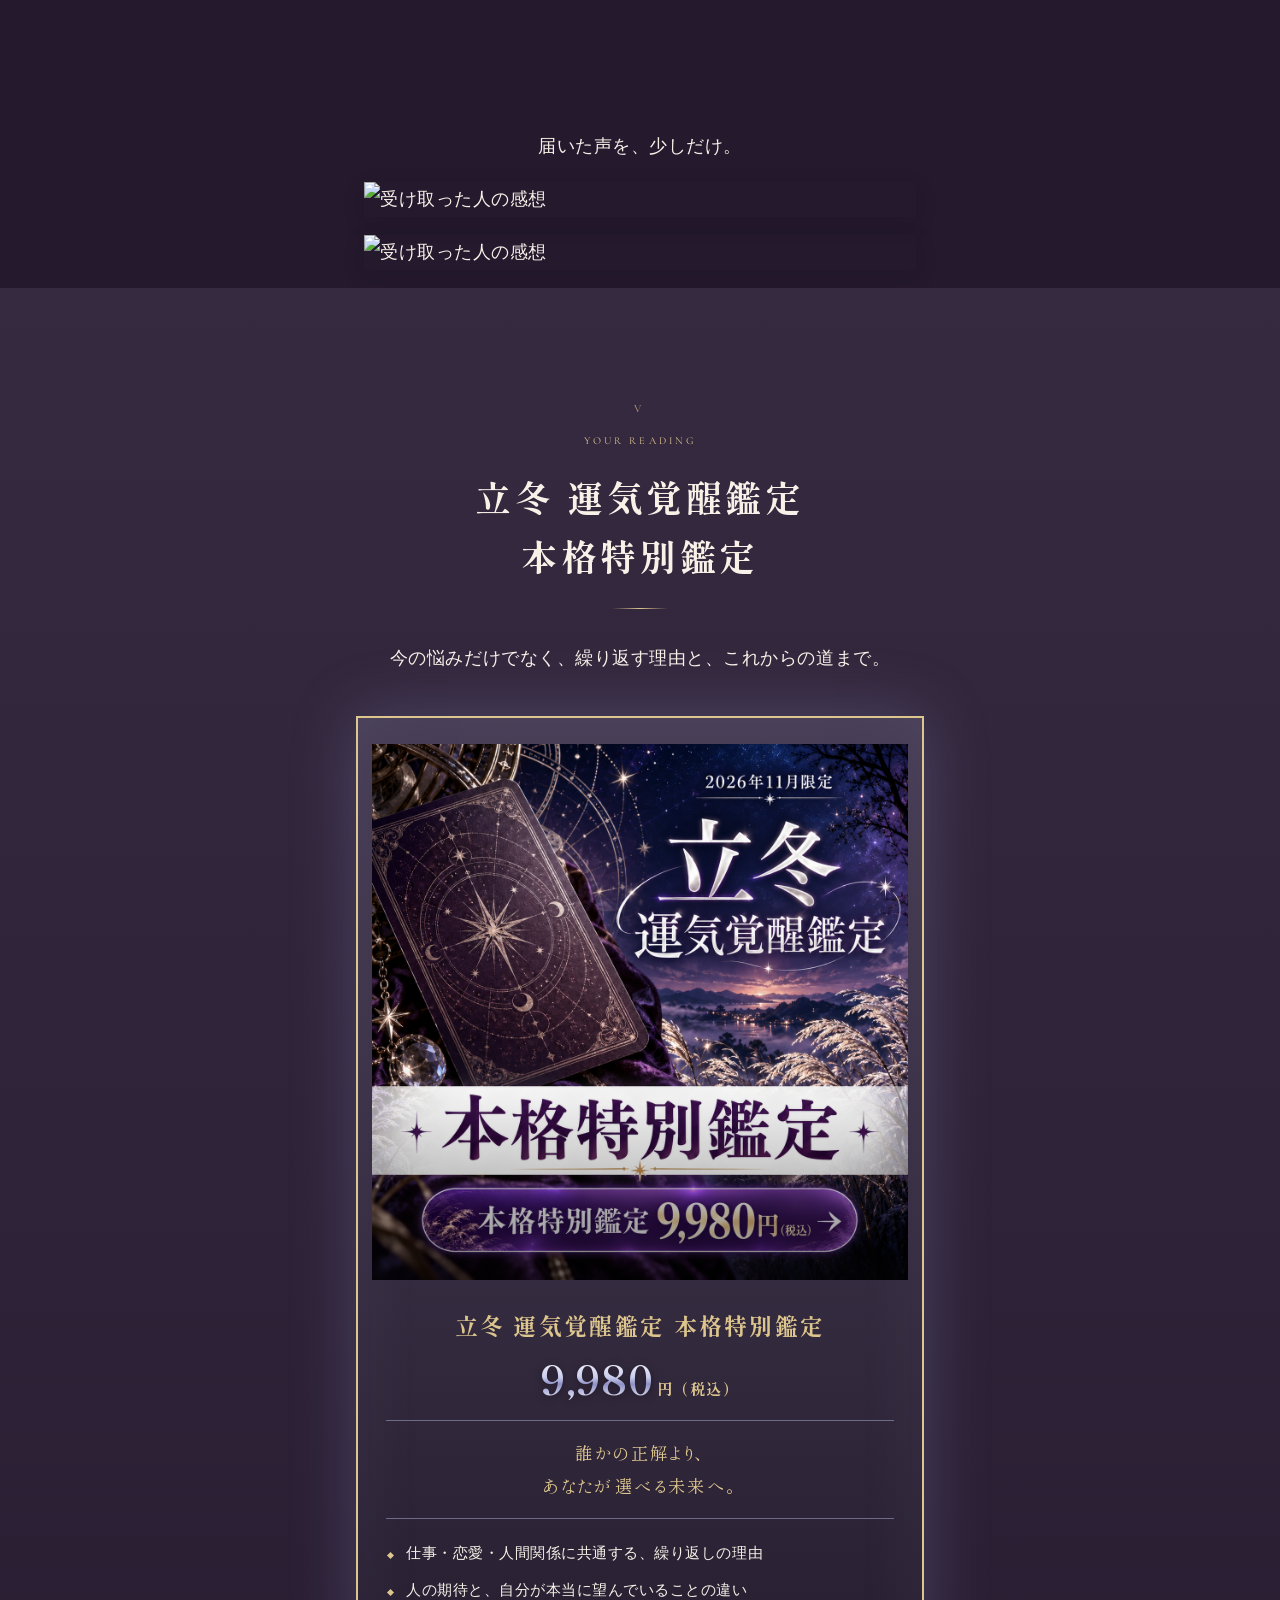
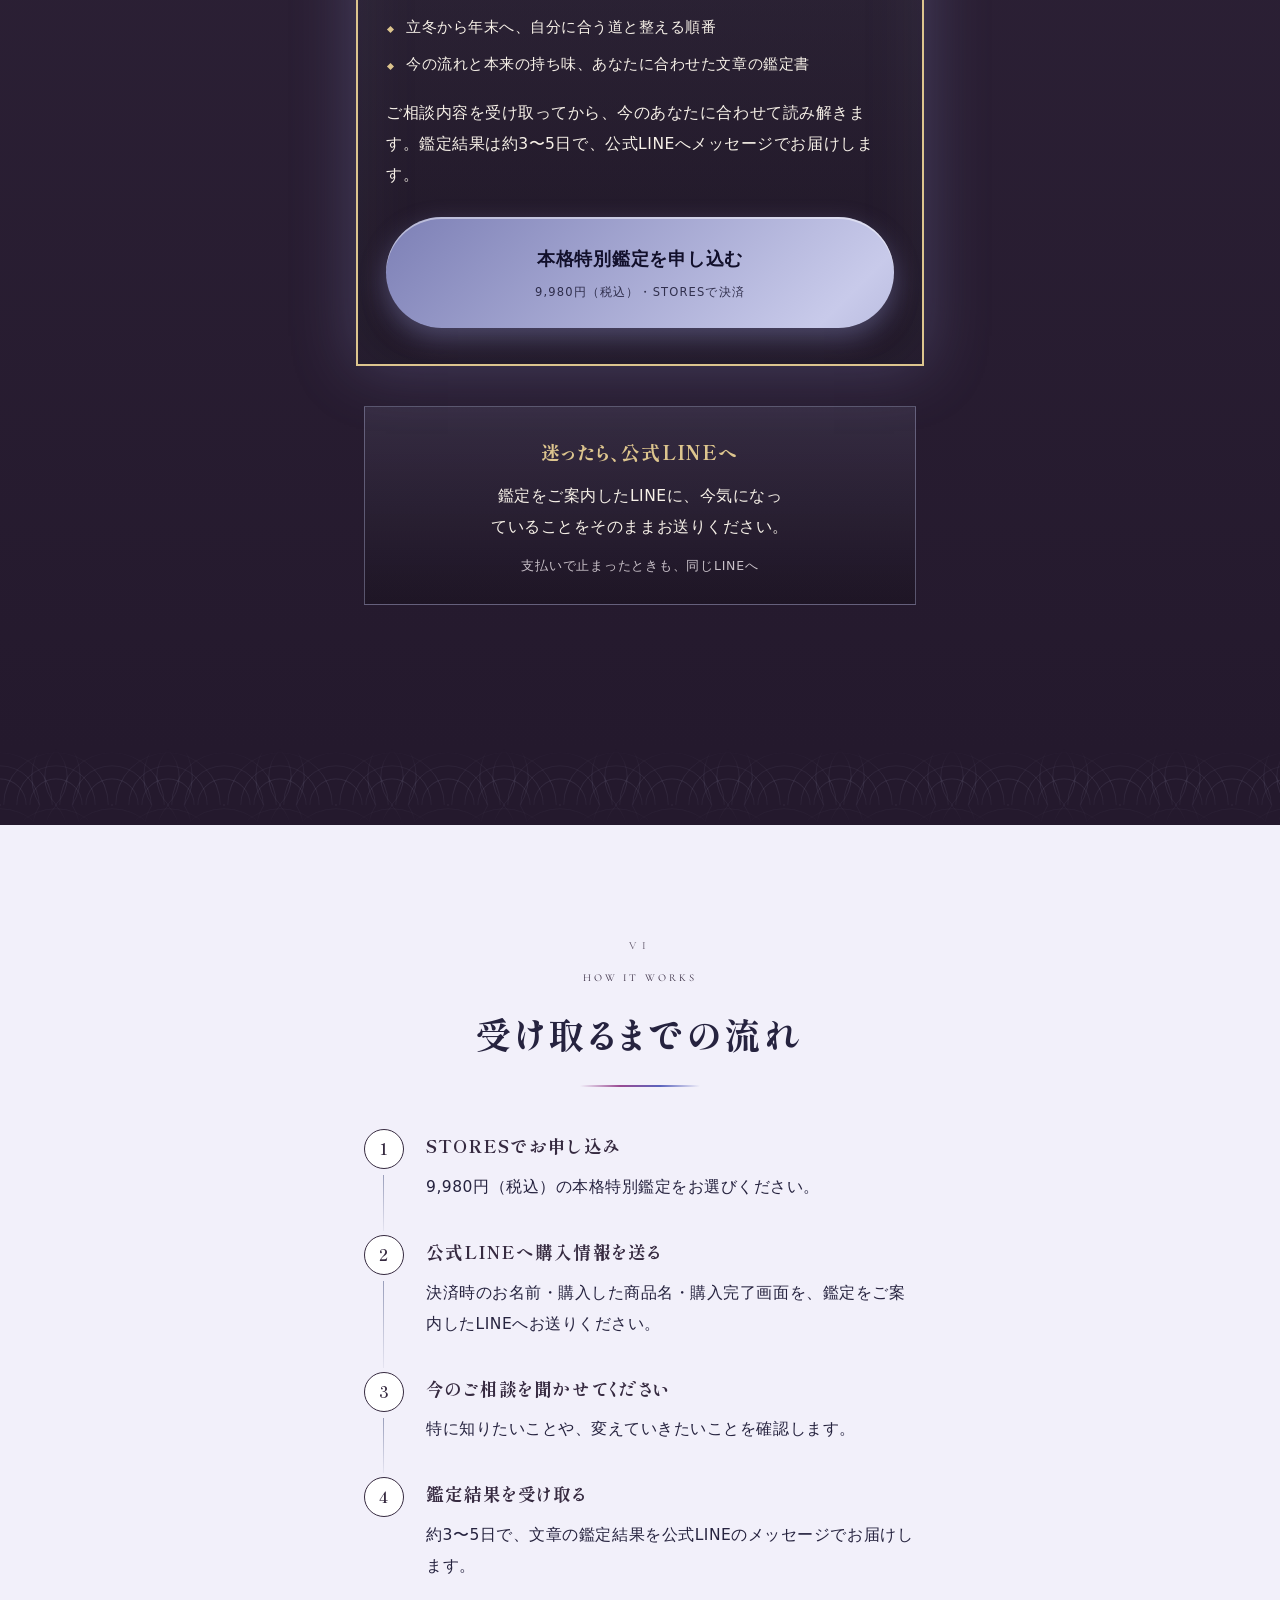
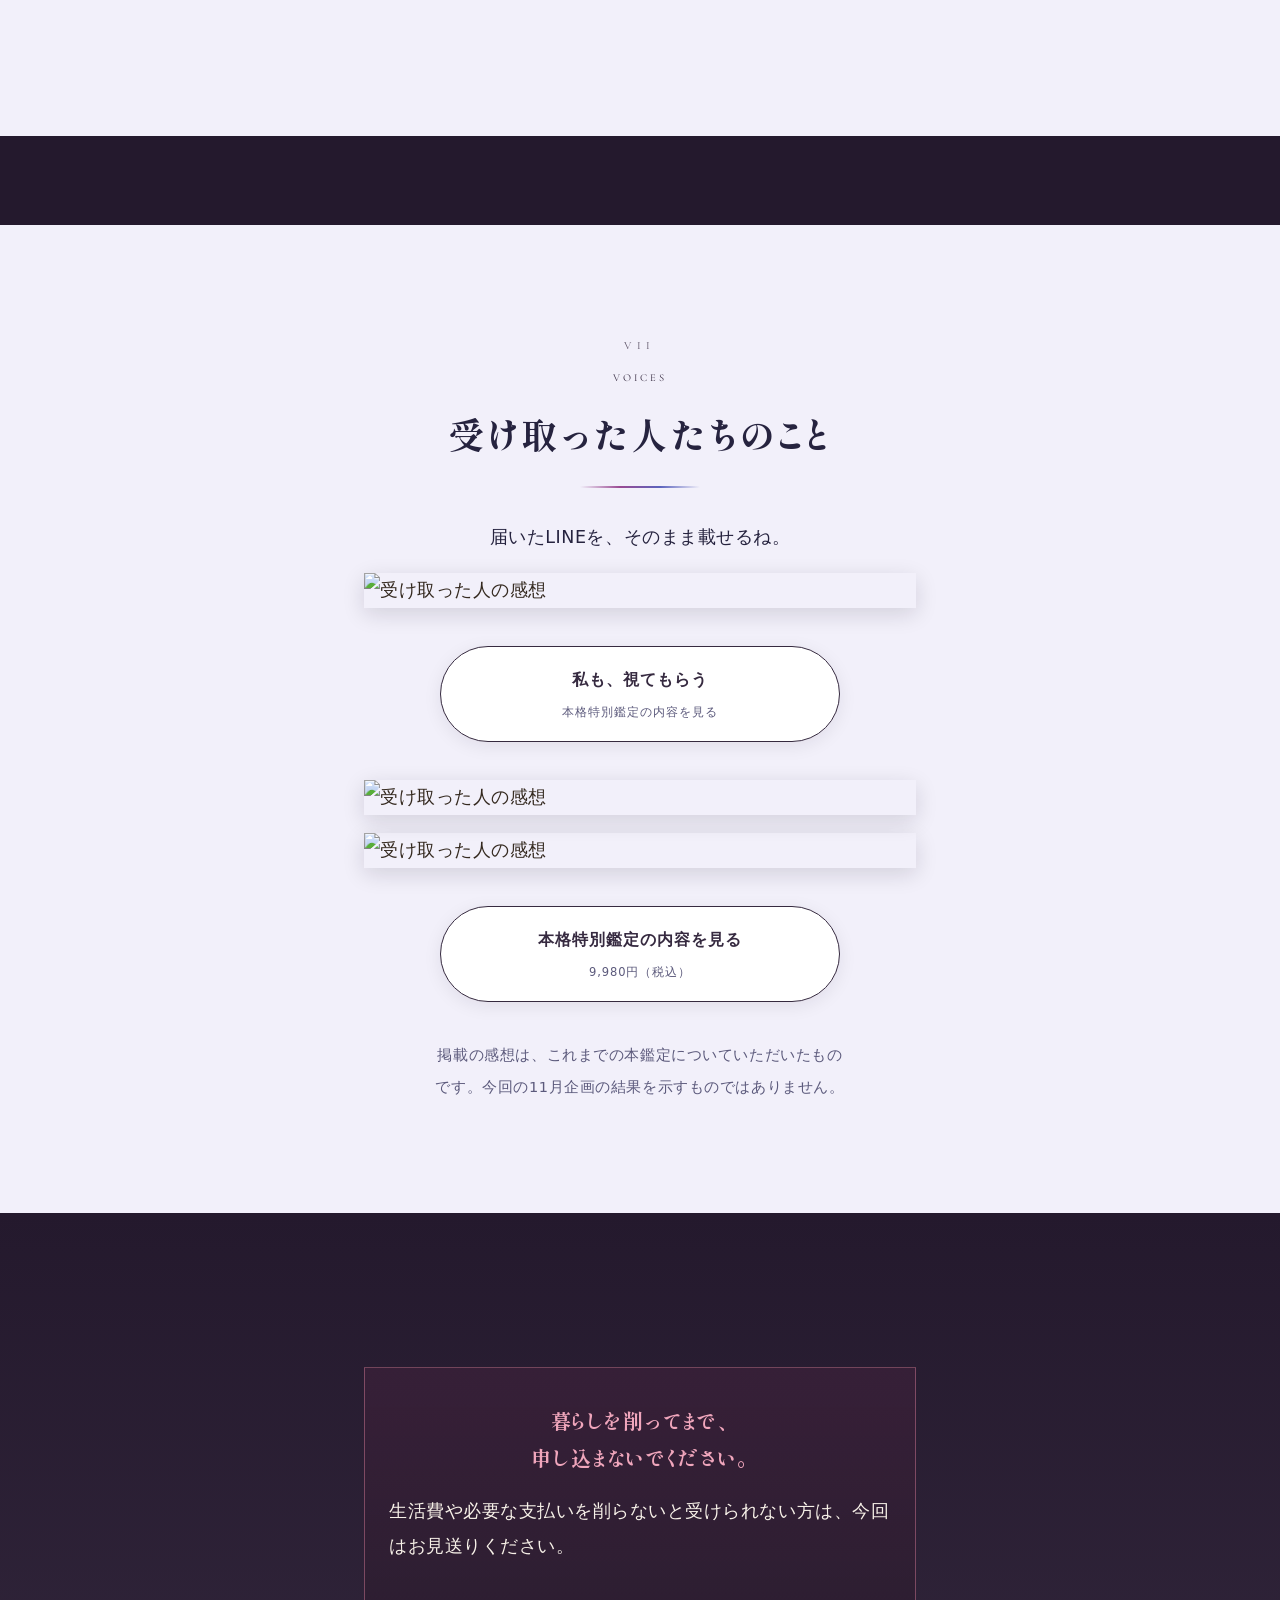
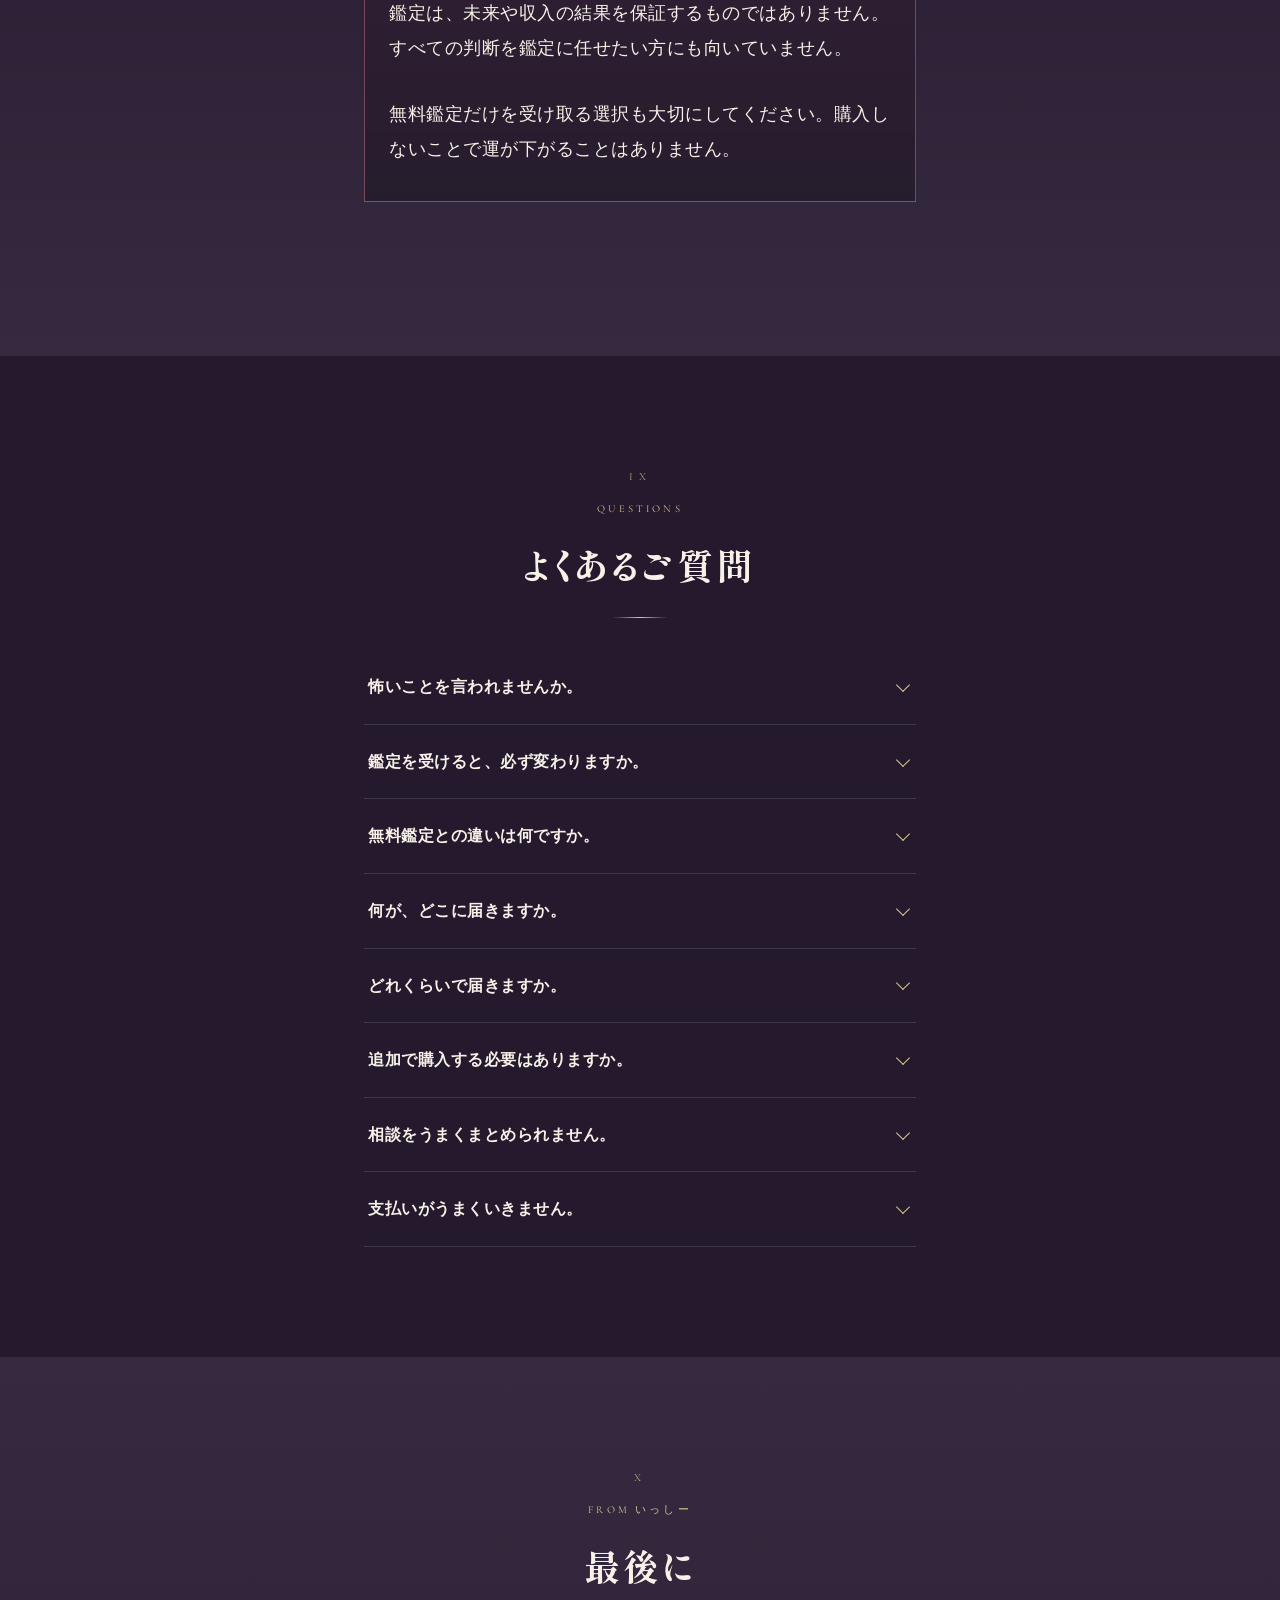
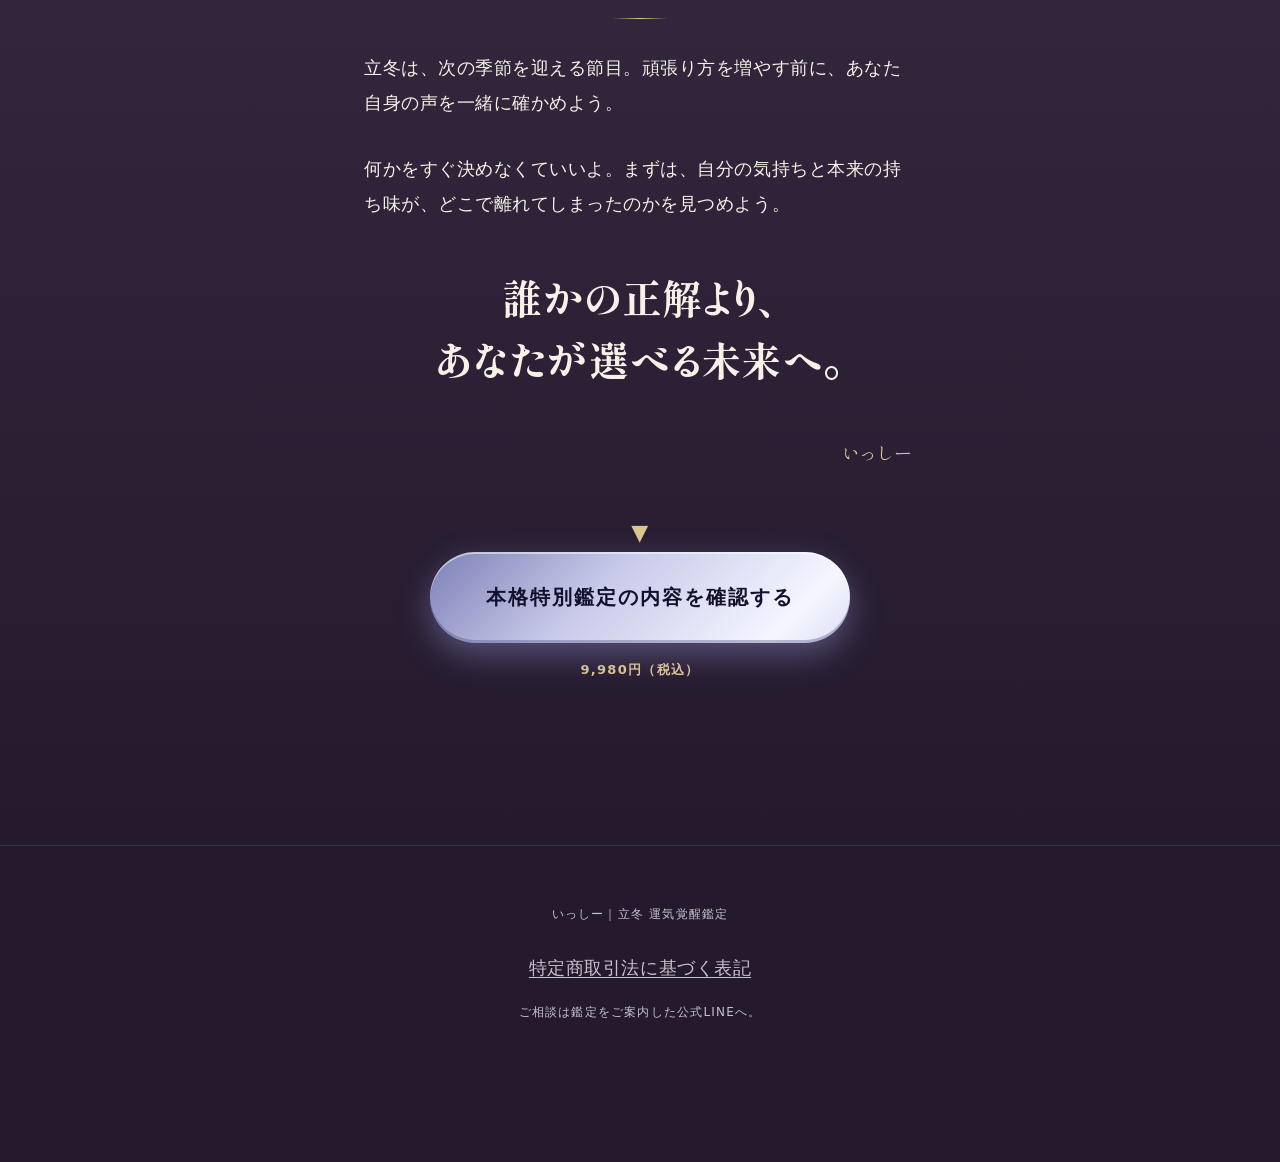
==== commit b48e3302: "Refine November reading names, season and offer copy" ====
--- a/202611-isshi/index.html
+++ b/202611-isshi/index.html
@@ -12,14 +12,10 @@
 <link href="https://fonts.googleapis.com/css2?family=Shippori+Mincho+B1:wght@400;600;700;800&amp;family=Cormorant+Garamond:wght@300;500;600&amp;display=swap" rel="stylesheet"/>
 <link href="reference-assets/lp.css?v=20261022n1" rel="stylesheet"/>
 <link href="reference-assets/theme-isshi.css?v=20261022n1" rel="stylesheet"/>
-<style>:root{--bg:#24192d;--bg2:#362a40;--bg3:#362a40;--gold:#ddc58e;--gold-hi:#ddc58e;--paper:#f7f1e8;--mute:#c9c1c9;--kon:#362a40}.rv,.rv-s,.rv-b,.ln,.stag>*{opacity:1!important;transform:none!important;filter:none!important}.hero-person img{animation:none!important;transform:none!important}.hero-flare{display:none}.hero-copy .tag{background:transparent;border:1px solid var(--gold);color:inherit}.november-note{padding:42px 24px;text-align:center;max-width:760px;margin:auto}.november-note .big{font-size:clamp(24px,5vw,34px)}.item .thumb{aspect-ratio:1;height:auto}.item .thumb img{width:100%;height:auto}.price{opacity:1!important;transform:none!important}.s-light{color:#34291f}.hero-copy h1{font-size:clamp(32px,6vw,62px)}.layer b{font-size:16px}.pbtn{min-height:60px}.step h3{font-size:18px}.november-note p{max-width:660px;margin:18px auto}@media(max-width:600px){.hero{min-height:0;display:flex;flex-direction:column;padding:0}.hero-person{position:relative;inset:auto;width:100%;height:auto;aspect-ratio:1}.hero-person img{width:100%;height:100%;object-fit:cover}.hero::after{display:none}.hero-copy{padding:30px 24px;text-shadow:none;color:#f7f1e8}.hero-copy h1{font-size:30px;letter-spacing:.03em;line-height:1.65}.hero-copy .lead{font-size:17px}.strata{padding-left:34px}}</style></head>
-
-
+<style>:root{--bg:#24192d;--bg2:#362a40;--bg3:#362a40;--gold:#ddc58e;--gold-hi:#ddc58e;--paper:#f7f1e8;--mute:#c9c1c9;--kon:#362a40}.rv,.rv-s,.rv-b,.ln,.stag>*{opacity:1!important;transform:none!important;filter:none!important}.hero-person img{animation:none!important;transform:none!important}.hero-flare,.hero-person::after{display:none!important}.hero-copy .tag{background:transparent;border:1px solid var(--gold);color:inherit}.november-note{padding:42px 24px;text-align:center;max-width:760px;margin:auto}.november-note .big{font-size:clamp(24px,5vw,34px)}.item .thumb{aspect-ratio:1;height:auto}.item .thumb img{width:100%;height:auto}.price{opacity:1!important;transform:none!important}.s-light{color:#34291f}.hero-copy h1{font-size:clamp(32px,6vw,62px)}.layer b{font-size:16px}.pbtn{min-height:60px}.step h3{font-size:18px}.november-note p{max-width:660px;margin:18px auto}@media(max-width:600px){.hero{min-height:0;display:flex;flex-direction:column;padding:0}.hero-person{position:relative;inset:auto;width:100%;height:auto;aspect-ratio:1}.hero-person img{width:100%;height:100%;object-fit:cover}.hero::after{display:none}.hero-copy{padding:30px 24px;text-shadow:none;color:#f7f1e8}.hero-copy h1{font-size:30px;letter-spacing:.03em;line-height:1.65}.hero-copy .lead{font-size:17px}.strata{padding-left:34px}}</style></head>
 <body>
 <div aria-hidden="true" class="prog"><i id="progbar"></i></div>
-
 <header class="hero">
-
 <div class="hero-person">
 <img alt="いっしーの世界観イメージ" fetchpriority="high" onerror="this.closest('.ph,.ph-full,.thumb,.shot,.hero-person')?.style.setProperty('display','none')" src="https://optinai.github.io/isshi-kantei/img/i_hero.jpg"/>
 <div aria-hidden="true" class="hero-flare"></div>
@@ -32,24 +28,18 @@
 <div class="scrollcue rv"><span class="lat">SCROLL</span><i></i></div>
 </div>
 </header><div class="november-note"><p class="whisper">2026年11月の本格特別鑑定</p><p class="big">人に合わせてきた私が、これから自分のために選ぶ道は何か。</p><p>立冬 運気覚醒鑑定 本格特別鑑定<br/><b>9,980円（税込）</b></p><a class="minicta" href="#item">鑑定内容と料金を見る</a></div>
-
-
 <a class="minicta rv" href="#item" style="margin-top:26px">限定料金で鑑定を見る<span class="s">お申し込みは1分</span></a>
-
 <section class="s-ai">
-<div class="wrap"><div class="chapno">I</div><div class="eyebrow lat">What you felt</div><h2 class="lines"><span class="ln">あの感覚には、</span><br/><span class="ln">意味があるんだよ</span></h2><div class="gline"></div><div class="stag"><p class="lead-p">頼まれると断れない。仕事も人間関係もこなしているのに、「自分はどうしたい？」と聞かれると答えが出ない。</p><p>人に合わせてきた私が、これから自分のために選ぶ道は何か。</p><p>無料鑑定で気になった言葉があった方へ。まだしっくり来ていない方も、今のご相談を整理するところから始められます。</p></div></div>
+<div class="wrap"><div class="chapno">I</div><div class="eyebrow lat">What you felt</div><h2 class="lines"><span class="ln">あの感覚には、</span><br/><span class="ln">意味があるんだよ</span></h2><p class="seasonal-context">立冬を迎え、空気も次の季節へ。年末までの自分の流れを確かめよう。</p><div class="gline"></div><div class="stag"><p class="lead-p">頼まれると断れない。仕事も人間関係もこなしているのに、「自分はどうしたい？」と聞かれると答えが出ない。</p><p>人に合わせてきた私が、これから自分のために選ぶ道は何か。</p><p>無料鑑定で気になった言葉があった方へ。まだしっくり来ていない方も、今のご相談を整理するところから始められます。</p></div></div>
 </section>
 <div aria-hidden="true" class="band"></div>
-
 <section class="s-dark">
-<div class="wrap"><div class="chapno">II</div><div class="eyebrow lat">Not fortune-telling</div><h2 class="lines"><span class="ln">鑑定は、</span><br/><span class="ln">当てものじゃないんだ</span></h2><div class="gline"></div><div class="stag"><p>何かをすぐ決めなくていいよ。まずは、自分の気持ちと本来の持ち味が、どこで離れてしまったのかを見つめよう。</p><div class="big">自分を責めるための<br/>鑑定ではありません。</div><p>また今度でいいと見送るうちに、自分の本音を聞く時間までなくなってしまう。そんな毎日を、これからも繰り返したいわけじゃないよね。</p></div></div>
+<div class="wrap"><div class="chapno">II</div><div class="eyebrow lat">Not fortune-telling</div><h2 class="lines"><span class="ln">鑑定は、</span><br/><span class="ln">当てものじゃないんだ</span></h2><div class="gline"></div><div class="stag"><p>何かをすぐ決めなくていいよ。まずは、自分の気持ちと本来の持ち味が、どこで離れてしまったのかを見つめよう。</p><div class="big">自分を責めるための<br/>鑑定ではありません。</div><p>もし「また今度」が続いているなら、自分の本音を聞く時間まで後回しになっているかもしれないね。まず、今の気持ちを確かめよう。</p></div></div>
 </section>
-
 <section class="s-ai-r">
 <div class="wrap"><div class="chapno">III</div><div class="eyebrow lat">The difference</div><h2 class="lines"><span class="ln">無料鑑定で</span><br/><span class="ln">視えたもの、</span><br/><span class="ln">視えなかったもの</span></h2><div class="gline"></div><p>無料鑑定は、今のご相談を見つめる入口です。本鑑定では、繰り返しの理由と、ここから選べる道まで読み解きます。</p><div class="big">誰かの正解より、<br/>あなたが選べる未来へ。</div><div class="strata" style="--free-h:33%"><div aria-hidden="true" class="gauge"><i class="g1"></i><i class="g2"></i><b class="l1">無料鑑定</b><b class="l2">本鑑定</b></div><div class="layer free" style="--d:0"><span class="lv">01</span><b>いま気になっていること</b></div><div class="layer free" style="--d:1"><span class="lv">02</span><b>現在の流れと感じている不安</b></div><div class="layer deep" style="--d:2"><span class="lv">03</span><b>仕事・恋愛・人間関係に共通する、繰り返しの理由</b></div><div class="layer deep" style="--d:3"><span class="lv">04</span><b>人の期待と、自分が本当に望んでいることの違い</b></div><div class="layer deep" style="--d:4"><span class="lv">05</span><b>立冬から年末へ、自分に合う道と整える順番</b></div><div class="layer deep" style="--d:5"><span class="lv">06</span><b>あなたの言葉に合わせた、これからの整え方</b></div></div><p>これはお金や人間関係の結果を約束するものではなく、今の自分を理解し、選ぶための鑑定書です。</p><a class="cta" href="#item"><span class="arrow">▼</span><span class="btn">本鑑定で分かることを見る</span><span class="sub">9,980円（税込）の1商品</span></a></div>
 </section>
 <div class="wrap"><div class="growline"></div></div>
-
 <section class="s-dark">
 <div class="wrap">
 <div class="chapno">IV</div>
@@ -67,7 +57,6 @@
 <li>本当に視えてるのか、まだ半信半疑</li>
 <li>知ってしまうのが、ちょっと怖い</li>
 </ul>
-
 <div class="ph wide px rv-s">
 <img alt="静かな光" decoding="async" loading="lazy" onerror="this.closest('.ph,.ph-full,.thumb,.shot,.hero-person')?.style.setProperty('display','none')" src="https://optinai.github.io/isshi-kantei/img/window_01.jpg"/>
 </div>
@@ -80,8 +69,6 @@
 <a class="minicta rv" href="#item">本格特別鑑定の内容を見る<span class="s">9,980円（税込）</span></a>
 </div>
 </section>
-
-
 <div class="wrap">
 <div class="rv"><p class="tc">届いた声を、少しだけ。</p></div>
 <figure class="shot rv"><img alt="受け取った人の感想" decoding="async" loading="lazy" src="https://optinai.github.io/isshi-kantei/img/voices/k_01.png"/></figure>
@@ -91,12 +78,10 @@
 <div class="wrap"><div class="chapno">V</div><div class="eyebrow lat">Your reading</div><h2>立冬 運気覚醒鑑定<br/>本格特別鑑定</h2><div class="gline"></div><p class="tc">今の悩みだけでなく、繰り返す理由と、これからの道まで。</p><div class="item rec"><div class="thumb"><img alt="立冬 運気覚醒鑑定 本格特別鑑定" loading="lazy" src="reference-assets/product.png"/></div><div class="pname">立冬 運気覚醒鑑定 本格特別鑑定</div><div class="price"><span class="num-gold">9,980</span><small>円（税込）</small></div><div class="goal">誰かの正解より、<br/>あなたが選べる未来へ。</div><ul><li>仕事・恋愛・人間関係に共通する、繰り返しの理由</li><li>人の期待と、自分が本当に望んでいることの違い</li><li>立冬から年末へ、自分に合う道と整える順番</li><li>今の流れと本来の持ち味、あなたに合わせた文章の鑑定書</li></ul><p>ご相談内容を受け取ってから、今のあなたに合わせて読み解きます。鑑定結果は約3〜5日で、公式LINEへメッセージでお届けします。</p><a class="pbtn" href="https://pmsdqb4c2p0emj0yagvc.stores.jp/items/6ad9b8a13f59f5a3f8e46f3f" rel="noopener" target="_blank">本格特別鑑定を申し込む<span class="s">9,980円（税込）・STORESで決済</span></a></div><div class="linebox"><div class="lh">迷ったら、公式LINEへ</div><p>鑑定をご案内したLINEに、今気になっていることをそのままお送りください。</p><div class="ls">支払いで止まったときも、同じLINEへ</div></div></div>
 </section>
 <div aria-hidden="true" class="band"></div>
-
 <section class="s-light">
 <div class="wrap"><div class="chapno">VI</div><div class="eyebrow lat">How it works</div><h2>受け取るまでの流れ</h2><div class="gline"></div><div class="steps"><div class="st"><h4>STORESでお申し込み</h4><p>9,980円（税込）の本格特別鑑定をお選びください。</p></div><div class="st"><h4>公式LINEへ購入情報を送る</h4><p>決済時のお名前・購入した商品名・購入完了画面を、鑑定をご案内したLINEへお送りください。</p></div><div class="st"><h4>今のご相談を聞かせてください</h4><p>特に知りたいことや、変えていきたいことを確認します。</p></div><div class="st"><h4>鑑定結果を受け取る</h4><p>約3〜5日で、文章の鑑定結果を公式LINEのメッセージでお届けします。</p></div></div></div>
 </section>
 <div class="wrap"><div class="growline"></div></div>
-
 <section class="s-light">
 <div class="wrap">
 <div class="chapno">VII</div>
@@ -111,22 +96,15 @@
 <a class="minicta rv" href="#item">本格特別鑑定の内容を見る<span class="s">9,980円（税込）</span></a>
 <p class="whisper">掲載の感想は、これまでの本鑑定についていただいたものです。今回の11月企画の結果を示すものではありません。</p></div>
 </section>
-
 <section class="s-ai-r">
 <div class="wrap"><div class="warn"><h3>暮らしを削ってまで、<br/>申し込まないでください。</h3><p>生活費や必要な支払いを削らないと受けられない方は、今回はお見送りください。</p><p>鑑定は、未来や収入の結果を保証するものではありません。すべての判断を鑑定に任せたい方にも向いていません。</p><p>無料鑑定だけを受け取る選択も大切にしてください。購入しないことで運が下がることはありません。</p></div></div>
 </section>
-
 <section class="s-dark">
 <div class="wrap"><div class="chapno">IX</div><div class="eyebrow lat">Questions</div><h2>よくあるご質問</h2><div class="gline"></div><details class="faq"><summary>怖いことを言われませんか。</summary><div class="ans">不幸や霊障を断定したり、購入しないと悪いことが起きると伝えたりはしません。ご相談に合わないと感じたら、無理に申し込む必要はありません。</div></details><details class="faq"><summary>鑑定を受けると、必ず変わりますか。</summary><div class="ans">未来や収入、相手の気持ちなどの結果は保証できません。ご相談の背景を見つめ、自分で選ぶための手がかりをお届けするものです。</div></details><details class="faq"><summary>無料鑑定との違いは何ですか。</summary><div class="ans">無料鑑定は今の悩みを知る入口。本鑑定では、同じ悩みが続く背景と、これから整える順番、選べる道まで文章でお伝えします。</div></details><details class="faq"><summary>何が、どこに届きますか。</summary><div class="ans">ご相談に合わせた文章の鑑定書を、公式LINEのメッセージでお届けします。郵送物はありません。決済履歴や端末の通知などは、ご自身の設定をご確認ください。</div></details><details class="faq"><summary>どれくらいで届きますか。</summary><div class="ans">購入後、公式LINEへ決済時のお名前・購入した商品名・購入完了画面をお送りください。ご相談内容を確認し、約3〜5日で鑑定結果をお届けします。</div></details><details class="faq"><summary>追加で購入する必要はありますか。</summary><div class="ans">この鑑定は9,980円（税込）の1商品です。鑑定を受けるために、お守りや石などを追加で購入する必要はありません。</div></details><details class="faq"><summary>相談をうまくまとめられません。</summary><div class="ans">今いちばん気になることを、そのままの言葉でお送りください。長く、きれいに書く必要はありません。</div></details><details class="faq"><summary>支払いがうまくいきません。</summary><div class="ans">エラー画面や、どの段階で止まったかを、鑑定をご案内した公式LINEへお送りください。</div></details></div>
 </section>
-
 <section class="s-ai">
 <div class="wrap"><div class="chapno">X</div><div class="eyebrow lat">From いっしー</div><h2>最後に</h2><div class="gline"></div><p>立冬は、次の季節を迎える節目。頑張り方を増やす前に、あなた自身の声を一緒に確かめよう。</p><p>何かをすぐ決めなくていいよ。まずは、自分の気持ちと本来の持ち味が、どこで離れてしまったのかを見つめよう。</p><div class="big">誰かの正解より、<br/>あなたが選べる未来へ。</div><p class="sign">いっしー</p><a class="cta" href="#item"><span class="arrow">▼</span><span class="btn">本格特別鑑定の内容を確認する</span><span class="sub">9,980円（税込）</span></a></div>
 </section>
 <footer><div class="wrap"><p>いっしー｜立冬 運気覚醒鑑定</p><a href="https://pmsdqb4c2p0emj0yagvc.stores.jp/tokushoho" rel="noopener" target="_blank">特定商取引法に基づく表記</a><p>ご相談は鑑定をご案内した公式LINEへ。</p></div></footer>
-
-
-
-
 <div aria-label="本鑑定のご案内" class="sticky"><span class="lab">立冬 運気覚醒鑑定</span><div class="row"><div class="pricebox"><span class="p">9,980<small>円</small></span><span class="n">税込・1商品</span></div><a href="#item">本鑑定の内容を見る</a></div></div><script>(()=>{const h=document.querySelector('header'),p=document.querySelector('#item'),b=document.querySelector('.sticky');let past=false,inside=false;const render=()=>b.classList.toggle('on',past&&!inside);new IntersectionObserver(([e])=>{past=!e.isIntersecting&&e.boundingClientRect.bottom<0;render();}).observe(h);new IntersectionObserver(([e])=>{inside=e.isIntersecting;render();}).observe(p);})();</script></body>
 </html>
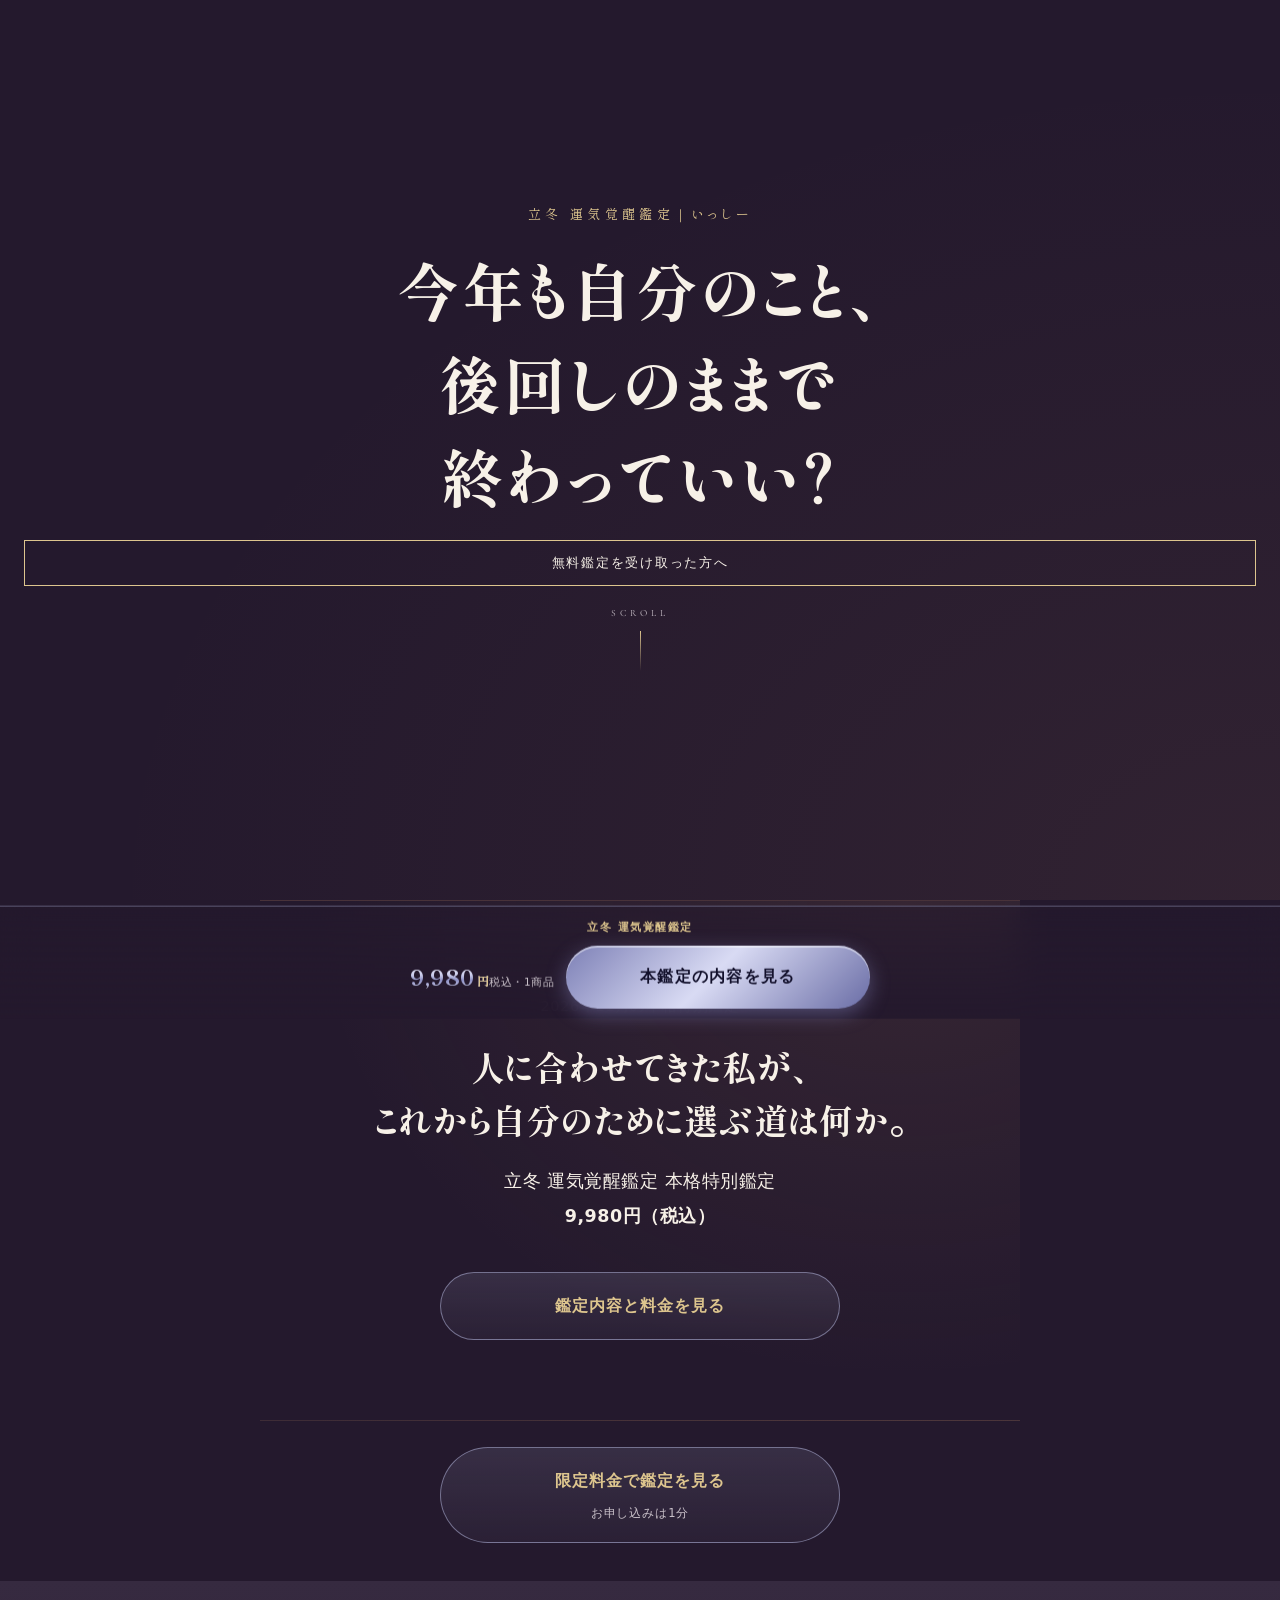
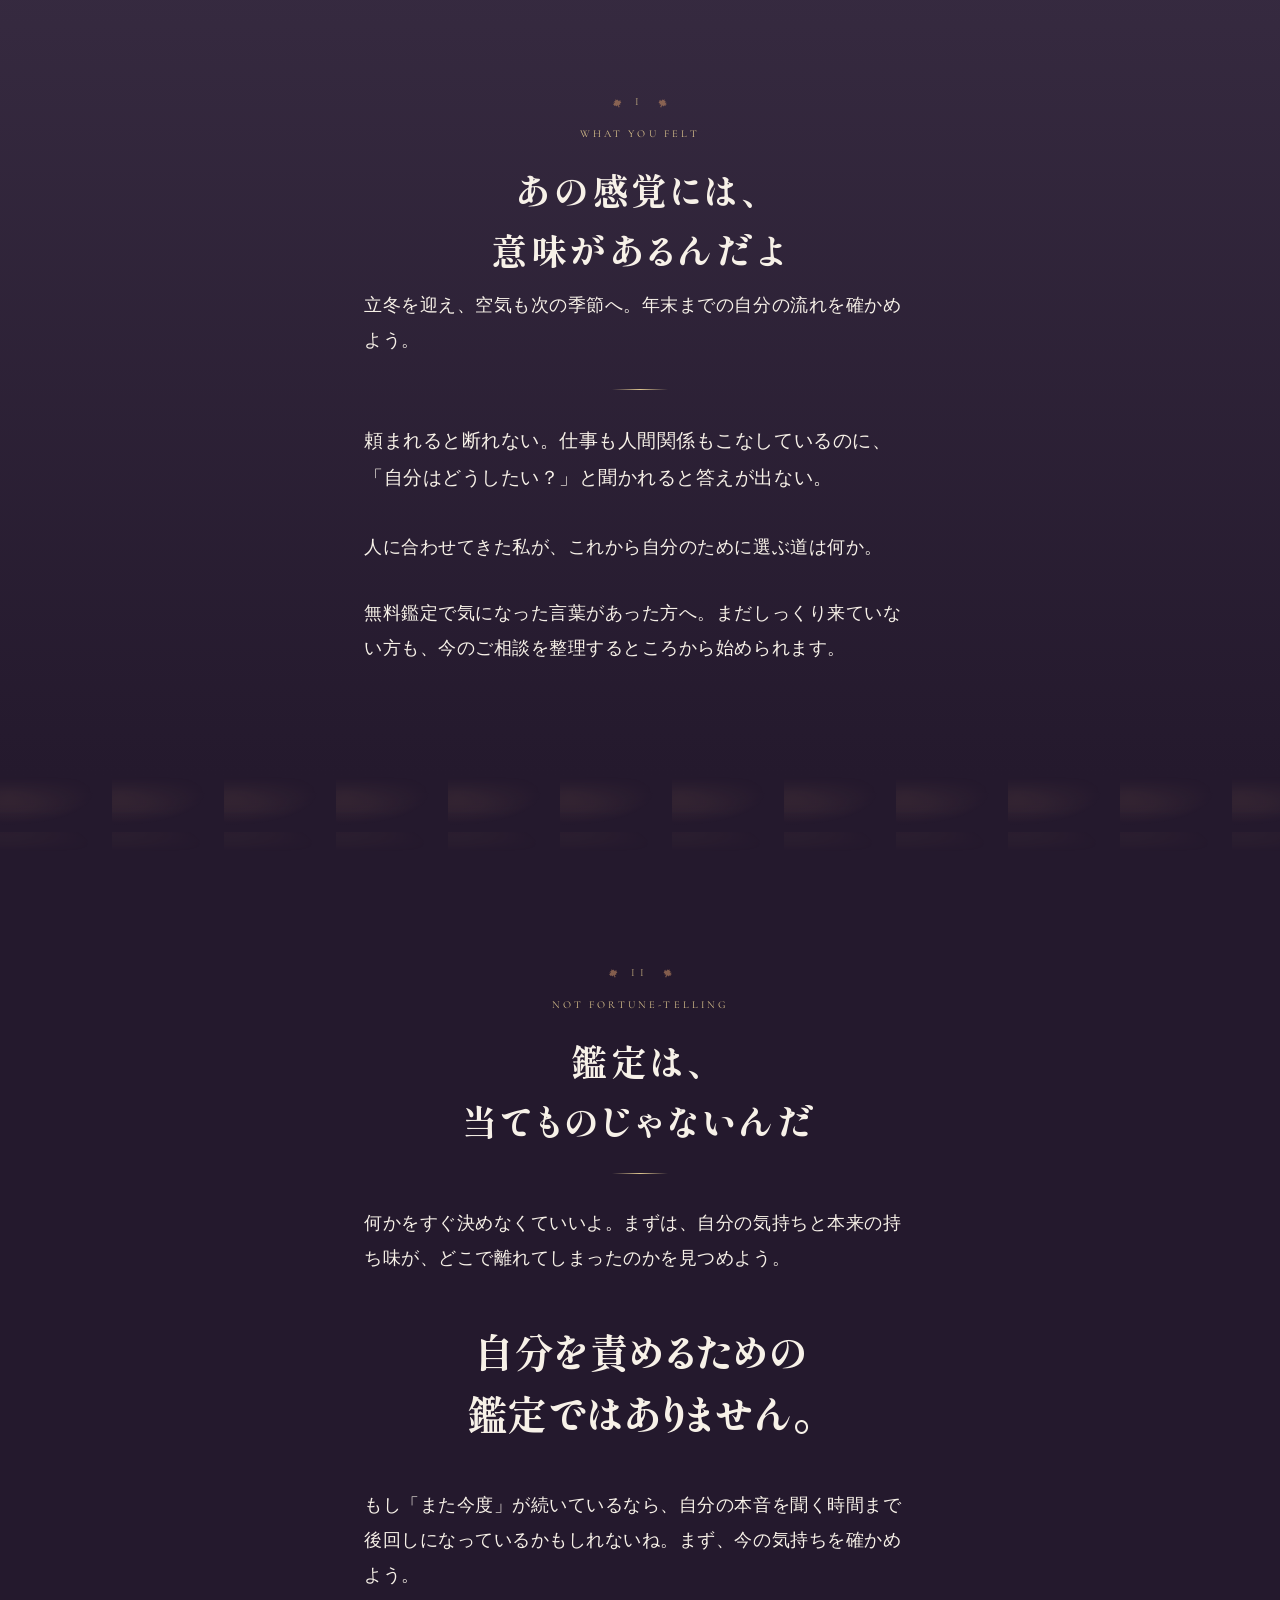
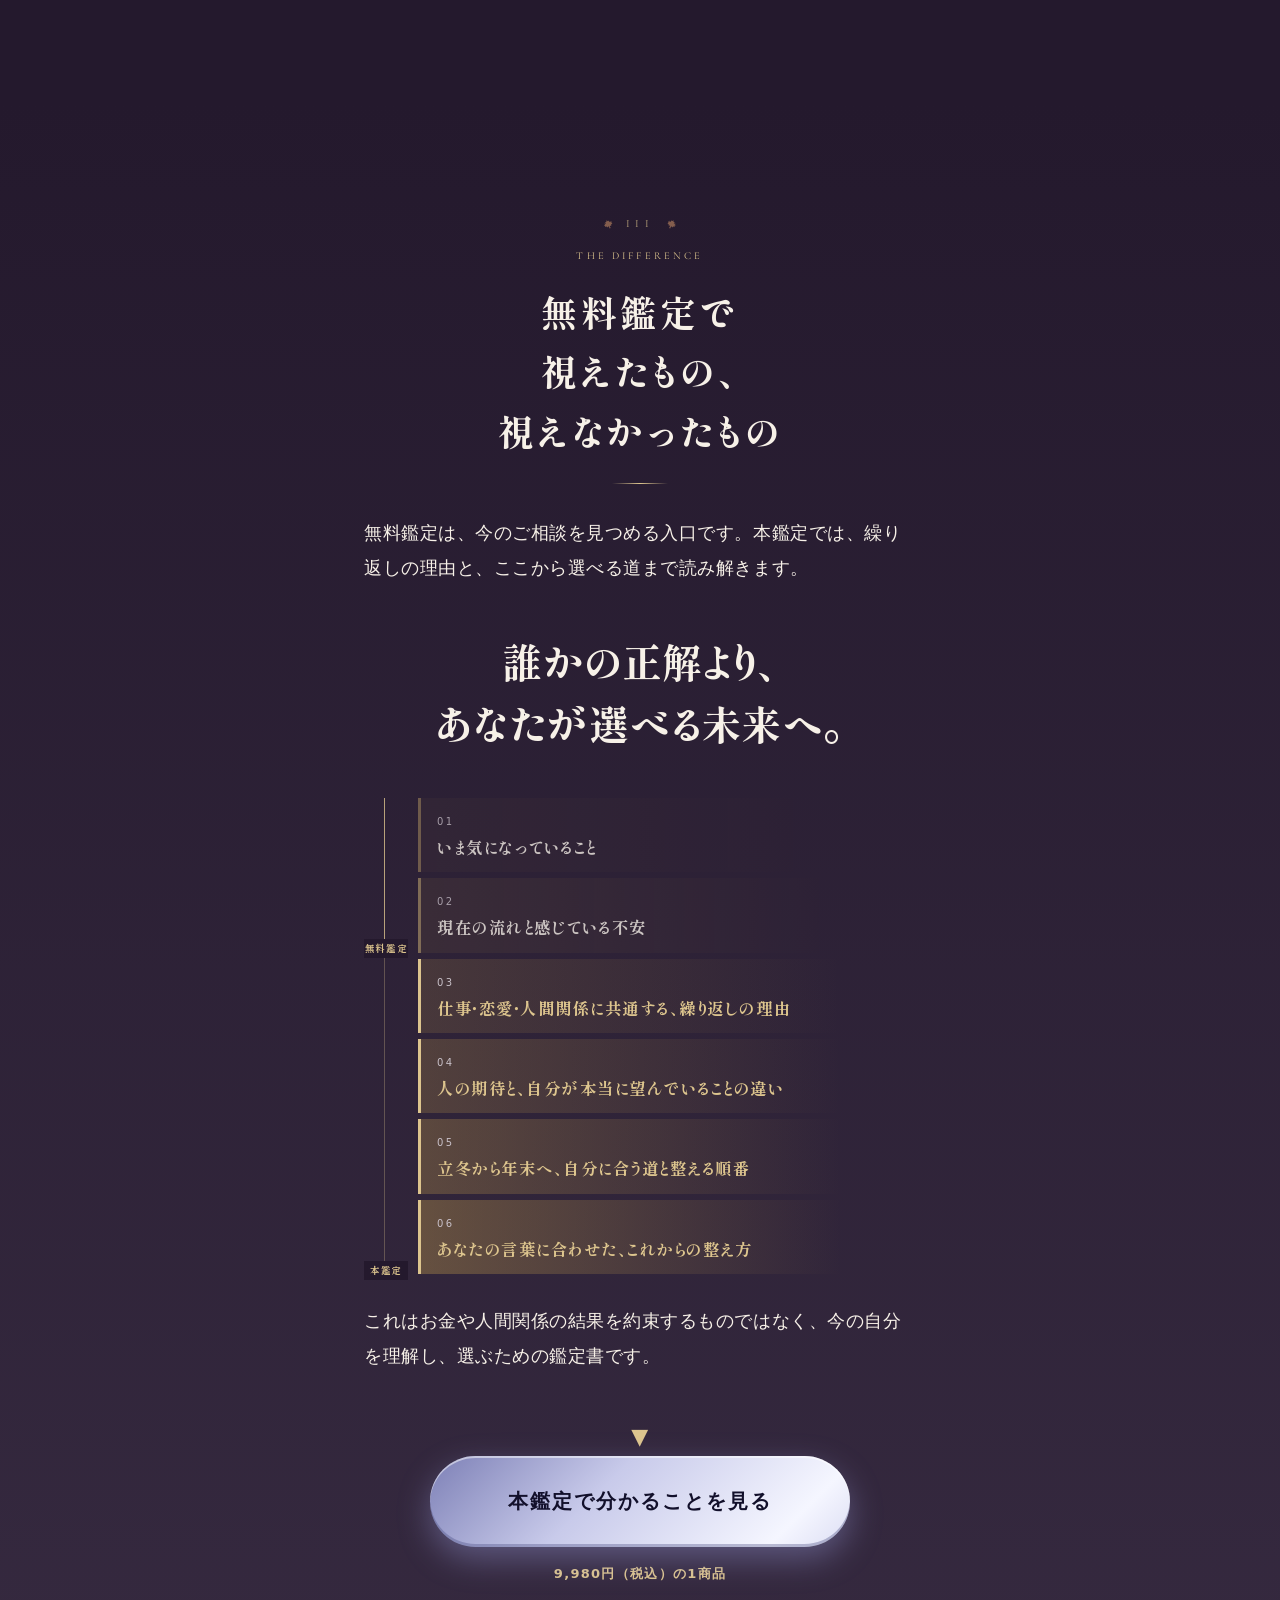
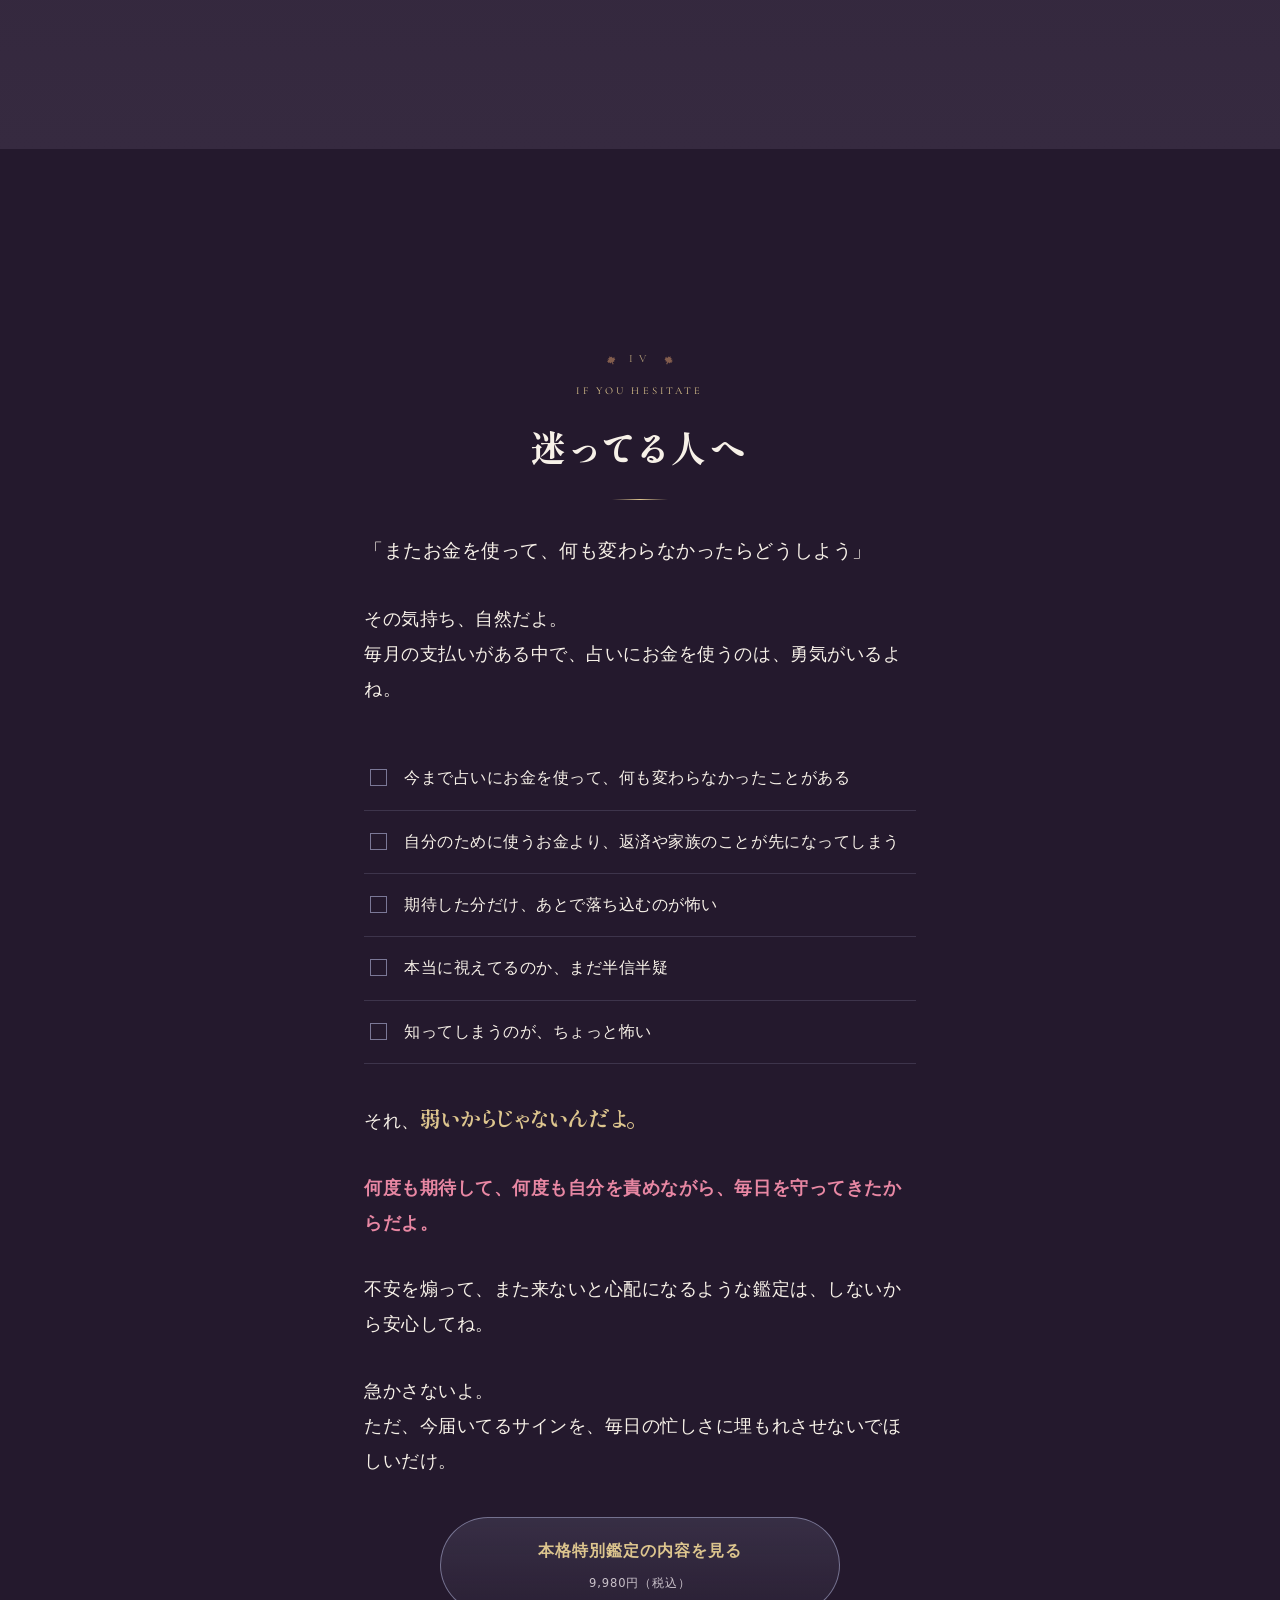
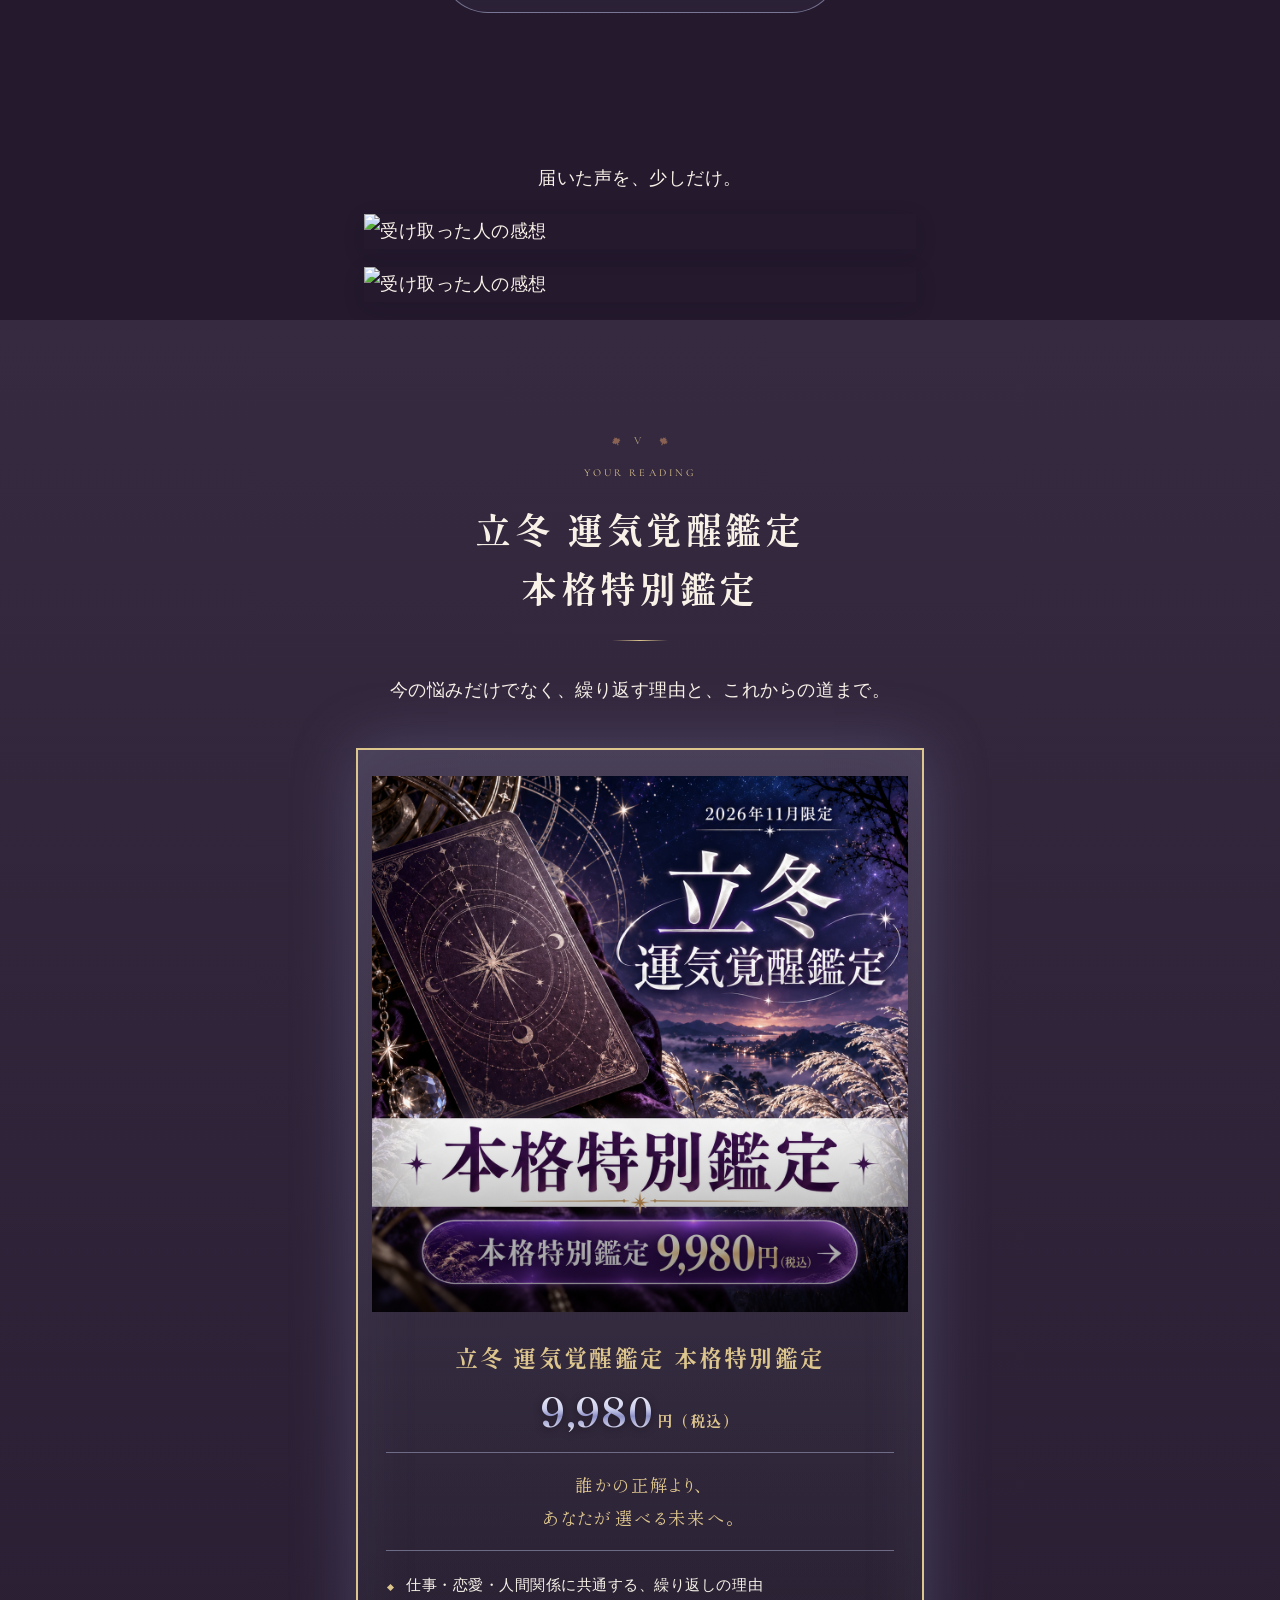
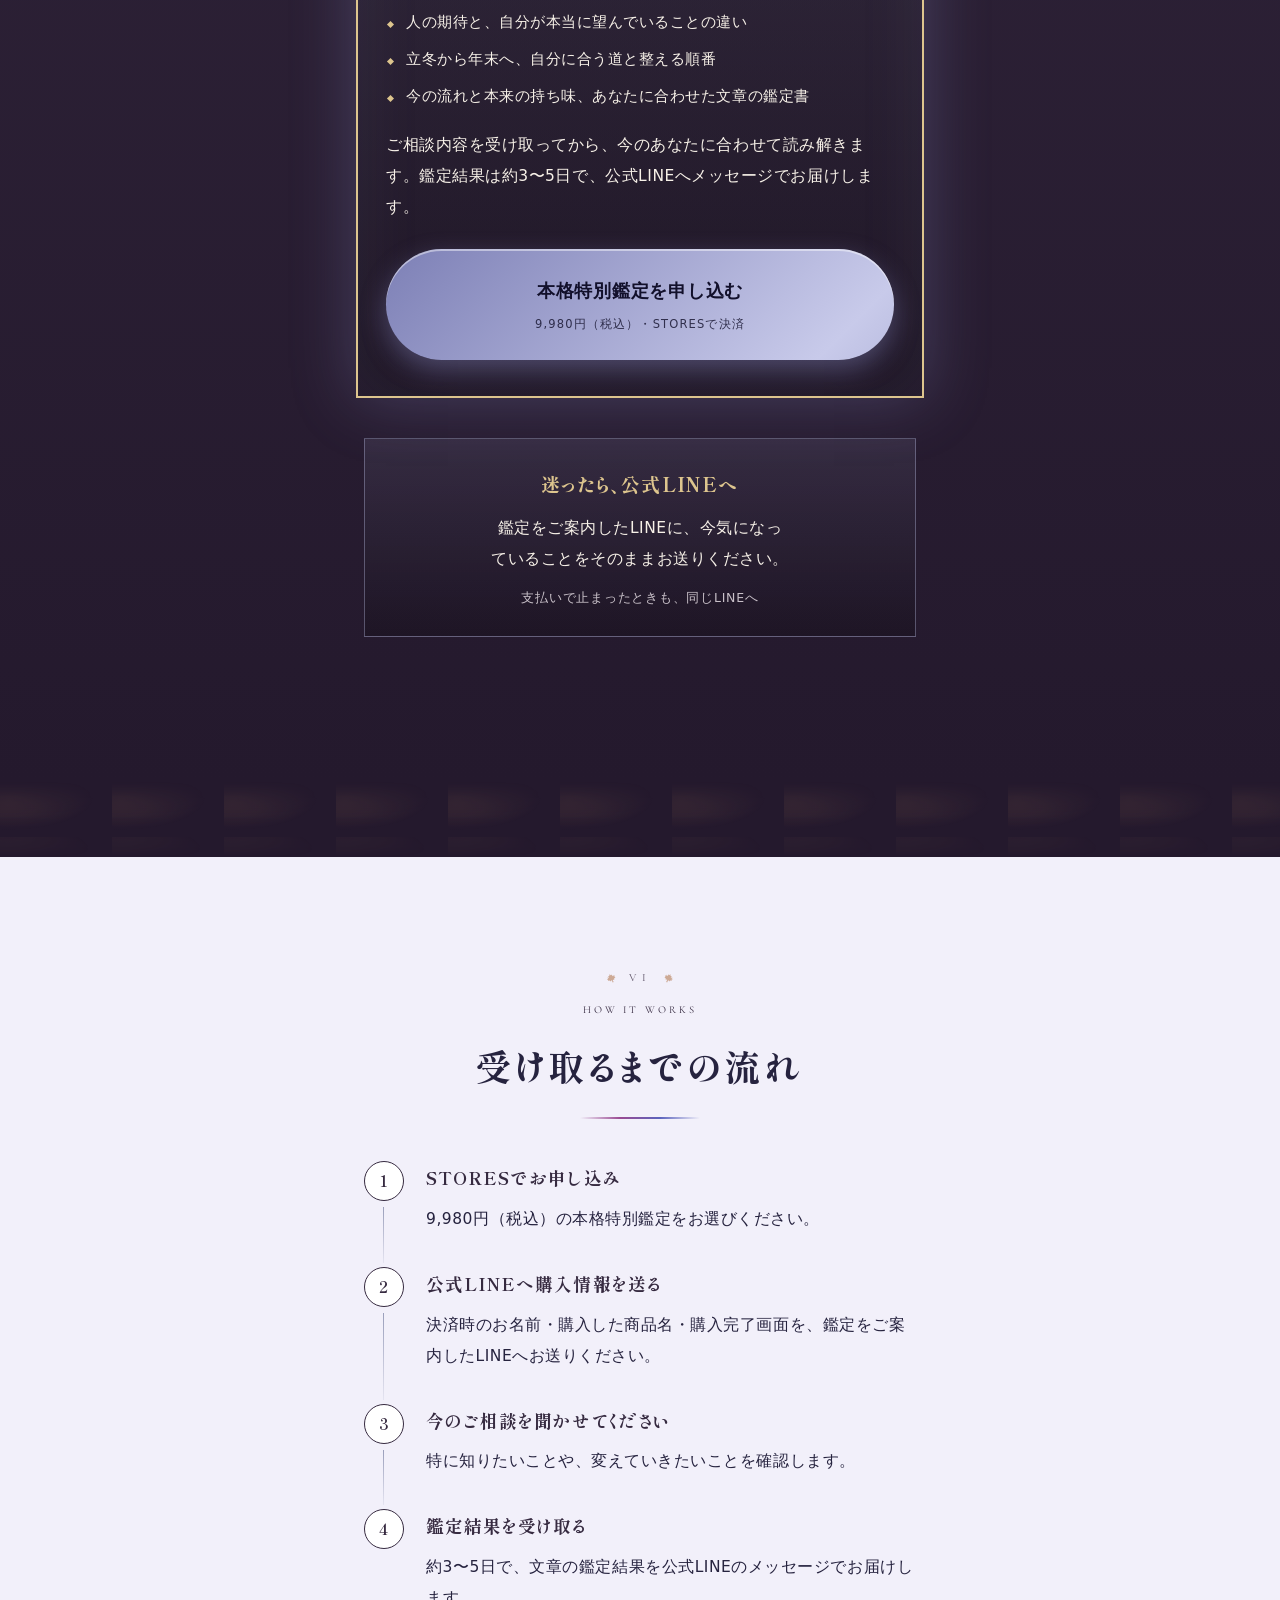
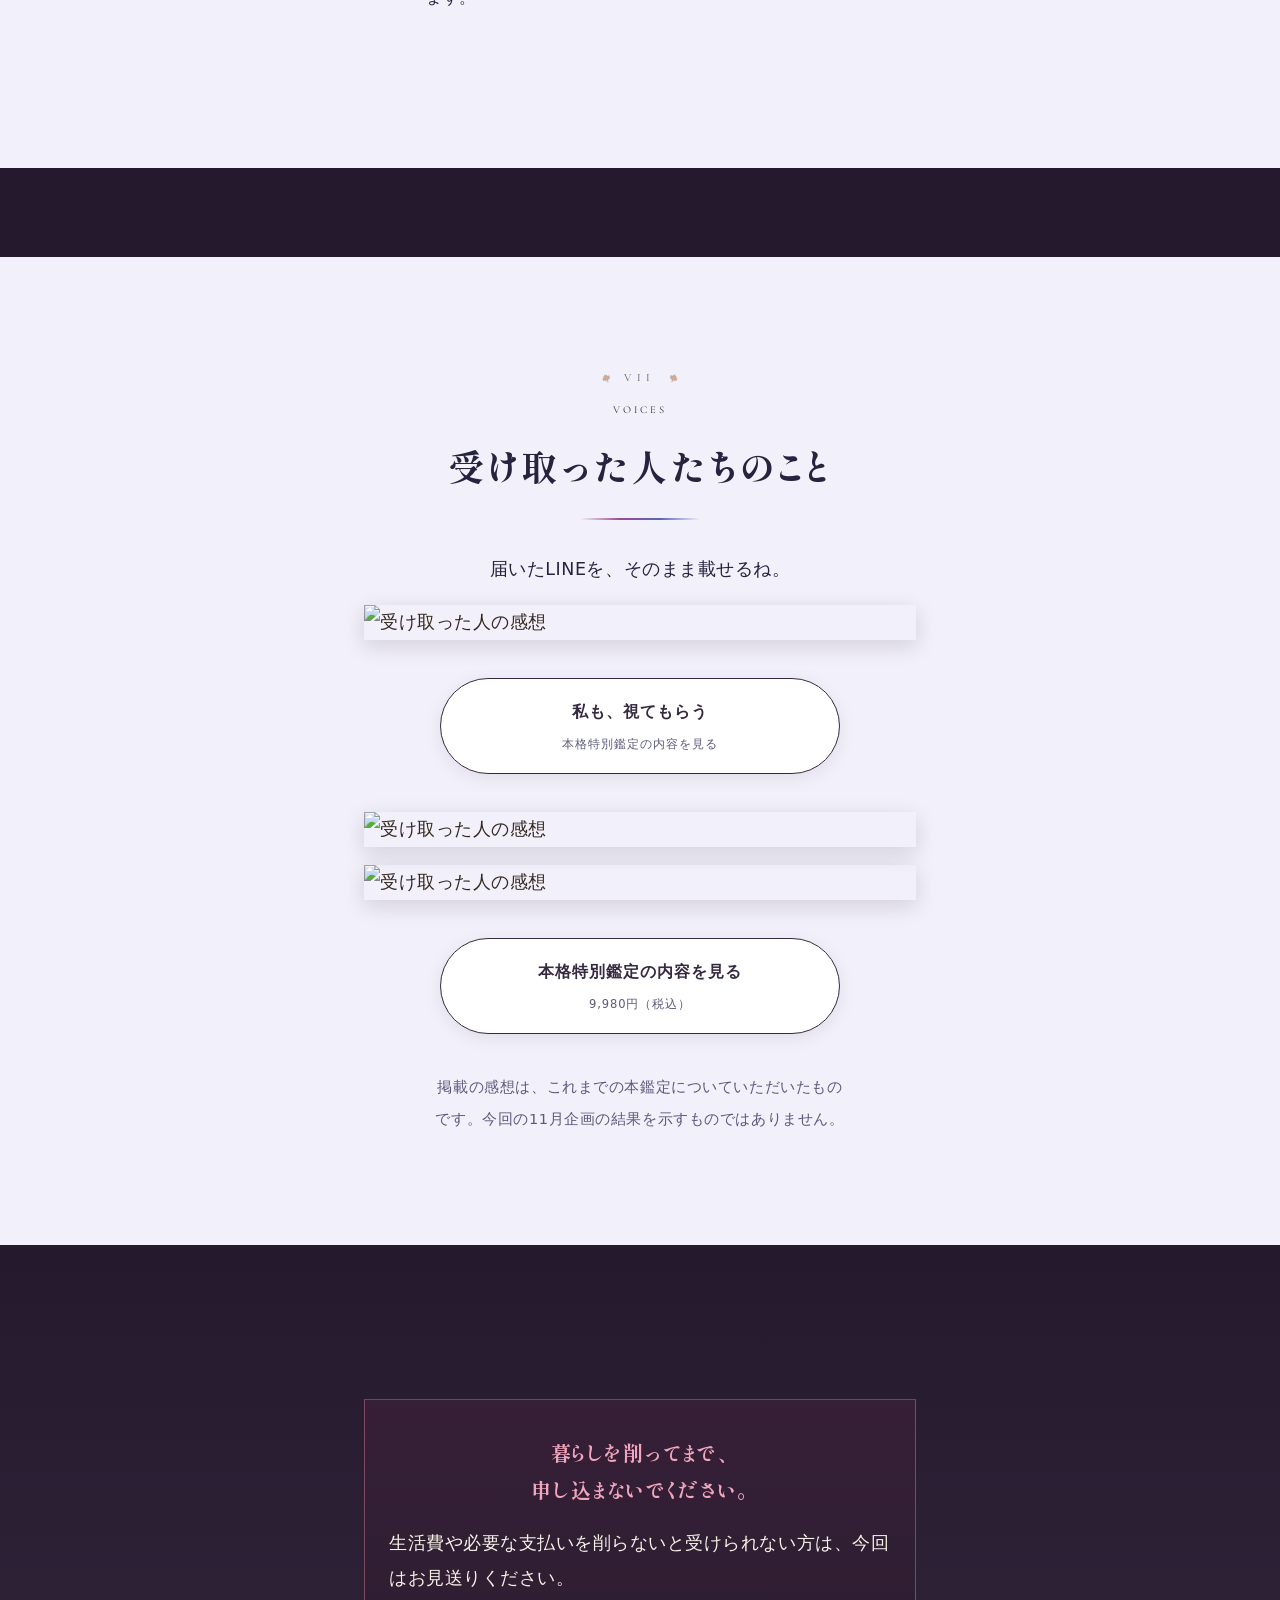
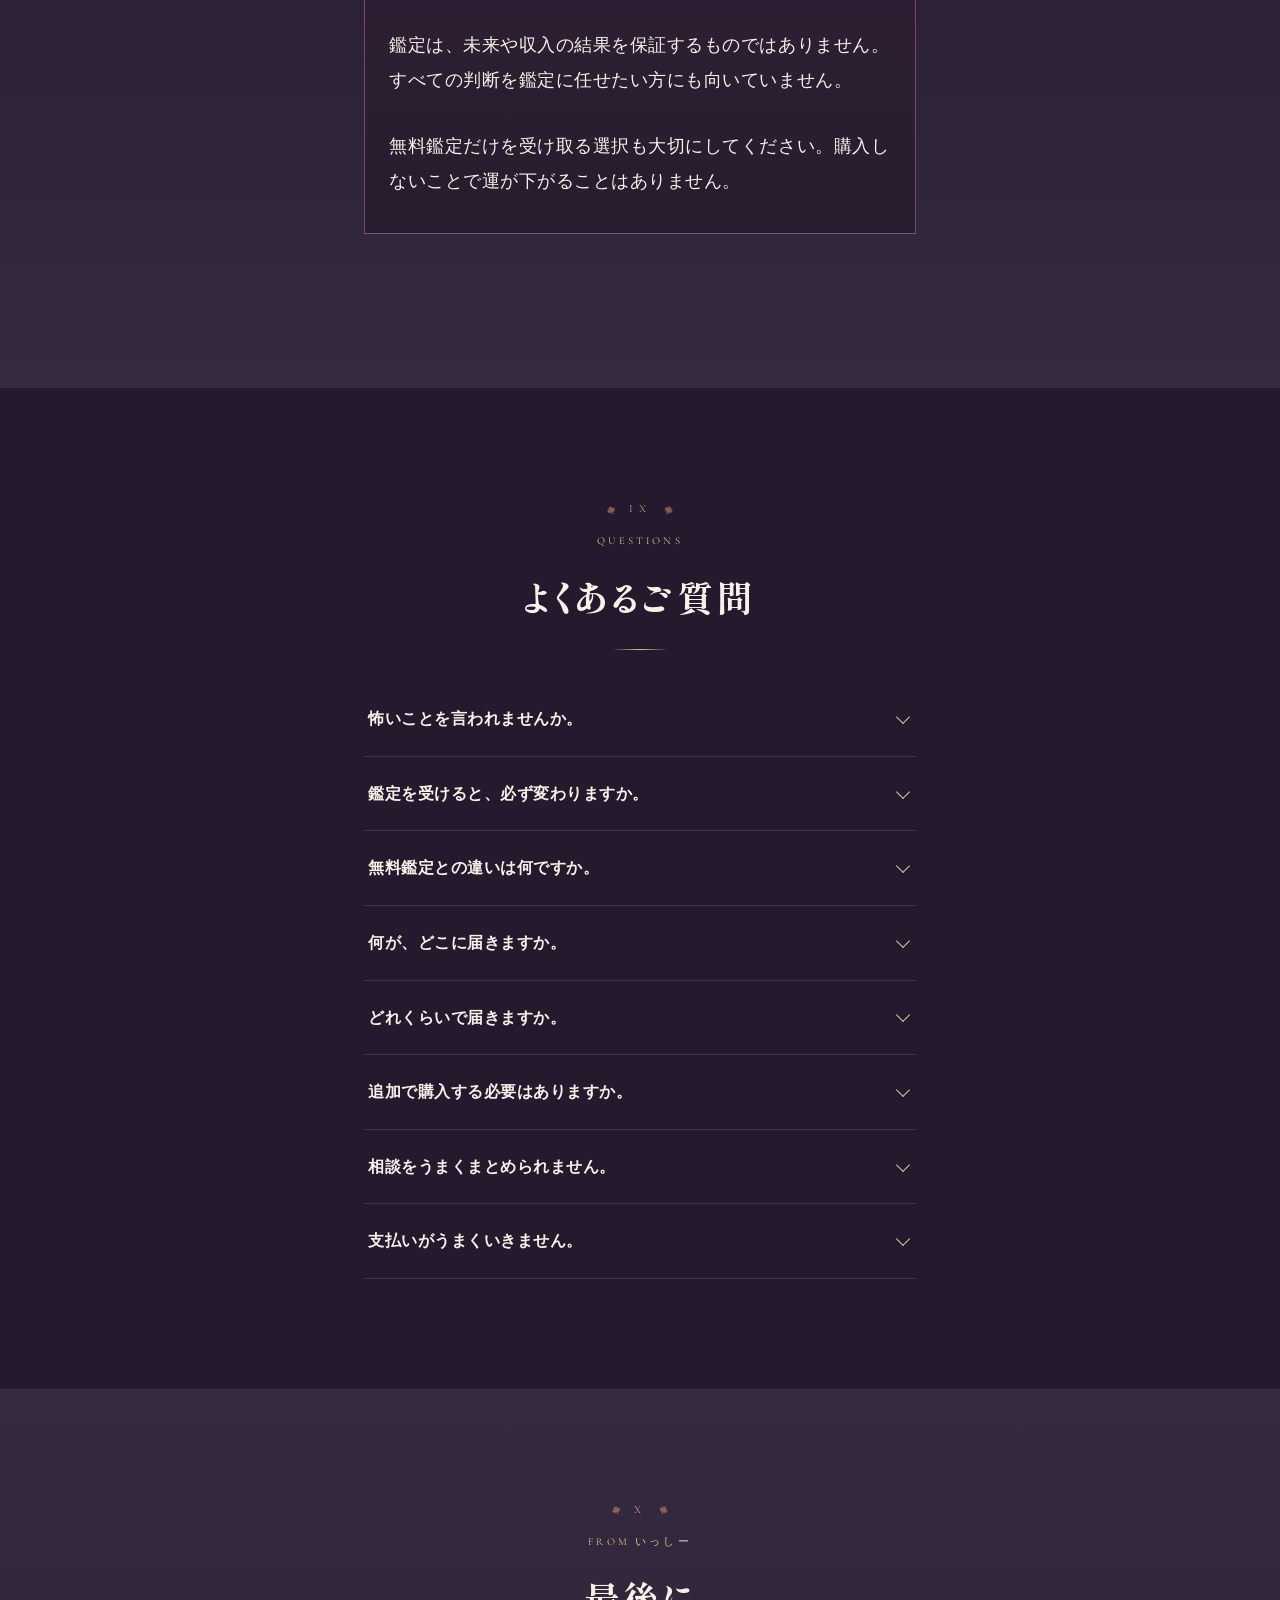
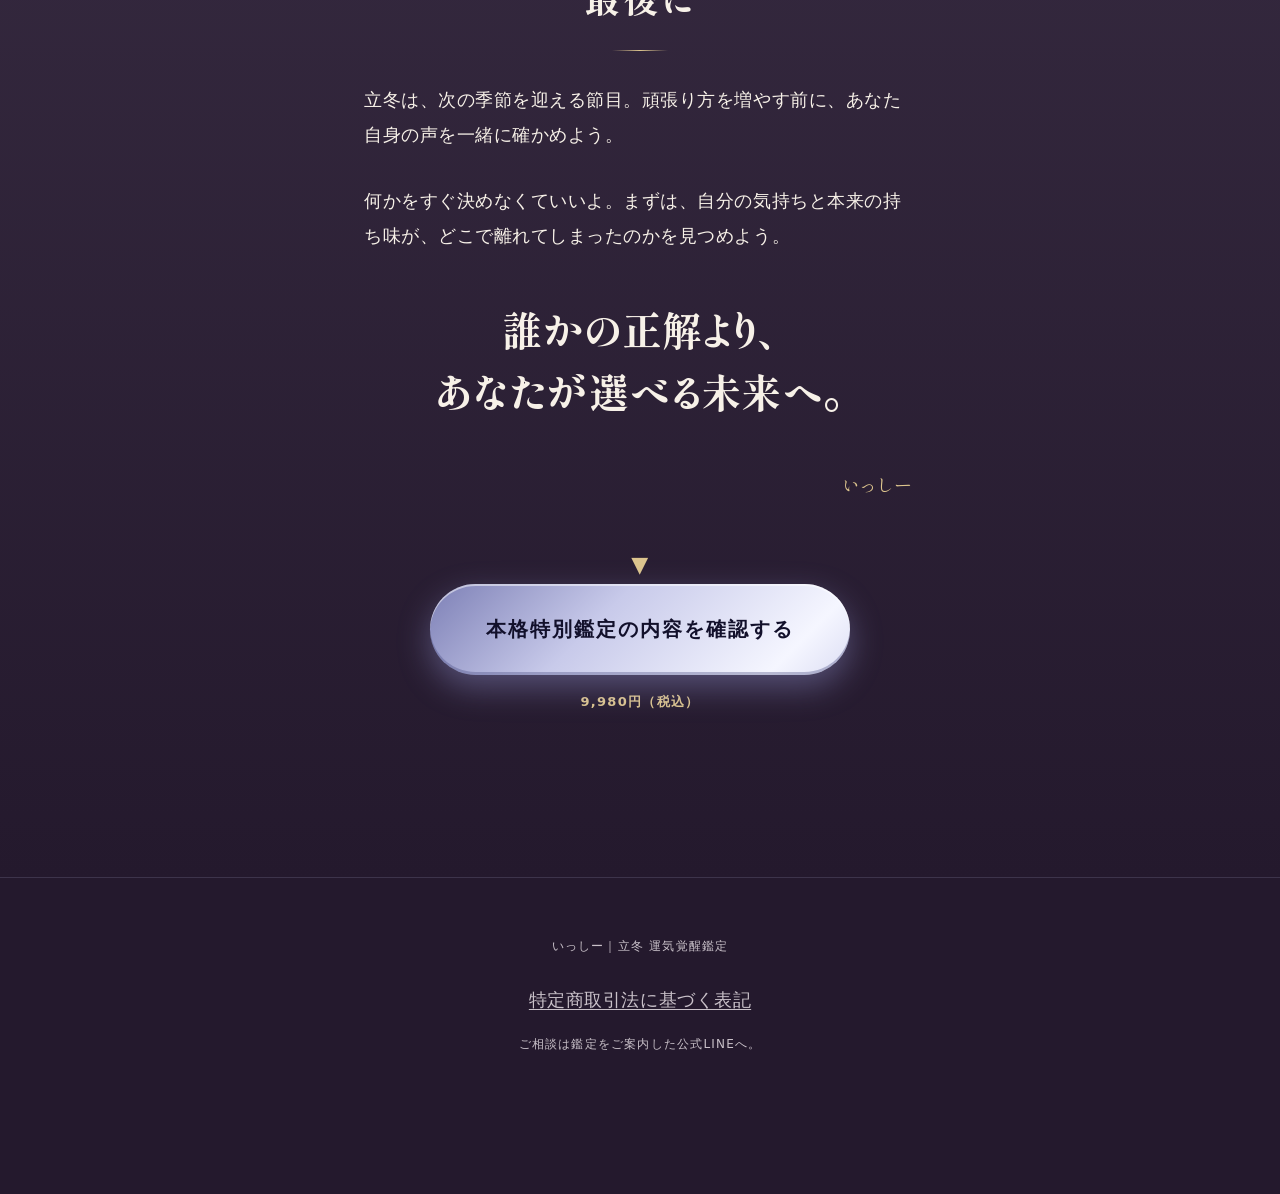
==== commit 18330f11: "Add November autumn leaves and seasonal accents to new campaign LPs" ====
--- a/202611-isshi/index.html
+++ b/202611-isshi/index.html
@@ -12,8 +12,29 @@
 <link href="https://fonts.googleapis.com/css2?family=Shippori+Mincho+B1:wght@400;600;700;800&amp;family=Cormorant+Garamond:wght@300;500;600&amp;display=swap" rel="stylesheet"/>
 <link href="reference-assets/lp.css?v=20261022n1" rel="stylesheet"/>
 <link href="reference-assets/theme-isshi.css?v=20261022n1" rel="stylesheet"/>
-<style>:root{--bg:#24192d;--bg2:#362a40;--bg3:#362a40;--gold:#ddc58e;--gold-hi:#ddc58e;--paper:#f7f1e8;--mute:#c9c1c9;--kon:#362a40}.rv,.rv-s,.rv-b,.ln,.stag>*{opacity:1!important;transform:none!important;filter:none!important}.hero-person img{animation:none!important;transform:none!important}.hero-flare,.hero-person::after{display:none!important}.hero-copy .tag{background:transparent;border:1px solid var(--gold);color:inherit}.november-note{padding:42px 24px;text-align:center;max-width:760px;margin:auto}.november-note .big{font-size:clamp(24px,5vw,34px)}.item .thumb{aspect-ratio:1;height:auto}.item .thumb img{width:100%;height:auto}.price{opacity:1!important;transform:none!important}.s-light{color:#34291f}.hero-copy h1{font-size:clamp(32px,6vw,62px)}.layer b{font-size:16px}.pbtn{min-height:60px}.step h3{font-size:18px}.november-note p{max-width:660px;margin:18px auto}@media(max-width:600px){.hero{min-height:0;display:flex;flex-direction:column;padding:0}.hero-person{position:relative;inset:auto;width:100%;height:auto;aspect-ratio:1}.hero-person img{width:100%;height:100%;object-fit:cover}.hero::after{display:none}.hero-copy{padding:30px 24px;text-shadow:none;color:#f7f1e8}.hero-copy h1{font-size:30px;letter-spacing:.03em;line-height:1.65}.hero-copy .lead{font-size:17px}.strata{padding-left:34px}}</style></head>
-<body>
+<style>:root{--bg:#24192d;--bg2:#362a40;--bg3:#362a40;--gold:#ddc58e;--gold-hi:#ddc58e;--paper:#f7f1e8;--mute:#c9c1c9;--kon:#362a40}.rv,.rv-s,.rv-b,.ln,.stag>*{opacity:1!important;transform:none!important;filter:none!important}.hero-person img{animation:none!important;transform:none!important}.hero-flare,.hero-person::after{display:none!important}.hero-copy .tag{background:transparent;border:1px solid var(--gold);color:inherit}.november-note{padding:42px 24px;text-align:center;max-width:760px;margin:auto}.november-note .big{font-size:clamp(24px,5vw,34px)}.item .thumb{aspect-ratio:1;height:auto}.item .thumb img{width:100%;height:auto}.price{opacity:1!important;transform:none!important}.s-light{color:#34291f}.hero-copy h1{font-size:clamp(32px,6vw,62px)}.layer b{font-size:16px}.pbtn{min-height:60px}.step h3{font-size:18px}.november-note p{max-width:660px;margin:18px auto}@media(max-width:600px){.hero{min-height:0;display:flex;flex-direction:column;padding:0}.hero-person{position:relative;inset:auto;width:100%;height:auto;aspect-ratio:1}.hero-person img{width:100%;height:100%;object-fit:cover}.hero::after{display:none}.hero-copy{padding:30px 24px;text-shadow:none;color:#f7f1e8}.hero-copy h1{font-size:30px;letter-spacing:.03em;line-height:1.65}.hero-copy .lead{font-size:17px}.strata{padding-left:34px}}</style><style id="november-season-style">
+/* November: reference autumn LP's maple drift, scoped to new November pages. */
+:root{--nov-leaf:#b98460;--nov-light:#c6b6d7;--nov-paper:#f6f1f8;--nov-mask:url("data:image/svg+xml,%3Csvg%20xmlns%3D%22http%3A%2F%2Fwww.w3.org%2F2000%2Fsvg%22%20viewBox%3D%220%200%2024%2024%22%3E%3Cpath%20d%3D%22M12%201.5l1.7%203.6%202.3-1.1-.3%204.2%203.4-2.2-1%203.2%203.4-.3-2.4%203%201.8%201.5-4.2%201.2.4%202-4.2-.7.2%205.2h-2.6l.2-5.2-4.2.7.4-2-4.2-1.2%201.8-1.5-2.4-3%203.4.3-1-3.2%203.4%202.2-.3-4.2%202.3%201.1z%22%2F%3E%3C%2Fsvg%3E")}
+.november-leaves{position:fixed;inset:0;overflow:hidden;z-index:20;pointer-events:none;contain:strict}
+.november-leaves i{position:absolute;top:-8vh;left:var(--x);width:var(--size);height:var(--size);animation:nov-leaf-fall var(--duration) linear var(--delay) infinite;opacity:0;pointer-events:none}
+.november-leaves i::before{content:"";position:absolute;inset:0;background:var(--nov-leaf);-webkit-mask:var(--nov-mask) center/contain no-repeat;mask:var(--nov-mask) center/contain no-repeat;animation:nov-leaf-turn 9s linear infinite}
+.november-leaves i:nth-child(even)::before{background:var(--nov-light);animation-duration:12s;animation-direction:reverse}
+@keyframes nov-leaf-fall{0%{transform:translate3d(0,-10vh,0);opacity:0}8%{opacity:.52}30%{transform:translate3d(18px,26vh,0)}60%{transform:translate3d(-15px,62vh,0)}90%{opacity:.4}100%{transform:translate3d(14px,116vh,0);opacity:0}}
+@keyframes nov-leaf-turn{0%{transform:rotate(-25deg) rotateY(0)}50%{transform:rotate(155deg) rotateY(140deg)}100%{transform:rotate(335deg) rotateY(360deg)}}
+.nov-season-frieze{height:26px;display:flex;justify-content:center;align-items:center;gap:14px;margin:0 auto 22px;color:var(--nov-leaf);pointer-events:none}
+.nov-season-frieze::before,.nov-season-frieze::after{content:"";height:1px;width:68px;background:linear-gradient(90deg,transparent,currentColor);opacity:.45}
+.nov-season-frieze::after{transform:rotate(180deg)}
+.nov-season-frieze i{display:block;width:22px;height:22px;background:currentColor;-webkit-mask:var(--nov-mask) center/contain no-repeat;mask:var(--nov-mask) center/contain no-repeat;transform:rotate(-20deg)}
+.november-note{background:radial-gradient(ellipse at 85% 0%,color-mix(in srgb,var(--nov-leaf) 12%,transparent),transparent 65%);border-top:1px solid color-mix(in srgb,var(--nov-leaf) 24%,transparent);border-bottom:1px solid color-mix(in srgb,var(--nov-leaf) 18%,transparent)}
+.hero-copy{background-image:radial-gradient(ellipse at 100% 100%,color-mix(in srgb,var(--nov-leaf) 9%,transparent),transparent 65%)}
+.chapno::before,.chapno::after{content:"";display:inline-block;width:11px;height:11px;vertical-align:middle;background:var(--nov-leaf);-webkit-mask:var(--nov-mask) center/contain no-repeat;mask:var(--nov-mask) center/contain no-repeat;opacity:.8;margin:0 12px;transform:rotate(-25deg)}
+.chapno::after{transform:rotate(25deg)}
+.band{background-image:radial-gradient(ellipse at 8% 30%,color-mix(in srgb,var(--nov-leaf) 18%,transparent),transparent 58%)}
+@media(max-width:600px){.november-leaves i:nth-child(n+9){display:none}.november-leaves i{width:calc(var(--size)*.85);height:calc(var(--size)*.85)}}
+@media(prefers-reduced-motion:reduce){.november-leaves{display:none}.november-leaves i,.november-leaves i::before{animation:none}}
+@media print{.november-leaves{display:none}}
+</style></head>
+<body><div aria-hidden="true" class="november-leaves"><i style="--x:3%;--size:17px;--duration:21s;--delay:-3.0s"></i><i style="--x:94%;--size:20px;--duration:23s;--delay:-5.3s"></i><i style="--x:12%;--size:23px;--duration:25s;--delay:-7.6s"></i><i style="--x:85%;--size:26px;--duration:27s;--delay:-9.9s"></i><i style="--x:22%;--size:17px;--duration:29s;--delay:-12.2s"></i><i style="--x:74%;--size:20px;--duration:21s;--delay:-14.5s"></i><i style="--x:38%;--size:23px;--duration:23s;--delay:-16.8s"></i><i style="--x:61%;--size:26px;--duration:25s;--delay:-19.1s"></i><i style="--x:8%;--size:17px;--duration:27s;--delay:-21.4s"></i><i style="--x:90%;--size:20px;--duration:29s;--delay:-23.7s"></i><i style="--x:29%;--size:23px;--duration:21s;--delay:-26.0s"></i><i style="--x:70%;--size:26px;--duration:23s;--delay:-28.3s"></i></div>
 <div aria-hidden="true" class="prog"><i id="progbar"></i></div>
 <header class="hero">
 <div class="hero-person">
@@ -27,7 +48,7 @@
 <div class="tag rv">無料鑑定を受け取った方へ</div>
 <div class="scrollcue rv"><span class="lat">SCROLL</span><i></i></div>
 </div>
-</header><div class="november-note"><p class="whisper">2026年11月の本格特別鑑定</p><p class="big">人に合わせてきた私が、これから自分のために選ぶ道は何か。</p><p>立冬 運気覚醒鑑定 本格特別鑑定<br/><b>9,980円（税込）</b></p><a class="minicta" href="#item">鑑定内容と料金を見る</a></div>
+</header><div class="november-note"><div aria-hidden="true" class="nov-season-frieze"><i></i></div><p class="whisper">2026年11月の本格特別鑑定</p><p class="big">人に合わせてきた私が、これから自分のために選ぶ道は何か。</p><p>立冬 運気覚醒鑑定 本格特別鑑定<br/><b>9,980円（税込）</b></p><a class="minicta" href="#item">鑑定内容と料金を見る</a></div>
 <a class="minicta rv" href="#item" style="margin-top:26px">限定料金で鑑定を見る<span class="s">お申し込みは1分</span></a>
 <section class="s-ai">
 <div class="wrap"><div class="chapno">I</div><div class="eyebrow lat">What you felt</div><h2 class="lines"><span class="ln">あの感覚には、</span><br/><span class="ln">意味があるんだよ</span></h2><p class="seasonal-context">立冬を迎え、空気も次の季節へ。年末までの自分の流れを確かめよう。</p><div class="gline"></div><div class="stag"><p class="lead-p">頼まれると断れない。仕事も人間関係もこなしているのに、「自分はどうしたい？」と聞かれると答えが出ない。</p><p>人に合わせてきた私が、これから自分のために選ぶ道は何か。</p><p>無料鑑定で気になった言葉があった方へ。まだしっくり来ていない方も、今のご相談を整理するところから始められます。</p></div></div>
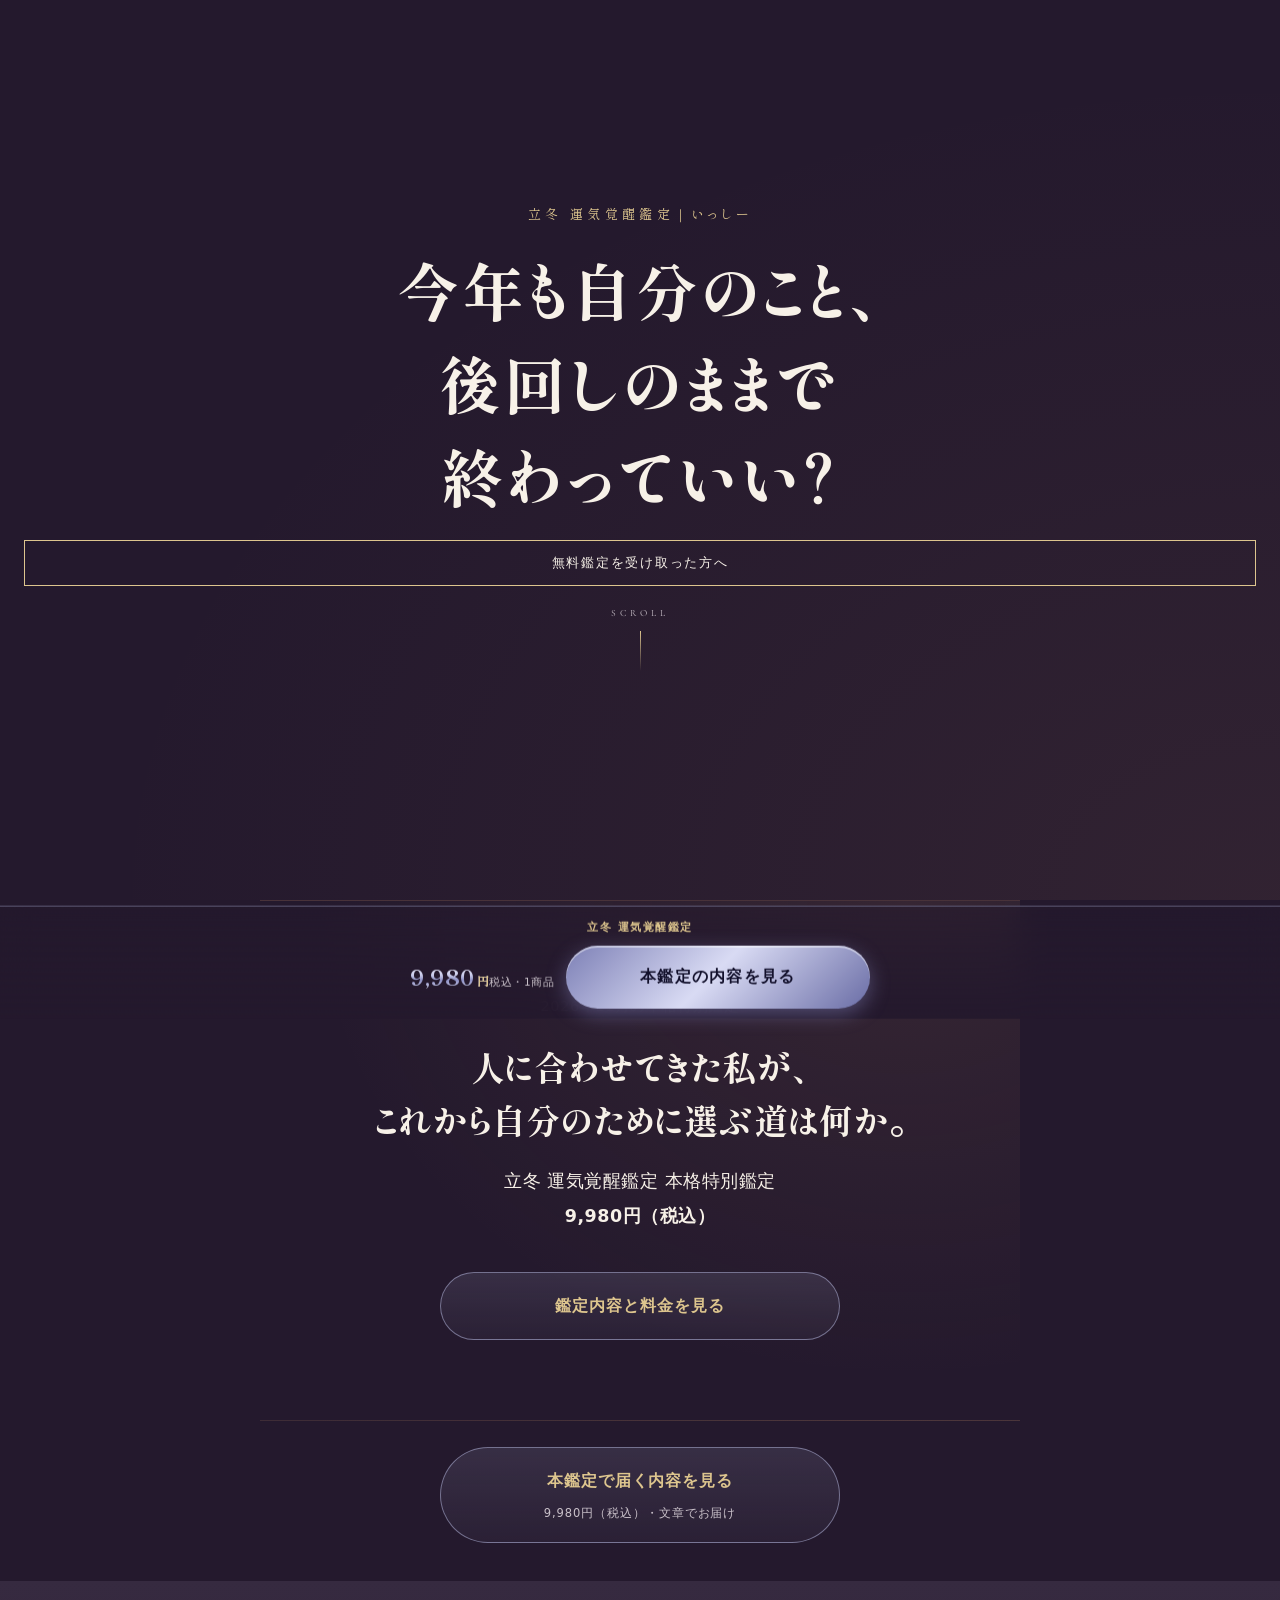
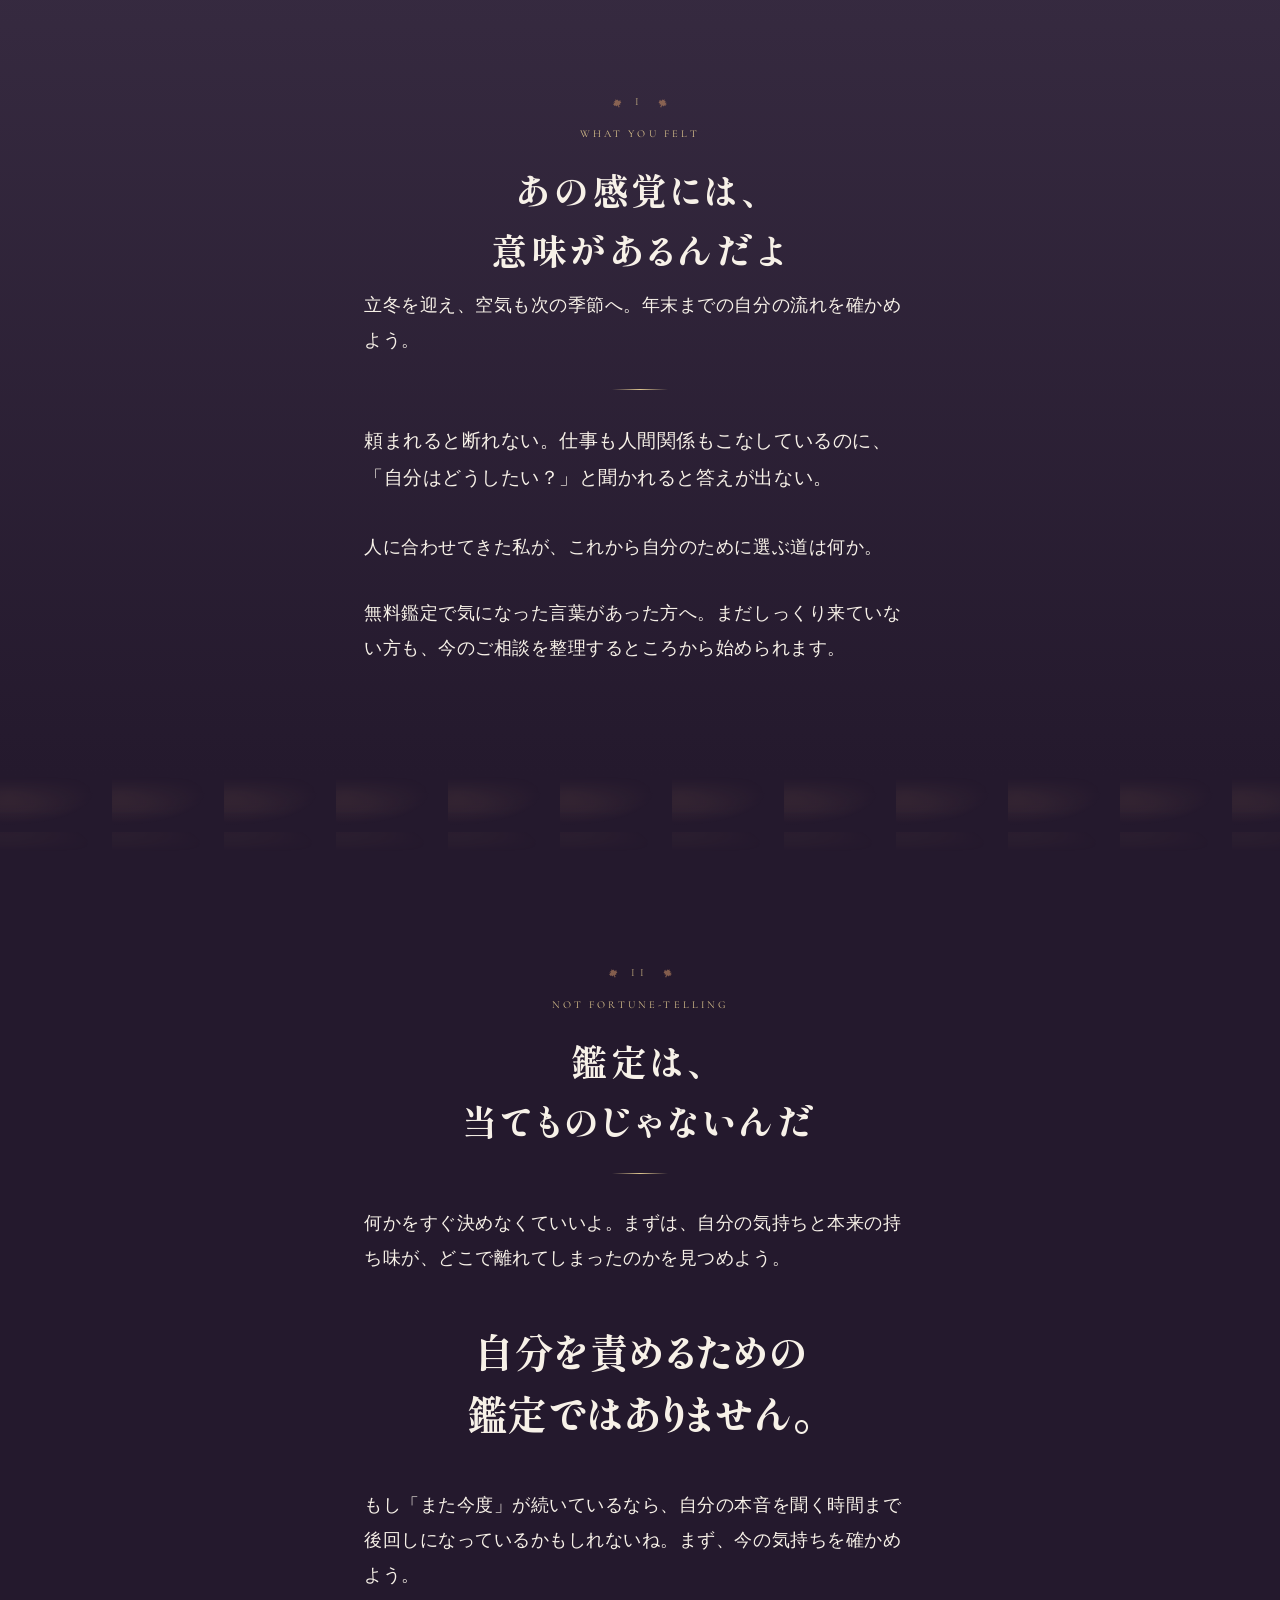
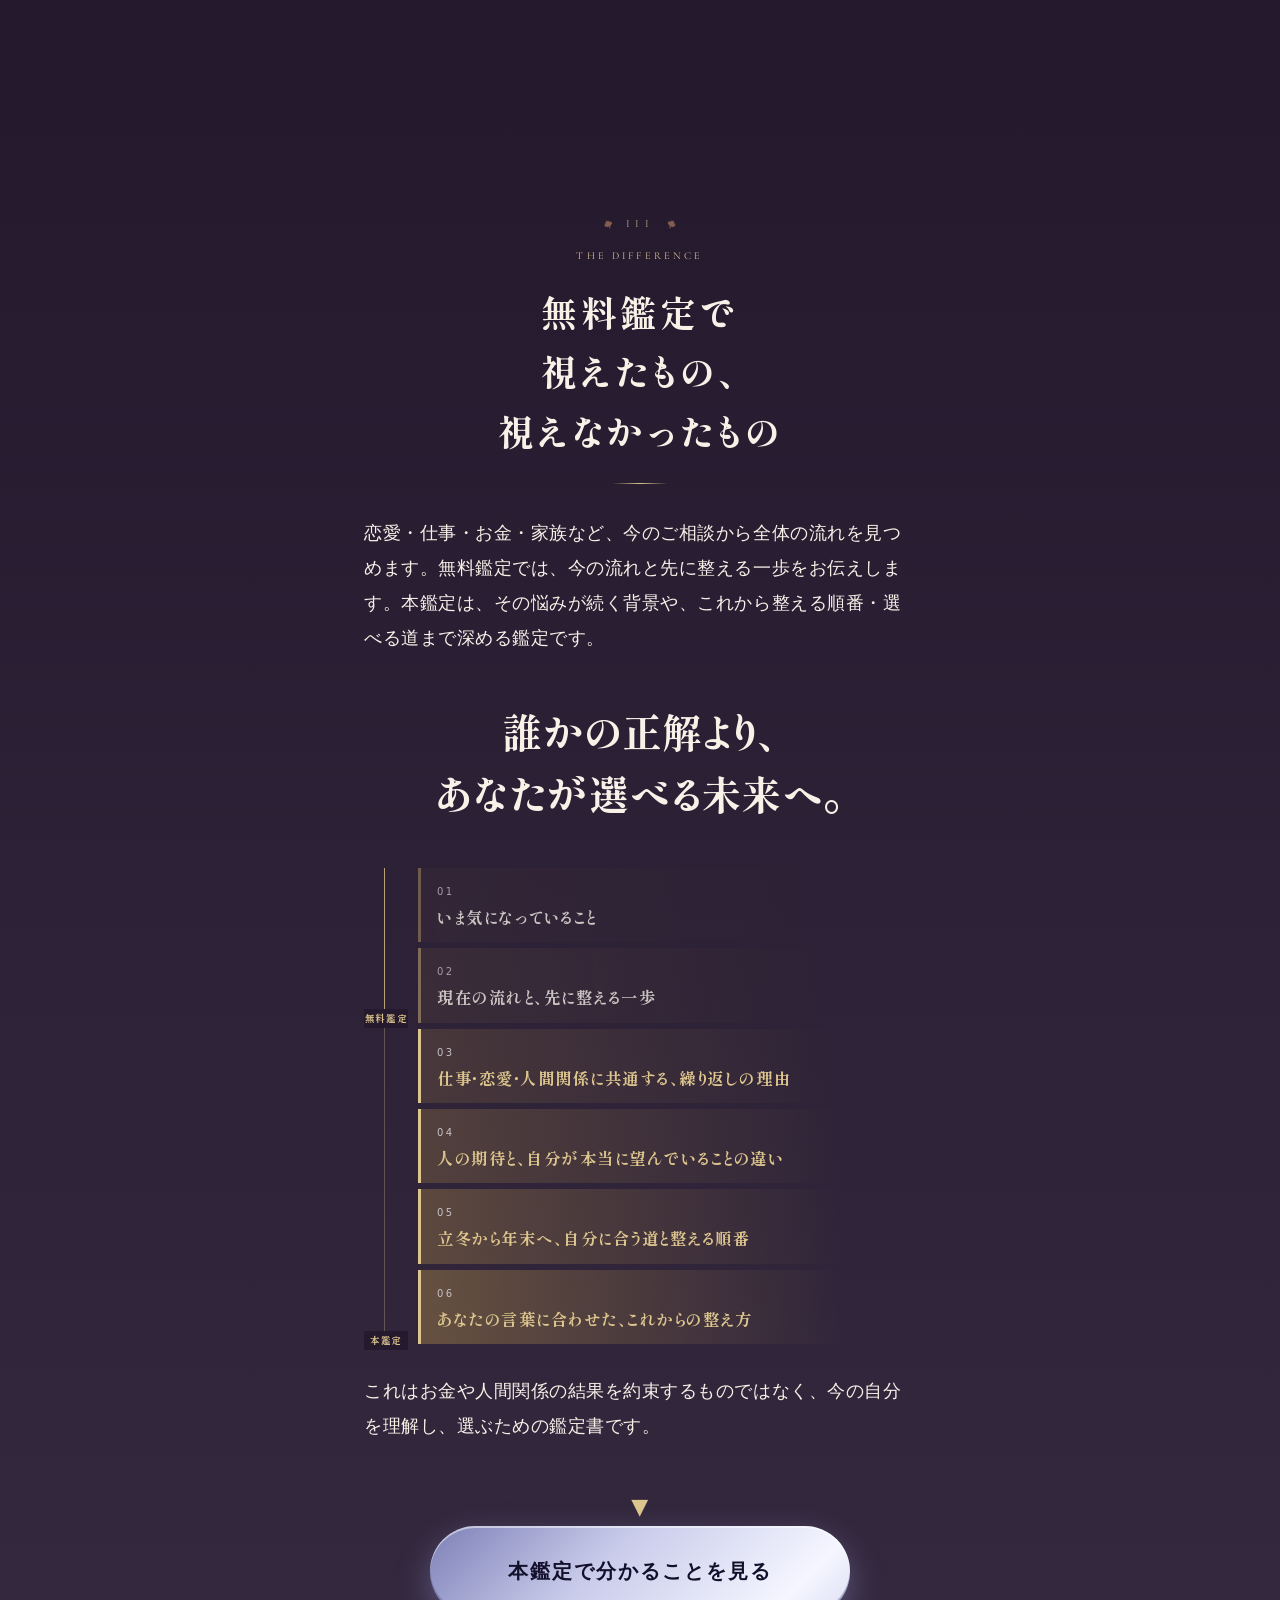
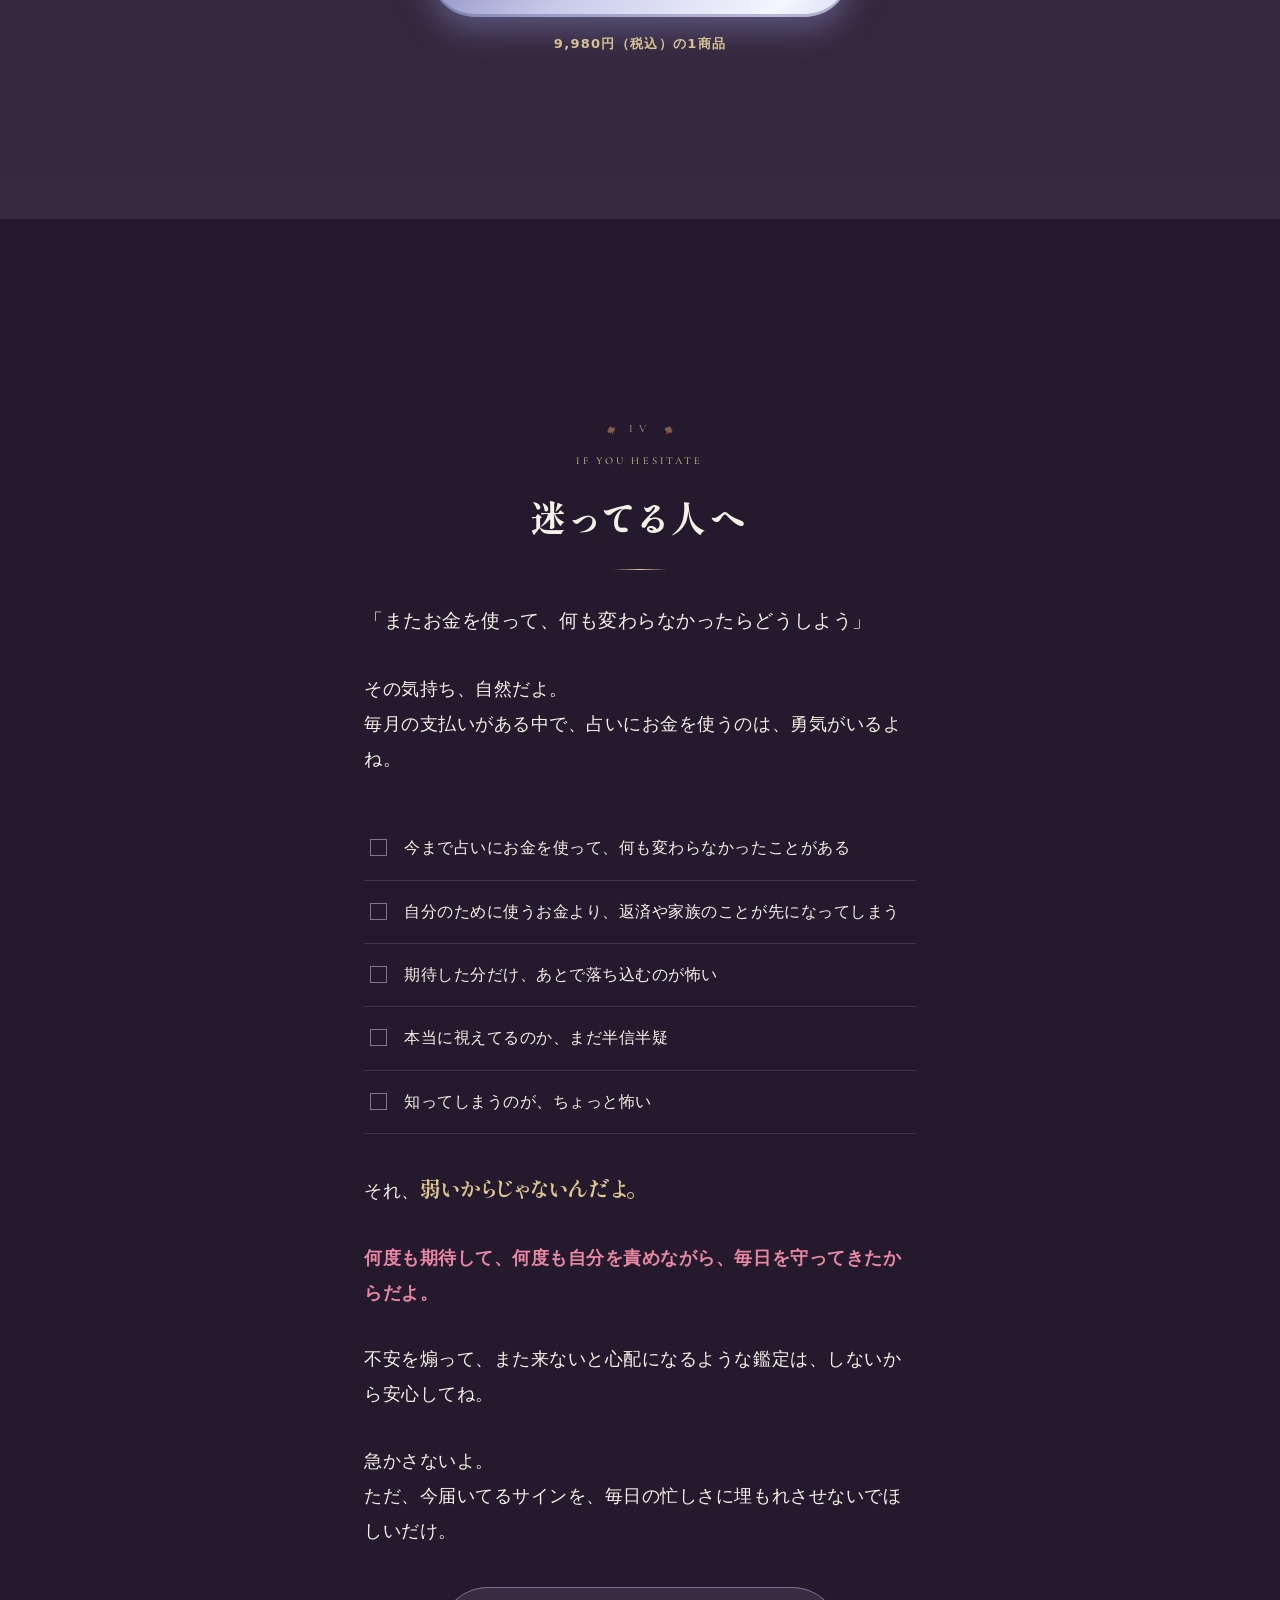
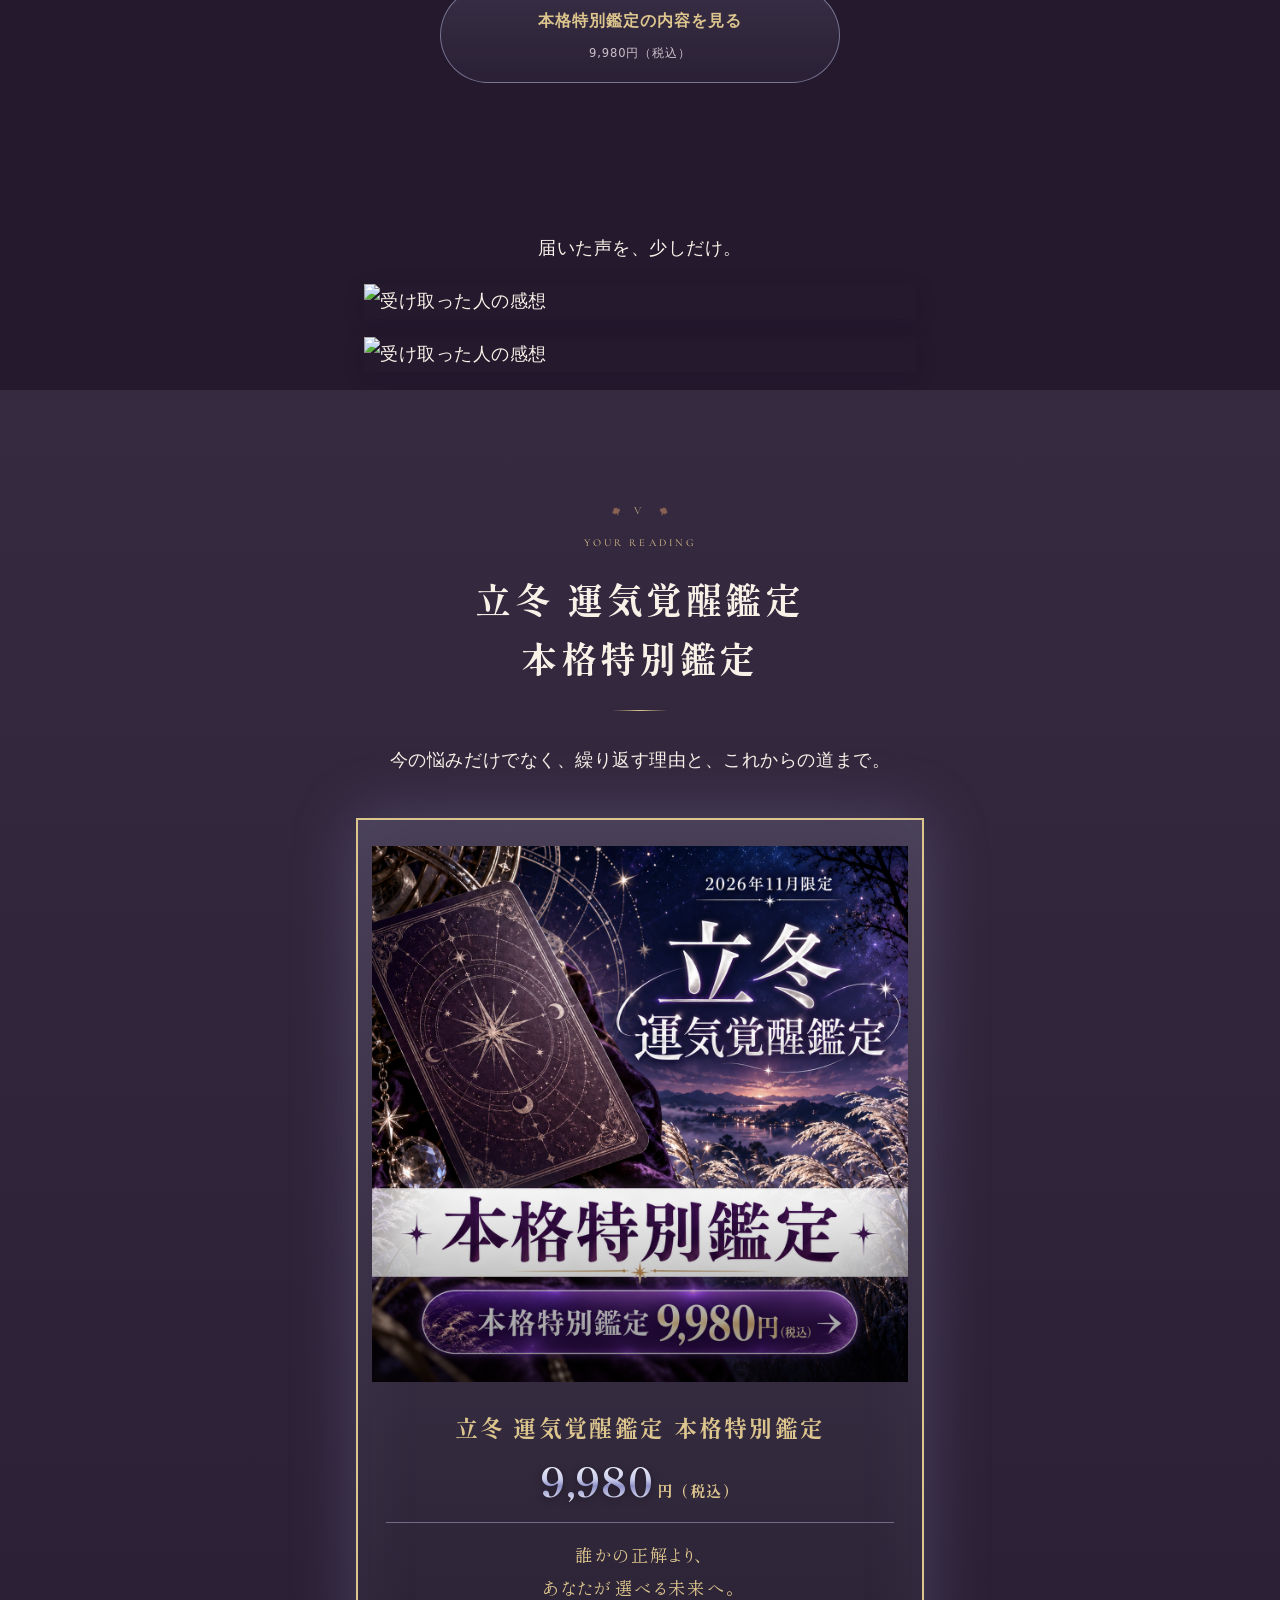
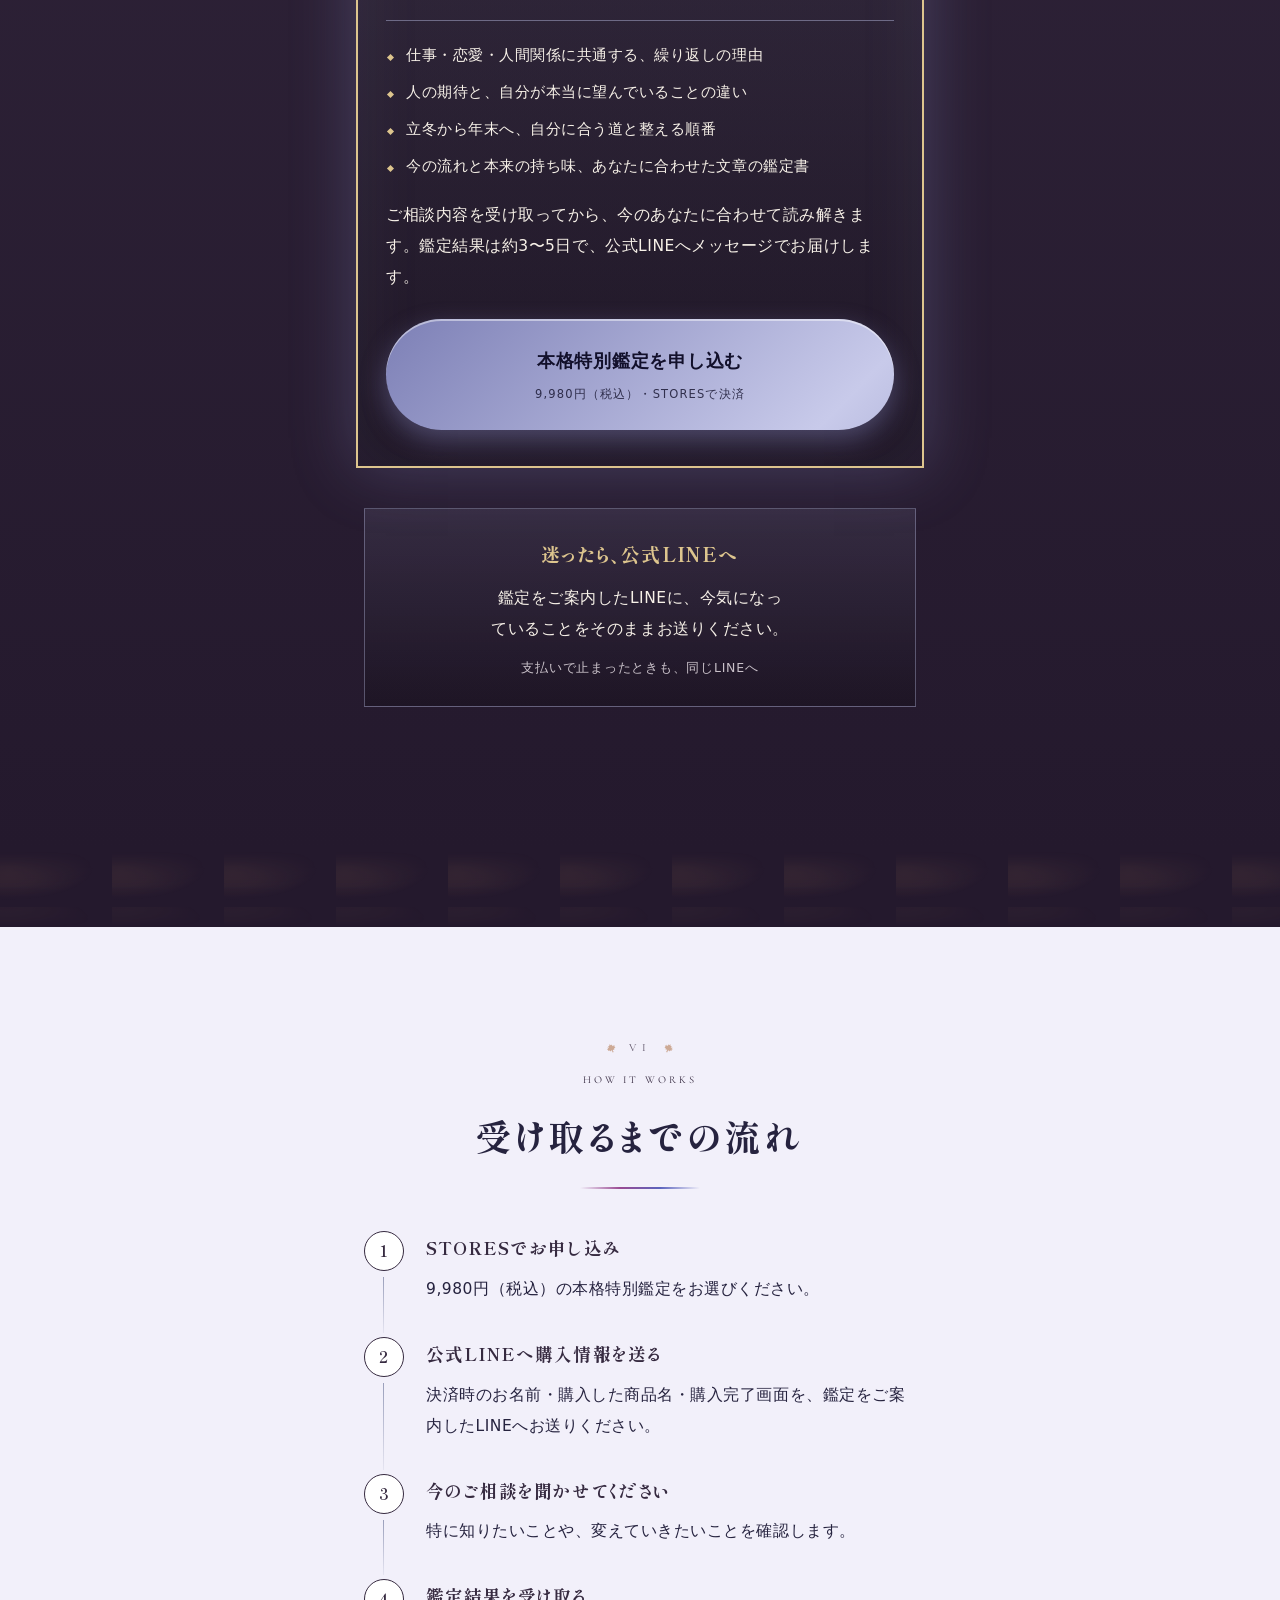
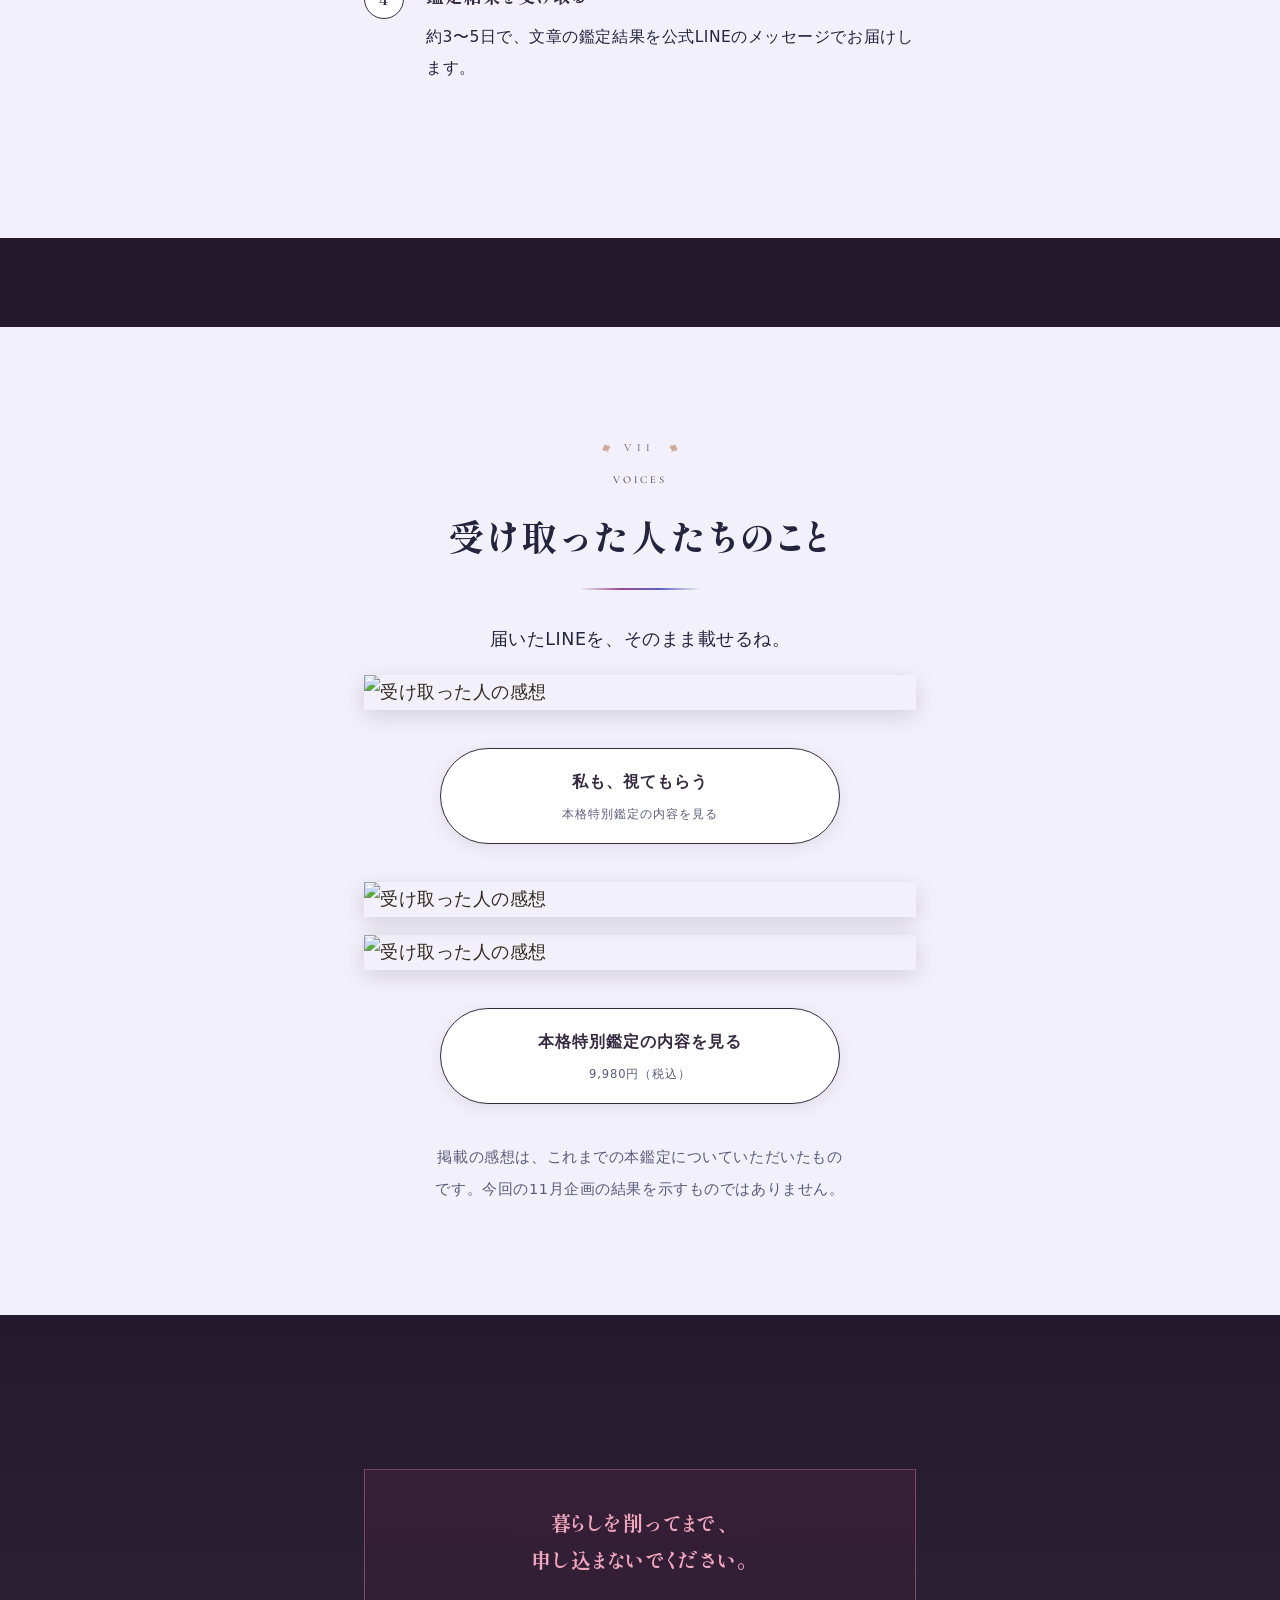
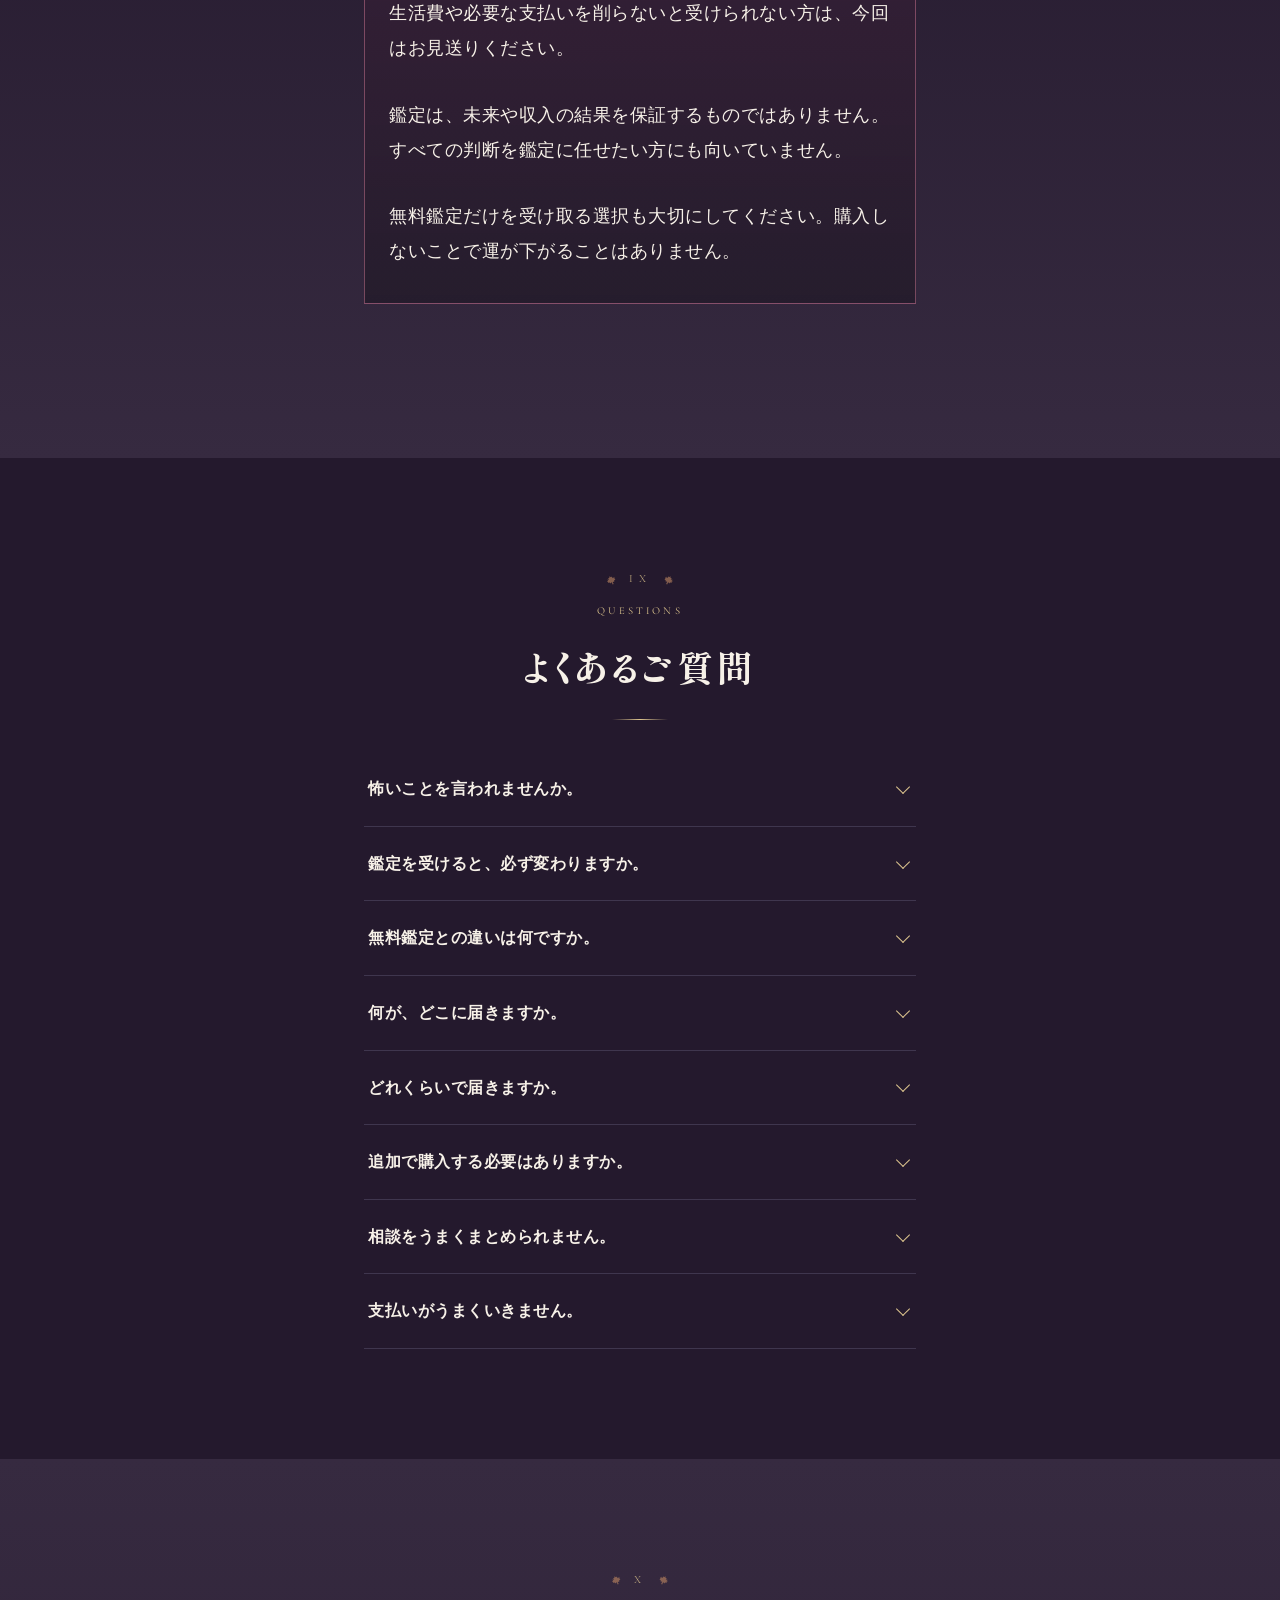
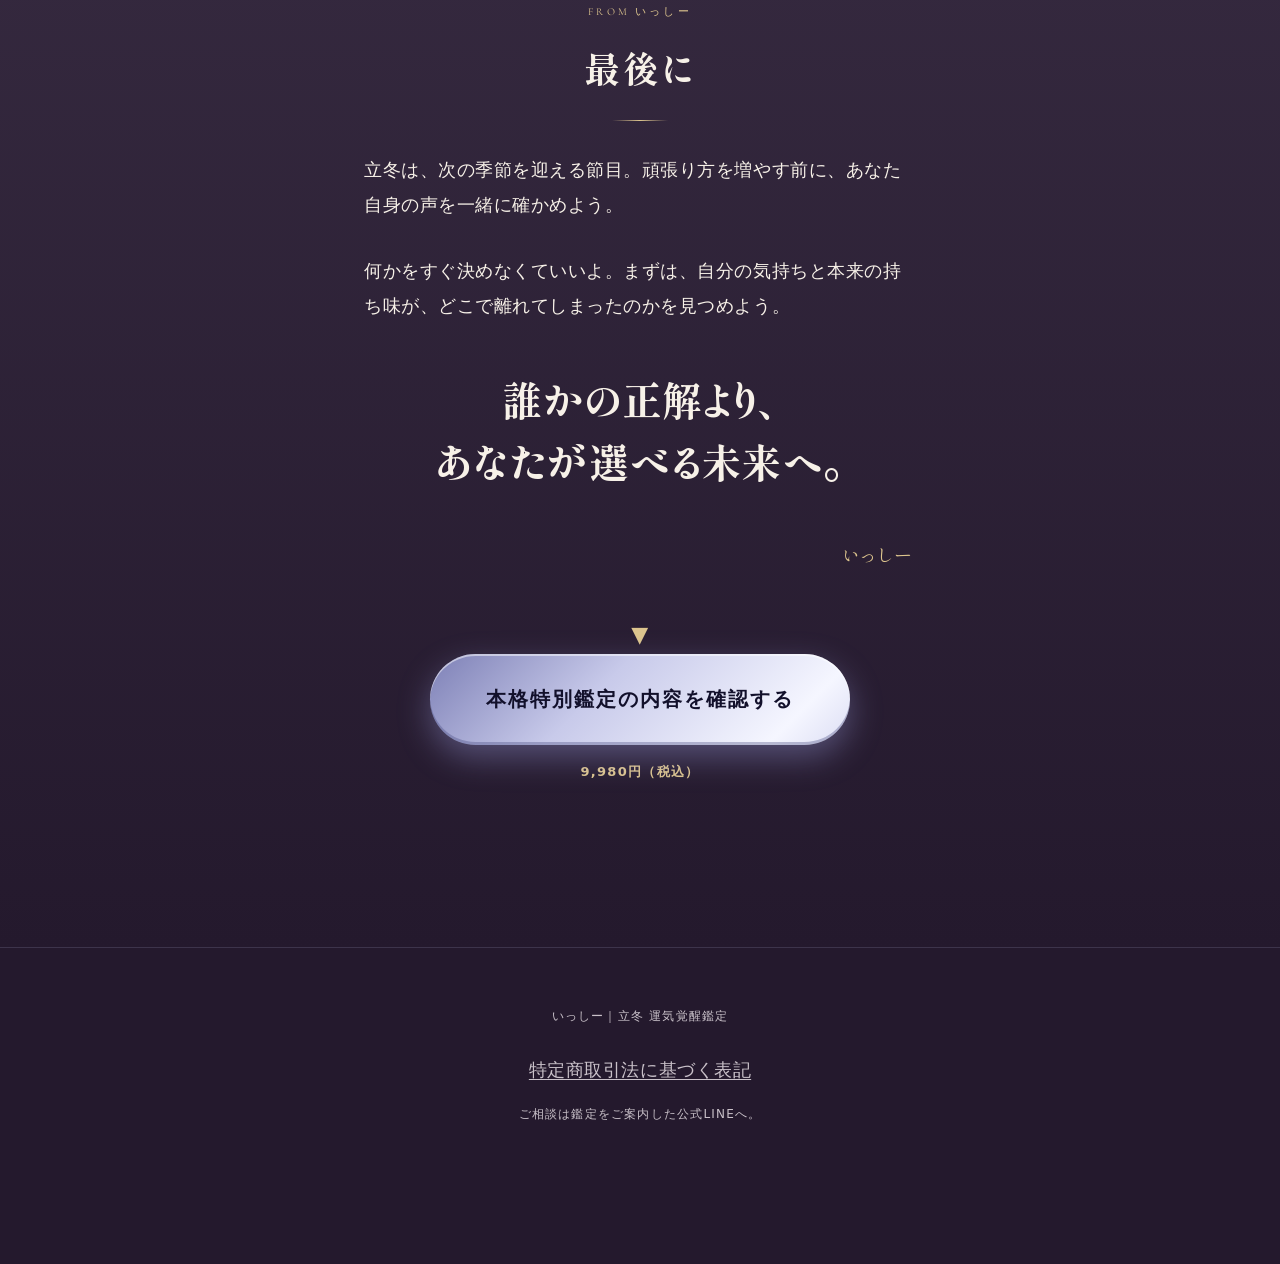
==== commit 3bb49335: "Refine November campaign copy after Astra review" ====
--- a/202611-isshi/index.html
+++ b/202611-isshi/index.html
@@ -49,7 +49,7 @@
 <div class="scrollcue rv"><span class="lat">SCROLL</span><i></i></div>
 </div>
 </header><div class="november-note"><div aria-hidden="true" class="nov-season-frieze"><i></i></div><p class="whisper">2026年11月の本格特別鑑定</p><p class="big">人に合わせてきた私が、これから自分のために選ぶ道は何か。</p><p>立冬 運気覚醒鑑定 本格特別鑑定<br/><b>9,980円（税込）</b></p><a class="minicta" href="#item">鑑定内容と料金を見る</a></div>
-<a class="minicta rv" href="#item" style="margin-top:26px">限定料金で鑑定を見る<span class="s">お申し込みは1分</span></a>
+<a class="minicta rv" href="#item" style="margin-top:26px">本鑑定で届く内容を見る<span class="s">9,980円（税込）・文章でお届け</span></a>
 <section class="s-ai">
 <div class="wrap"><div class="chapno">I</div><div class="eyebrow lat">What you felt</div><h2 class="lines"><span class="ln">あの感覚には、</span><br/><span class="ln">意味があるんだよ</span></h2><p class="seasonal-context">立冬を迎え、空気も次の季節へ。年末までの自分の流れを確かめよう。</p><div class="gline"></div><div class="stag"><p class="lead-p">頼まれると断れない。仕事も人間関係もこなしているのに、「自分はどうしたい？」と聞かれると答えが出ない。</p><p>人に合わせてきた私が、これから自分のために選ぶ道は何か。</p><p>無料鑑定で気になった言葉があった方へ。まだしっくり来ていない方も、今のご相談を整理するところから始められます。</p></div></div>
 </section>
@@ -58,7 +58,7 @@
 <div class="wrap"><div class="chapno">II</div><div class="eyebrow lat">Not fortune-telling</div><h2 class="lines"><span class="ln">鑑定は、</span><br/><span class="ln">当てものじゃないんだ</span></h2><div class="gline"></div><div class="stag"><p>何かをすぐ決めなくていいよ。まずは、自分の気持ちと本来の持ち味が、どこで離れてしまったのかを見つめよう。</p><div class="big">自分を責めるための<br/>鑑定ではありません。</div><p>もし「また今度」が続いているなら、自分の本音を聞く時間まで後回しになっているかもしれないね。まず、今の気持ちを確かめよう。</p></div></div>
 </section>
 <section class="s-ai-r">
-<div class="wrap"><div class="chapno">III</div><div class="eyebrow lat">The difference</div><h2 class="lines"><span class="ln">無料鑑定で</span><br/><span class="ln">視えたもの、</span><br/><span class="ln">視えなかったもの</span></h2><div class="gline"></div><p>無料鑑定は、今のご相談を見つめる入口です。本鑑定では、繰り返しの理由と、ここから選べる道まで読み解きます。</p><div class="big">誰かの正解より、<br/>あなたが選べる未来へ。</div><div class="strata" style="--free-h:33%"><div aria-hidden="true" class="gauge"><i class="g1"></i><i class="g2"></i><b class="l1">無料鑑定</b><b class="l2">本鑑定</b></div><div class="layer free" style="--d:0"><span class="lv">01</span><b>いま気になっていること</b></div><div class="layer free" style="--d:1"><span class="lv">02</span><b>現在の流れと感じている不安</b></div><div class="layer deep" style="--d:2"><span class="lv">03</span><b>仕事・恋愛・人間関係に共通する、繰り返しの理由</b></div><div class="layer deep" style="--d:3"><span class="lv">04</span><b>人の期待と、自分が本当に望んでいることの違い</b></div><div class="layer deep" style="--d:4"><span class="lv">05</span><b>立冬から年末へ、自分に合う道と整える順番</b></div><div class="layer deep" style="--d:5"><span class="lv">06</span><b>あなたの言葉に合わせた、これからの整え方</b></div></div><p>これはお金や人間関係の結果を約束するものではなく、今の自分を理解し、選ぶための鑑定書です。</p><a class="cta" href="#item"><span class="arrow">▼</span><span class="btn">本鑑定で分かることを見る</span><span class="sub">9,980円（税込）の1商品</span></a></div>
+<div class="wrap"><div class="chapno">III</div><div class="eyebrow lat">The difference</div><h2 class="lines"><span class="ln">無料鑑定で</span><br/><span class="ln">視えたもの、</span><br/><span class="ln">視えなかったもの</span></h2><div class="gline"></div><p>恋愛・仕事・お金・家族など、今のご相談から全体の流れを見つめます。無料鑑定では、今の流れと先に整える一歩をお伝えします。本鑑定は、その悩みが続く背景や、これから整える順番・選べる道まで深める鑑定です。</p><div class="big">誰かの正解より、<br/>あなたが選べる未来へ。</div><div class="strata" style="--free-h:33%"><div aria-hidden="true" class="gauge"><i class="g1"></i><i class="g2"></i><b class="l1">無料鑑定</b><b class="l2">本鑑定</b></div><div class="layer free" style="--d:0"><span class="lv">01</span><b>いま気になっていること</b></div><div class="layer free" style="--d:1"><span class="lv">02</span><b>現在の流れと、先に整える一歩</b></div><div class="layer deep" style="--d:2"><span class="lv">03</span><b>仕事・恋愛・人間関係に共通する、繰り返しの理由</b></div><div class="layer deep" style="--d:3"><span class="lv">04</span><b>人の期待と、自分が本当に望んでいることの違い</b></div><div class="layer deep" style="--d:4"><span class="lv">05</span><b>立冬から年末へ、自分に合う道と整える順番</b></div><div class="layer deep" style="--d:5"><span class="lv">06</span><b>あなたの言葉に合わせた、これからの整え方</b></div></div><p>これはお金や人間関係の結果を約束するものではなく、今の自分を理解し、選ぶための鑑定書です。</p><a class="cta" href="#item"><span class="arrow">▼</span><span class="btn">本鑑定で分かることを見る</span><span class="sub">9,980円（税込）の1商品</span></a></div>
 </section>
 <div class="wrap"><div class="growline"></div></div>
 <section class="s-dark">
@@ -121,7 +121,7 @@
 <div class="wrap"><div class="warn"><h3>暮らしを削ってまで、<br/>申し込まないでください。</h3><p>生活費や必要な支払いを削らないと受けられない方は、今回はお見送りください。</p><p>鑑定は、未来や収入の結果を保証するものではありません。すべての判断を鑑定に任せたい方にも向いていません。</p><p>無料鑑定だけを受け取る選択も大切にしてください。購入しないことで運が下がることはありません。</p></div></div>
 </section>
 <section class="s-dark">
-<div class="wrap"><div class="chapno">IX</div><div class="eyebrow lat">Questions</div><h2>よくあるご質問</h2><div class="gline"></div><details class="faq"><summary>怖いことを言われませんか。</summary><div class="ans">不幸や霊障を断定したり、購入しないと悪いことが起きると伝えたりはしません。ご相談に合わないと感じたら、無理に申し込む必要はありません。</div></details><details class="faq"><summary>鑑定を受けると、必ず変わりますか。</summary><div class="ans">未来や収入、相手の気持ちなどの結果は保証できません。ご相談の背景を見つめ、自分で選ぶための手がかりをお届けするものです。</div></details><details class="faq"><summary>無料鑑定との違いは何ですか。</summary><div class="ans">無料鑑定は今の悩みを知る入口。本鑑定では、同じ悩みが続く背景と、これから整える順番、選べる道まで文章でお伝えします。</div></details><details class="faq"><summary>何が、どこに届きますか。</summary><div class="ans">ご相談に合わせた文章の鑑定書を、公式LINEのメッセージでお届けします。郵送物はありません。決済履歴や端末の通知などは、ご自身の設定をご確認ください。</div></details><details class="faq"><summary>どれくらいで届きますか。</summary><div class="ans">購入後、公式LINEへ決済時のお名前・購入した商品名・購入完了画面をお送りください。ご相談内容を確認し、約3〜5日で鑑定結果をお届けします。</div></details><details class="faq"><summary>追加で購入する必要はありますか。</summary><div class="ans">この鑑定は9,980円（税込）の1商品です。鑑定を受けるために、お守りや石などを追加で購入する必要はありません。</div></details><details class="faq"><summary>相談をうまくまとめられません。</summary><div class="ans">今いちばん気になることを、そのままの言葉でお送りください。長く、きれいに書く必要はありません。</div></details><details class="faq"><summary>支払いがうまくいきません。</summary><div class="ans">エラー画面や、どの段階で止まったかを、鑑定をご案内した公式LINEへお送りください。</div></details></div>
+<div class="wrap"><div class="chapno">IX</div><div class="eyebrow lat">Questions</div><h2>よくあるご質問</h2><div class="gline"></div><details class="faq"><summary>怖いことを言われませんか。</summary><div class="ans">不幸や霊障を断定したり、購入しないと悪いことが起きると伝えたりはしません。ご相談に合わないと感じたら、無理に申し込む必要はありません。</div></details><details class="faq"><summary>鑑定を受けると、必ず変わりますか。</summary><div class="ans">未来や収入、相手の気持ちなどの結果は保証できません。ご相談の背景を見つめ、自分で選ぶための手がかりをお届けするものです。</div></details><details class="faq"><summary>無料鑑定との違いは何ですか。</summary><div class="ans">無料鑑定では、今の流れと先に整える一歩をお伝えします。本鑑定では、同じ悩みが続く背景と、これから整える順番、選べる道まで文章でお伝えします。</div></details><details class="faq"><summary>何が、どこに届きますか。</summary><div class="ans">ご相談に合わせた文章の鑑定書を、公式LINEのメッセージでお届けします。郵送物はありません。決済履歴や端末の通知などは、ご自身の設定をご確認ください。</div></details><details class="faq"><summary>どれくらいで届きますか。</summary><div class="ans">購入後、公式LINEへ決済時のお名前・購入した商品名・購入完了画面をお送りください。ご相談内容を確認し、約3〜5日で鑑定結果をお届けします。</div></details><details class="faq"><summary>追加で購入する必要はありますか。</summary><div class="ans">この鑑定は9,980円（税込）の1商品です。鑑定を受けるために、お守りや石などを追加で購入する必要はありません。</div></details><details class="faq"><summary>相談をうまくまとめられません。</summary><div class="ans">今いちばん気になることを、そのままの言葉でお送りください。長く、きれいに書く必要はありません。</div></details><details class="faq"><summary>支払いがうまくいきません。</summary><div class="ans">エラー画面や、どの段階で止まったかを、鑑定をご案内した公式LINEへお送りください。</div></details></div>
 </section>
 <section class="s-ai">
 <div class="wrap"><div class="chapno">X</div><div class="eyebrow lat">From いっしー</div><h2>最後に</h2><div class="gline"></div><p>立冬は、次の季節を迎える節目。頑張り方を増やす前に、あなた自身の声を一緒に確かめよう。</p><p>何かをすぐ決めなくていいよ。まずは、自分の気持ちと本来の持ち味が、どこで離れてしまったのかを見つめよう。</p><div class="big">誰かの正解より、<br/>あなたが選べる未来へ。</div><p class="sign">いっしー</p><a class="cta" href="#item"><span class="arrow">▼</span><span class="btn">本格特別鑑定の内容を確認する</span><span class="sub">9,980円（税込）</span></a></div>
